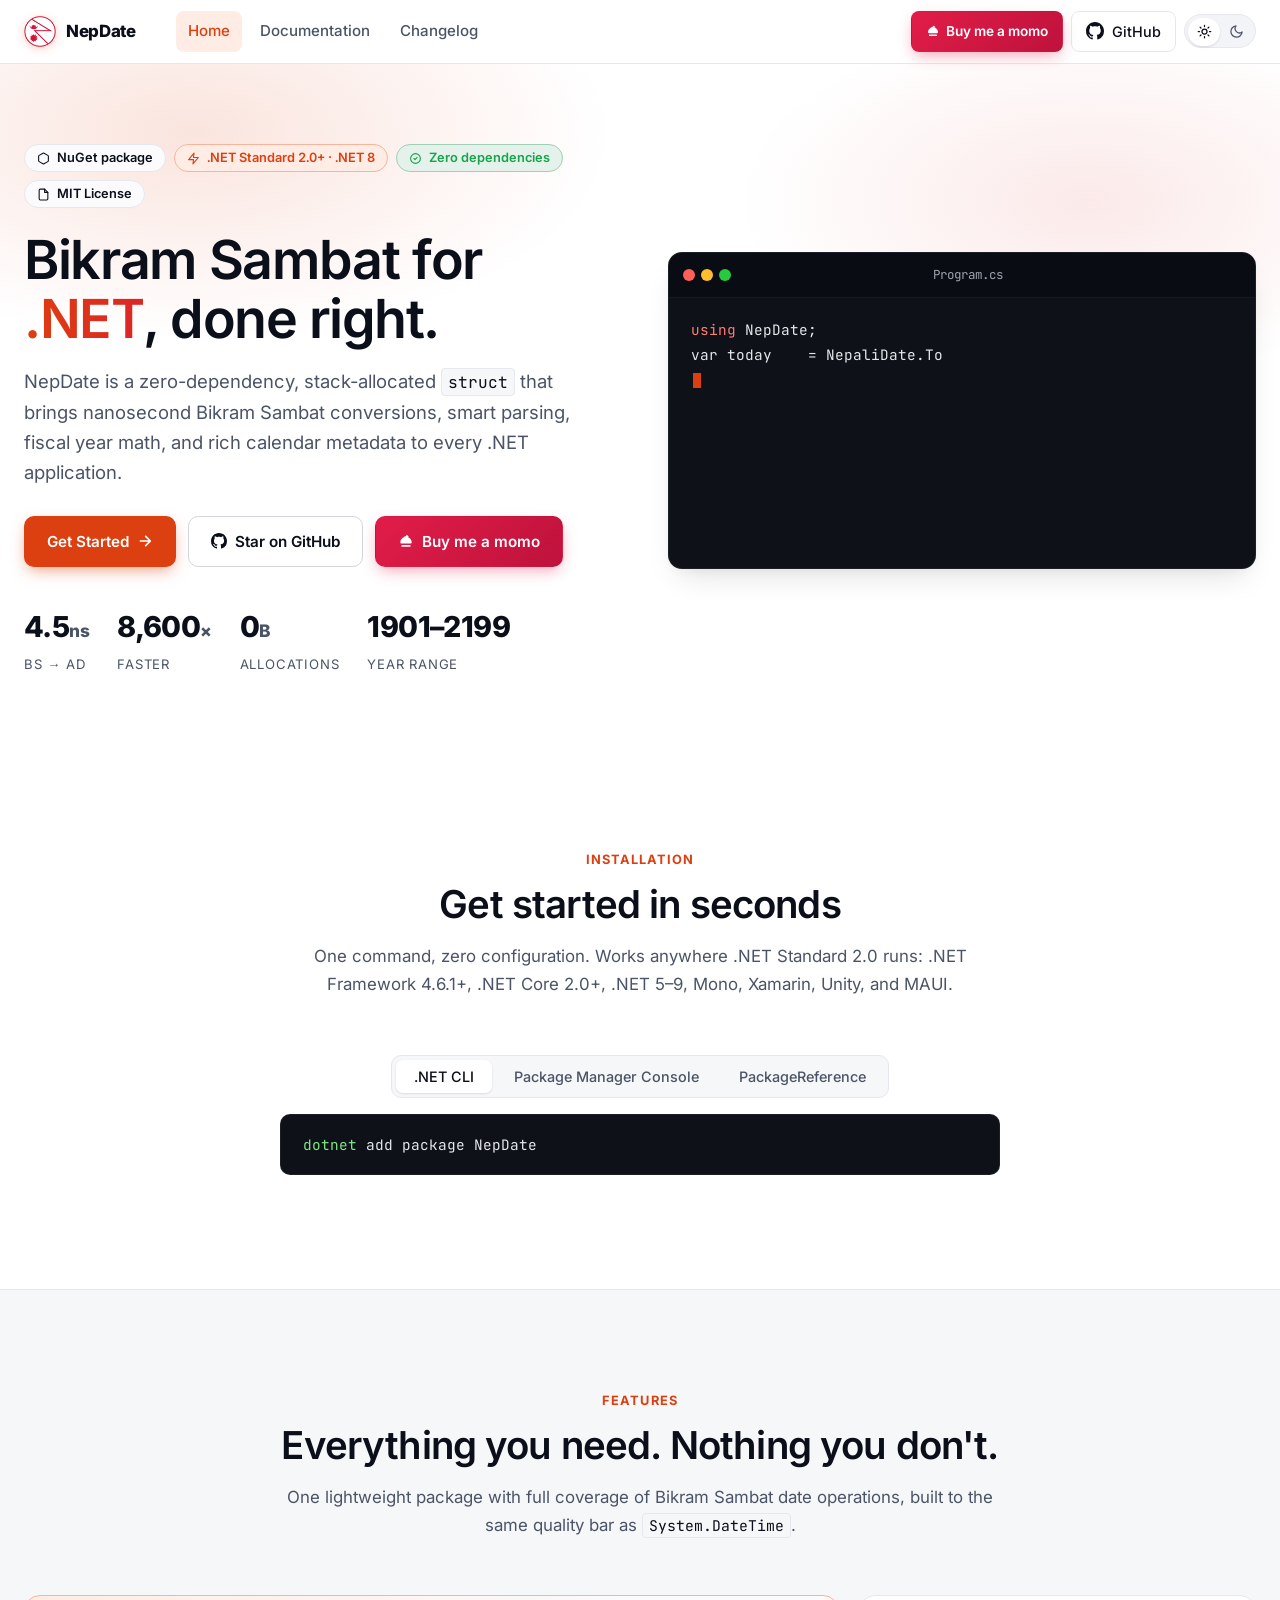
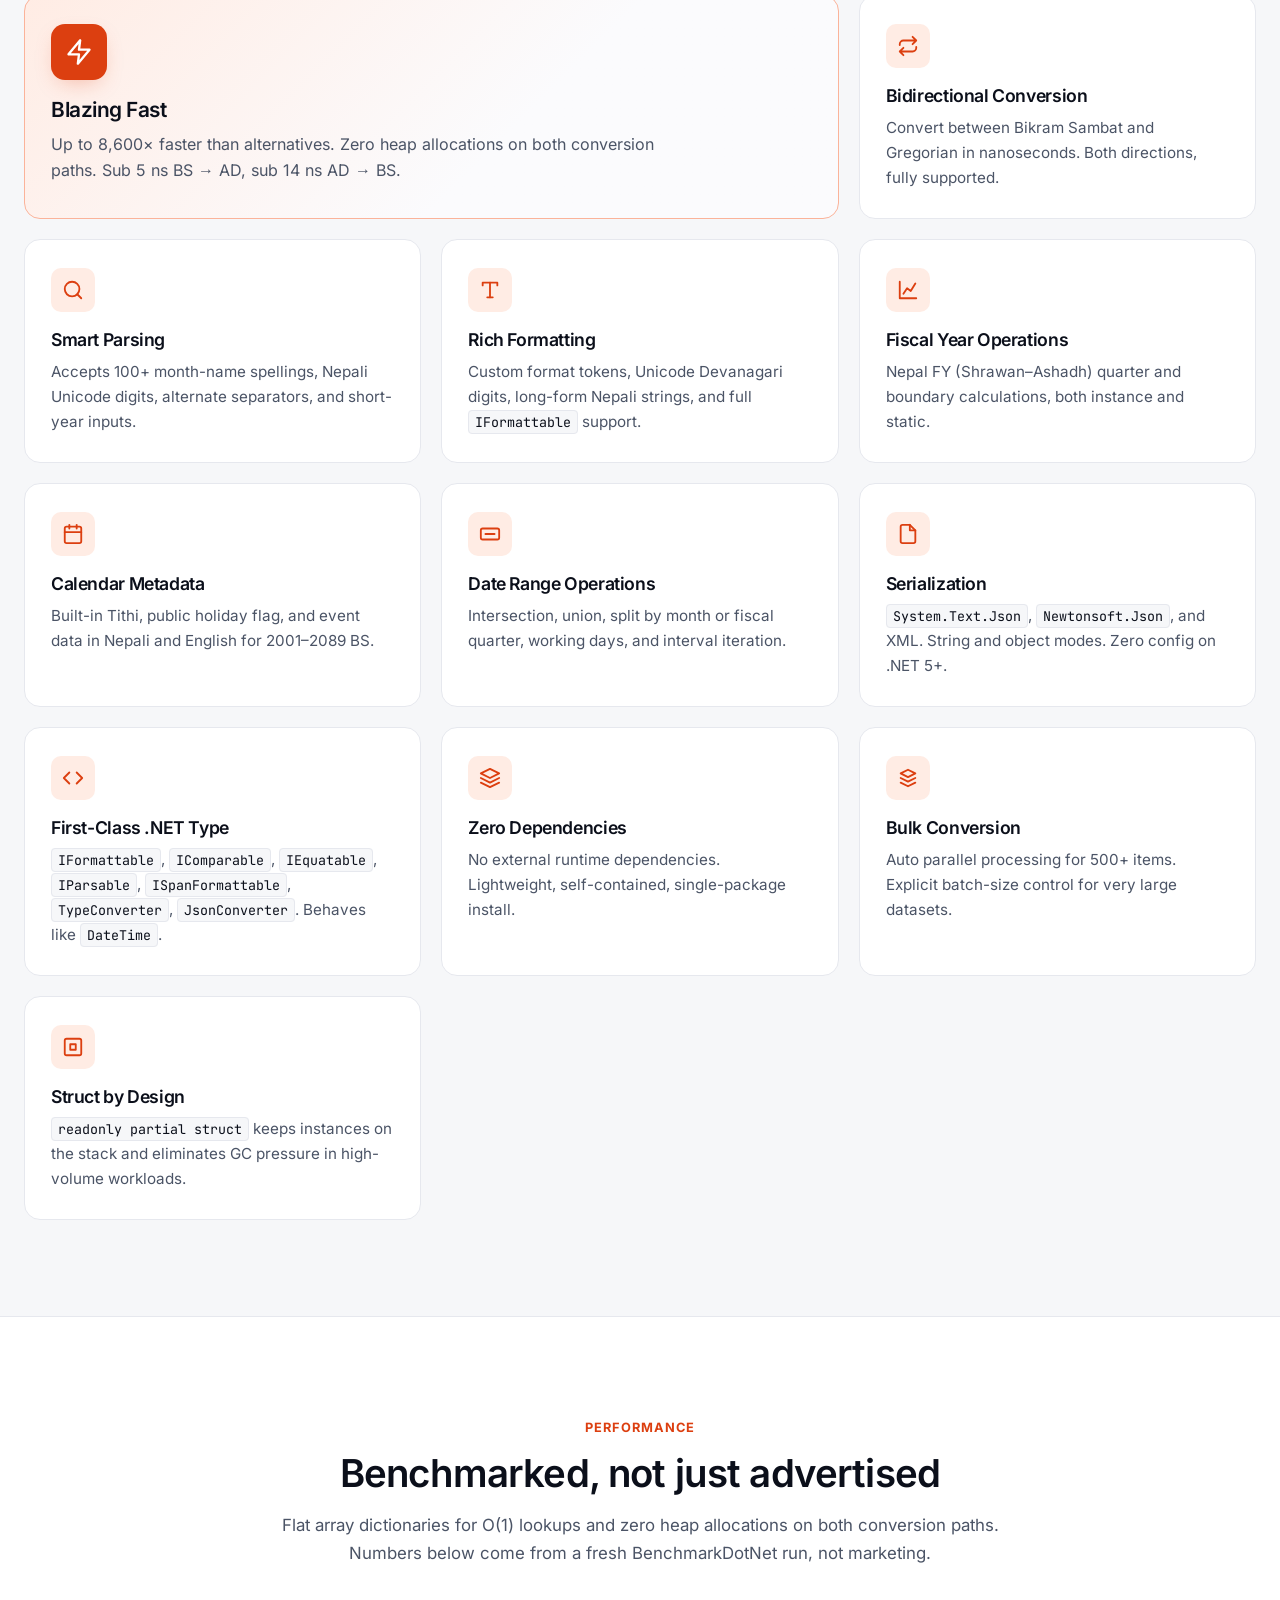
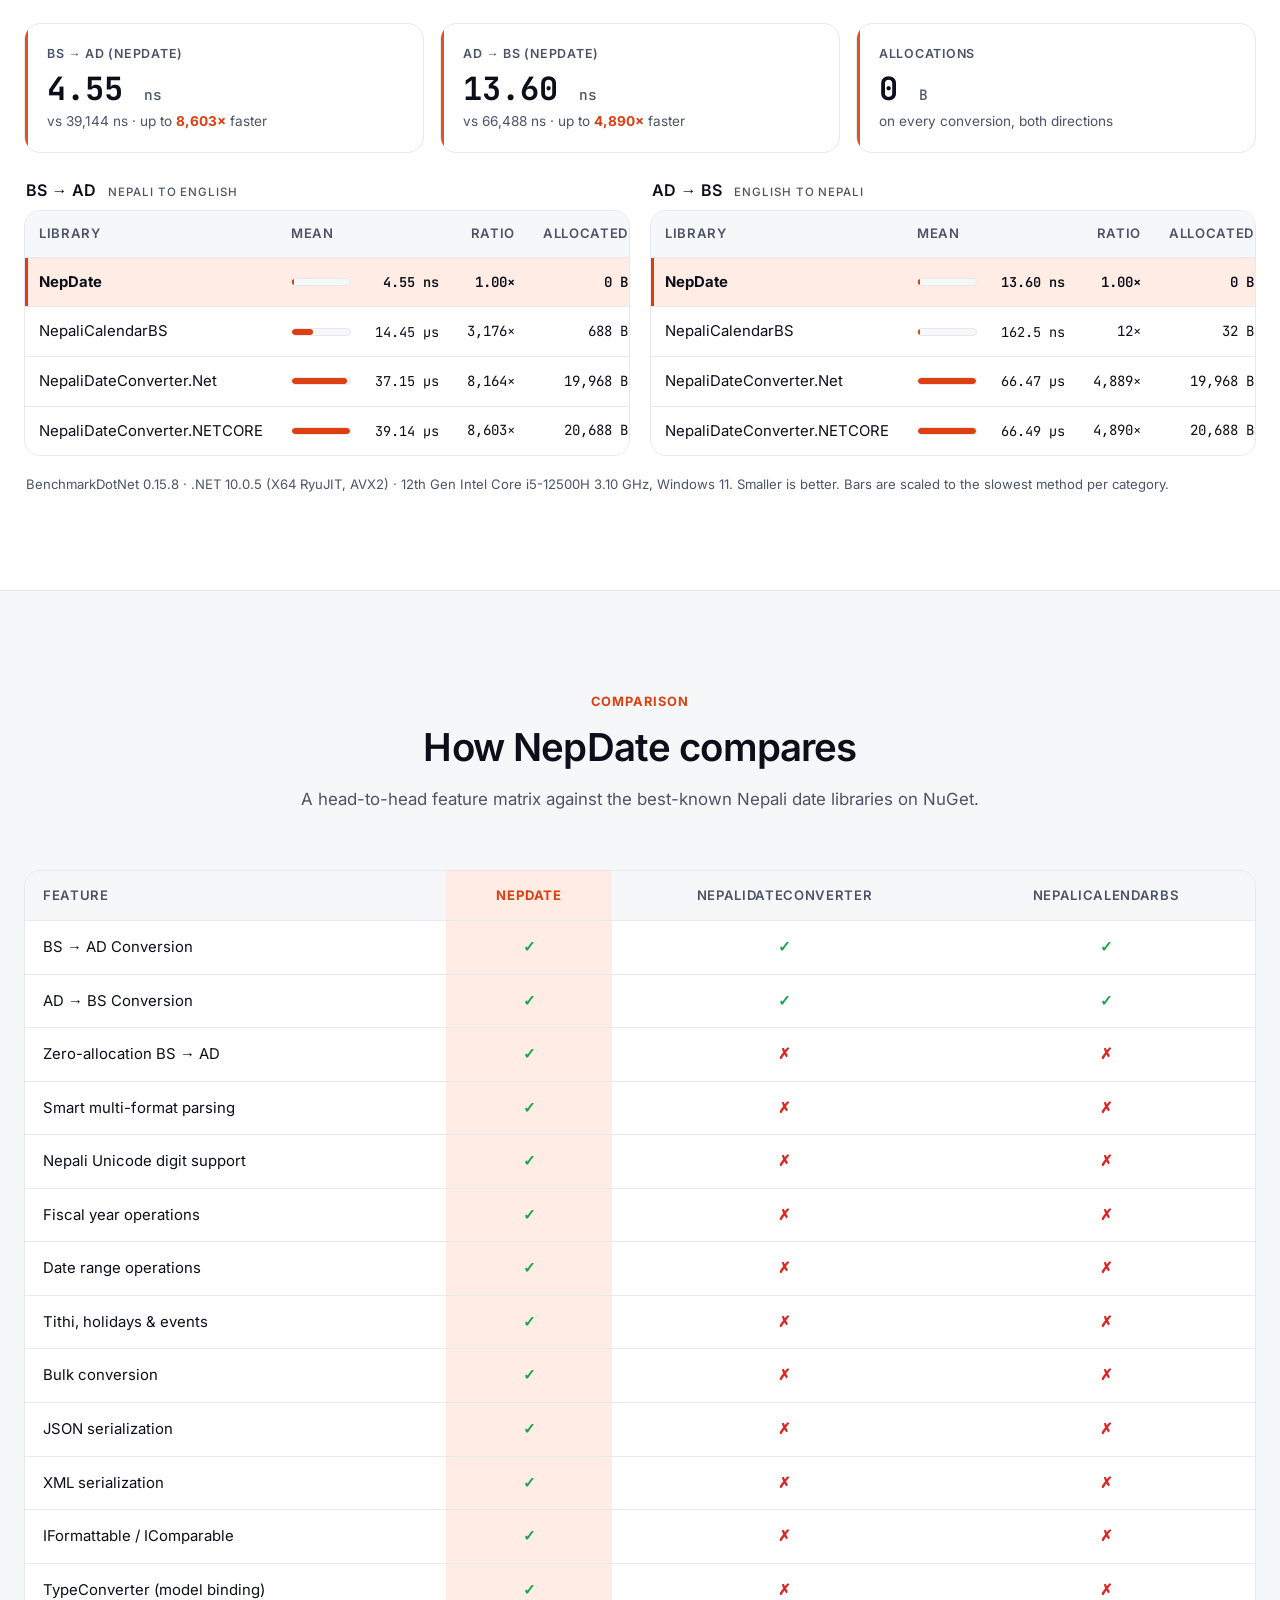
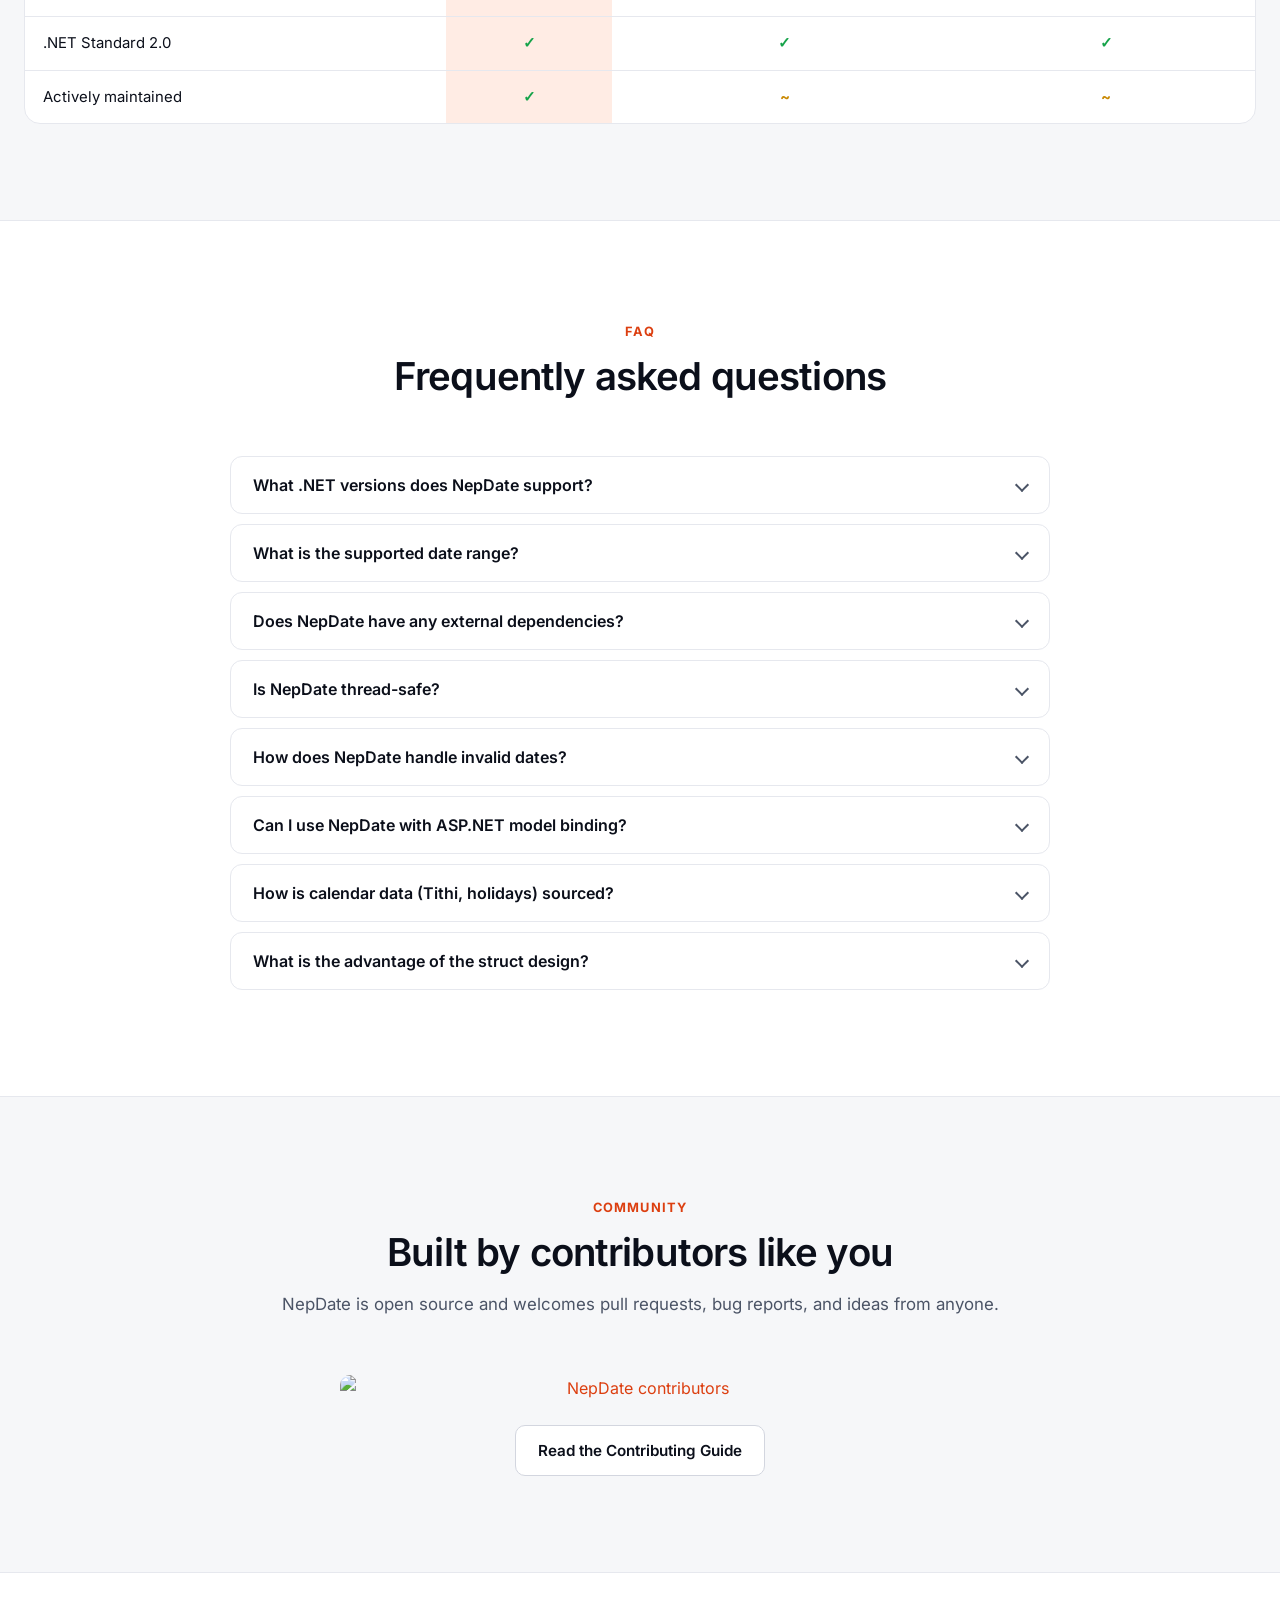
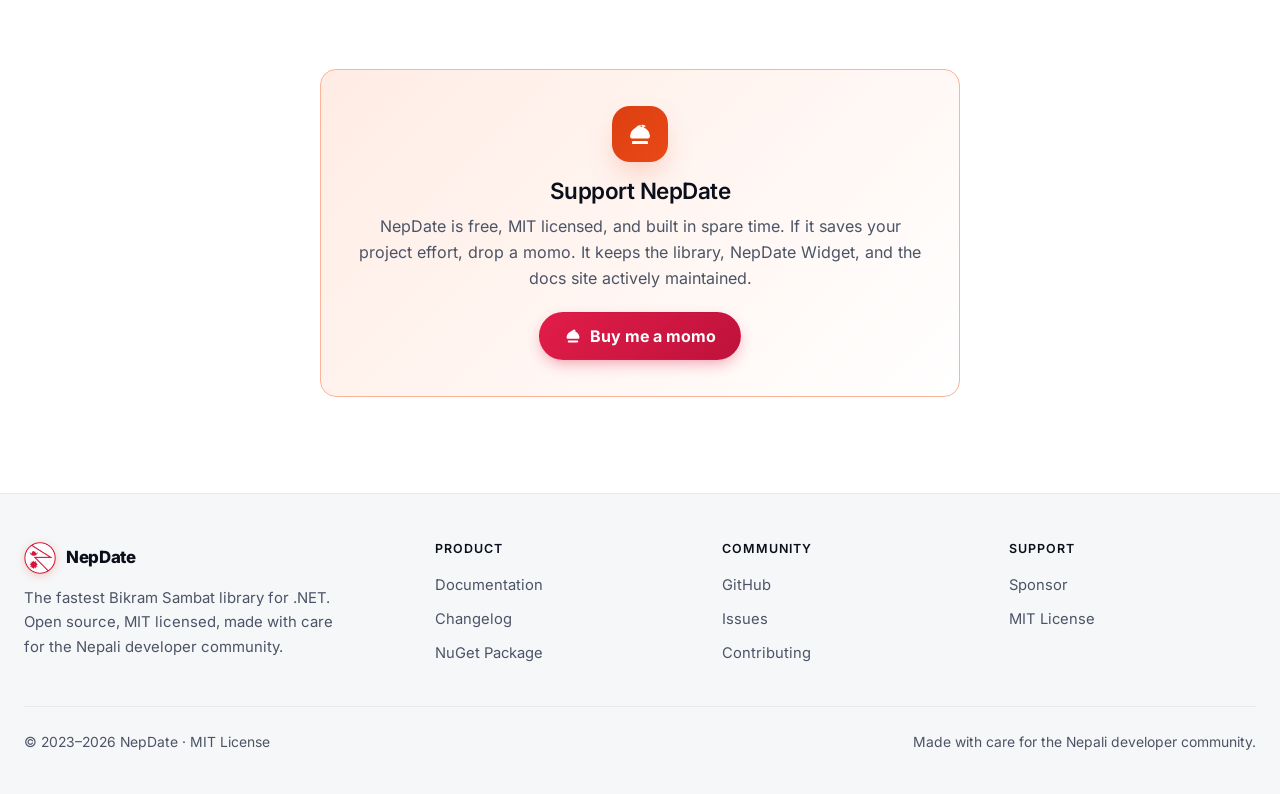
==== docs/index.html @ 10df071d "chore: prepare v2.0.5 release - Expand XML doc comments across the public API (NepaliDate, Propertie" ====
<!doctype html>
<html lang="en">
<head>
  <meta charset="utf-8" />
  <meta name="viewport" content="width=device-width, initial-scale=1" />
  <meta name="theme-color" content="#ea580c" />
  <title>NepDate - The Fastest Bikram Sambat Library for .NET</title>
  <meta name="description" content="High performance, zero-allocation Bikram Sambat (B.S.) date library for .NET. Conversion, smart parsing, fiscal year, calendar metadata, and more." />
  <link rel="canonical" href="https://rajuprasai.github.io/NepDate/" />
  <link rel="icon" href="assets/favicon.ico" sizes="any" />
  <link rel="icon" type="image/png" href="assets/logo.png?v=2" />
  <link rel="apple-touch-icon" href="assets/logo.png?v=2" />

  <!-- Open Graph -->
  <meta property="og:type" content="website" />
  <meta property="og:title" content="NepDate - The Fastest Bikram Sambat Library for .NET" />
  <meta property="og:description" content="Nanosecond Nepali date conversions, smart parsing, fiscal year operations, and rich calendar metadata for any .NET app." />
  <meta property="og:image" content="https://user-images.githubusercontent.com/37014558/231635618-bf6599e3-554e-4b02-93df-019e7b8aecc3.png" />
  <meta property="og:url" content="https://rajuprasai.github.io/NepDate/" />
  <meta name="twitter:card" content="summary_large_image" />

  <!-- Structured Data -->
  <script type="application/ld+json">
  {
    "@context": "https://schema.org",
    "@type": "SoftwareApplication",
    "name": "NepDate",
    "operatingSystem": ".NET Standard 2.0, .NET 5+, .NET Framework 4.6.1+",
    "applicationCategory": "DeveloperApplication",
    "offers": { "@type": "Offer", "price": "0", "priceCurrency": "USD" },
    "author": { "@type": "Person", "name": "rajuprasai" },
    "url": "https://rajuprasai.github.io/NepDate/",
    "license": "https://opensource.org/licenses/MIT"
  }
  </script>
  <link rel="stylesheet" href="css/style.css" />
  <!-- Inline theme bootstrap. Resolves stored preference (light/dark/system)
       to a concrete data-theme so first paint matches the final state. -->
  <script>
    (function () {
      try {
        var p = localStorage.getItem('nepdate-theme');
        if (p !== 'light' && p !== 'dark' && p !== 'system') p = 'system';
        var resolved = p === 'system'
          ? (window.matchMedia && window.matchMedia('(prefers-color-scheme: dark)').matches ? 'dark' : 'light')
          : p;
        document.documentElement.setAttribute('data-theme', resolved);
        document.documentElement.setAttribute('data-theme-pref', p);
      } catch (e) {
        document.documentElement.setAttribute('data-theme', 'light');
        document.documentElement.setAttribute('data-theme-pref', 'system');
      }
    })();
  </script>
</head>
<body>
  <a class="skip-link" href="#main">Skip to content</a>

  <header class="site-header">
    <div class="inner">
      <a class="brand" href="index.html">
        <img class="logo-img" src="assets/logo.png?v=2" alt="NepDate logo" width="30" height="30" />
        <span>NepDate</span>
      </a>
      <nav class="nav-main" aria-label="Primary">
        <a href="index.html" class="active">Home</a>
        <a href="docs.html">Documentation</a>
        <a href="changelog.html">Changelog</a>
      </nav>
      <div class="header-right">
                <a class="btn btn-momo btn-sm" href="https://buymemomo.com/rajuprasai" target="_blank" rel="noopener" aria-label="Buy me a momo">
          <span class="momo-ico" aria-hidden="true"><svg class="momo-ico-svg" width="16" height="16" viewBox="0 0 24 24" fill="currentColor" aria-hidden="true"><path d="M3.5 14.2c0-4.7 3.8-8.5 8.5-8.5s8.5 3.8 8.5 8.5c0 .9-.7 1.6-1.6 1.6H5.1c-.9 0-1.6-.7-1.6-1.6Z"/><path d="M9 6.6c.4-1.1 1.5-1.9 2.7-1.9.4 0 .8.1 1.2.3-.4.4-.7.9-.9 1.5l-.2.7c-.4-.1-.8-.3-1.2-.3-.6 0-1.1.2-1.6.5l-.5-.4c.2-.2.3-.3.5-.4Zm6 0 .5-.4c.2.1.3.2.5.4-.4-.3-1-.5-1.6-.5-.4 0-.8.2-1.2.3l-.2-.7c-.2-.6-.5-1.1-.9-1.5.4-.2.8-.3 1.2-.3 1.2 0 2.3.8 2.7 1.9-.3.3-.6.6-1 .8Z"/><path d="M12 4.5c0-.7.6-1.3 1.3-1.3.4 0 .7.1 1 .4-.3.6-.5 1.3-.5 2 0 .3 0 .7.1 1l-.7-.1c-.7 0-1.3-.6-1.3-1.3 0-.3.1-.5.1-.7Z"/><path d="M5.5 18h13l.4 1.4c.2.6-.3 1.2-.9 1.2H6c-.6 0-1.1-.6-.9-1.2L5.5 18Z"/></svg></span>
          <span>Buy me a momo</span>
        </a>
        <a class="github-btn" href="https://github.com/rajuprasai/NepDate" target="_blank" rel="noopener" aria-label="GitHub repository">
          <svg viewBox="0 0 16 16" width="18" height="18" fill="currentColor" aria-hidden="true"><path d="M8 0C3.58 0 0 3.58 0 8a8 8 0 005.47 7.59c.4.07.55-.17.55-.38 0-.19-.01-.82-.01-1.49-2.01.37-2.53-.49-2.69-.94-.09-.23-.48-.94-.82-1.13-.28-.15-.68-.52-.01-.53.63-.01 1.08.58 1.23.82.72 1.21 1.87.87 2.33.66.07-.52.28-.87.51-1.07-1.78-.2-3.64-.89-3.64-3.95 0-.87.31-1.59.82-2.15-.08-.2-.36-1.02.08-2.12 0 0 .67-.21 2.2.82.64-.18 1.32-.27 2-.27.68 0 1.36.09 2 .27 1.53-1.04 2.2-.82 2.2-.82.44 1.1.16 1.92.08 2.12.51.56.82 1.27.82 2.15 0 3.07-1.87 3.75-3.65 3.95.29.25.54.73.54 1.48 0 1.07-.01 1.93-.01 2.2 0 .21.15.46.55.38A8.013 8.013 0 0016 8c0-4.42-3.58-8-8-8z"/></svg>
          <span>GitHub</span>
        </a>
        <div class="theme-switch" role="group" aria-label="Theme">
          <button type="button" data-theme-value="light" aria-label="Light theme" title="Light">
            <svg viewBox="0 0 24 24" fill="none" stroke="currentColor" stroke-width="2" stroke-linecap="round" stroke-linejoin="round" aria-hidden="true"><circle cx="12" cy="12" r="4"/><path d="M12 2v2M12 20v2M4.93 4.93l1.41 1.41M17.66 17.66l1.41 1.41M2 12h2M20 12h2M4.93 19.07l1.41-1.41M17.66 6.34l1.41-1.41"/></svg>
          </button>
          <button type="button" data-theme-value="dark" aria-label="Dark theme" title="Dark">
            <svg viewBox="0 0 24 24" fill="none" stroke="currentColor" stroke-width="2" stroke-linecap="round" stroke-linejoin="round" aria-hidden="true"><path d="M21 12.79A9 9 0 1111.21 3 7 7 0 0021 12.79z"/></svg>
          </button>
        </div>
        <button class="icon-btn hamburger" aria-label="Open menu"><span></span></button>
      </div>
    </div>
  </header>

  <div class="overlay"></div>
  <nav class="mobile-nav" aria-label="Mobile">
    <a href="index.html" class="active">Home</a>
    <a href="docs.html">Documentation</a>
    <a href="changelog.html">Changelog</a>
    <a href="https://github.com/rajuprasai/NepDate" target="_blank" rel="noopener">GitHub</a>
    <a href="https://www.nuget.org/packages/NepDate/" target="_blank" rel="noopener">NuGet</a>
    <a href="https://buymemomo.com/rajuprasai" target="_blank" rel="noopener">Buy me a momo</a>
  </nav>

  <main id="main">

    <!-- Hero -->
    <section class="hero">
      <div class="container">
        <div class="hero-grid">
          <div>
            <div class="chips" aria-label="Project facts">
              <a class="chip" href="https://www.nuget.org/packages/NepDate/" target="_blank" rel="noopener">
                <svg viewBox="0 0 24 24" fill="none" stroke="currentColor" stroke-width="2" stroke-linecap="round" stroke-linejoin="round" aria-hidden="true"><path d="M21 16V8a2 2 0 00-1-1.73l-7-4a2 2 0 00-2 0l-7 4A2 2 0 003 8v8a2 2 0 001 1.73l7 4a2 2 0 002 0l7-4A2 2 0 0021 16z"/></svg>
                NuGet package
              </a>
              <span class="chip chip-accent">
                <svg viewBox="0 0 24 24" fill="none" stroke="currentColor" stroke-width="2" stroke-linecap="round" stroke-linejoin="round" aria-hidden="true"><path d="M13 2L3 14h9l-1 8 10-12h-9l1-8z"/></svg>
                .NET Standard 2.0+ &middot; .NET 8
              </span>
              <span class="chip chip-success">
                <svg viewBox="0 0 24 24" fill="none" stroke="currentColor" stroke-width="2" stroke-linecap="round" stroke-linejoin="round" aria-hidden="true"><path d="M9 12l2 2 4-4"/><circle cx="12" cy="12" r="9"/></svg>
                Zero dependencies
              </span>
              <span class="chip">
                <svg viewBox="0 0 24 24" fill="none" stroke="currentColor" stroke-width="2" stroke-linecap="round" stroke-linejoin="round" aria-hidden="true"><path d="M14 2H6a2 2 0 00-2 2v16a2 2 0 002 2h12a2 2 0 002-2V8z"/><polyline points="14 2 14 8 20 8"/></svg>
                MIT License
              </span>
            </div><h1>
              Bikram Sambat for <span class="grad">.NET</span>, done right.
            </h1>
            <p class="lede">
              NepDate is a zero-dependency, stack-allocated <code>struct</code> that brings nanosecond
              Bikram Sambat conversions, smart parsing, fiscal year math, and rich calendar metadata
              to every .NET application.
            </p>
            <div class="hero-cta">
              <a class="btn btn-primary" href="docs.html">Get Started
                <svg width="16" height="16" viewBox="0 0 24 24" fill="none" stroke="currentColor" stroke-width="2.5" stroke-linecap="round" stroke-linejoin="round"><path d="M5 12h14M13 5l7 7-7 7"/></svg>
              </a>
              <a class="btn btn-secondary" href="https://github.com/rajuprasai/NepDate" target="_blank" rel="noopener">
                <svg width="16" height="16" viewBox="0 0 16 16" fill="currentColor"><path d="M8 0C3.58 0 0 3.58 0 8a8 8 0 005.47 7.59c.4.07.55-.17.55-.38 0-.19-.01-.82-.01-1.49-2.01.37-2.53-.49-2.69-.94-.09-.23-.48-.94-.82-1.13-.28-.15-.68-.52-.01-.53.63-.01 1.08.58 1.23.82.72 1.21 1.87.87 2.33.66.07-.52.28-.87.51-1.07-1.78-.2-3.64-.89-3.64-3.95 0-.87.31-1.59.82-2.15-.08-.2-.36-1.02.08-2.12 0 0 .67-.21 2.2.82.64-.18 1.32-.27 2-.27.68 0 1.36.09 2 .27 1.53-1.04 2.2-.82 2.2-.82.44 1.1.16 1.92.08 2.12.51.56.82 1.27.82 2.15 0 3.07-1.87 3.75-3.65 3.95.29.25.54.73.54 1.48 0 1.07-.01 1.93-.01 2.2 0 .21.15.46.55.38A8.013 8.013 0 0016 8c0-4.42-3.58-8-8-8z"/></svg>
                Star on GitHub
              </a>
              <a class="btn btn-momo" href="https://buymemomo.com/rajuprasai" target="_blank" rel="noopener">
                <span class="momo-ico" aria-hidden="true"><svg class="momo-ico-svg" width="16" height="16" viewBox="0 0 24 24" fill="currentColor" aria-hidden="true"><path d="M3.5 14.2c0-4.7 3.8-8.5 8.5-8.5s8.5 3.8 8.5 8.5c0 .9-.7 1.6-1.6 1.6H5.1c-.9 0-1.6-.7-1.6-1.6Z"/><path d="M9 6.6c.4-1.1 1.5-1.9 2.7-1.9.4 0 .8.1 1.2.3-.4.4-.7.9-.9 1.5l-.2.7c-.4-.1-.8-.3-1.2-.3-.6 0-1.1.2-1.6.5l-.5-.4c.2-.2.3-.3.5-.4Zm6 0 .5-.4c.2.1.3.2.5.4-.4-.3-1-.5-1.6-.5-.4 0-.8.2-1.2.3l-.2-.7c-.2-.6-.5-1.1-.9-1.5.4-.2.8-.3 1.2-.3 1.2 0 2.3.8 2.7 1.9-.3.3-.6.6-1 .8Z"/><path d="M12 4.5c0-.7.6-1.3 1.3-1.3.4 0 .7.1 1 .4-.3.6-.5 1.3-.5 2 0 .3 0 .7.1 1l-.7-.1c-.7 0-1.3-.6-1.3-1.3 0-.3.1-.5.1-.7Z"/><path d="M5.5 18h13l.4 1.4c.2.6-.3 1.2-.9 1.2H6c-.6 0-1.1-.6-.9-1.2L5.5 18Z"/></svg></span>
                Buy me a momo
              </a>
            </div>
            <div class="hero-stats">
              <div class="hero-stat"><span class="n">4.5<small style="font-size:.6em;color:var(--text-muted)">ns</small></span><span class="l">BS → AD</span></div>
              <div class="hero-stat"><span class="n">8,600<small style="font-size:.6em;color:var(--text-muted)">×</small></span><span class="l">Faster</span></div>
              <div class="hero-stat"><span class="n">0<small style="font-size:.6em;color:var(--text-muted)">B</small></span><span class="l">Allocations</span></div>
              <div class="hero-stat"><span class="n">1901–2199</span><span class="l">Year Range</span></div>
            </div>
          </div>

          <div class="terminal" aria-hidden="true">
            <div class="terminal-bar">
              <div class="dots"><span class="dot r"></span><span class="dot y"></span><span class="dot g"></span></div>
              <div class="title">Program.cs</div>
            </div>
            <div class="terminal-body" data-typer></div>
          </div>
        </div>
      </div>
    </section>

    <!-- Install -->
    <section class="section" id="install">
      <div class="container">
        <div class="section-head">
          <div class="section-eyebrow">Installation</div>
          <h2 class="section-title">Get started in seconds</h2>
          <p class="section-sub">One command, zero configuration. Works anywhere .NET Standard 2.0 runs: .NET Framework 4.6.1+, .NET Core 2.0+, .NET 5&ndash;9, Mono, Xamarin, Unity, and MAUI.</p>
        </div>

        <div class="install-tabs" data-tabs>
          <div class="tabs" role="tablist">
            <button class="tab active" data-tab="cli" role="tab">.NET CLI</button>
            <button class="tab" data-tab="pm" role="tab">Package Manager Console</button>
            <button class="tab" data-tab="ref" role="tab">PackageReference</button>
          </div>
          <div class="tab-panel active" data-panel="cli">
            <pre><code class="language-bash">dotnet add package NepDate</code></pre>
          </div>
          <div class="tab-panel" data-panel="pm">
            <pre><code class="language-bash">Install-Package NepDate</code></pre>
          </div>
          <div class="tab-panel" data-panel="ref">
<pre><code class="language-bash">&lt;PackageReference Include="NepDate" Version="2.0.5" /&gt;</code></pre>
          </div>
        </div>
      </div>
    </section>

    <!-- Features -->
    <section class="section" id="features" style="background:var(--bg-alt);">
      <div class="container">
        <div class="section-head">
          <div class="section-eyebrow">Features</div>
          <h2 class="section-title">Everything you need. Nothing you don't.</h2>
          <p class="section-sub">One lightweight package with full coverage of Bikram Sambat date operations, built to the same quality bar as <code>System.DateTime</code>.</p>
        </div>

        <div class="features">
          <div class="feature">
            <div class="feature-icon"><svg viewBox="0 0 24 24" fill="none" stroke="currentColor" stroke-width="2" stroke-linecap="round" stroke-linejoin="round"><path d="M13 2L3 14h9l-1 8 10-12h-9l1-8z"/></svg></div>
            <h3>Blazing Fast</h3>
            <p>Up to 8,600× faster than alternatives. Zero heap allocations on both conversion paths. Sub 5 ns BS → AD, sub 14 ns AD → BS.</p>
          </div>
          <div class="feature">
            <div class="feature-icon"><svg viewBox="0 0 24 24" fill="none" stroke="currentColor" stroke-width="2" stroke-linecap="round" stroke-linejoin="round"><path d="M17 2l4 4-4 4M3 11v-1a4 4 0 014-4h14M7 22l-4-4 4-4M21 13v1a4 4 0 01-4 4H3"/></svg></div>
            <h3>Bidirectional Conversion</h3>
            <p>Convert between Bikram Sambat and Gregorian in nanoseconds. Both directions, fully supported.</p>
          </div>
          <div class="feature">
            <div class="feature-icon"><svg viewBox="0 0 24 24" fill="none" stroke="currentColor" stroke-width="2" stroke-linecap="round" stroke-linejoin="round"><circle cx="11" cy="11" r="8"/><path d="M21 21l-4.35-4.35"/></svg></div>
            <h3>Smart Parsing</h3>
            <p>Accepts 100+ month-name spellings, Nepali Unicode digits, alternate separators, and short-year inputs.</p>
          </div>
          <div class="feature">
            <div class="feature-icon"><svg viewBox="0 0 24 24" fill="none" stroke="currentColor" stroke-width="2" stroke-linecap="round" stroke-linejoin="round"><polyline points="4 7 4 4 20 4 20 7"/><line x1="9" y1="20" x2="15" y2="20"/><line x1="12" y1="4" x2="12" y2="20"/></svg></div>
            <h3>Rich Formatting</h3>
            <p>Custom format tokens, Unicode Devanagari digits, long-form Nepali strings, and full <code>IFormattable</code> support.</p>
          </div>
          <div class="feature">
            <div class="feature-icon"><svg viewBox="0 0 24 24" fill="none" stroke="currentColor" stroke-width="2" stroke-linecap="round" stroke-linejoin="round"><path d="M3 3v18h18"/><path d="M7 16l4-6 4 3 5-8"/></svg></div>
            <h3>Fiscal Year Operations</h3>
            <p>Nepal FY (Shrawan–Ashadh) quarter and boundary calculations, both instance and static.</p>
          </div>
          <div class="feature">
            <div class="feature-icon"><svg viewBox="0 0 24 24" fill="none" stroke="currentColor" stroke-width="2" stroke-linecap="round" stroke-linejoin="round"><rect x="3" y="4" width="18" height="18" rx="2"/><line x1="16" y1="2" x2="16" y2="6"/><line x1="8" y1="2" x2="8" y2="6"/><line x1="3" y1="10" x2="21" y2="10"/></svg></div>
            <h3>Calendar Metadata</h3>
            <p>Built-in Tithi, public holiday flag, and event data in Nepali and English for 2001–2089 BS.</p>
          </div>
          <div class="feature">
            <div class="feature-icon"><svg viewBox="0 0 24 24" fill="none" stroke="currentColor" stroke-width="2" stroke-linecap="round" stroke-linejoin="round"><rect x="2" y="6" width="20" height="12" rx="2"/><line x1="7" y1="12" x2="17" y2="12"/></svg></div>
            <h3>Date Range Operations</h3>
            <p>Intersection, union, split by month or fiscal quarter, working days, and interval iteration.</p>
          </div>
          <div class="feature">
            <div class="feature-icon"><svg viewBox="0 0 24 24" fill="none" stroke="currentColor" stroke-width="2" stroke-linecap="round" stroke-linejoin="round"><path d="M14 2H6a2 2 0 00-2 2v16a2 2 0 002 2h12a2 2 0 002-2V8z"/><polyline points="14 2 14 8 20 8"/></svg></div>
            <h3>Serialization</h3>
            <p><code>System.Text.Json</code>, <code>Newtonsoft.Json</code>, and XML. String and object modes. Zero config on .NET 5+.</p>
          </div>
          <div class="feature">
            <div class="feature-icon"><svg viewBox="0 0 24 24" fill="none" stroke="currentColor" stroke-width="2" stroke-linecap="round" stroke-linejoin="round"><polyline points="16 18 22 12 16 6"/><polyline points="8 6 2 12 8 18"/></svg></div>
            <h3>First-Class .NET Type</h3>
            <p><code>IFormattable</code>, <code>IComparable</code>, <code>IEquatable</code>, <code>IParsable</code>, <code>ISpanFormattable</code>, <code>TypeConverter</code>, <code>JsonConverter</code>. Behaves like <code>DateTime</code>.</p>
          </div>
          <div class="feature">
            <div class="feature-icon"><svg viewBox="0 0 24 24" fill="none" stroke="currentColor" stroke-width="2" stroke-linecap="round" stroke-linejoin="round"><path d="M12 2L2 7l10 5 10-5-10-5z"/><path d="M2 17l10 5 10-5M2 12l10 5 10-5"/></svg></div>
            <h3>Zero Dependencies</h3>
            <p>No external runtime dependencies. Lightweight, self-contained, single-package install.</p>
          </div>
          <div class="feature">
            <div class="feature-icon"><svg viewBox="0 0 24 24" fill="none" stroke="currentColor" stroke-width="2" stroke-linecap="round" stroke-linejoin="round"><path d="M20 7L12 3 4 7l8 4 8-4z"/><path d="M4 12l8 4 8-4M4 17l8 4 8-4"/></svg></div>
            <h3>Bulk Conversion</h3>
            <p>Auto parallel processing for 500+ items. Explicit batch-size control for very large datasets.</p>
          </div>
          <div class="feature">
            <div class="feature-icon"><svg viewBox="0 0 24 24" fill="none" stroke="currentColor" stroke-width="2" stroke-linecap="round" stroke-linejoin="round"><rect x="3" y="3" width="18" height="18" rx="2"/><path d="M9 9h6v6H9z"/></svg></div>
            <h3>Struct by Design</h3>
            <p><code>readonly partial struct</code> keeps instances on the stack and eliminates GC pressure in high-volume workloads.</p>
          </div>
        </div>
      </div>
    </section>

    <!-- Performance -->
    <section class="section" id="performance">
      <div class="container">
        <div class="section-head">
          <div class="section-eyebrow">Performance</div>
          <h2 class="section-title">Benchmarked, not just advertised</h2>
          <p class="section-sub">Flat array dictionaries for O(1) lookups and zero heap allocations on both conversion paths. Numbers below come from a fresh BenchmarkDotNet run, not marketing.</p>
        </div>

        <div class="bench-headline">
          <div class="bench-kpi">
            <div class="bench-kpi-label">BS &rarr; AD (NepDate)</div>
            <div class="bench-kpi-value">4.55 <span>ns</span></div>
            <div class="bench-kpi-sub">vs 39,144 ns &middot; up to <strong>8,603&times;</strong> faster</div>
          </div>
          <div class="bench-kpi">
            <div class="bench-kpi-label">AD &rarr; BS (NepDate)</div>
            <div class="bench-kpi-value">13.60 <span>ns</span></div>
            <div class="bench-kpi-sub">vs 66,488 ns &middot; up to <strong>4,890&times;</strong> faster</div>
          </div>
          <div class="bench-kpi">
            <div class="bench-kpi-label">Allocations</div>
            <div class="bench-kpi-value">0 <span>B</span></div>
            <div class="bench-kpi-sub">on every conversion, both directions</div>
          </div>
        </div>

        <div class="bench-grid">
          <div class="bench-card">
            <div class="bench-card-head">
              <h3>BS &rarr; AD <span class="bench-card-tag">Nepali to English</span></h3>
            </div>
            <div class="benchmark-wrap">
              <table class="data-table bench-table">
                <thead>
                  <tr>
                    <th>Library</th>
                    <th class="bench-col-bar">Mean</th>
                    <th style="text-align:right">Ratio</th>
                    <th style="text-align:right">Allocated</th>
                  </tr>
                </thead>
                <tbody>
                  <tr class="highlight">
                    <td><strong>NepDate</strong></td>
                    <td><div class="bench-bar-row"><div class="bench-bar"><span style="width:0.012%"></span></div><span class="bench-num">4.55 ns</span></div></td>
                    <td class="num">1.00&times;</td>
                    <td class="num">0 B</td>
                  </tr>
                  <tr>
                    <td>NepaliCalendarBS</td>
                    <td><div class="bench-bar-row"><div class="bench-bar"><span style="width:36.92%"></span></div><span class="bench-num">14.45 &micro;s</span></div></td>
                    <td class="num">3,176&times;</td>
                    <td class="num">688 B</td>
                  </tr>
                  <tr>
                    <td>NepaliDateConverter.Net</td>
                    <td><div class="bench-bar-row"><div class="bench-bar"><span style="width:94.91%"></span></div><span class="bench-num">37.15 &micro;s</span></div></td>
                    <td class="num">8,164&times;</td>
                    <td class="num">19,968 B</td>
                  </tr>
                  <tr>
                    <td>NepaliDateConverter.NETCORE</td>
                    <td><div class="bench-bar-row"><div class="bench-bar"><span style="width:100%"></span></div><span class="bench-num">39.14 &micro;s</span></div></td>
                    <td class="num">8,603&times;</td>
                    <td class="num">20,688 B</td>
                  </tr>
                </tbody>
              </table>
            </div>
          </div>

          <div class="bench-card">
            <div class="bench-card-head">
              <h3>AD &rarr; BS <span class="bench-card-tag">English to Nepali</span></h3>
            </div>
            <div class="benchmark-wrap">
              <table class="data-table bench-table">
                <thead>
                  <tr>
                    <th>Library</th>
                    <th class="bench-col-bar">Mean</th>
                    <th style="text-align:right">Ratio</th>
                    <th style="text-align:right">Allocated</th>
                  </tr>
                </thead>
                <tbody>
                  <tr class="highlight">
                    <td><strong>NepDate</strong></td>
                    <td><div class="bench-bar-row"><div class="bench-bar"><span style="width:0.020%"></span></div><span class="bench-num">13.60 ns</span></div></td>
                    <td class="num">1.00&times;</td>
                    <td class="num">0 B</td>
                  </tr>
                  <tr>
                    <td>NepaliCalendarBS</td>
                    <td><div class="bench-bar-row"><div class="bench-bar"><span style="width:0.244%"></span></div><span class="bench-num">162.5 ns</span></div></td>
                    <td class="num">12&times;</td>
                    <td class="num">32 B</td>
                  </tr>
                  <tr>
                    <td>NepaliDateConverter.Net</td>
                    <td><div class="bench-bar-row"><div class="bench-bar"><span style="width:99.97%"></span></div><span class="bench-num">66.47 &micro;s</span></div></td>
                    <td class="num">4,889&times;</td>
                    <td class="num">19,968 B</td>
                  </tr>
                  <tr>
                    <td>NepaliDateConverter.NETCORE</td>
                    <td><div class="bench-bar-row"><div class="bench-bar"><span style="width:100%"></span></div><span class="bench-num">66.49 &micro;s</span></div></td>
                    <td class="num">4,890&times;</td>
                    <td class="num">20,688 B</td>
                  </tr>
                </tbody>
              </table>
            </div>
          </div>
        </div>

        <p class="bench-caption">
          BenchmarkDotNet 0.15.8 &middot; .NET 10.0.5 (X64 RyuJIT, AVX2) &middot; 12th Gen Intel Core i5-12500H 3.10 GHz, Windows 11.
          Smaller is better. Bars are scaled to the slowest method per category.
        </p>
      </div>
    </section>

    <!-- Comparison -->
    <section class="section" id="comparison" style="background:var(--bg-alt);">
      <div class="container">
        <div class="section-head">
          <div class="section-eyebrow">Comparison</div>
          <h2 class="section-title">How NepDate compares</h2>
          <p class="section-sub">A head-to-head feature matrix against the best-known Nepali date libraries on NuGet.</p>
        </div>
        <div class="compare-wrap">
          <table class="data-table compare-table">
            <thead>
              <tr>
                <th>Feature</th>
                <th class="col-highlight">NepDate</th>
                <th>NepaliDateConverter</th>
                <th>NepaliCalendarBS</th>
              </tr>
            </thead>
            <tbody>
              <tr><td>BS → AD Conversion</td><td class="col-highlight"><span class="check">✓</span></td><td><span class="check">✓</span></td><td><span class="check">✓</span></td></tr>
              <tr><td>AD → BS Conversion</td><td class="col-highlight"><span class="check">✓</span></td><td><span class="check">✓</span></td><td><span class="check">✓</span></td></tr>
              <tr><td>Zero-allocation BS → AD</td><td class="col-highlight"><span class="check">✓</span></td><td><span class="cross">✗</span></td><td><span class="cross">✗</span></td></tr>
              <tr><td>Smart multi-format parsing</td><td class="col-highlight"><span class="check">✓</span></td><td><span class="cross">✗</span></td><td><span class="cross">✗</span></td></tr>
              <tr><td>Nepali Unicode digit support</td><td class="col-highlight"><span class="check">✓</span></td><td><span class="cross">✗</span></td><td><span class="cross">✗</span></td></tr>
              <tr><td>Fiscal year operations</td><td class="col-highlight"><span class="check">✓</span></td><td><span class="cross">✗</span></td><td><span class="cross">✗</span></td></tr>
              <tr><td>Date range operations</td><td class="col-highlight"><span class="check">✓</span></td><td><span class="cross">✗</span></td><td><span class="cross">✗</span></td></tr>
              <tr><td>Tithi, holidays &amp; events</td><td class="col-highlight"><span class="check">✓</span></td><td><span class="cross">✗</span></td><td><span class="cross">✗</span></td></tr>
              <tr><td>Bulk conversion</td><td class="col-highlight"><span class="check">✓</span></td><td><span class="cross">✗</span></td><td><span class="cross">✗</span></td></tr>
              <tr><td>JSON serialization</td><td class="col-highlight"><span class="check">✓</span></td><td><span class="cross">✗</span></td><td><span class="cross">✗</span></td></tr>
              <tr><td>XML serialization</td><td class="col-highlight"><span class="check">✓</span></td><td><span class="cross">✗</span></td><td><span class="cross">✗</span></td></tr>
              <tr><td>IFormattable / IComparable</td><td class="col-highlight"><span class="check">✓</span></td><td><span class="cross">✗</span></td><td><span class="cross">✗</span></td></tr>
              <tr><td>TypeConverter (model binding)</td><td class="col-highlight"><span class="check">✓</span></td><td><span class="cross">✗</span></td><td><span class="cross">✗</span></td></tr>
              <tr><td>.NET Standard 2.0</td><td class="col-highlight"><span class="check">✓</span></td><td><span class="check">✓</span></td><td><span class="check">✓</span></td></tr>
              <tr><td>Actively maintained</td><td class="col-highlight"><span class="check">✓</span></td><td><span class="partial">~</span></td><td><span class="partial">~</span></td></tr>
            </tbody>
          </table>
        </div>
      </div>
    </section>

    <!-- FAQ -->
    <section class="section" id="faq">
      <div class="container">
        <div class="section-head">
          <div class="section-eyebrow">FAQ</div>
          <h2 class="section-title">Frequently asked questions</h2>
        </div>

        <div class="faq">
          <div class="faq-item">
            <button class="faq-q">What .NET versions does NepDate support?</button>
            <div class="faq-a"><div class="faq-a-inner"><p>NepDate targets <code>.NET Standard 2.0</code>, which means it works with .NET Framework 4.6.1+, .NET Core 2.0+, .NET 5/6/7/8/9, Xamarin, Unity, and MAUI. It also ships a <code>net8.0</code> target for newer API features like <code>IParsable</code> and <code>ISpanFormattable</code>.</p></div></div>
          </div>
          <div class="faq-item">
            <button class="faq-q">What is the supported date range?</button>
            <div class="faq-a"><div class="faq-a-inner"><p>NepDate supports Bikram Sambat dates from <strong>1901/01/01 BS</strong> (approximately 1844-04-13 AD) to the last day of <strong>2199/12 BS</strong> (approximately 2143-04-12 AD). Calendar metadata (Tithi, holidays, events) is available for <strong>2001 through 2089 BS</strong>.</p></div></div>
          </div>
          <div class="faq-item">
            <button class="faq-q">Does NepDate have any external dependencies?</button>
            <div class="faq-a"><div class="faq-a-inner"><p>No. NepDate has zero external runtime dependencies. <code>Newtonsoft.Json</code> and <code>System.Text.Json</code> references are internalized using <code>PrivateAssets=all</code>, so they never surface in your dependency graph.</p></div></div>
          </div>
          <div class="faq-item">
            <button class="faq-q">Is NepDate thread-safe?</button>
            <div class="faq-a"><div class="faq-a-inner"><p>Yes. <code>NepaliDate</code> is a <code>readonly struct</code>, making it inherently immutable and safe for concurrent access. <code>BulkConvert</code> operations use thread-safe parallel processing.</p></div></div>
          </div>
          <div class="faq-item">
            <button class="faq-q">How does NepDate handle invalid dates?</button>
            <div class="faq-a"><div class="faq-a-inner"><p>Constructors and <code>Parse</code> throw <code>InvalidNepaliDateFormatException</code> or <code>ArgumentOutOfRangeException</code> for invalid input. Use <code>TryParse</code> for non-throwing validation. Each month's day count is enforced per year (29 to 32 days depending on month and year).</p></div></div>
          </div>
          <div class="faq-item">
            <button class="faq-q">Can I use NepDate with ASP.NET model binding?</button>
            <div class="faq-a"><div class="faq-a-inner"><p>Yes. <code>NepaliDate</code> has a registered <code>TypeConverter</code> that enables automatic model binding in ASP.NET MVC/Web API, WPF, and WinForms property grids. It converts to/from <code>string</code>, <code>int</code> (YYYYMMDD), and <code>DateTime</code>.</p></div></div>
          </div>
          <div class="faq-item">
            <button class="faq-q">How is calendar data (Tithi, holidays) sourced?</button>
            <div class="faq-a"><div class="faq-a-inner"><p>Calendar data is compiled from authoritative Bikram Sambat calendar references and cross-verified for accuracy, covering <strong>2001 through 2089 BS</strong>. The data is compiled into the library at build time. Properties return empty/default values for dates outside this range without throwing exceptions.</p></div></div>
          </div>
          <div class="faq-item">
            <button class="faq-q">What is the advantage of the struct design?</button>
            <div class="faq-a"><div class="faq-a-inner"><p><code>NepaliDate</code> is a <code>readonly partial struct</code>, which means instances live on the stack rather than the heap. This eliminates garbage collection pressure and makes it extremely efficient for high-throughput scenarios like bulk date processing, large LINQ pipelines, and server-side batch jobs.</p></div></div>
          </div>
        </div>
      </div>
    </section>

    <!-- Contributors -->
    <section class="section" id="contributors" style="background:var(--bg-alt);">
      <div class="container">
        <div class="section-head">
          <div class="section-eyebrow">Community</div>
          <h2 class="section-title">Built by contributors like you</h2>
          <p class="section-sub">NepDate is open source and welcomes pull requests, bug reports, and ideas from anyone.</p>
        </div>
        <div class="contributors">
          <a href="https://github.com/rajuprasai/NepDate/graphs/contributors" target="_blank" rel="noopener">
            <img src="https://contrib.rocks/image?repo=rajuprasai/NepDate" alt="NepDate contributors" loading="lazy" />
          </a>
          <div style="margin-top:8px;">
            <a class="btn btn-secondary" href="https://github.com/rajuprasai/NepDate/blob/main/CONTRIBUTING.md" target="_blank" rel="noopener">Read the Contributing Guide</a>
          </div>
        </div>
      </div>
    </section>

    <!-- Sponsor -->
    <section class="section" id="sponsor">
      <div class="container">
        <div class="sponsor-card">
          <div class="sponsor-ico" aria-hidden="true">
            <svg width="28" height="28" viewBox="0 0 24 24" fill="currentColor"><path d="M3.5 14.2c0-4.7 3.8-8.5 8.5-8.5s8.5 3.8 8.5 8.5c0 .9-.7 1.6-1.6 1.6H5.1c-.9 0-1.6-.7-1.6-1.6Z"/><path d="M5.5 18h13l.4 1.4c.2.6-.3 1.2-.9 1.2H6c-.6 0-1.1-.6-.9-1.2L5.5 18Z"/><path d="M9 6c.5-1 1.6-1.6 2.7-1.6.5 0 1 .1 1.4.4-.5.5-.9 1.1-1.1 1.8l-.2.6c-.4-.1-.8-.2-1.2-.2-.6 0-1.2.2-1.6.5L8 7c.3-.4.6-.7 1-1Zm6 0 .5.6c.4.3 1 .5 1.6.5-.4-.3-1-.5-1.6-.5-.4 0-.8.1-1.2.2l-.2-.6c-.2-.7-.6-1.3-1.1-1.8.4-.3.9-.4 1.4-.4 1.1 0 2.2.6 2.6 1.6Z"/></svg>
          </div>
          <h3>Support NepDate</h3>
          <p>NepDate is free, MIT licensed, and built in spare time. If it saves your project effort, drop a momo. It keeps the library, NepDate Widget, and the docs site actively maintained.</p>
          <a class="btn btn-momo btn-lg" href="https://buymemomo.com/rajuprasai" target="_blank" rel="noopener">
            <span class="momo-ico" aria-hidden="true"><svg class="momo-ico-svg" width="16" height="16" viewBox="0 0 24 24" fill="currentColor" aria-hidden="true"><path d="M3.5 14.2c0-4.7 3.8-8.5 8.5-8.5s8.5 3.8 8.5 8.5c0 .9-.7 1.6-1.6 1.6H5.1c-.9 0-1.6-.7-1.6-1.6Z"/><path d="M9 6.6c.4-1.1 1.5-1.9 2.7-1.9.4 0 .8.1 1.2.3-.4.4-.7.9-.9 1.5l-.2.7c-.4-.1-.8-.3-1.2-.3-.6 0-1.1.2-1.6.5l-.5-.4c.2-.2.3-.3.5-.4Zm6 0 .5-.4c.2.1.3.2.5.4-.4-.3-1-.5-1.6-.5-.4 0-.8.2-1.2.3l-.2-.7c-.2-.6-.5-1.1-.9-1.5.4-.2.8-.3 1.2-.3 1.2 0 2.3.8 2.7 1.9-.3.3-.6.6-1 .8Z"/><path d="M12 4.5c0-.7.6-1.3 1.3-1.3.4 0 .7.1 1 .4-.3.6-.5 1.3-.5 2 0 .3 0 .7.1 1l-.7-.1c-.7 0-1.3-.6-1.3-1.3 0-.3.1-.5.1-.7Z"/><path d="M5.5 18h13l.4 1.4c.2.6-.3 1.2-.9 1.2H6c-.6 0-1.1-.6-.9-1.2L5.5 18Z"/></svg></span>
            Buy me a momo
          </a>
        </div>
      </div>
    </section>

  </main>

  <footer class="site-footer">
    <div class="container">
      <div class="footer-grid">
        <div class="footer-brand">
          <a class="brand" href="index.html" style="margin-bottom:12px;">
            <img class="logo-img" src="assets/logo.png?v=2" alt="NepDate logo" width="30" height="30" />
            <span>NepDate</span>
          </a>
          <p>The fastest Bikram Sambat library for .NET. Open source, MIT licensed, made with care for the Nepali developer community.</p>
        </div>
        <div class="footer-col">
          <h4>Product</h4>
          <ul>
            <li><a href="docs.html">Documentation</a></li>
            <li><a href="changelog.html">Changelog</a></li>
            <li><a href="https://www.nuget.org/packages/NepDate/" target="_blank" rel="noopener">NuGet Package</a></li>
          </ul>
        </div>
        <div class="footer-col">
          <h4>Community</h4>
          <ul>
            <li><a href="https://github.com/rajuprasai/NepDate" target="_blank" rel="noopener">GitHub</a></li>
            <li><a href="https://github.com/rajuprasai/NepDate/issues" target="_blank" rel="noopener">Issues</a></li>
            <li><a href="https://github.com/rajuprasai/NepDate/blob/main/CONTRIBUTING.md" target="_blank" rel="noopener">Contributing</a></li>
          </ul>
        </div>
        <div class="footer-col">
          <h4>Support</h4>
          <ul>
            <li><a href="https://buymemomo.com/rajuprasai" target="_blank" rel="noopener">Sponsor</a></li>
            <li><a href="https://github.com/rajuprasai/NepDate/blob/main/LICENSE" target="_blank" rel="noopener">MIT License</a></li>
          </ul>
        </div>
      </div>
      <div class="footer-bottom">
        <div>© 2023–2026 NepDate · MIT License</div>
        <div>Made with care for the Nepali developer community.</div>
      </div>
    </div>
  </footer>

  <script src="js/main.js" defer></script>
</body>
</html>
---- docs/css/style.css ----
/* ==========================================================================
   NepDate Documentation Site
   Theme: light / dark / system, manual segmented toggle
   Foundation: design tokens (Phase 1 rewrite)
   ========================================================================== */

/* -------- Self-hosted variable fonts (latin subset) --------
   Single woff2 per family covers every weight via the wght axis.
   Files served from same origin -> no CDN, no FOIT, GDPR-safe. */
@font-face {
  font-family: 'Inter';
  font-style: normal;
  font-weight: 100 900;
  font-display: swap;
  src: url('../assets/fonts/Inter-Variable.woff2') format('woff2-variations'),
       url('../assets/fonts/Inter-Variable.woff2') format('woff2');
}
@font-face {
  font-family: 'JetBrains Mono';
  font-style: normal;
  font-weight: 100 900;
  font-display: swap;
  src: url('../assets/fonts/JetBrainsMono-Variable.woff2') format('woff2-variations'),
       url('../assets/fonts/JetBrainsMono-Variable.woff2') format('woff2');
}

/* -------- Reset & Base -------- */
*, *::before, *::after { box-sizing: border-box; }
html { scroll-behavior: smooth; -webkit-text-size-adjust: 100%; }
body { margin: 0; padding: 0; }
img, svg { max-width: 100%; display: block; }
a { color: var(--accent); text-decoration: none; transition: color var(--dur-fast) var(--ease-out); }
a:hover { color: var(--accent-hover); }
button { font-family: inherit; cursor: pointer; border: none; background: none; color: inherit; }
h1, h2, h3, h4, h5, h6 { margin: 0 0 .6em; line-height: 1.18; font-weight: 600; letter-spacing: -.022em; font-feature-settings: 'ss01','cv11','cv03'; }
p { margin: 0 0 1em; }
ul, ol { margin: 0 0 1em; padding-left: 1.25em; }
li { margin-bottom: .25em; }

/* -------- Design Tokens (single source of truth) -------- */
:root {
  --bg:            #ffffff;
  --bg-alt:        #f6f7f9;
  --bg-elev:       #ffffff;
  --bg-elev-1:     #fbfbfd;
  --bg-elev-2:     #f3f4f7;
  --bg-elev-3:     #ebedf2;
  --bg-code:       #0e1117;
  --bg-glass:      color-mix(in srgb, #ffffff 72%, transparent);

  --text:          #0b0f1a;
  --text-muted:    #4b5466;
  --text-subtle:   #6b7588;

  --border:        #e6e8ee;
  --border-strong: #d3d6df;
  --border-subtle: color-mix(in srgb, #0b0f1a 6%, transparent);

  --accent:        #dc3f10;
  --accent-hover:  #b3300a;
  --accent-soft:   #ffece4;
  --accent-border: #fbb39a;
  --accent-glow:   rgba(220, 63, 16, .35);
  --grad-aurora:   linear-gradient(135deg, #ff7a18 0%, #af002d 100%);

  --success:       #16a34a;
  --danger:        #dc2626;
  --warning:       #d97706;

  --shadow-sm:     0 1px 2px rgba(11,15,26,.06), 0 1px 3px rgba(11,15,26,.06);
  --shadow-md:     0 4px 8px -2px rgba(11,15,26,.07), 0 2px 4px -2px rgba(11,15,26,.06);
  --shadow-lg:     0 16px 32px -12px rgba(11,15,26,.14), 0 4px 12px -4px rgba(11,15,26,.06);
  --shadow-xl:     0 30px 80px -20px rgba(11,15,26,.22), 0 8px 24px -8px rgba(11,15,26,.10);
  --shadow-glow:   0 0 0 1px var(--accent-border), 0 8px 24px -8px var(--accent-glow);

  --radius-xs:     4px;
  --radius-sm:     8px;
  --radius:        12px;
  --radius-lg:     16px;
  --radius-2xl:    24px;
  --radius-pill:   999px;

  --dur-fast:      .15s;
  --dur-med:       .28s;
  --dur-slow:      .55s;
  --ease-out:      cubic-bezier(.22,1,.36,1);
  --ease-in-out:   cubic-bezier(.65,0,.35,1);

  --font-sans:    'Inter', -apple-system, BlinkMacSystemFont, 'Segoe UI', Roboto, 'Helvetica Neue', Arial, sans-serif;
  --font-mono:    'JetBrains Mono', 'Cascadia Code', 'Source Code Pro', Consolas, 'Courier New', monospace;

  --header-h:      64px;
  --sidebar-w:     280px;
  --toc-w:         270px;
  --content-max:   1500px;
}

[data-theme="dark"] {
  --bg:            #0a0e1a;
  --bg-alt:        #0d1322;
  --bg-elev:       #11182a;
  --bg-elev-1:     #131b30;
  --bg-elev-2:     #1a2238;
  --bg-elev-3:     #222b44;
  --bg-code:       #060912;
  --bg-glass:      color-mix(in srgb, #0a0e1a 70%, transparent);

  --text:          #e8ecf4;
  --text-muted:    #9aa3b8;
  --text-subtle:   #6b7388;

  --border:        #1f2740;
  --border-strong: #2a324d;
  --border-subtle: color-mix(in srgb, #e8ecf4 8%, transparent);

  --accent:        #ff8a5b;
  --accent-hover:  #ffa685;
  --accent-soft:   rgba(255, 138, 91, .14);
  --accent-border: rgba(255, 138, 91, .42);
  --accent-glow:   rgba(255, 138, 91, .50);
  --grad-aurora:   linear-gradient(135deg, #ff8a5b 0%, #e0245a 100%);

  --success:       #4ade80;
  --danger:        #f87171;
  --warning:       #fbbf24;

  --shadow-sm:     0 1px 2px rgba(0,0,0,.45);
  --shadow-md:     0 4px 12px -4px rgba(0,0,0,.55);
  --shadow-lg:     0 18px 40px -12px rgba(0,0,0,.65);
  --shadow-xl:     0 36px 100px -24px rgba(0,0,0,.75), 0 12px 32px -8px rgba(0,0,0,.55);
  --shadow-glow:   0 0 0 1px var(--accent-border), 0 12px 36px -8px var(--accent-glow);
}

body {
  font-family: var(--font-sans);
  background: var(--bg);
  color: var(--text);
  font-size: 16px;
  line-height: 1.65;
  font-feature-settings: 'ss01','cv11','cv03','cv05';
  transition: background var(--dur-med) var(--ease-out), color var(--dur-med) var(--ease-out);
  -webkit-font-smoothing: antialiased;
  -moz-osx-font-smoothing: grayscale;
}

/* Skip link */
.skip-link {
  position: absolute; left: -9999px; top: 0; z-index: 9999;
  background: var(--accent); color: #fff; padding: 10px 16px; border-radius: 0 0 8px 0;
}
.skip-link:focus { left: 0; }

/* -------- Header -------- */
.site-header {
  position: sticky;
  top: 0;
  z-index: 100;
  height: var(--header-h);
  background: color-mix(in srgb, var(--bg) 88%, transparent);
  backdrop-filter: saturate(1.4) blur(12px);
  -webkit-backdrop-filter: saturate(1.4) blur(12px);
  border-bottom: 1px solid var(--border);
}
.site-header .inner {
  max-width: var(--content-max);
  margin: 0 auto;
  height: 100%;
  padding: 0 24px;
  display: flex;
  align-items: center;
  gap: 24px;
}
.brand {
  display: flex; align-items: center; gap: 10px;
  font-weight: 800; font-size: 1.05rem; color: var(--text);
  letter-spacing: -.02em;
}
.brand:hover { color: var(--text); }
.brand .logo-img {
  width: 30px; height: 30px;
  border-radius: 7px;
  object-fit: contain;
  display: block;
  box-shadow: var(--shadow-sm);
  background: var(--bg-elev);
}
.brand .logo-mark {
  width: 30px; height: 30px; border-radius: 8px;
  background: linear-gradient(135deg, var(--accent) 0%, #dc2626 100%);
  display: grid; place-items: center;
  color: white; font-weight: 800; font-size: 14px;
  box-shadow: var(--shadow-sm);
}
.nav-main {
  display: flex; align-items: center; gap: 6px;
  margin-left: 16px;
}
.nav-main a {
  color: var(--text-muted);
  padding: 8px 12px;
  border-radius: 8px;
  font-weight: 500;
  font-size: .94rem;
  transition: all .15s ease;
}
.nav-main a:hover { background: var(--bg-alt); color: var(--text); }
.nav-main a.active { color: var(--accent); background: var(--accent-soft); }
.header-right { margin-left: auto; display: flex; align-items: center; gap: 8px; }
.icon-btn {
  width: 38px; height: 38px;
  display: grid; place-items: center;
  border-radius: 8px;
  color: var(--text-muted);
  transition: all .15s ease;
}
.icon-btn:hover { background: var(--bg-alt); color: var(--text); }
.icon-btn svg { width: 18px; height: 18px; }
.theme-toggle .sun { display: none; }
.theme-toggle .moon { display: block; }
[data-theme="dark"] .theme-toggle .sun { display: block; }
[data-theme="dark"] .theme-toggle .moon { display: none; }
.github-btn {
  display: inline-flex; align-items: center; gap: 8px;
  padding: 8px 14px;
  border-radius: 8px;
  border: 1px solid var(--border);
  background: var(--bg-elev);
  color: var(--text);
  font-weight: 500;
  font-size: .9rem;
  transition: all .15s ease;
}
.github-btn:hover { background: var(--bg-alt); color: var(--text); border-color: var(--border-strong); }
.hamburger { display: none; }

/* -------- Container & Layout Helpers -------- */
.container {
  max-width: var(--content-max);
  margin: 0 auto;
  padding: 0 24px;
}
.section {
  padding: 96px 0;
  border-bottom: 1px solid var(--border);
}
.section:last-child { border-bottom: none; }
.section-head {
  text-align: center;
  max-width: 720px;
  margin: 0 auto 56px;
}
.section-eyebrow {
  display: inline-block;
  font-size: .8rem;
  font-weight: 700;
  text-transform: uppercase;
  letter-spacing: .08em;
  color: var(--accent);
  margin-bottom: 12px;
}
.section-title {
  font-size: clamp(1.75rem, 3vw, 2.4rem);
  margin-bottom: 16px;
}
.section-sub {
  color: var(--text-muted);
  font-size: 1.05rem;
  margin: 0;
}

/* -------- Buttons -------- */
.btn {
  display: inline-flex; align-items: center; gap: 8px;
  padding: 12px 22px;
  border-radius: 10px;
  font-weight: 600;
  font-size: .95rem;
  transition: all .18s ease;
  border: 1px solid transparent;
  white-space: nowrap;
}
.btn-primary {
  background: var(--accent);
  color: #fff;
  box-shadow: 0 6px 16px -4px color-mix(in srgb, var(--accent) 55%, transparent);
}
.btn-primary:hover { background: var(--accent-hover); color: #fff; transform: translateY(-1px); }
.btn-secondary {
  background: var(--bg-elev);
  color: var(--text);
  border-color: var(--border-strong);
}
.btn-secondary:hover { background: var(--bg-alt); color: var(--text); }
.btn-ghost {
  color: var(--text-muted);
  padding: 8px 14px;
}
.btn-ghost:hover { color: var(--text); background: var(--bg-alt); }

/* -------- Buy me a momo (donation) button -------- */
.btn-momo {
  background: linear-gradient(135deg, #e11d48 0%, #be123c 100%);
  color: #fff;
  border-color: transparent;
  box-shadow: 0 6px 16px -4px rgba(225, 29, 72, .45);
  position: relative;
}
.btn-momo:hover { color: #fff; background: linear-gradient(135deg, #be123c 0%, #9f1239 100%); transform: translateY(-1px); box-shadow: 0 10px 22px -6px rgba(225, 29, 72, .55); }
.btn-momo .momo-ico { display: inline-flex; }
.btn-momo.btn-sm {
  padding: 8px 14px;
  font-size: .85rem;
  border-radius: 8px;
  gap: 6px;
}
.btn-momo.btn-sm .momo-ico svg { width: 14px; height: 14px; }
[data-theme="dark"] .btn-momo {
  background: linear-gradient(135deg, #f43f5e 0%, #e11d48 100%);
  box-shadow: 0 6px 16px -4px rgba(244, 63, 94, .35);
}
[data-theme="dark"] .btn-momo:hover {
  background: linear-gradient(135deg, #e11d48 0%, #be123c 100%);
}

/* -------- Hero -------- */
.hero {
  padding: 80px 0 72px;
  position: relative;
  overflow: hidden;
}
.hero::before {
  content: "";
  position: absolute; inset: 0;
  background:
    radial-gradient(600px 300px at 15% 10%, color-mix(in srgb, var(--accent) 14%, transparent), transparent 70%),
    radial-gradient(500px 260px at 85% 20%, color-mix(in srgb, #dc2626 10%, transparent), transparent 70%);
  pointer-events: none;
}
.hero .container { position: relative; z-index: 1; }
.hero-grid {
  display: grid;
  grid-template-columns: 1fr 1fr;
  gap: 56px;
  align-items: center;
}
.hero-badges {
  display: flex; flex-wrap: wrap; gap: 10px;
  margin-bottom: 20px;
}
.hero-badges img { height: 28px; }
.hero h1 {
  font-size: clamp(2rem, 4.2vw, 3.4rem);
  line-height: 1.1;
  margin-bottom: 18px;
  letter-spacing: -.025em;
}
.hero h1 .grad {
  background: linear-gradient(90deg, var(--accent), #dc2626);
  -webkit-background-clip: text;
  background-clip: text;
  color: transparent;
}
.hero .lede {
  font-size: 1.15rem;
  color: var(--text-muted);
  max-width: 560px;
  margin-bottom: 28px;
}
.hero-cta { display: flex; gap: 12px; flex-wrap: wrap; }
.hero-stats {
  display: flex; gap: 28px; margin-top: 36px;
  flex-wrap: wrap;
}
.hero-stat .n {
  font-size: 1.8rem; font-weight: 800; letter-spacing: -.02em;
  color: var(--text);
  display: block;
}
.hero-stat .l {
  font-size: .82rem; color: var(--text-muted);
  text-transform: uppercase; letter-spacing: .06em;
}

/* Terminal demo */
.terminal {
  background: var(--bg-code);
  border-radius: 14px;
  box-shadow: var(--shadow-lg);
  overflow: hidden;
  border: 1px solid rgba(255,255,255,.06);
}
.terminal-bar {
  display: flex; align-items: center;
  padding: 12px 14px;
  background: #0a0c14;
  border-bottom: 1px solid rgba(255,255,255,.06);
  gap: 8px;
}
.terminal-bar .dots { display: flex; gap: 6px; }
.terminal-bar .dot { width: 12px; height: 12px; border-radius: 50%; }
.terminal-bar .dot.r { background: #ff5f56; }
.terminal-bar .dot.y { background: #ffbd2e; }
.terminal-bar .dot.g { background: #27c93f; }
.terminal-bar .title {
  margin: 0 auto; color: #9ca3af; font-size: .78rem; font-family: var(--font-mono);
  padding-right: 44px;
}
.terminal-body {
  padding: 20px 22px;
  font-family: var(--font-mono);
  font-size: .9rem;
  line-height: 1.7;
  color: #e5e7eb;
  min-height: 270px;
}
.terminal-body .line { white-space: pre; }
.cursor {
  display: inline-block;
  width: 8px; height: 1.05em;
  background: var(--accent);
  vertical-align: text-bottom;
  animation: blink 1s steps(2) infinite;
  margin-left: 2px;
}
@keyframes blink { 50% { opacity: 0; } }

/* -------- Feature Grid -------- */
.features {
  display: grid;
  grid-template-columns: repeat(3, 1fr);
  gap: 20px;
}
.feature {
  background: var(--bg-elev);
  border: 1px solid var(--border);
  border-radius: var(--radius-lg);
  padding: 28px 26px;
  transition: all .22s ease;
}
.feature:hover {
  transform: translateY(-3px);
  border-color: var(--accent-border);
  box-shadow: var(--shadow-md);
}
.feature-icon {
  width: 44px; height: 44px;
  border-radius: 10px;
  background: var(--accent-soft);
  color: var(--accent);
  display: grid; place-items: center;
  margin-bottom: 18px;
}
.feature-icon svg { width: 22px; height: 22px; }
.feature h3 { font-size: 1.1rem; margin-bottom: 8px; }
.feature p { color: var(--text-muted); font-size: .95rem; margin: 0; }

/* -------- Install tabs -------- */
.install-tabs {
  max-width: 720px;
  margin: 0 auto;
}
.tabs {
  display: flex; gap: 4px;
  background: var(--bg-alt);
  padding: 4px;
  border-radius: 10px;
  border: 1px solid var(--border);
  width: fit-content;
  margin: 0 auto 16px;
}
.tab {
  padding: 8px 18px;
  border-radius: 7px;
  font-size: .9rem;
  font-weight: 500;
  color: var(--text-muted);
  transition: all .15s ease;
}
.tab.active { background: var(--bg-elev); color: var(--text); box-shadow: var(--shadow-sm); }
.tab-panel { display: none; }
.tab-panel.active { display: block; }

/* -------- Benchmark / API tables -------- */
.benchmark-wrap, .compare-wrap, .api-table-wrap {
  overflow-x: auto;
  border: 1px solid var(--border);
  border-radius: var(--radius-lg);
  background: var(--bg-elev);
}
.api-table-wrap { margin: 14px 0 22px; }
.api-table th, .api-table td { font-size: .95rem; }
.api-table td code { font-size: .88em; }
.data-table {
  width: 100%;
  border-collapse: collapse;
  font-size: .93rem;
}
.data-table th, .data-table td {
  padding: 14px 18px;
  text-align: left;
  border-bottom: 1px solid var(--border);
}
.data-table th {
  background: var(--bg-alt);
  font-weight: 600;
  color: var(--text-muted);
  font-size: .82rem;
  text-transform: uppercase;
  letter-spacing: .05em;
  white-space: nowrap;
}
.data-table tbody tr:last-child td { border-bottom: none; }
.data-table tbody tr:hover { background: var(--bg-alt); }
.data-table td.num { text-align: right; font-variant-numeric: tabular-nums; font-family: var(--font-mono); font-size: .88rem; }
.data-table tr.highlight td { background: var(--accent-soft); font-weight: 600; }
.data-table tr.highlight td:first-child { box-shadow: inset 3px 0 0 var(--accent); }

.compare-table th:first-child, .compare-table td:first-child { text-align: left; }
.compare-table th:not(:first-child), .compare-table td:not(:first-child) { text-align: center; }
.compare-table .col-highlight { background: var(--accent-soft); color: var(--accent); font-weight: 700; }
.check { color: var(--success); font-weight: 700; }
.cross { color: var(--danger); font-weight: 700; }
.partial { color: #ca8a04; font-weight: 700; }

/* -------- Benchmark headline + cards + bars -------- */
.bench-headline {
  display: grid;
  grid-template-columns: repeat(3, minmax(0, 1fr));
  gap: 16px;
  margin: 0 0 28px;
}
.bench-kpi {
  background: var(--bg-elev);
  border: 1px solid var(--border);
  border-radius: var(--radius-lg);
  padding: 20px 22px;
  position: relative;
  overflow: hidden;
}
.bench-kpi::before {
  content: "";
  position: absolute;
  inset: 0 auto 0 0;
  width: 3px;
  background: var(--accent);
  opacity: .9;
}
.bench-kpi-label {
  font-size: .78rem;
  text-transform: uppercase;
  letter-spacing: .06em;
  color: var(--text-muted);
  font-weight: 600;
}
.bench-kpi-value {
  font-family: var(--font-mono);
  font-size: 2rem;
  line-height: 1.1;
  margin: 6px 0 4px;
  color: var(--text);
  font-weight: 700;
}
.bench-kpi-value span { font-size: .9rem; color: var(--text-muted); font-weight: 500; margin-left: 2px; }
.bench-kpi-sub { font-size: .85rem; color: var(--text-muted); }
.bench-kpi-sub strong { color: var(--accent); font-weight: 700; }

.bench-grid {
  display: grid;
  grid-template-columns: repeat(2, minmax(0, 1fr));
  gap: 20px;
}
.bench-card { display: flex; flex-direction: column; }
.bench-card-head {
  display: flex;
  align-items: baseline;
  justify-content: space-between;
  margin: 0 2px 10px;
}
.bench-card-head h3 {
  font-size: 1rem;
  font-weight: 600;
  margin: 0;
  letter-spacing: .01em;
}
.bench-card-tag {
  font-size: .72rem;
  font-weight: 500;
  color: var(--text-muted);
  text-transform: uppercase;
  letter-spacing: .08em;
  margin-left: 8px;
}

.bench-table th, .bench-table td { padding: 12px 14px; }
.bench-table .bench-col-bar { width: 46%; }
.bench-bar-row {
  display: flex;
  align-items: center;
  gap: 10px;
}
.bench-bar {
  flex: 1;
  height: 8px;
  background: var(--bg-alt);
  border-radius: 999px;
  overflow: hidden;
  border: 1px solid var(--border);
  min-width: 60px;
}
.bench-bar span {
  display: block;
  height: 100%;
  background: linear-gradient(90deg, var(--accent), var(--accent-strong, var(--accent)));
  border-radius: 999px;
  min-width: 2px;
}
.data-table tr.highlight .bench-bar span {
  background: linear-gradient(90deg, var(--accent), var(--accent));
  box-shadow: 0 0 0 1px var(--accent) inset;
}
.bench-num {
  font-family: var(--font-mono);
  font-size: .85rem;
  font-variant-numeric: tabular-nums;
  color: var(--text);
  white-space: nowrap;
  min-width: 78px;
  text-align: right;
}

.bench-caption {
  margin: 18px 2px 0;
  font-size: .82rem;
  color: var(--text-muted);
  line-height: 1.55;
}

@media (max-width: 900px) {
  .bench-headline { grid-template-columns: 1fr; }
  .bench-grid { grid-template-columns: 1fr; }
}

/* -------- FAQ Accordion -------- */
.faq {
  max-width: 820px;
  margin: 0 auto;
}
.faq-item {
  border: 1px solid var(--border);
  border-radius: var(--radius);
  margin-bottom: 10px;
  background: var(--bg-elev);
  overflow: hidden;
  transition: border-color .15s ease;
}
.faq-item.open { border-color: var(--accent-border); }
.faq-q {
  width: 100%;
  padding: 18px 22px;
  display: flex;
  align-items: center;
  gap: 16px;
  text-align: left;
  font-weight: 600;
  font-size: 1rem;
  color: var(--text);
}
.faq-q::after {
  content: "";
  margin-left: auto;
  width: 10px; height: 10px;
  border-right: 2px solid var(--text-muted);
  border-bottom: 2px solid var(--text-muted);
  transform: rotate(45deg);
  transition: transform .2s ease;
}
.faq-item.open .faq-q::after { transform: rotate(-135deg); }
.faq-a {
  max-height: 0;
  overflow: hidden;
  transition: max-height .3s ease;
  color: var(--text-muted);
}
.faq-a-inner { padding: 0 22px 20px; }
.faq-item.open .faq-a { max-height: 500px; }

/* -------- Contributors / Sponsor -------- */
.contributors {
  text-align: center;
}
.contributors img {
  margin: 24px auto;
  max-width: 600px;
  border-radius: 10px;
}
.sponsor-card {
  background: linear-gradient(135deg, var(--accent-soft), transparent);
  border: 1px solid var(--accent-border);
  border-radius: var(--radius-lg);
  padding: 36px 32px;
  text-align: center;
  max-width: 640px;
  margin: 0 auto;
}
.sponsor-card h3 { margin-bottom: 8px; font-size: 1.4rem; }
.sponsor-card p { color: var(--text-muted); margin-bottom: 20px; }

/* -------- Code blocks -------- */
pre {
  background: var(--bg-code);
  color: #e5e7eb;
  padding: 18px 22px;
  border-radius: 10px;
  overflow-x: auto;
  font-family: var(--font-mono);
  font-size: .9rem;
  line-height: 1.6;
  margin: 0 0 18px;
  border: 1px solid rgba(255,255,255,.06);
  position: relative;
}
pre code { font-family: inherit; background: none; padding: 0; font-size: inherit; color: inherit; border: 0; border-radius: 0; }
pre code, pre code * { text-decoration: none !important; }
code {
  font-family: var(--font-mono);
  background: var(--bg-alt);
  padding: 2px 6px;
  border-radius: 4px;
  font-size: .88em;
  color: var(--text);
  border: 1px solid var(--border);
}
[data-theme="dark"] code { border-color: #2a3449; }

.copy-btn {
  position: absolute; top: 10px; right: 10px;
  padding: 6px 10px;
  font-size: .75rem;
  color: #9ca3af;
  background: rgba(255,255,255,.06);
  border: 1px solid rgba(255,255,255,.08);
  border-radius: 6px;
  opacity: 0;
  transition: opacity .15s ease, color .15s ease, background .15s ease;
  font-family: var(--font-sans);
  font-weight: 500;
}
pre:hover .copy-btn { opacity: 1; }
.copy-btn:hover { color: #fff; background: rgba(255,255,255,.12); }
.copy-btn.copied { color: #4ade80; border-color: rgba(74,222,128,.4); }

/* -------- Syntax highlight tokens -------- */
.tok-kw      { color: #ff7b72; }   /* keywords (GitHub Dark style) */
.tok-type    { color: #79c0ff; }   /* types */
.tok-str     { color: #a5d6ff; }   /* strings */
.tok-cmt     { color: #8b949e; font-style: italic; }
.tok-num     { color: #ffa657; }
.tok-fn      { color: #d2a8ff; }
.tok-op      { color: #e5e7eb; }
.tok-cmd     { color: #7ee787; }

/* -------- Docs layout -------- */
.docs-layout {
  max-width: var(--content-max);
  margin: 0 auto;
  padding: 0 24px;
  display: grid;
  grid-template-columns: var(--sidebar-w) minmax(0, 1fr) var(--toc-w);
  gap: 32px;
  align-items: start;
}
.docs-sidebar {
  position: sticky;
  top: calc(var(--header-h) + 16px);
  height: calc(100vh - var(--header-h) - 32px);
  overflow-y: auto;
  padding: 16px 8px 40px 0;
  border-right: 1px solid var(--border);
  scrollbar-width: thin;
  scrollbar-color: var(--border-strong) transparent;
}
.docs-sidebar::-webkit-scrollbar { width: 6px; }
.docs-sidebar::-webkit-scrollbar-thumb { background: var(--border-strong); border-radius: 3px; }

.search-wrap {
  position: relative;
  margin-bottom: 16px;
}
.search-wrap input {
  width: 100%;
  padding: 10px 14px 10px 36px;
  border-radius: 8px;
  border: 1px solid var(--border);
  background: var(--bg-alt);
  color: var(--text);
  font-family: inherit;
  font-size: .9rem;
  outline: none;
  transition: all .15s ease;
}
.search-wrap input:focus { border-color: var(--accent); background: var(--bg-elev); box-shadow: 0 0 0 3px var(--accent-soft); }
.search-wrap svg {
  position: absolute;
  left: 11px; top: 50%; transform: translateY(-50%);
  width: 16px; height: 16px; color: var(--text-subtle);
  pointer-events: none;
}
.search-wrap kbd, .search-wrap .kbd {
  position: absolute; right: 8px; top: 50%; transform: translateY(-50%);
  font-size: .72rem; color: var(--text-subtle);
  padding: 2px 6px;
  border: 1px solid var(--border);
  border-radius: 4px;
  background: var(--bg-elev);
  font-family: var(--font-mono);
  pointer-events: none;
}

.toc-group { margin-bottom: 6px; }
.toc-group > .toc-group-head {
  display: flex; align-items: center; width: 100%;
  padding: 8px 12px;
  font-size: .78rem;
  font-weight: 700;
  text-transform: uppercase;
  letter-spacing: .06em;
  color: var(--text-subtle);
  border-radius: 6px;
}
.toc-group > .toc-group-head:hover { color: var(--text); }
.toc-group > .toc-group-head::after {
  content: "";
  margin-left: auto;
  width: 7px; height: 7px;
  border-right: 1.5px solid currentColor;
  border-bottom: 1.5px solid currentColor;
  transform: rotate(45deg);
  transition: transform .15s ease;
}
.toc-group.collapsed > .toc-group-head::after { transform: rotate(-45deg); }
.toc-group.collapsed > ul { display: none; }
.toc-group ul { list-style: none; padding: 0 0 0 4px; margin: 2px 0 8px; }
.toc-group li a {
  display: block;
  padding: 6px 12px;
  font-size: .88rem;
  color: var(--text-muted);
  border-radius: 6px;
  border-left: 2px solid transparent;
  transition: all .12s ease;
}
.toc-group li a:hover { color: var(--text); background: var(--bg-alt); }
.toc-group li a.active {
  color: var(--accent);
  background: var(--accent-soft);
  border-left-color: var(--accent);
  font-weight: 600;
}
.toc-group li.hidden { display: none; }
.search-empty { padding: 14px 12px; color: var(--text-subtle); font-size: .88rem; display: none; }
.search-empty.show { display: block; }

.docs-content {
  min-width: 0;
  padding: 24px 0 80px;
}
.docs-content h1 {
  font-size: 2.2rem;
  margin-bottom: 8px;
}
.docs-content .docs-lede {
  color: var(--text-muted);
  font-size: 1.08rem;
  margin-bottom: 48px;
  padding-bottom: 28px;
  border-bottom: 1px solid var(--border);
}
.docs-content h2 {
  font-size: 1.6rem;
  margin-top: 64px;
  margin-bottom: 14px;
  padding-top: 12px;
  scroll-margin-top: calc(var(--header-h) + 16px);
  border-top: 1px solid var(--border);
  padding-top: 48px;
}
.docs-content h2:first-of-type { border-top: none; padding-top: 12px; margin-top: 0; }
.docs-content h3 {
  font-size: 1.2rem;
  margin-top: 40px;
  margin-bottom: 12px;
  scroll-margin-top: calc(var(--header-h) + 16px);
}
.docs-content h4 {
  font-size: 1rem;
  margin-top: 24px;
  color: var(--text-muted);
  text-transform: uppercase;
  letter-spacing: .06em;
  font-size: .82rem;
  font-weight: 700;
}
.docs-content table {
  width: 100%;
  border-collapse: collapse;
  margin-bottom: 22px;
  font-size: .92rem;
  border: 1px solid var(--border);
  border-radius: var(--radius);
  overflow: hidden;
  background: var(--bg-elev);
}
.docs-content th {
  background: var(--bg-alt);
  font-weight: 600;
  text-align: left;
  padding: 10px 14px;
  font-size: .82rem;
  text-transform: uppercase;
  letter-spacing: .04em;
  color: var(--text-muted);
  border-bottom: 1px solid var(--border);
}
.docs-content td {
  padding: 10px 14px;
  border-bottom: 1px solid var(--border);
  vertical-align: top;
}
.docs-content tr:last-child td { border-bottom: none; }
.docs-content td code { font-size: .82em; }

.docs-toc {
  position: sticky;
  top: calc(var(--header-h) + 16px);
  max-height: calc(100vh - var(--header-h) - 32px);
  overflow-y: auto;
  padding: 28px 0 40px 8px;
  font-size: .85rem;
  border-left: 1px solid var(--border);
  padding-left: 16px;
  scrollbar-width: thin;
    scrollbar-color: var(--border-strong) transparent;
}

.hero-badge{
    border-radius: 10px;
}

.docs-toc .toc-title {
  font-size: .72rem;
  font-weight: 700;
  text-transform: uppercase;
  letter-spacing: .08em;
  color: var(--text-subtle);
  margin-bottom: 12px;
}
.docs-toc ul { list-style: none; padding: 0; margin: 0; }
.docs-toc li a {
  display: block;
  padding: 5px 0;
  color: var(--text-muted);
  border-left: 2px solid transparent;
  padding-left: 12px;
  margin-left: -2px;
  transition: all .12s ease;
}
.docs-toc li a:hover { color: var(--text); }
.docs-toc li a.active {
  color: var(--accent);
  border-left-color: var(--accent);
  font-weight: 600;
}
.docs-toc li.l3 a { padding-left: 24px; font-size: .82rem; }

/* -------- Changelog page -------- */
.changelog-wrap {
  max-width: 800px;
  margin: 0 auto;
  padding: 60px 0 80px;
}
.changelog-wrap h1 {
  font-size: 2.4rem;
  margin-bottom: 8px;
}
.changelog-wrap .sub {
  color: var(--text-muted);
  margin-bottom: 48px;
  font-size: 1.05rem;
}
.release {
  position: relative;
  padding-left: 32px;
  margin-bottom: 48px;
}
.release::before {
  content: "";
  position: absolute;
  left: 7px; top: 10px; bottom: -48px;
  width: 2px;
  background: var(--border);
}
.release:last-child::before { display: none; }
.release::after {
  content: "";
  position: absolute;
  left: 0; top: 6px;
  width: 16px; height: 16px;
  border-radius: 50%;
  background: var(--bg);
  border: 3px solid var(--accent);
}
.release.latest::after {
  background: var(--accent);
  box-shadow: 0 0 0 4px var(--accent-soft);
}
.release-head {
  display: flex; align-items: baseline; gap: 14px;
  flex-wrap: wrap;
  margin-bottom: 6px;
}
.release-head h2 { font-size: 1.4rem; margin: 0; }
.release-head .tag {
  display: inline-block;
  font-size: .72rem;
  padding: 2px 8px;
  border-radius: 999px;
  background: var(--accent);
  color: white;
  font-weight: 700;
  text-transform: uppercase;
  letter-spacing: .05em;
}
.release-head .date {
  color: var(--text-subtle);
  font-size: .9rem;
}
.release-body {
  background: var(--bg-elev);
  border: 1px solid var(--border);
  border-radius: var(--radius);
  padding: 20px 24px;
  margin-top: 12px;
}
.release-body h4 {
  font-size: .78rem;
  text-transform: uppercase;
  letter-spacing: .08em;
  font-weight: 700;
  margin: 18px 0 8px;
  color: var(--accent);
}
.release-body h4:first-child { margin-top: 0; }
.release-body ul { padding-left: 20px; color: var(--text-muted); }
.release-body li { margin-bottom: 4px; }

.release-cta {
  text-align: center;
  padding: 32px;
  background: var(--bg-alt);
  border-radius: var(--radius);
  margin-top: 40px;
}

/* -------- Footer -------- */
.site-footer {
  border-top: 1px solid var(--border);
  padding: 48px 0 40px;
  background: var(--bg-alt);
  margin-top: 0;
}
.footer-grid {
  display: grid;
  grid-template-columns: 1.5fr 1fr 1fr 1fr;
  gap: 40px;
  margin-bottom: 32px;
}
.footer-brand p { color: var(--text-muted); font-size: .93rem; max-width: 320px; }
.footer-col h4 {
  font-size: .78rem;
  text-transform: uppercase;
  letter-spacing: .08em;
  margin-bottom: 14px;
  color: var(--text);
}
.footer-col ul { list-style: none; padding: 0; margin: 0; }
.footer-col li { margin-bottom: 8px; }
.footer-col a { color: var(--text-muted); font-size: .92rem; }
.footer-col a:hover { color: var(--accent); }
.footer-bottom {
  padding-top: 24px;
  border-top: 1px solid var(--border);
  display: flex; justify-content: space-between; align-items: center;
  flex-wrap: wrap; gap: 16px;
  font-size: .87rem;
  color: var(--text-muted);
}

/* -------- Mobile -------- */
.overlay {
  position: fixed; inset: 0;
  background: rgba(0,0,0,.4);
  opacity: 0; pointer-events: none;
  transition: opacity .2s ease;
  z-index: 90;
}
.overlay.show { opacity: 1; pointer-events: auto; }

@media (max-width: 1100px) {
  :root { --sidebar-w: 240px; --toc-w: 0px; }
  .docs-toc { display: none; }
  .docs-layout { grid-template-columns: var(--sidebar-w) minmax(0, 1fr); }
}

@media (max-width: 900px) {
  .hero-grid { grid-template-columns: 1fr; gap: 48px; }
  .features { grid-template-columns: repeat(2, 1fr); }
  .footer-grid { grid-template-columns: 1fr 1fr; gap: 30px; }
}

@media (max-width: 768px) {
  .section { padding: 72px 0; }
  .hero { padding: 48px 0 32px; }
  .nav-main, .github-btn, .header-right .btn-momo { display: none; }
  .hamburger {
    display: grid;
    place-items: center;
    width: 38px; height: 38px;
    border-radius: 8px;
  }
  .hamburger:hover { background: var(--bg-alt); }
  .hamburger span {
    display: block; width: 18px; height: 2px;
    background: var(--text); border-radius: 2px;
    position: relative;
  }
  .hamburger span::before,
  .hamburger span::after {
    content: ""; position: absolute; left: 0;
    width: 18px; height: 2px; background: var(--text); border-radius: 2px;
  }
  .hamburger span::before { top: -6px; }
  .hamburger span::after { top: 6px; }

  .mobile-nav {
    position: fixed; top: 0; right: 0;
    width: 280px; max-width: 80vw;
    height: 100vh;
    background: var(--bg);
    border-left: 1px solid var(--border);
    z-index: 95;
    transform: translateX(100%);
    transition: transform .25s ease;
    padding: 80px 24px 24px;
    display: flex; flex-direction: column; gap: 4px;
  }
  .mobile-nav.show { transform: translateX(0); }
  .mobile-nav a {
    padding: 12px 14px;
    border-radius: 8px;
    color: var(--text);
    font-weight: 500;
  }
  .mobile-nav a:hover, .mobile-nav a.active { background: var(--accent-soft); color: var(--accent); }

  .features { grid-template-columns: 1fr; }
  .footer-grid { grid-template-columns: 1fr; }

  .docs-layout { grid-template-columns: 1fr; gap: 0; padding: 0 16px; }
  .docs-sidebar {
    position: fixed;
    top: 0; left: 0;
    width: 300px; max-width: 85vw;
    height: 100vh;
    background: var(--bg);
    border-right: 1px solid var(--border);
    border-top: none;
    padding: 80px 16px 40px;
    z-index: 95;
    transform: translateX(-100%);
    transition: transform .25s ease;
  }
  .docs-sidebar.show { transform: translateX(0); }
  .docs-menu-btn {
    display: inline-flex; align-items: center; gap: 8px;
    padding: 8px 14px;
    border: 1px solid var(--border);
    border-radius: 8px;
    background: var(--bg-elev);
    margin: 16px 0 24px;
    font-size: .9rem;
    font-weight: 500;
  }
}

@media (min-width: 769px) {
  .mobile-nav, .docs-menu-btn { display: none; }
}

/* Printable / reduced motion */
@media (prefers-reduced-motion: reduce) {
  *, *::before, *::after { animation-duration: .01ms !important; transition-duration: .01ms !important; }
}

/* ==========================================================================
   Phase 1 additions
   ========================================================================== */

/* -------- Tri-state theme toggle (Light / Dark / System) -------- */
.theme-switch {
  display: inline-flex;
  align-items: center;
  padding: 3px;
  background: var(--bg-elev-2);
  border: 1px solid var(--border);
  border-radius: var(--radius-pill);
  position: relative;
  isolation: isolate;
  font-size: 0;
  height: 34px;
}
.theme-switch button {
  width: 32px; height: 28px;
  display: grid; place-items: center;
  border-radius: var(--radius-pill);
  color: var(--text-muted);
  position: relative; z-index: 1;
  transition: color var(--dur-fast) var(--ease-out);
}
.theme-switch button svg { width: 15px; height: 15px; }
.theme-switch button[aria-pressed="true"] { color: var(--text); }
.theme-switch::before {
  content: "";
  position: absolute;
  top: 3px; left: 3px;
  width: 32px; height: 28px;
  background: var(--bg);
  border-radius: var(--radius-pill);
  box-shadow: var(--shadow-sm);
  transition: transform var(--dur-med) var(--ease-out);
  z-index: 0;
}
.theme-switch[data-active="light"]::before  { transform: translateX(0); }
.theme-switch[data-active="dark"]::before   { transform: translateX(32px); }
.theme-switch[data-active="system"]::before { transform: translateX(64px); }

/* Hide the legacy single-button toggle if it is still in DOM */
.theme-toggle { display: none !important; }

/* -------- Skip link visibility on focus -------- */
.skip-link:focus {
  background: var(--accent);
  color: #fff;
  outline: 2px solid var(--accent-glow);
  outline-offset: 2px;
}

/* -------- Reduced motion guard --------
   Honors user OS preference. Animations and parallax are disabled
   while keeping focus-visible transitions usable. */
@media (prefers-reduced-motion: reduce) {
  *, *::before, *::after {
    animation-duration: 0.001ms !important;
    animation-iteration-count: 1 !important;
    transition-duration: 0.001ms !important;
    scroll-behavior: auto !important;
  }
  html { scroll-behavior: auto; }
}


/* =====================================================================
   Phase 2: Visual identity
   Sticky header polish, native chips, screenshot chrome,
   stroke-dash icon hover, bento feature grid.
   ===================================================================== */

/* Sticky header gains depth on scroll. */
.site-header {
  transition:
    background var(--dur-med) var(--ease-out),
    border-color var(--dur-med) var(--ease-out),
    box-shadow var(--dur-med) var(--ease-out);
}
.site-header.is-scrolled {
  background: color-mix(in srgb, var(--bg) 78%, transparent);
  backdrop-filter: saturate(1.6) blur(18px);
  -webkit-backdrop-filter: saturate(1.6) blur(18px);
  border-bottom-color: var(--border-strong);
  box-shadow: 0 8px 24px -16px rgba(0, 0, 0, .35);
}
[data-theme="dark"] .site-header.is-scrolled {
  box-shadow: 0 10px 28px -16px rgba(0, 0, 0, .8);
}

/* ----- Native chips (replaces shields.io badges) ----- */
.chips {
  display: flex; flex-wrap: wrap; gap: 8px;
  margin: 0 0 22px;
}
.chip {
  display: inline-flex; align-items: center; gap: 7px;
  height: 28px; padding: 0 12px;
  background: var(--bg-elev-1);
  border: 1px solid var(--border);
  border-radius: var(--radius-pill);
  font-size: .8rem; font-weight: 600;
  color: var(--text);
  font-feature-settings: 'tnum' 1, 'cv11' 1;
  white-space: nowrap;
  text-decoration: none;
  transition: border-color var(--dur-fast) var(--ease-out), color var(--dur-fast) var(--ease-out), background var(--dur-fast) var(--ease-out);
}
.chip svg { width: 13px; height: 13px; flex: none; }
.chip .chip-k { color: var(--text-muted); font-weight: 500; }
.chip .chip-v { color: var(--text); font-weight: 700; }
.chip:hover { border-color: var(--border-strong); color: var(--text); }
a.chip:hover { border-color: var(--accent-border); color: var(--accent); }
.chip-accent {
  border-color: var(--accent-border);
  background: var(--accent-soft);
  color: var(--accent);
}
.chip-accent .chip-k, .chip-accent .chip-v { color: inherit; }
.chip-success {
  border-color: color-mix(in srgb, var(--success) 35%, var(--border));
  background: color-mix(in srgb, var(--success) 10%, var(--bg-elev-1));
  color: var(--success);
}
.chip-success .chip-k, .chip-success .chip-v { color: inherit; }

/* Hide the legacy shields.io badge wall if any page still emits it. */
.hero-badges { display: none; }

/* ----- Screenshot window chrome ----- */
/* Adds a 26px titlebar with traffic-light dots above every .shot. */
.shot {
  position: relative;
  padding-top: 26px;
}
.shot::before {
  content: "";
  position: absolute;
  inset: 0 0 auto 0;
  height: 26px;
  background:
    radial-gradient(circle at 14px 13px, #ff5f56 0 5px, transparent 5.5px),
    radial-gradient(circle at 32px 13px, #ffbd2e 0 5px, transparent 5.5px),
    radial-gradient(circle at 50px 13px, #27c93f 0 5px, transparent 5.5px),
    linear-gradient(180deg, var(--bg-alt), color-mix(in srgb, var(--bg-alt) 82%, var(--border)));
  border-bottom: 1px solid var(--border);
  pointer-events: none;
  z-index: 1;
}
[data-theme="dark"] .shot::before {
  background:
    radial-gradient(circle at 14px 13px, #ff5f56 0 5px, transparent 5.5px),
    radial-gradient(circle at 32px 13px, #ffbd2e 0 5px, transparent 5.5px),
    radial-gradient(circle at 50px 13px, #27c93f 0 5px, transparent 5.5px),
    linear-gradient(180deg, var(--bg-elev-2), var(--bg-elev-1));
}

/* ----- Animated stroke-dash on feature icons (hover only) ----- */
@media (prefers-reduced-motion: no-preference) {
  .feature-icon svg {
    overflow: visible;
  }
  .feature-icon svg path,
  .feature-icon svg rect,
  .feature-icon svg circle,
  .feature-icon svg line,
  .feature-icon svg polyline,
  .feature-icon svg polygon {
    stroke-dasharray: 240;
    stroke-dashoffset: 0;
    transition: stroke-dashoffset var(--dur-slow) var(--ease-out);
  }
  .feature:hover .feature-icon svg path,
  .feature:hover .feature-icon svg rect,
  .feature:hover .feature-icon svg circle,
  .feature:hover .feature-icon svg line,
  .feature:hover .feature-icon svg polyline,
  .feature:hover .feature-icon svg polygon {
    animation: nd-draw .85s var(--ease-out);
  }
}
@keyframes nd-draw {
  0%   { stroke-dashoffset: 240; }
  100% { stroke-dashoffset: 0; }
}

/* ----- Bento feature grid: hero card spans two columns ----- */
.features {
  grid-auto-flow: dense;
}
.features .feature:first-child {
  grid-column: span 2;
  background:
    linear-gradient(135deg,
      color-mix(in srgb, var(--accent-soft) 100%, transparent) 0%,
      var(--bg-elev-1) 60%);
  border-color: var(--accent-border);
}
.features .feature:first-child .feature-icon {
  width: 56px; height: 56px;
  border-radius: 14px;
  background: var(--accent);
  color: #fff;
  box-shadow: 0 8px 22px -8px var(--accent-glow);
}
.features .feature:first-child .feature-icon svg { width: 28px; height: 28px; }
.features .feature:first-child h3 { font-size: 1.3rem; }
.features .feature:first-child p  { font-size: 1rem; max-width: 62ch; }

@media (max-width: 900px) {
  .features .feature:first-child { grid-column: span 1; }
  .features .feature:first-child .feature-icon { width: 48px; height: 48px; }
  .features .feature:first-child .feature-icon svg { width: 24px; height: 24px; }
}


/* =====================================================================
   Phase 2 second pass
   - Drop traffic-light shot chrome, switch to a clean elevated card.
   - Brand mark: inline SVG, perfectly transparent, theme-aware ring.
   - Cleaner two-state theme toggle.
   - Sponsor card icon halo.
   - Hero collage clickable affordance.
   - Lightbox close button colour fix on dark.
   ===================================================================== */

/* ----- Reset Phase 2 frame to a clean card ----- */
.shot {
  position: relative;
  padding-top: 0;                   /* undo titlebar slot */
  background: var(--bg-elev-1);
  border: 1px solid var(--border);
  border-radius: var(--radius-lg);
  overflow: hidden;
  box-shadow:
    0 1px 0 0 color-mix(in srgb, var(--text) 4%, transparent) inset,
    0 8px 24px -14px rgba(0, 0, 0, .25);
  transition:
    transform var(--dur-med) var(--ease-out),
    box-shadow var(--dur-med) var(--ease-out),
    border-color var(--dur-med) var(--ease-out);
}
[data-theme="dark"] .shot {
  box-shadow:
    0 1px 0 0 rgba(255, 255, 255, .04) inset,
    0 12px 32px -16px rgba(0, 0, 0, .8);
}
.shot::before { content: none; }    /* kill the traffic lights */
.shot:hover {
  transform: translateY(-3px);
  border-color: var(--accent-border);
  box-shadow:
    0 1px 0 0 rgba(255, 255, 255, .05) inset,
    0 18px 38px -16px var(--accent-glow);
}
.shot img {
  display: block;
  width: 100%;
  height: auto;
}

/* Clickable shots get a subtle expand affordance. */
.shot[data-lightbox] { cursor: zoom-in; }
.shot[data-lightbox]::after {
  content: "";
  position: absolute;
  top: 12px; right: 12px;
  width: 30px; height: 30px;
  border-radius: 999px;
  background:
    color-mix(in srgb, var(--bg) 70%, transparent)
    url("data:image/svg+xml;utf8,<svg xmlns='http://www.w3.org/2000/svg' viewBox='0 0 24 24' fill='none' stroke='%23000' stroke-width='2' stroke-linecap='round' stroke-linejoin='round'><path d='M15 3h6v6'/><path d='M9 21H3v-6'/><path d='M21 3l-7 7'/><path d='M3 21l7-7'/></svg>")
    center / 16px no-repeat;
  backdrop-filter: blur(6px);
  -webkit-backdrop-filter: blur(6px);
  border: 1px solid var(--border);
  opacity: 0;
  transform: translateY(-4px);
  transition: opacity var(--dur-fast) var(--ease-out), transform var(--dur-fast) var(--ease-out);
  pointer-events: none;
}
[data-theme="dark"] .shot[data-lightbox]::after {
  background:
    color-mix(in srgb, var(--bg) 60%, transparent)
    url("data:image/svg+xml;utf8,<svg xmlns='http://www.w3.org/2000/svg' viewBox='0 0 24 24' fill='none' stroke='%23fff' stroke-width='2' stroke-linecap='round' stroke-linejoin='round'><path d='M15 3h6v6'/><path d='M9 21H3v-6'/><path d='M21 3l-7 7'/><path d='M3 21l7-7'/></svg>")
    center / 16px no-repeat;
}
.shot[data-lightbox]:hover::after,
.shot[data-lightbox]:focus-visible::after {
  opacity: 1;
  transform: translateY(0);
}

/* ----- Brand mark: inline SVG ----- */
.brand .logo-mark-svg {
  width: 30px; height: 30px;
  display: block;
  flex: none;
  filter: drop-shadow(0 2px 4px rgba(220, 63, 16, .25));
}
[data-theme="dark"] .brand .logo-mark-svg {
  filter: drop-shadow(0 2px 6px rgba(255, 122, 89, .35));
}
.footer-brand .brand .logo-mark-svg { width: 30px; height: 30px; }

/* ----- Sponsor card icon ----- */
.sponsor-card .sponsor-ico {
  width: 56px; height: 56px;
  margin: 0 auto 16px;
  display: grid; place-items: center;
  border-radius: 18px;
  background: linear-gradient(135deg, var(--accent), color-mix(in srgb, var(--accent) 60%, #ff5722));
  color: #fff;
  box-shadow: 0 14px 32px -10px var(--accent-glow);
}
.sponsor-card .sponsor-ico svg { width: 28px; height: 28px; }

/* ----- Hero collage clickable affordance ----- */
.hc-item[data-lightbox] { cursor: zoom-in; }

/* ----- Lightbox close button readable on light backgrounds ----- */
.lightbox .lb-close,
.lightbox .lb-nav {
  color: #fff;
}

/* ----- Theme switch: collapse to two cells (Light / Dark) ----- */
.theme-switch {
  width: auto;
}
.theme-switch button { width: 32px; }
.theme-switch::before { width: 32px; }
.theme-switch[data-active="light"]::before { transform: translateX(0); }
.theme-switch[data-active="dark"]::before  { transform: translateX(32px); }
/* Fallback for any stale system markup left over: hide that button. */
.theme-switch button[data-theme-value="system"] { display: none; }


/* =====================================================================
   Phase 2 third pass: revert SVG mark, polish PNG brand, sponsor btn-lg
   ===================================================================== */

/* The brand image is a transparent circular PNG — kill the rounded
   square clip, the backing tile, and the box shadow. */
.brand .logo-img {
  width: 32px;
  height: 32px;
  border-radius: 0;
  object-fit: contain;
  display: block;
  box-shadow: none;
  background: transparent;
  filter: drop-shadow(0 2px 4px rgba(220, 63, 16, .25));
  transition: transform var(--dur-med) var(--ease-out), filter var(--dur-med) var(--ease-out);
}
[data-theme="dark"] .brand .logo-img {
  filter: drop-shadow(0 2px 6px rgba(255, 122, 89, .35));
}
.brand:hover .logo-img {
  transform: rotate(-6deg) scale(1.04);
}

/* Drop the now-unused inline mark class (kept just in case markup lingers). */
.brand .logo-mark-svg { display: none; }

/* Big sponsor-card momo button. */
.btn-momo.btn-lg {
  height: 48px;
  padding: 0 24px;
  font-size: 1rem;
  font-weight: 700;
  letter-spacing: -.005em;
  border-radius: var(--radius-pill);
}
.btn-momo.btn-lg .momo-ico { display: inline-flex; }
.btn-momo.btn-lg .momo-ico svg { width: 18px; height: 18px; }

/* Sponsor card centre-align the button so it doesn't cling to the left edge. */
.sponsor-card .btn-momo { margin: 0 auto; }



/* ----- Phase 2 pass 4: cross-link logo variant ----- */
.crosslink-card .ic-logo {
  background: transparent;
  box-shadow: none;
}
.crosslink-card .ic-logo img {
  width: 44px;
  height: 44px;
  object-fit: contain;
  display: block;
  filter: drop-shadow(0 4px 10px rgba(220, 63, 16, .25));
}
[data-theme="dark"] .crosslink-card .ic-logo img {
  filter: drop-shadow(0 4px 12px rgba(255, 122, 89, .35));
}
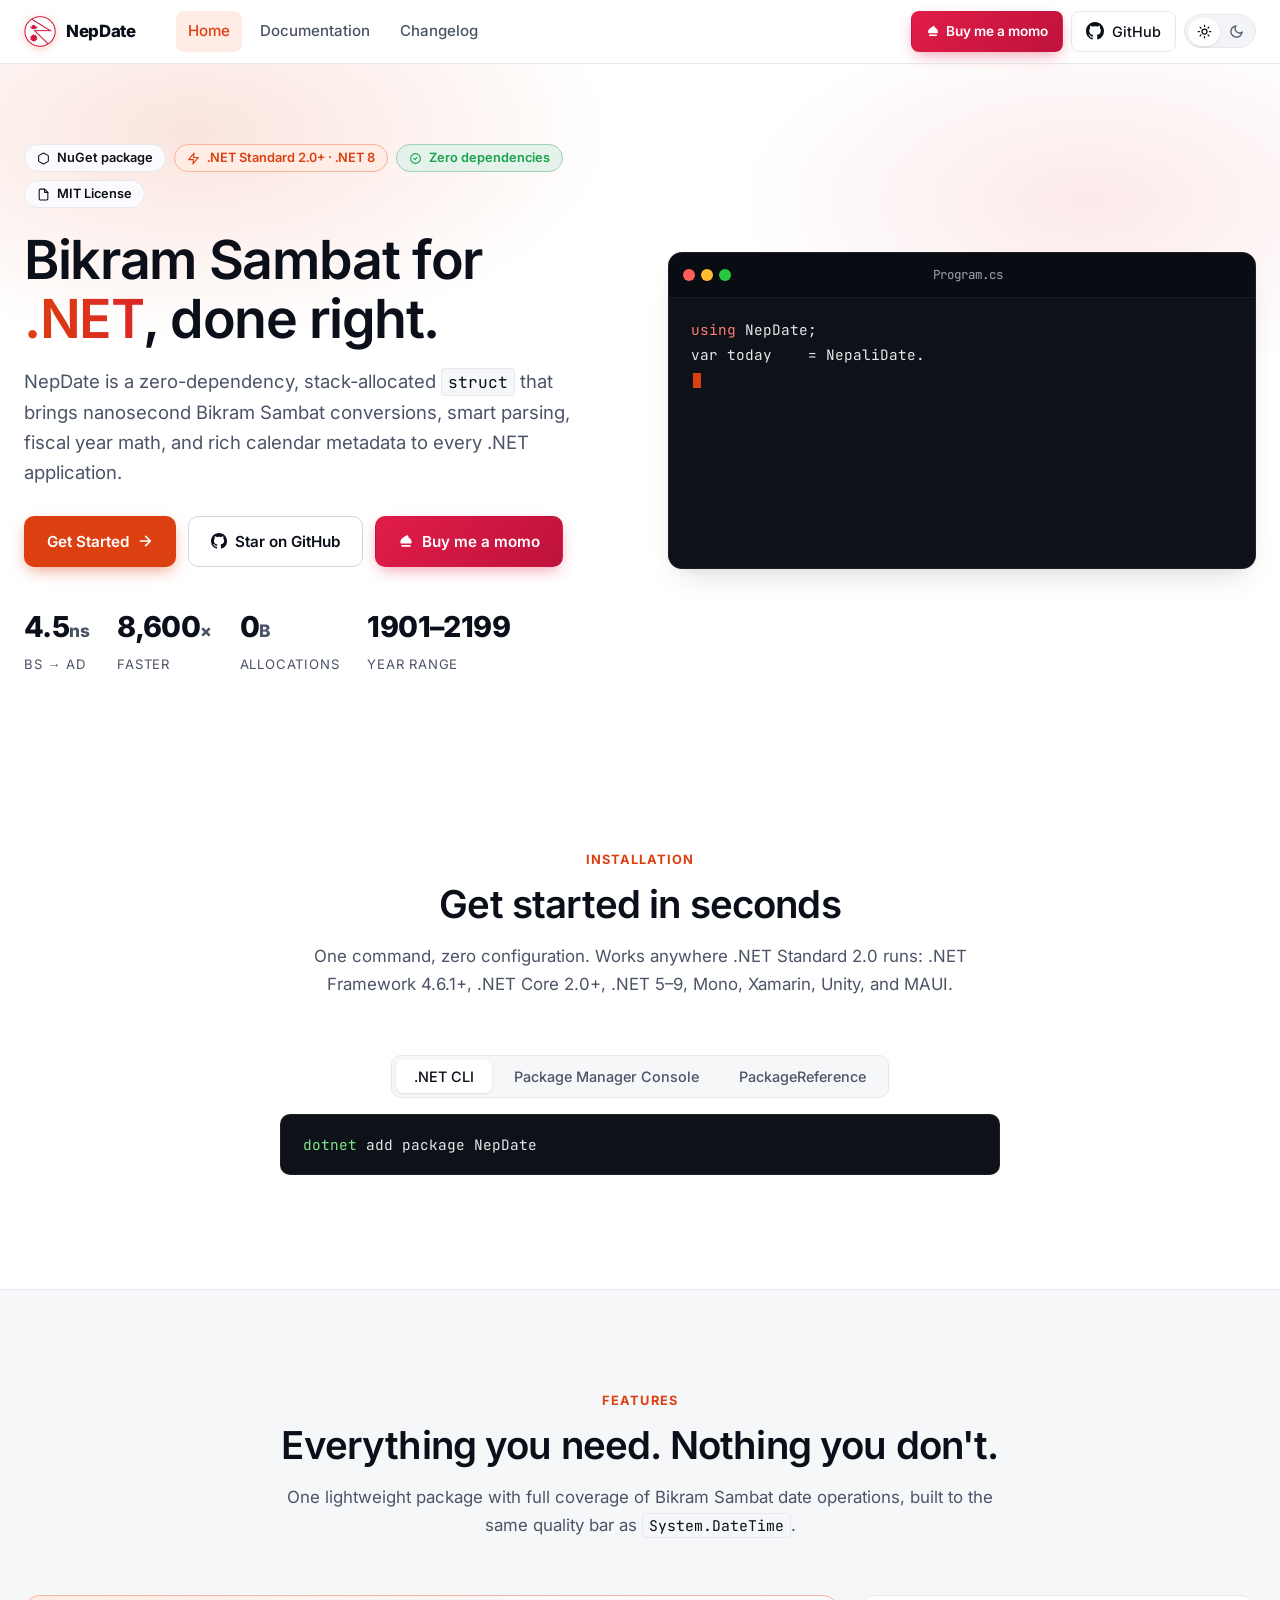
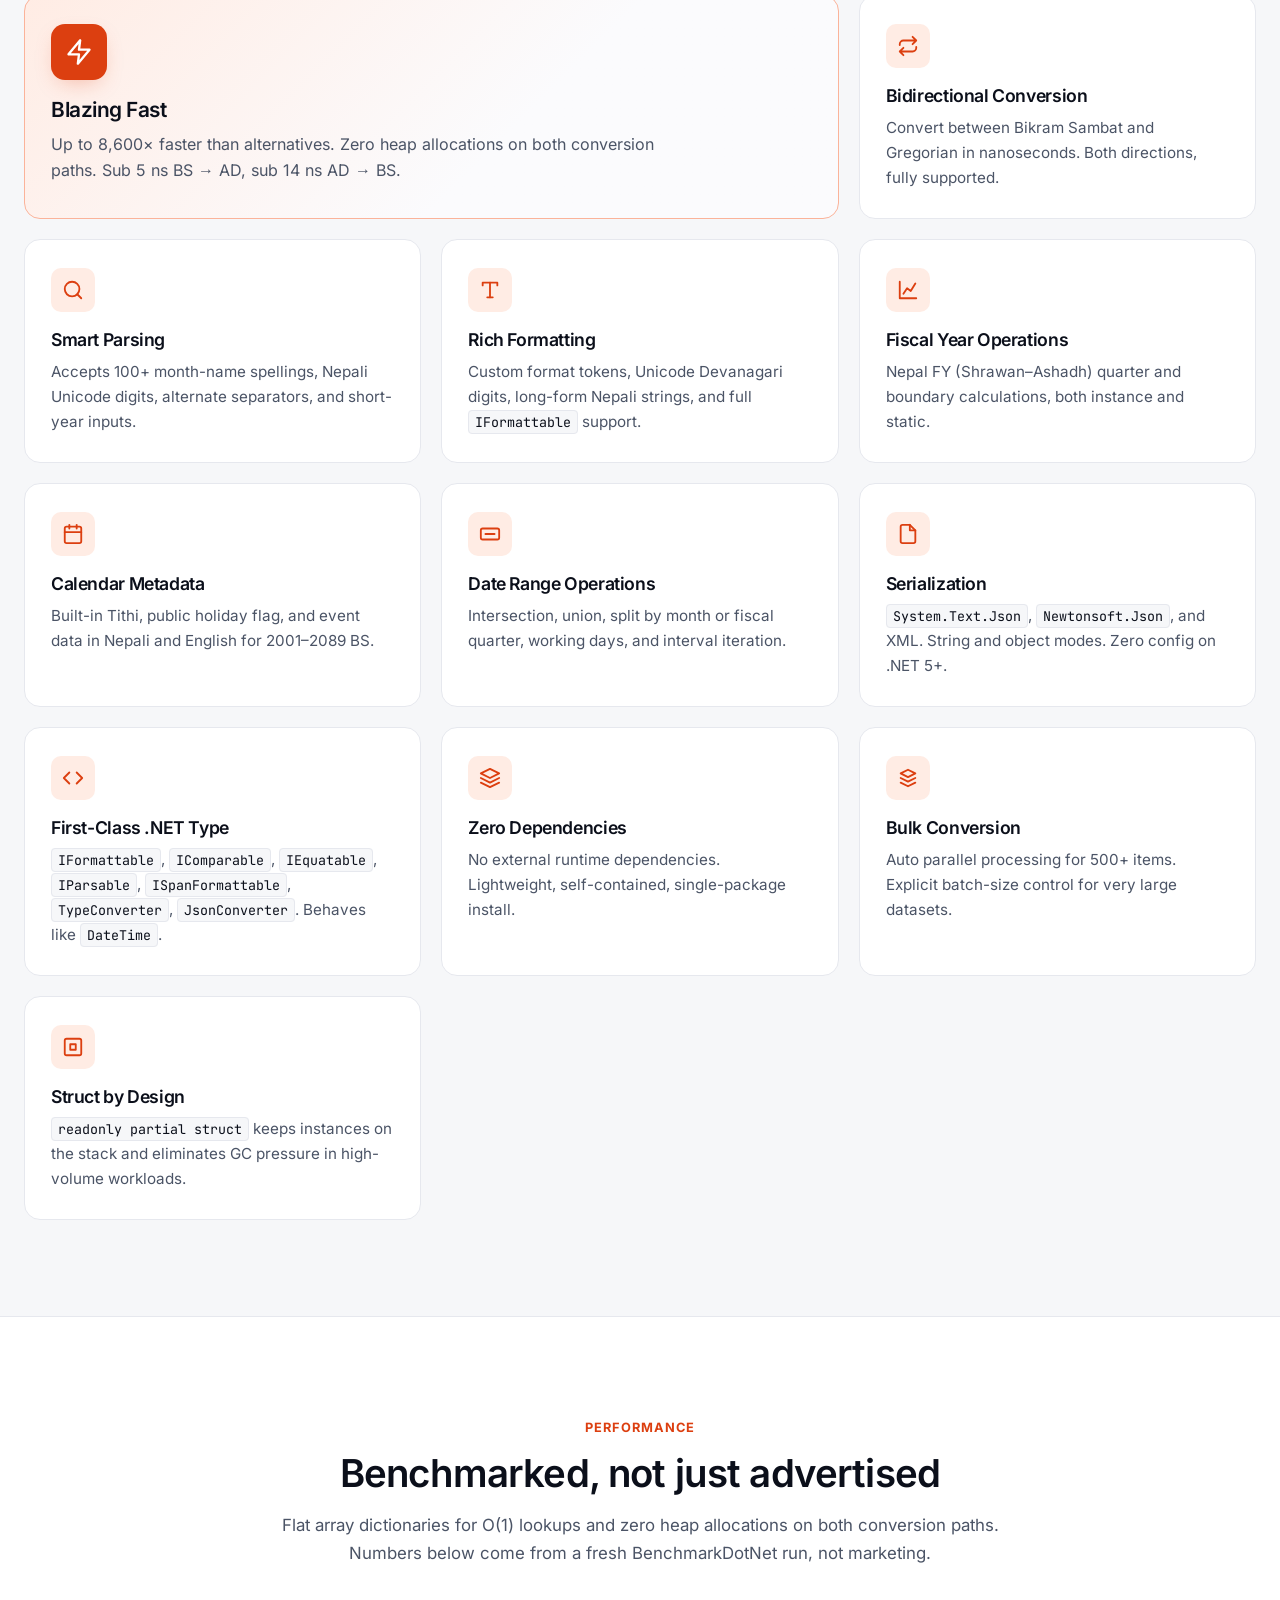
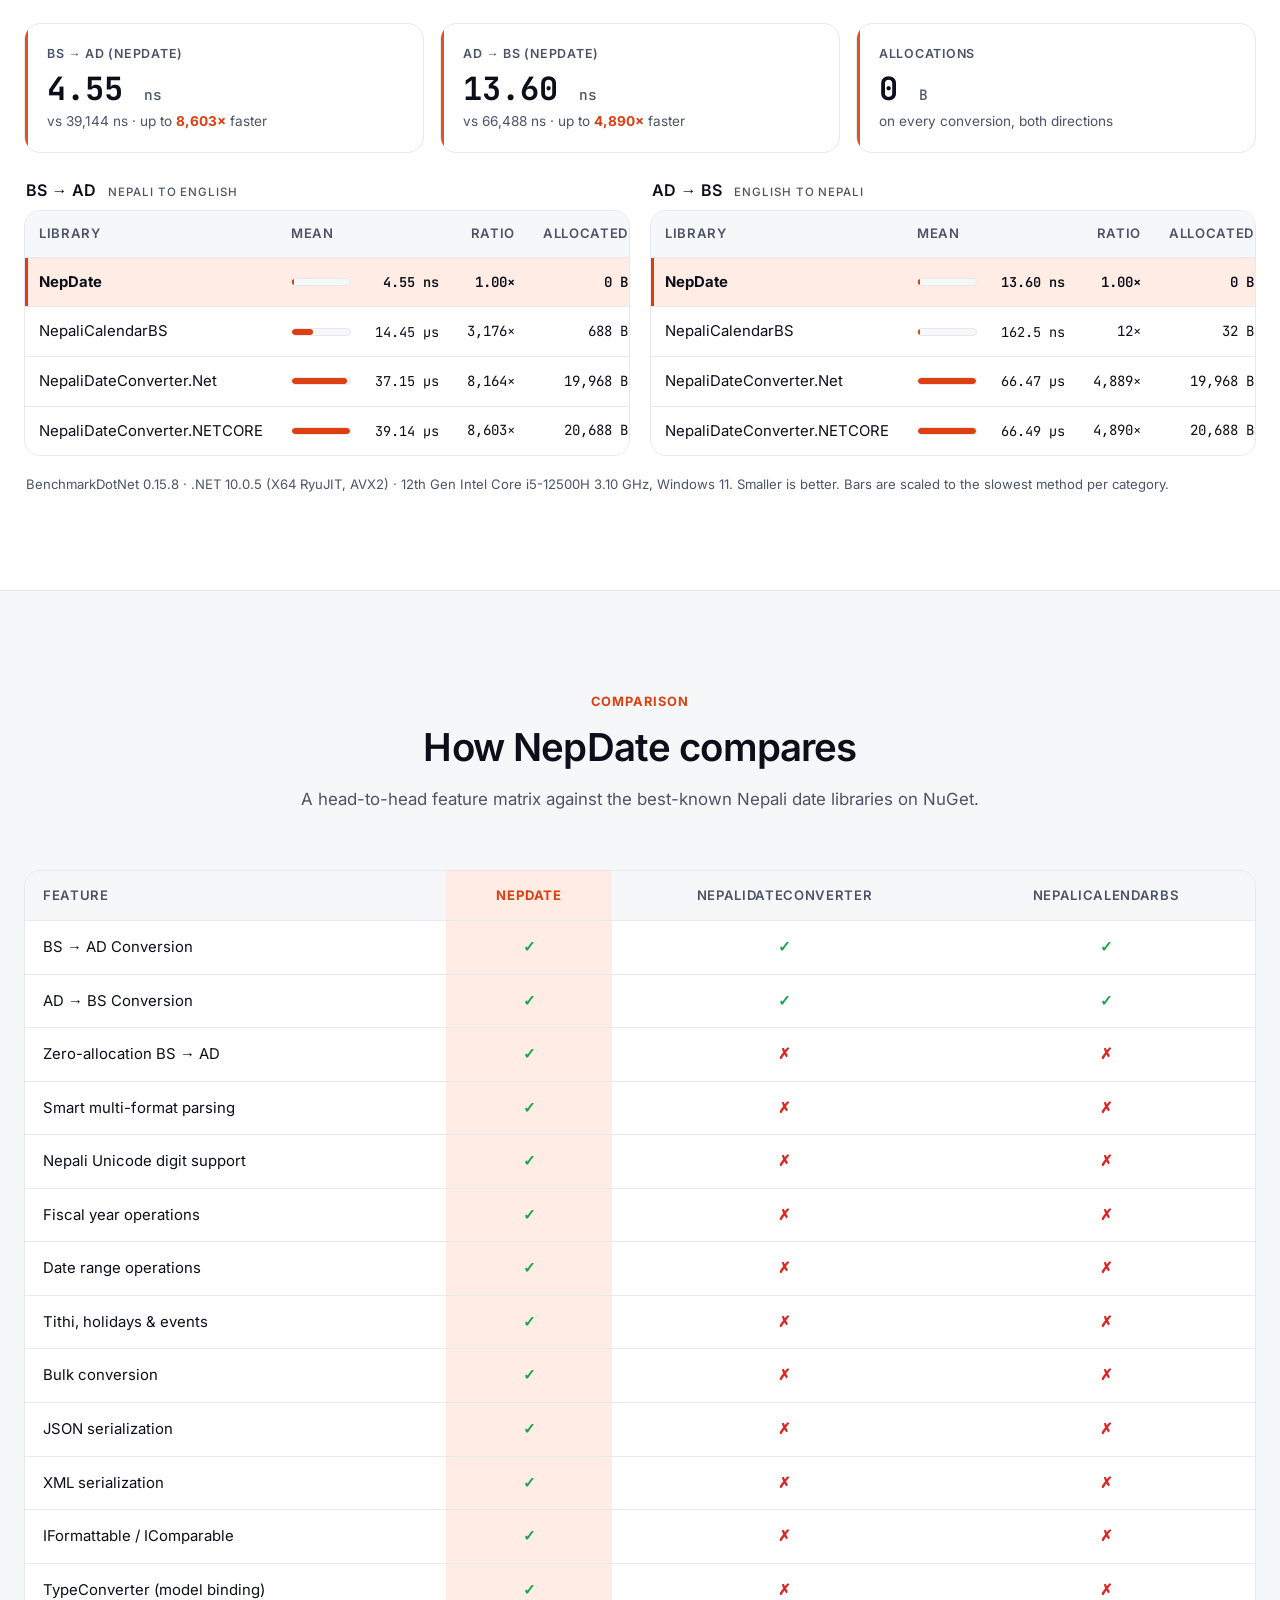
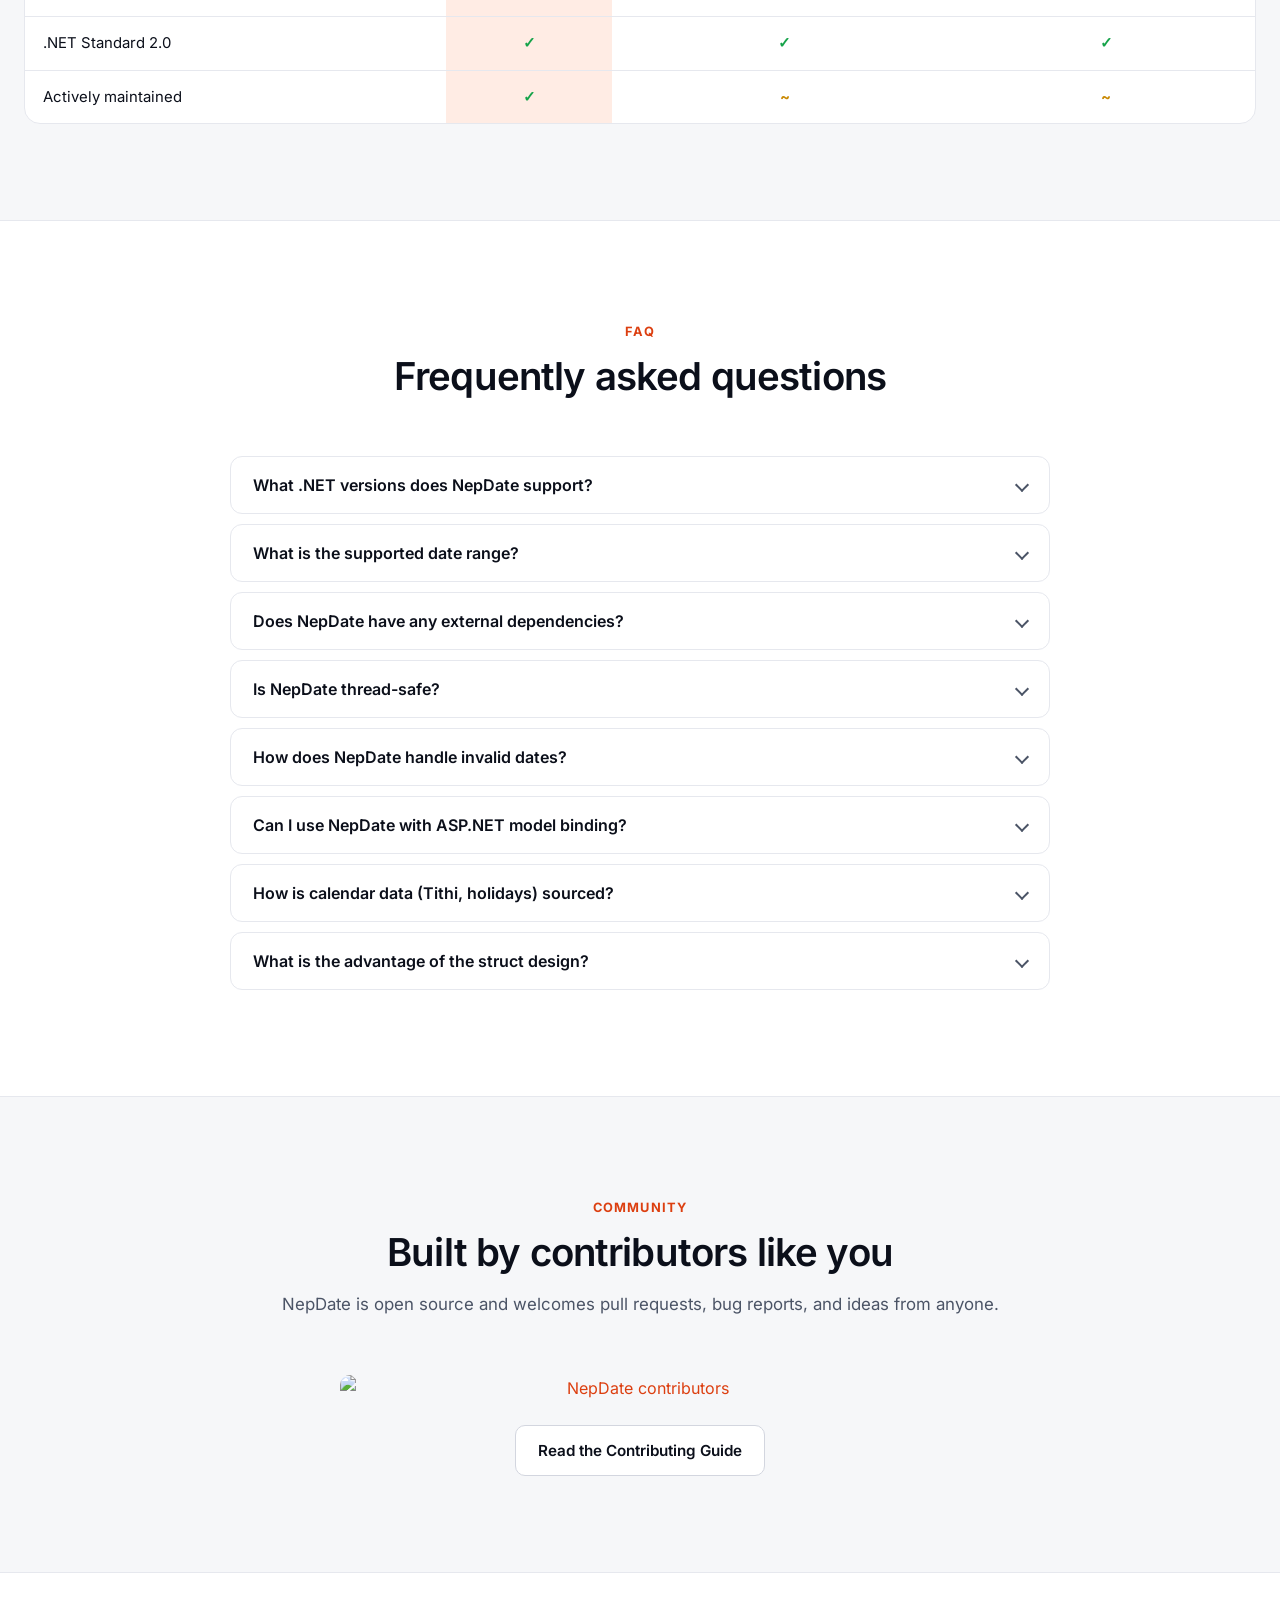
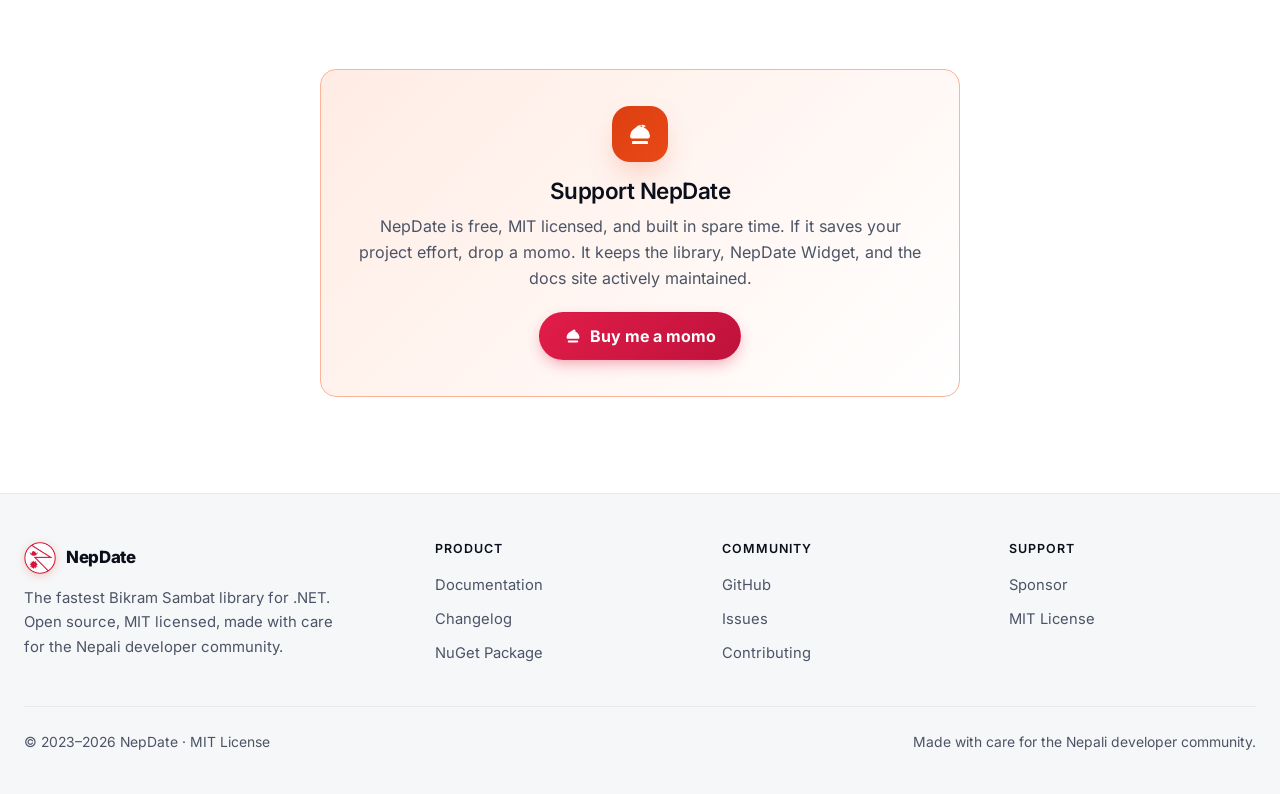
==== commit d0028f77: "release: bump to 2.0.6 (2.0.5 already exists on nuget.org)" ====
--- a/docs/index.html
+++ b/docs/index.html
@@ -185,7 +185,7 @@
             <pre><code class="language-bash">Install-Package NepDate</code></pre>
           </div>
           <div class="tab-panel" data-panel="ref">
-<pre><code class="language-bash">&lt;PackageReference Include="NepDate" Version="2.0.5" /&gt;</code></pre>
+<pre><code class="language-bash">&lt;PackageReference Include="NepDate" Version="2.0.6" /&gt;</code></pre>
           </div>
         </div>
       </div>
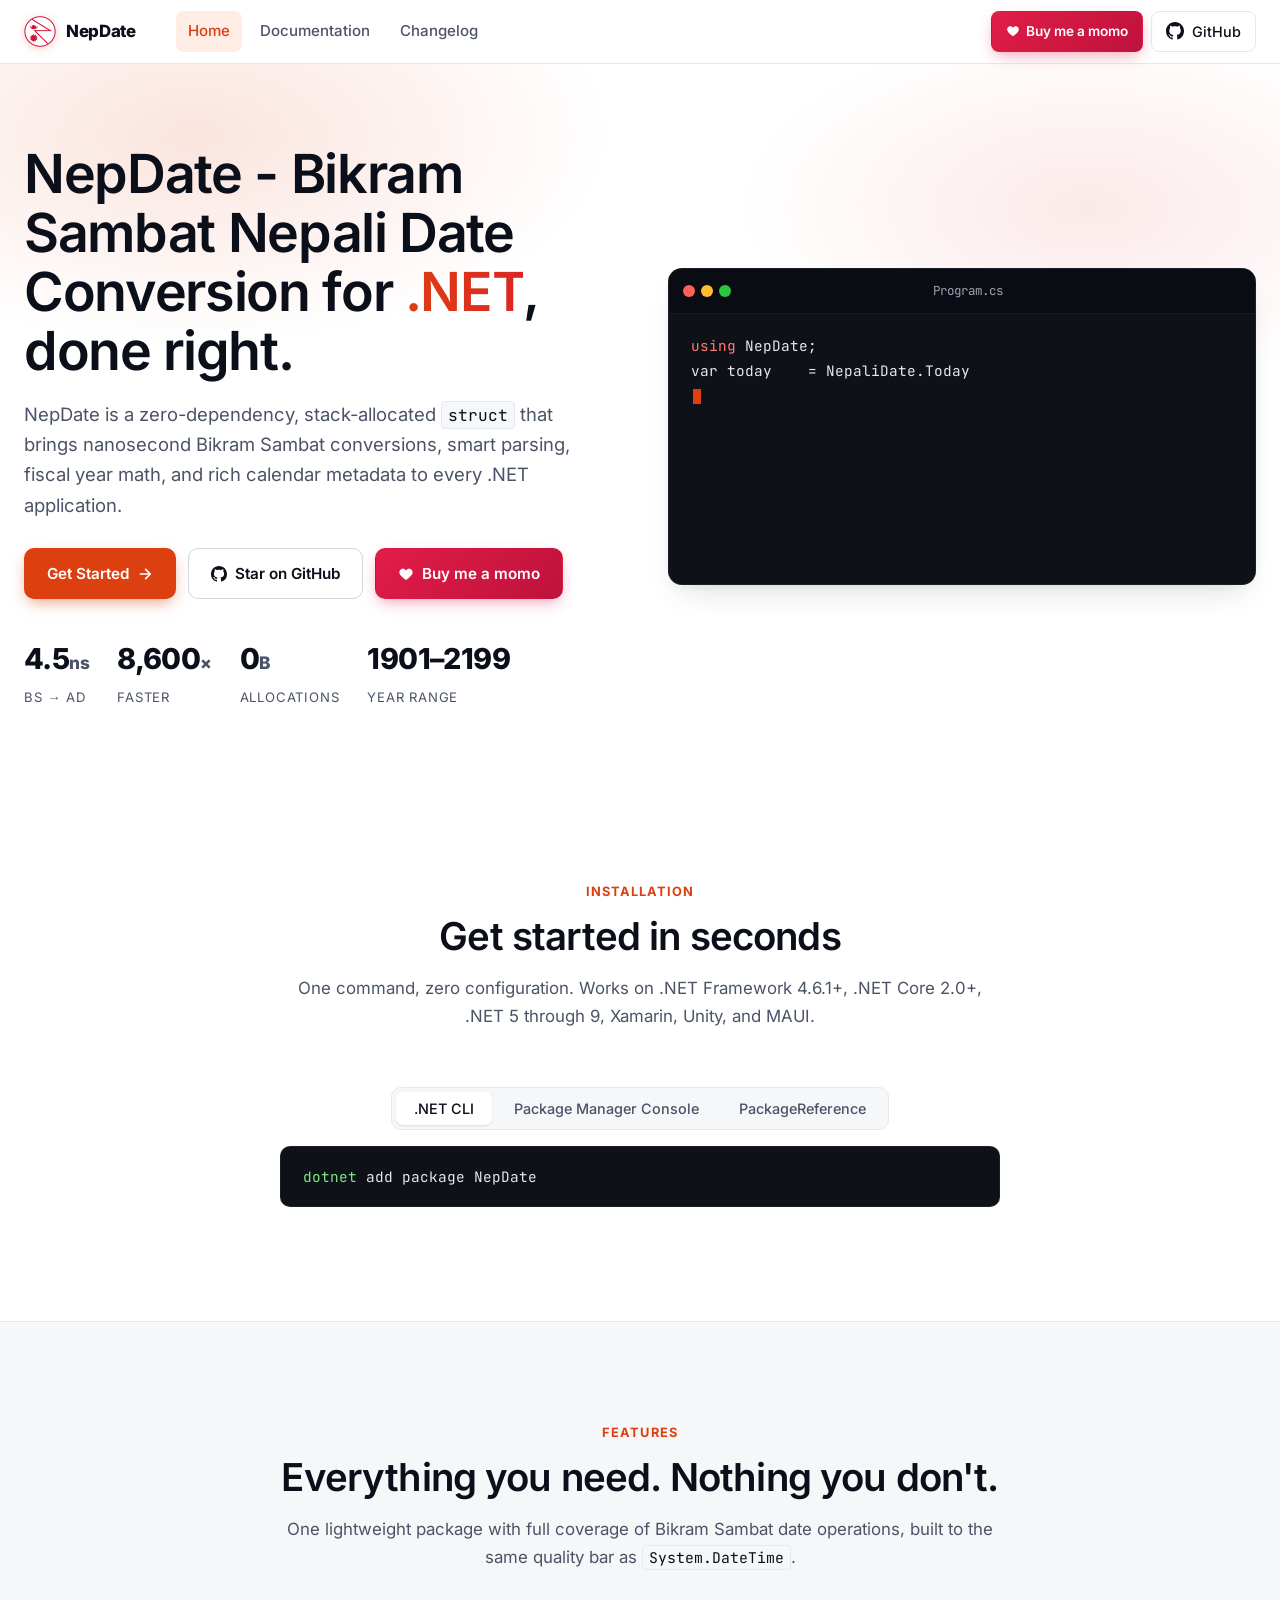
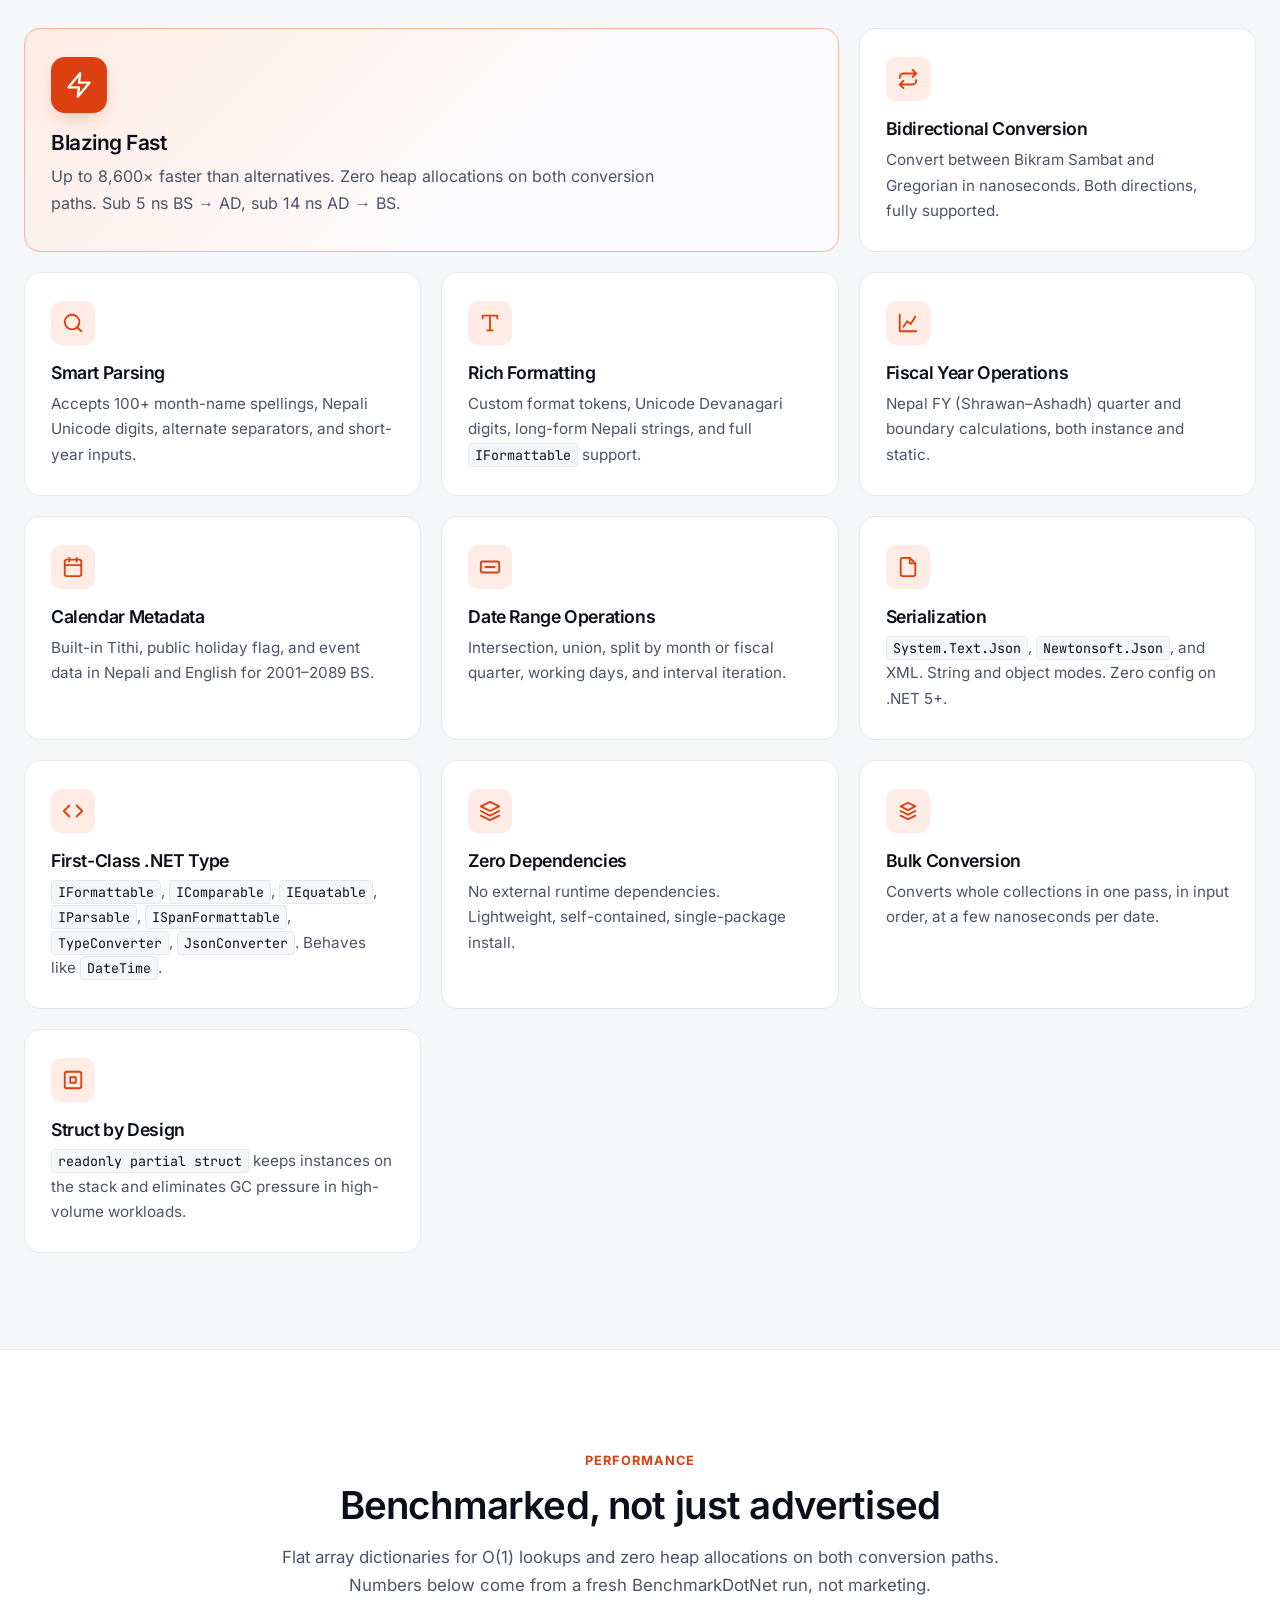
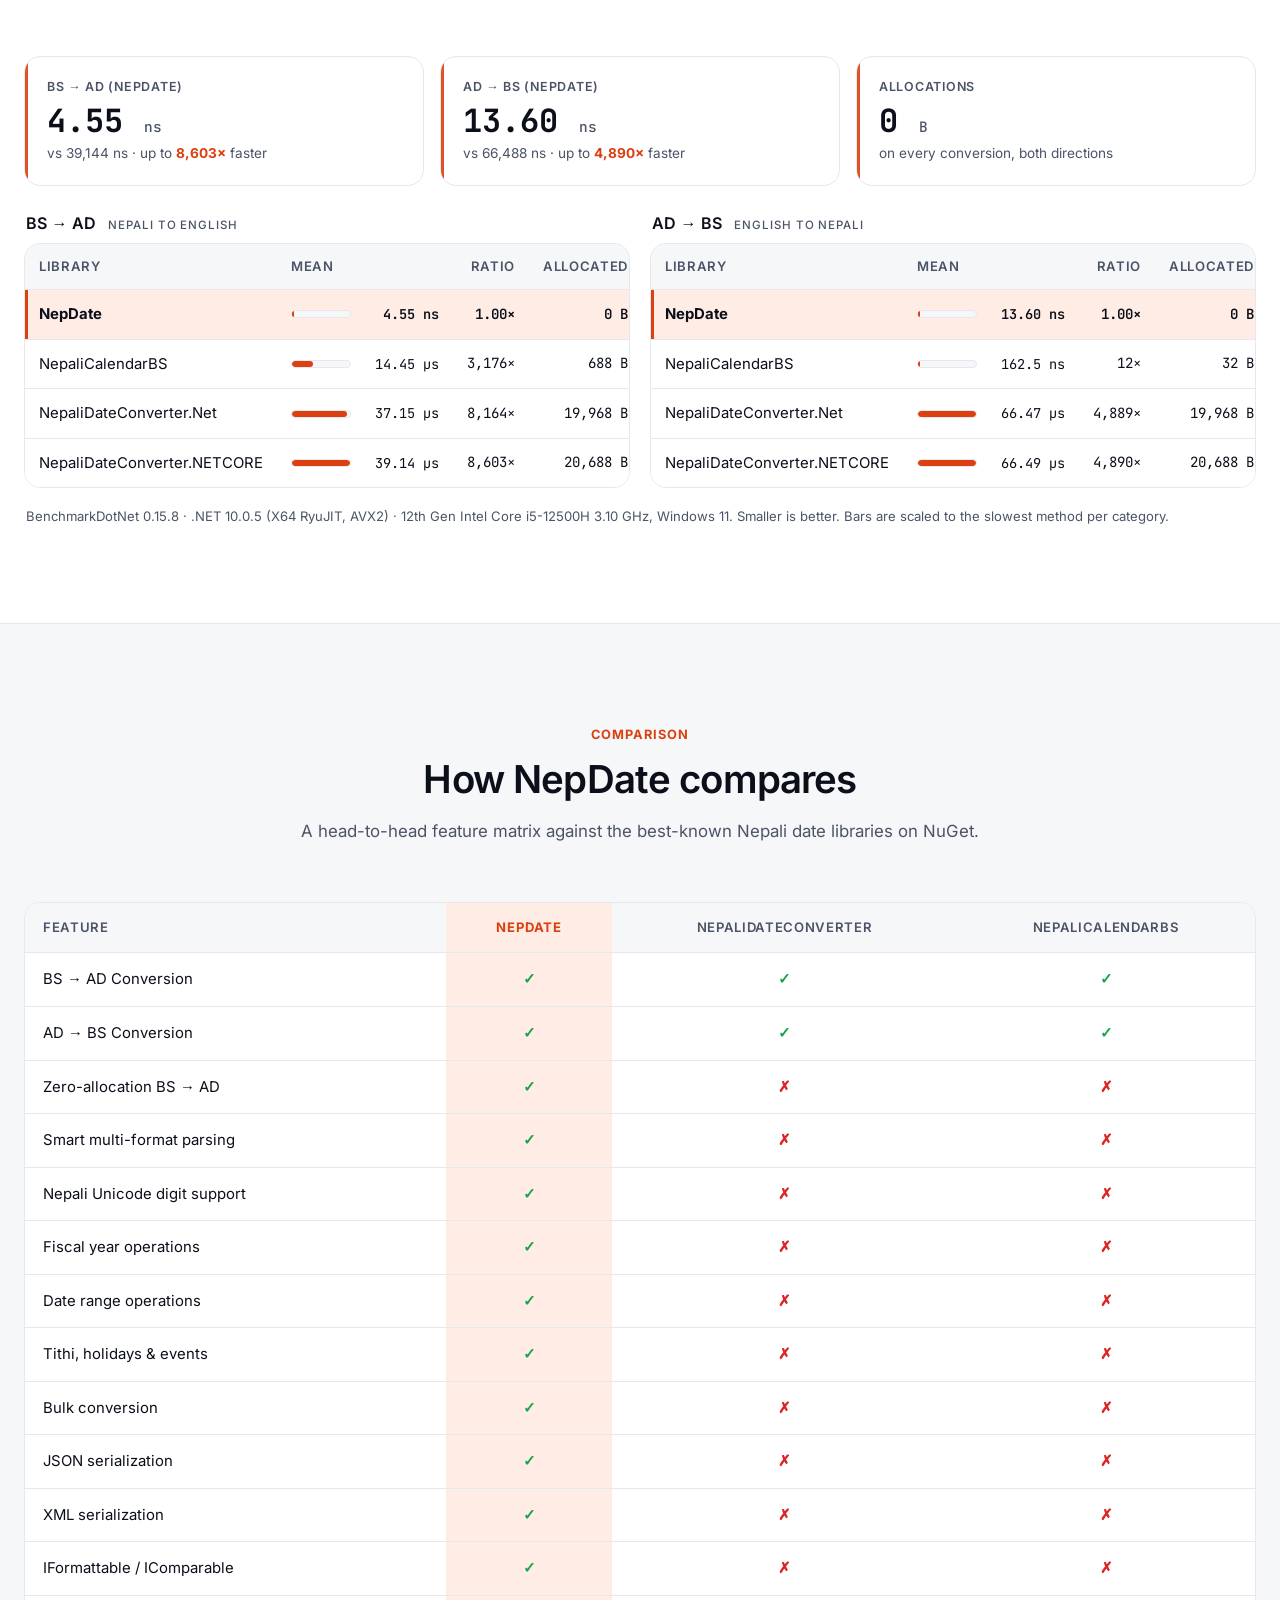
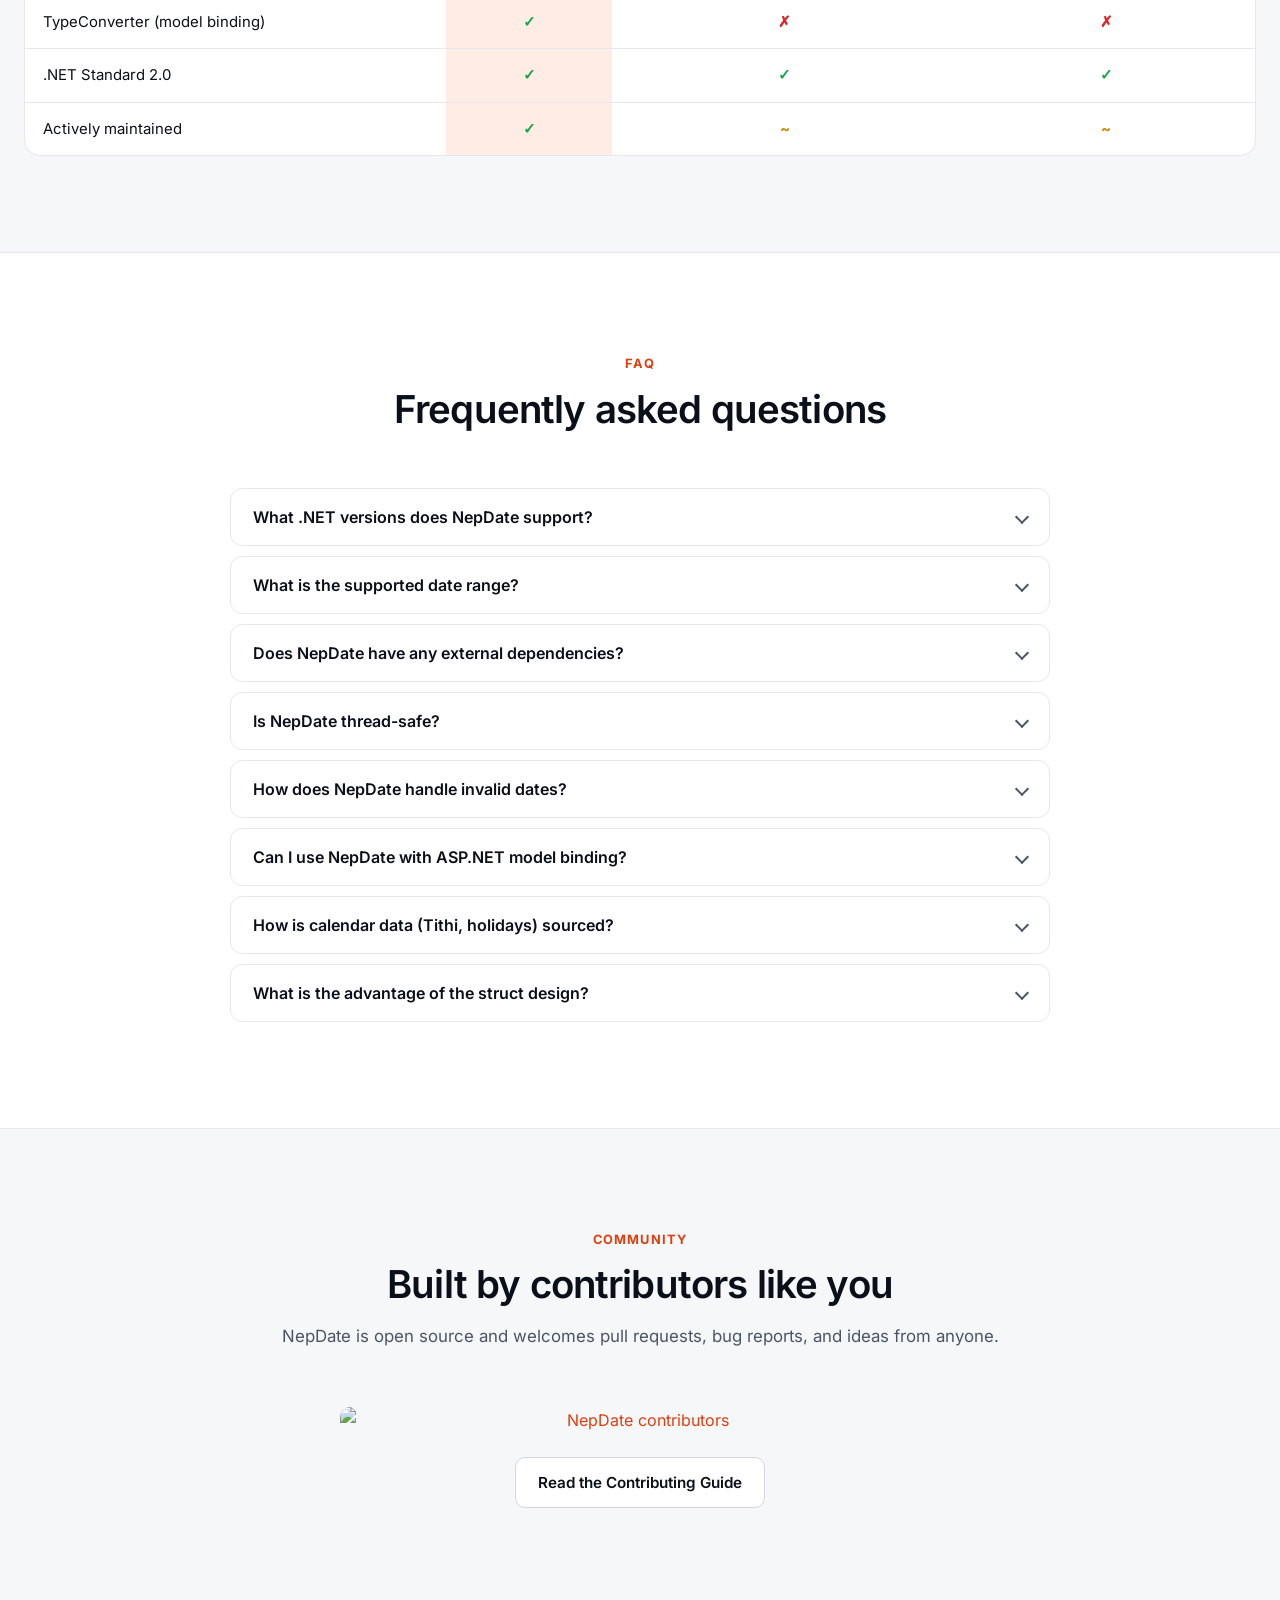
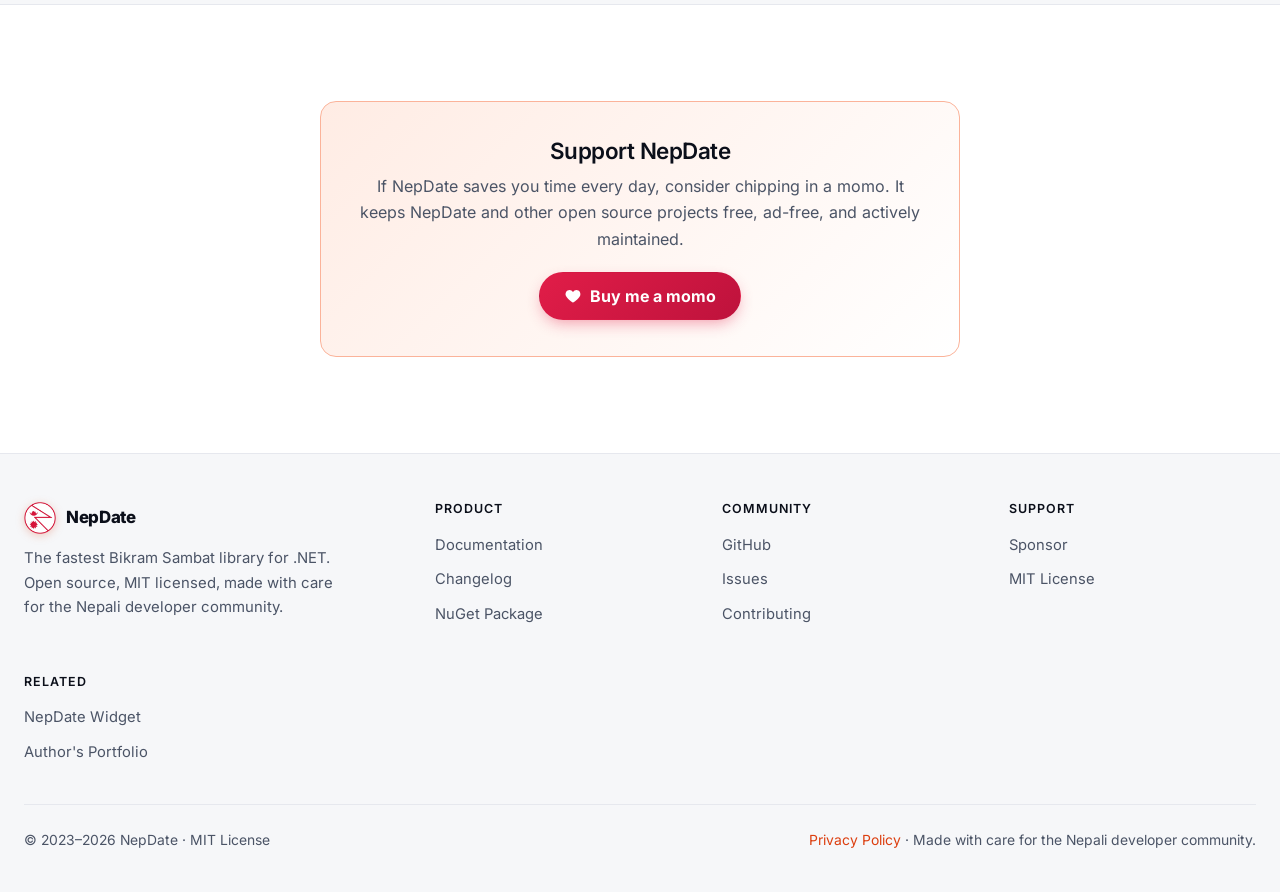
==== commit 526b7636: "docs: describe bulk conversion as one pass The site pages still said that large collections are conv" ====
--- a/docs/index.html
+++ b/docs/index.html
@@ -1,65 +1,160 @@
-<!doctype html>
+﻿<!doctype html>
 <html lang="en">
 <head>
   <meta charset="utf-8" />
+  <script>!function(){var p=null;try{p=localStorage.getItem('nepdate-theme')}catch(e){}if(p!=='light'&&p!=='dark')p=null;var t=p||(window.matchMedia&&window.matchMedia('(prefers-color-scheme:dark)').matches?'dark':'light');document.documentElement.setAttribute('data-theme',t);document.documentElement.setAttribute('data-theme-pref',p||'system');document.documentElement.style.backgroundColor=t==='dark'?'#0a0e1a':'#fff';document.documentElement.classList.add('no-transition');requestAnimationFrame(function(){requestAnimationFrame(function(){document.documentElement.classList.remove('no-transition')})})}()</script>
   <meta name="viewport" content="width=device-width, initial-scale=1" />
-  <meta name="theme-color" content="#ea580c" />
-  <title>NepDate - The Fastest Bikram Sambat Library for .NET</title>
-  <meta name="description" content="High performance, zero-allocation Bikram Sambat (B.S.) date library for .NET. Conversion, smart parsing, fiscal year, calendar metadata, and more." />
-  <link rel="canonical" href="https://rajuprasai.github.io/NepDate/" />
+  <meta name="theme-color" content="#dc3f10" />
+  <title>NepDate - Bikram Sambat .NET Library for Nepali Date Conversion</title>
+  <meta name="description" content="Zero-dependency .NET library for Bikram Sambat date conversion, smart parsing, fiscal year, and bulk operations. 4.55 ns/op, zero allocations." />
+  <link rel="canonical" href="https://nepdate.rajuprasai.com.np/" />
   <link rel="icon" href="assets/favicon.ico" sizes="any" />
-  <link rel="icon" type="image/png" href="assets/logo.png?v=2" />
-  <link rel="apple-touch-icon" href="assets/logo.png?v=2" />
-
-  <!-- Open Graph -->
+  <link rel="apple-touch-icon" href="assets/logo.png" />
+  <meta name="color-scheme" content="light dark" />
+  <meta name="robots" content="index, follow" />
+  <meta name="author" content="Raju Prasai" />
+  <meta name="application-name" content="NepDate" />
+  <meta name="geo.region" content="NP" />
+  <meta name="geo.placename" content="Nepal" />
+  <link rel="preload" as="font" href="assets/fonts/JetBrainsMono-Variable.woff2" type="font/woff2" crossorigin />
+  <link rel="api-catalog" href="/.well-known/api-catalog" type="application/linkset+json" />
+  <link rel="service-desc" href="/.well-known/mcp/server-card.json" type="application/json" title="NepDate service description" />
+  <link rel="service-doc" href="/docs.html.md" type="text/markdown" title="NepDate API Reference (Markdown)" />
+  <link rel="describedby" href="/.well-known/agent-skills/index.json" type="application/json" title="Agent Skills Discovery Index" />
+  <link rel="alternate" type="text/markdown" href="/index.html.md" title="Markdown version" />
   <meta property="og:type" content="website" />
-  <meta property="og:title" content="NepDate - The Fastest Bikram Sambat Library for .NET" />
-  <meta property="og:description" content="Nanosecond Nepali date conversions, smart parsing, fiscal year operations, and rich calendar metadata for any .NET app." />
-  <meta property="og:image" content="https://user-images.githubusercontent.com/37014558/231635618-bf6599e3-554e-4b02-93df-019e7b8aecc3.png" />
-  <meta property="og:url" content="https://rajuprasai.github.io/NepDate/" />
+  <meta property="og:site_name" content="NepDate" />
+  <meta property="og:locale" content="en_US" />
+  <meta property="og:title" content="NepDate - Bikram Sambat .NET Library for Nepali Date Conversion" />
+  <meta property="og:description" content="Zero-dependency .NET library for Bikram Sambat date conversion, smart parsing, fiscal year helpers, calendar metadata, and bulk operations. 4.55 ns/op, zero allocations." />
+  <meta property="og:image" content="https://nepdate.rajuprasai.com.np/assets/full-logo.png" />
+  <meta property="og:image:width" content="1897" />
+  <meta property="og:image:height" content="541" />
+  <meta property="og:image:alt" content="NepDate library logo" />
+  <meta property="og:url" content="https://nepdate.rajuprasai.com.np/" />
   <meta name="twitter:card" content="summary_large_image" />
-
-  <!-- Structured Data -->
+  <meta name="twitter:site" content="@CrossLegCoder" />
+  <meta name="twitter:creator" content="@CrossLegCoder" />
+  <meta name="twitter:title" content="NepDate - Bikram Sambat .NET Library for Nepali Date Conversion" />
+  <meta name="twitter:description" content="Zero-dependency .NET library for Bikram Sambat date conversion, smart parsing, fiscal year, calendar metadata, and bulk operations." />
+  <meta name="twitter:image" content="https://nepdate.rajuprasai.com.np/assets/full-logo.png" />
+  <meta name="twitter:image:alt" content="NepDate library logo" />
   <script type="application/ld+json">
   {
     "@context": "https://schema.org",
-    "@type": "SoftwareApplication",
-    "name": "NepDate",
-    "operatingSystem": ".NET Standard 2.0, .NET 5+, .NET Framework 4.6.1+",
-    "applicationCategory": "DeveloperApplication",
-    "offers": { "@type": "Offer", "price": "0", "priceCurrency": "USD" },
-    "author": { "@type": "Person", "name": "rajuprasai" },
-    "url": "https://rajuprasai.github.io/NepDate/",
-    "license": "https://opensource.org/licenses/MIT"
+    "@graph": [
+      {
+        "@type": "WebSite",
+        "@id": "https://nepdate.rajuprasai.com.np/#website",
+        "name": "NepDate",
+        "url": "https://nepdate.rajuprasai.com.np/",
+        "description": "Documentation site for the NepDate Bikram Sambat .NET library."
+      },
+      {
+        "@type": "SoftwareApplication",
+        "@id": "https://nepdate.rajuprasai.com.np/#library",
+        "name": "NepDate",
+        "alternateName": ["NepDate Library", "Bikram Sambat .NET Library", "Nepali Date Library"],
+        "description": "Zero-dependency .NET library for Bikram Sambat (BS) date conversion, smart parsing with 100+ month-name spellings, fiscal year helpers, calendar metadata (tithi, holidays, events) for 2001-2089 BS, date range operations, serialization, and bulk conversion. 4.55 ns/op BS to AD conversion, zero allocations.",
+        "url": "https://nepdate.rajuprasai.com.np/",
+        "softwareVersion": "2.0.7",
+        "datePublished": "2023-04-22T00:00:00+05:45",
+        "dateModified": "2026-06-01T00:00:00+05:45",
+        "applicationCategory": "DeveloperApplication",
+        "applicationSubCategory": "Date and Time Library",
+        "operatingSystem": ".NET Standard 2.0, .NET 5, .NET 6, .NET 7, .NET 8, .NET 9, .NET 10, .NET Framework 4.6.1+, .NET Core 2.0+, Mono, Xamarin, MAUI, Unity",
+        "inLanguage": ["en", "ne"],
+        "isAccessibleForFree": true,
+        "isFamilyFriendly": true,
+        "downloadUrl": "https://www.nuget.org/packages/NepDate/",
+        "installUrl": "https://www.nuget.org/packages/NepDate/",
+        "releaseNotes": "https://nepdate.rajuprasai.com.np/changelog.html",
+        "discussionUrl": "https://github.com/RajuPrasai/NepDate/issues",
+        "keywords": "bikram sambat, nepali date, nepali calendar, BS to AD, AD to BS, date conversion, .NET library, NuGet, C#, fiscal year nepal, tithi, nepal public holidays",
+        "license": "https://opensource.org/licenses/MIT",
+        "author": {
+          "@type": "Person",
+          "@id": "https://rajuprasai.com.np/#person",
+          "name": "Raju Prasai",
+          "url": "https://rajuprasai.com.np/"
+        },
+        "offers": {
+          "@type": "Offer",
+          "price": "0",
+          "priceCurrency": "USD",
+          "availability": "https://schema.org/InStock"
+        },
+        "featureList": "BS to AD date conversion, AD to BS date conversion, smart date parsing with 100+ spellings, custom format strings, Nepali Unicode output, fiscal year operations, fiscal quarter detection, NepaliDateRange with set operations, calendar metadata (tithi, public holidays, events), bulk conversion with auto-parallelization, System.Text.Json serialization, Newtonsoft.Json serialization, XML serialization, TypeConverter for ASP.NET model binding, IFormattable, ISpanFormattable, IParsable, IComparable, IEquatable",
+        "softwareRequirements": ".NET Standard 2.0 or higher",
+        "screenshot": "https://nepdate.rajuprasai.com.np/assets/full-logo.png",
+        "mainEntityOfPage": "https://nepdate.rajuprasai.com.np/"
+      },
+      {
+        "@type": "SoftwareSourceCode",
+        "@id": "https://nepdate.rajuprasai.com.np/#source",
+        "name": "NepDate Source Code",
+        "codeRepository": "https://github.com/RajuPrasai/NepDate",
+        "programmingLanguage": "C#",
+        "runtimePlatform": ".NET Standard 2.0, .NET 8",
+        "license": "https://opensource.org/licenses/MIT",
+        "version": "2.0.7",
+        "author": {
+          "@type": "Person",
+          "@id": "https://rajuprasai.com.np/#person",
+          "name": "Raju Prasai",
+          "url": "https://rajuprasai.com.np/"
+        }
+      },
+      {
+        "@type": "WebPage",
+        "@id": "https://nepdate.rajuprasai.com.np/#webpage",
+        "url": "https://nepdate.rajuprasai.com.np/",
+        "name": "NepDate - Bikram Sambat .NET Library for Nepali Date Conversion",
+        "description": "Zero-dependency .NET library for Bikram Sambat (BS) date conversion, smart parsing, fiscal year, calendar metadata, and bulk operations. 4.55 ns/op, zero allocations.",
+        "isPartOf": { "@id": "https://nepdate.rajuprasai.com.np/#website" },
+        "about": { "@id": "https://nepdate.rajuprasai.com.np/#library" },
+        "datePublished": "2023-04-22T00:00:00+05:45",
+        "dateModified": "2026-06-01T00:00:00+05:45",
+        "inLanguage": "en",
+        "breadcrumb": {
+          "@type": "BreadcrumbList",
+          "itemListElement": [
+            { "@type": "ListItem", "position": 1, "name": "NepDate", "item": "https://nepdate.rajuprasai.com.np/" }
+          ]
+        }
+      }
+    ]
   }
   </script>
-  <link rel="stylesheet" href="css/style.css" />
-  <!-- Inline theme bootstrap. Resolves stored preference (light/dark/system)
-       to a concrete data-theme so first paint matches the final state. -->
+  <link rel="preload" href="css/style.css" as="style" onload="this.onload=null;this.rel='stylesheet'" />
+  <noscript><link rel="stylesheet" href="css/style.css" /></noscript>
+  <!-- Google Tag Manager -->
+  <script>(function(w,d,s,l,i){w[l]=w[l]||[];w[l].push({'gtm.start':
+  new Date().getTime(),event:'gtm.js'});var f=d.getElementsByTagName(s)[0],
+  j=d.createElement(s),dl=l!='dataLayer'?'&l='+l:'';j.async=true;j.src=
+  'https://www.googletagmanager.com/gtm.js?id='+i+dl;f.parentNode.insertBefore(j,f);
+  })(window,document,'script','dataLayer','GTM-M68P99TD');</script>
+  <!-- End Google Tag Manager -->
+  <!-- Google tag (gtag.js) -->
+  <script async src="https://www.googletagmanager.com/gtag/js?id=G-7T6NBRE9KT"></script>
   <script>
-    (function () {
-      try {
-        var p = localStorage.getItem('nepdate-theme');
-        if (p !== 'light' && p !== 'dark' && p !== 'system') p = 'system';
-        var resolved = p === 'system'
-          ? (window.matchMedia && window.matchMedia('(prefers-color-scheme: dark)').matches ? 'dark' : 'light')
-          : p;
-        document.documentElement.setAttribute('data-theme', resolved);
-        document.documentElement.setAttribute('data-theme-pref', p);
-      } catch (e) {
-        document.documentElement.setAttribute('data-theme', 'light');
-        document.documentElement.setAttribute('data-theme-pref', 'system');
-      }
-    })();
+    window.dataLayer = window.dataLayer || [];
+    function gtag(){dataLayer.push(arguments);}
+    gtag('js', new Date());
+    gtag('config', 'G-7T6NBRE9KT');
   </script>
 </head>
 <body>
+  <!-- Google Tag Manager (noscript) -->
+  <noscript><iframe src="https://www.googletagmanager.com/ns.html?id=GTM-M68P99TD"
+  height="0" width="0" style="display:none;visibility:hidden"></iframe></noscript>
+  <!-- End Google Tag Manager (noscript) -->
   <a class="skip-link" href="#main">Skip to content</a>
 
   <header class="site-header">
     <div class="inner">
       <a class="brand" href="index.html">
-        <img class="logo-img" src="assets/logo.png?v=2" alt="NepDate logo" width="30" height="30" />
+        <img class="logo-img" src="assets/logo.png" alt="NepDate logo" width="30" height="30" />
         <span>NepDate</span>
       </a>
       <nav class="nav-main" aria-label="Primary">
@@ -68,22 +163,20 @@
         <a href="changelog.html">Changelog</a>
       </nav>
       <div class="header-right">
-                <a class="btn btn-momo btn-sm" href="https://buymemomo.com/rajuprasai" target="_blank" rel="noopener" aria-label="Buy me a momo">
-          <span class="momo-ico" aria-hidden="true"><svg class="momo-ico-svg" width="16" height="16" viewBox="0 0 24 24" fill="currentColor" aria-hidden="true"><path d="M3.5 14.2c0-4.7 3.8-8.5 8.5-8.5s8.5 3.8 8.5 8.5c0 .9-.7 1.6-1.6 1.6H5.1c-.9 0-1.6-.7-1.6-1.6Z"/><path d="M9 6.6c.4-1.1 1.5-1.9 2.7-1.9.4 0 .8.1 1.2.3-.4.4-.7.9-.9 1.5l-.2.7c-.4-.1-.8-.3-1.2-.3-.6 0-1.1.2-1.6.5l-.5-.4c.2-.2.3-.3.5-.4Zm6 0 .5-.4c.2.1.3.2.5.4-.4-.3-1-.5-1.6-.5-.4 0-.8.2-1.2.3l-.2-.7c-.2-.6-.5-1.1-.9-1.5.4-.2.8-.3 1.2-.3 1.2 0 2.3.8 2.7 1.9-.3.3-.6.6-1 .8Z"/><path d="M12 4.5c0-.7.6-1.3 1.3-1.3.4 0 .7.1 1 .4-.3.6-.5 1.3-.5 2 0 .3 0 .7.1 1l-.7-.1c-.7 0-1.3-.6-1.3-1.3 0-.3.1-.5.1-.7Z"/><path d="M5.5 18h13l.4 1.4c.2.6-.3 1.2-.9 1.2H6c-.6 0-1.1-.6-.9-1.2L5.5 18Z"/></svg></span>
+        <a class="btn btn-momo btn-sm" href="https://buymemomo.com/rajuprasai" target="_blank" rel="noopener" aria-label="Buy me a momo">
+          <span class="momo-ico" aria-hidden="true">
+            <svg width="16" height="16" viewBox="0 0 24 24" fill="currentColor"><path d="M12 21s-7.5-4.7-9.5-9.3C1.1 7.8 3.6 4 7.4 4c2 0 3.4 1 4.6 2.6C13.2 5 14.6 4 16.6 4c3.8 0 6.3 3.8 4.9 7.7C19.5 16.3 12 21 12 21z"/></svg>
+          </span>
           <span>Buy me a momo</span>
         </a>
-        <a class="github-btn" href="https://github.com/rajuprasai/NepDate" target="_blank" rel="noopener" aria-label="GitHub repository">
+        <a class="github-btn" href="https://github.com/RajuPrasai/NepDate" target="_blank" rel="noopener" aria-label="GitHub repository">
           <svg viewBox="0 0 16 16" width="18" height="18" fill="currentColor" aria-hidden="true"><path d="M8 0C3.58 0 0 3.58 0 8a8 8 0 005.47 7.59c.4.07.55-.17.55-.38 0-.19-.01-.82-.01-1.49-2.01.37-2.53-.49-2.69-.94-.09-.23-.48-.94-.82-1.13-.28-.15-.68-.52-.01-.53.63-.01 1.08.58 1.23.82.72 1.21 1.87.87 2.33.66.07-.52.28-.87.51-1.07-1.78-.2-3.64-.89-3.64-3.95 0-.87.31-1.59.82-2.15-.08-.2-.36-1.02.08-2.12 0 0 .67-.21 2.2.82.64-.18 1.32-.27 2-.27.68 0 1.36.09 2 .27 1.53-1.04 2.2-.82 2.2-.82.44 1.1.16 1.92.08 2.12.51.56.82 1.27.82 2.15 0 3.07-1.87 3.75-3.65 3.95.29.25.54.73.54 1.48 0 1.07-.01 1.93-.01 2.2 0 .21.15.46.55.38A8.013 8.013 0 0016 8c0-4.42-3.58-8-8-8z"/></svg>
           <span>GitHub</span>
         </a>
-        <div class="theme-switch" role="group" aria-label="Theme">
-          <button type="button" data-theme-value="light" aria-label="Light theme" title="Light">
-            <svg viewBox="0 0 24 24" fill="none" stroke="currentColor" stroke-width="2" stroke-linecap="round" stroke-linejoin="round" aria-hidden="true"><circle cx="12" cy="12" r="4"/><path d="M12 2v2M12 20v2M4.93 4.93l1.41 1.41M17.66 17.66l1.41 1.41M2 12h2M20 12h2M4.93 19.07l1.41-1.41M17.66 6.34l1.41-1.41"/></svg>
-          </button>
-          <button type="button" data-theme-value="dark" aria-label="Dark theme" title="Dark">
-            <svg viewBox="0 0 24 24" fill="none" stroke="currentColor" stroke-width="2" stroke-linecap="round" stroke-linejoin="round" aria-hidden="true"><path d="M21 12.79A9 9 0 1111.21 3 7 7 0 0021 12.79z"/></svg>
-          </button>
-        </div>
+        <button class="icon-btn theme-toggle" aria-label="Toggle theme" title="Toggle theme">
+          <svg class="moon" viewBox="0 0 24 24" fill="none" stroke="currentColor" stroke-width="2" stroke-linecap="round" stroke-linejoin="round"><path d="M21 12.79A9 9 0 1111.21 3 7 7 0 0021 12.79z"/></svg>
+          <svg class="sun" viewBox="0 0 24 24" fill="none" stroke="currentColor" stroke-width="2" stroke-linecap="round" stroke-linejoin="round"><circle cx="12" cy="12" r="4"/><path d="M12 2v2M12 20v2M4.93 4.93l1.41 1.41M17.66 17.66l1.41 1.41M2 12h2M20 12h2M4.93 19.07l1.41-1.41M17.66 6.34l1.41-1.41"/></svg>
+        </button>
         <button class="icon-btn hamburger" aria-label="Open menu"><span></span></button>
       </div>
     </div>
@@ -94,7 +187,7 @@
     <a href="index.html" class="active">Home</a>
     <a href="docs.html">Documentation</a>
     <a href="changelog.html">Changelog</a>
-    <a href="https://github.com/rajuprasai/NepDate" target="_blank" rel="noopener">GitHub</a>
+    <a href="https://github.com/RajuPrasai/NepDate" target="_blank" rel="noopener">GitHub</a>
     <a href="https://www.nuget.org/packages/NepDate/" target="_blank" rel="noopener">NuGet</a>
     <a href="https://buymemomo.com/rajuprasai" target="_blank" rel="noopener">Buy me a momo</a>
   </nav>
@@ -106,25 +199,14 @@
       <div class="container">
         <div class="hero-grid">
           <div>
-            <div class="chips" aria-label="Project facts">
-              <a class="chip" href="https://www.nuget.org/packages/NepDate/" target="_blank" rel="noopener">
-                <svg viewBox="0 0 24 24" fill="none" stroke="currentColor" stroke-width="2" stroke-linecap="round" stroke-linejoin="round" aria-hidden="true"><path d="M21 16V8a2 2 0 00-1-1.73l-7-4a2 2 0 00-2 0l-7 4A2 2 0 003 8v8a2 2 0 001 1.73l7 4a2 2 0 002 0l7-4A2 2 0 0021 16z"/></svg>
-                NuGet package
-              </a>
-              <span class="chip chip-accent">
-                <svg viewBox="0 0 24 24" fill="none" stroke="currentColor" stroke-width="2" stroke-linecap="round" stroke-linejoin="round" aria-hidden="true"><path d="M13 2L3 14h9l-1 8 10-12h-9l1-8z"/></svg>
-                .NET Standard 2.0+ &middot; .NET 8
-              </span>
-              <span class="chip chip-success">
-                <svg viewBox="0 0 24 24" fill="none" stroke="currentColor" stroke-width="2" stroke-linecap="round" stroke-linejoin="round" aria-hidden="true"><path d="M9 12l2 2 4-4"/><circle cx="12" cy="12" r="9"/></svg>
-                Zero dependencies
-              </span>
-              <span class="chip">
-                <svg viewBox="0 0 24 24" fill="none" stroke="currentColor" stroke-width="2" stroke-linecap="round" stroke-linejoin="round" aria-hidden="true"><path d="M14 2H6a2 2 0 00-2 2v16a2 2 0 002 2h12a2 2 0 002-2V8z"/><polyline points="14 2 14 8 20 8"/></svg>
-                MIT License
-              </span>
-            </div><h1>
-              Bikram Sambat for <span class="grad">.NET</span>, done right.
+            <div class="hero-badges">
+              <img class="hero-badge" src="https://img.shields.io/nuget/v/NepDate.svg?style=for-the-badge&color=dc3f10" alt="NuGet Version" />
+              <img class="hero-badge" src="https://img.shields.io/nuget/dt/NepDate?style=for-the-badge&label=Downloads&color=111827" alt="NuGet Downloads" />
+              <img class="hero-badge" src="https://img.shields.io/github/stars/RajuPrasai/NepDate?style=for-the-badge&color=f59e0b" alt="GitHub Stars" />
+              <img class="hero-badge" src="https://img.shields.io/badge/License-MIT-green?style=for-the-badge" alt="MIT License" />
+            </div>
+            <h1>
+              NepDate - Bikram Sambat Nepali Date Conversion for <span class="grad">.NET</span>, done right.
             </h1>
             <p class="lede">
               NepDate is a zero-dependency, stack-allocated <code>struct</code> that brings nanosecond
@@ -135,12 +217,14 @@
               <a class="btn btn-primary" href="docs.html">Get Started
                 <svg width="16" height="16" viewBox="0 0 24 24" fill="none" stroke="currentColor" stroke-width="2.5" stroke-linecap="round" stroke-linejoin="round"><path d="M5 12h14M13 5l7 7-7 7"/></svg>
               </a>
-              <a class="btn btn-secondary" href="https://github.com/rajuprasai/NepDate" target="_blank" rel="noopener">
+              <a class="btn btn-secondary" href="https://github.com/RajuPrasai/NepDate" target="_blank" rel="noopener">
                 <svg width="16" height="16" viewBox="0 0 16 16" fill="currentColor"><path d="M8 0C3.58 0 0 3.58 0 8a8 8 0 005.47 7.59c.4.07.55-.17.55-.38 0-.19-.01-.82-.01-1.49-2.01.37-2.53-.49-2.69-.94-.09-.23-.48-.94-.82-1.13-.28-.15-.68-.52-.01-.53.63-.01 1.08.58 1.23.82.72 1.21 1.87.87 2.33.66.07-.52.28-.87.51-1.07-1.78-.2-3.64-.89-3.64-3.95 0-.87.31-1.59.82-2.15-.08-.2-.36-1.02.08-2.12 0 0 .67-.21 2.2.82.64-.18 1.32-.27 2-.27.68 0 1.36.09 2 .27 1.53-1.04 2.2-.82 2.2-.82.44 1.1.16 1.92.08 2.12.51.56.82 1.27.82 2.15 0 3.07-1.87 3.75-3.65 3.95.29.25.54.73.54 1.48 0 1.07-.01 1.93-.01 2.2 0 .21.15.46.55.38A8.013 8.013 0 0016 8c0-4.42-3.58-8-8-8z"/></svg>
                 Star on GitHub
               </a>
               <a class="btn btn-momo" href="https://buymemomo.com/rajuprasai" target="_blank" rel="noopener">
-                <span class="momo-ico" aria-hidden="true"><svg class="momo-ico-svg" width="16" height="16" viewBox="0 0 24 24" fill="currentColor" aria-hidden="true"><path d="M3.5 14.2c0-4.7 3.8-8.5 8.5-8.5s8.5 3.8 8.5 8.5c0 .9-.7 1.6-1.6 1.6H5.1c-.9 0-1.6-.7-1.6-1.6Z"/><path d="M9 6.6c.4-1.1 1.5-1.9 2.7-1.9.4 0 .8.1 1.2.3-.4.4-.7.9-.9 1.5l-.2.7c-.4-.1-.8-.3-1.2-.3-.6 0-1.1.2-1.6.5l-.5-.4c.2-.2.3-.3.5-.4Zm6 0 .5-.4c.2.1.3.2.5.4-.4-.3-1-.5-1.6-.5-.4 0-.8.2-1.2.3l-.2-.7c-.2-.6-.5-1.1-.9-1.5.4-.2.8-.3 1.2-.3 1.2 0 2.3.8 2.7 1.9-.3.3-.6.6-1 .8Z"/><path d="M12 4.5c0-.7.6-1.3 1.3-1.3.4 0 .7.1 1 .4-.3.6-.5 1.3-.5 2 0 .3 0 .7.1 1l-.7-.1c-.7 0-1.3-.6-1.3-1.3 0-.3.1-.5.1-.7Z"/><path d="M5.5 18h13l.4 1.4c.2.6-.3 1.2-.9 1.2H6c-.6 0-1.1-.6-.9-1.2L5.5 18Z"/></svg></span>
+                <span class="momo-ico" aria-hidden="true">
+                  <svg width="16" height="16" viewBox="0 0 24 24" fill="currentColor"><path d="M12 21s-7.5-4.7-9.5-9.3C1.1 7.8 3.6 4 7.4 4c2 0 3.4 1 4.6 2.6C13.2 5 14.6 4 16.6 4c3.8 0 6.3 3.8 4.9 7.7C19.5 16.3 12 21 12 21z"/></svg>
+                </span>
                 Buy me a momo
               </a>
             </div>
@@ -169,7 +253,7 @@
         <div class="section-head">
           <div class="section-eyebrow">Installation</div>
           <h2 class="section-title">Get started in seconds</h2>
-          <p class="section-sub">One command, zero configuration. Works anywhere .NET Standard 2.0 runs: .NET Framework 4.6.1+, .NET Core 2.0+, .NET 5&ndash;9, Mono, Xamarin, Unity, and MAUI.</p>
+          <p class="section-sub">One command, zero configuration. Works on .NET Framework 4.6.1+, .NET Core 2.0+, .NET 5 through 9, Xamarin, Unity, and MAUI.</p>
         </div>
 
         <div class="install-tabs" data-tabs>
@@ -185,7 +269,7 @@
             <pre><code class="language-bash">Install-Package NepDate</code></pre>
           </div>
           <div class="tab-panel" data-panel="ref">
-<pre><code class="language-bash">&lt;PackageReference Include="NepDate" Version="2.0.6" /&gt;</code></pre>
+<pre><code class="language-bash">&lt;PackageReference Include="NepDate" Version="2.0.7" /&gt;</code></pre>
           </div>
         </div>
       </div>
@@ -254,7 +338,7 @@
           <div class="feature">
             <div class="feature-icon"><svg viewBox="0 0 24 24" fill="none" stroke="currentColor" stroke-width="2" stroke-linecap="round" stroke-linejoin="round"><path d="M20 7L12 3 4 7l8 4 8-4z"/><path d="M4 12l8 4 8-4M4 17l8 4 8-4"/></svg></div>
             <h3>Bulk Conversion</h3>
-            <p>Auto parallel processing for 500+ items. Explicit batch-size control for very large datasets.</p>
+            <p>Converts whole collections in one pass, in input order, at a few nanoseconds per date.</p>
           </div>
           <div class="feature">
             <div class="feature-icon"><svg viewBox="0 0 24 24" fill="none" stroke="currentColor" stroke-width="2" stroke-linecap="round" stroke-linejoin="round"><rect x="3" y="3" width="18" height="18" rx="2"/><path d="M9 9h6v6H9z"/></svg></div>
@@ -452,7 +536,7 @@
           </div>
           <div class="faq-item">
             <button class="faq-q">Is NepDate thread-safe?</button>
-            <div class="faq-a"><div class="faq-a-inner"><p>Yes. <code>NepaliDate</code> is a <code>readonly struct</code>, making it inherently immutable and safe for concurrent access. <code>BulkConvert</code> operations use thread-safe parallel processing.</p></div></div>
+            <div class="faq-a"><div class="faq-a-inner"><p>Yes. <code>NepaliDate</code> is a <code>readonly struct</code>, making it inherently immutable and safe for concurrent access. <code>BulkConvert</code> operations are safe to call from several threads.</p></div></div>
           </div>
           <div class="faq-item">
             <button class="faq-q">How does NepDate handle invalid dates?</button>
@@ -483,11 +567,11 @@
           <p class="section-sub">NepDate is open source and welcomes pull requests, bug reports, and ideas from anyone.</p>
         </div>
         <div class="contributors">
-          <a href="https://github.com/rajuprasai/NepDate/graphs/contributors" target="_blank" rel="noopener">
-            <img src="https://contrib.rocks/image?repo=rajuprasai/NepDate" alt="NepDate contributors" loading="lazy" />
+          <a href="https://github.com/RajuPrasai/NepDate/graphs/contributors" target="_blank" rel="noopener">
+            <img src="https://contrib.rocks/image?repo=RajuPrasai/NepDate" alt="NepDate contributors" loading="lazy" />
           </a>
           <div style="margin-top:8px;">
-            <a class="btn btn-secondary" href="https://github.com/rajuprasai/NepDate/blob/main/CONTRIBUTING.md" target="_blank" rel="noopener">Read the Contributing Guide</a>
+            <a class="btn btn-secondary" href="https://github.com/RajuPrasai/NepDate/blob/main/CONTRIBUTING.md" target="_blank" rel="noopener">Read the Contributing Guide</a>
           </div>
         </div>
       </div>
@@ -497,13 +581,10 @@
     <section class="section" id="sponsor">
       <div class="container">
         <div class="sponsor-card">
-          <div class="sponsor-ico" aria-hidden="true">
-            <svg width="28" height="28" viewBox="0 0 24 24" fill="currentColor"><path d="M3.5 14.2c0-4.7 3.8-8.5 8.5-8.5s8.5 3.8 8.5 8.5c0 .9-.7 1.6-1.6 1.6H5.1c-.9 0-1.6-.7-1.6-1.6Z"/><path d="M5.5 18h13l.4 1.4c.2.6-.3 1.2-.9 1.2H6c-.6 0-1.1-.6-.9-1.2L5.5 18Z"/><path d="M9 6c.5-1 1.6-1.6 2.7-1.6.5 0 1 .1 1.4.4-.5.5-.9 1.1-1.1 1.8l-.2.6c-.4-.1-.8-.2-1.2-.2-.6 0-1.2.2-1.6.5L8 7c.3-.4.6-.7 1-1Zm6 0 .5.6c.4.3 1 .5 1.6.5-.4-.3-1-.5-1.6-.5-.4 0-.8.1-1.2.2l-.2-.6c-.2-.7-.6-1.3-1.1-1.8.4-.3.9-.4 1.4-.4 1.1 0 2.2.6 2.6 1.6Z"/></svg>
-          </div>
           <h3>Support NepDate</h3>
-          <p>NepDate is free, MIT licensed, and built in spare time. If it saves your project effort, drop a momo. It keeps the library, NepDate Widget, and the docs site actively maintained.</p>
+          <p>If NepDate saves you time every day, consider chipping in a momo. It keeps NepDate and other open source projects free, ad-free, and actively maintained.</p>
           <a class="btn btn-momo btn-lg" href="https://buymemomo.com/rajuprasai" target="_blank" rel="noopener">
-            <span class="momo-ico" aria-hidden="true"><svg class="momo-ico-svg" width="16" height="16" viewBox="0 0 24 24" fill="currentColor" aria-hidden="true"><path d="M3.5 14.2c0-4.7 3.8-8.5 8.5-8.5s8.5 3.8 8.5 8.5c0 .9-.7 1.6-1.6 1.6H5.1c-.9 0-1.6-.7-1.6-1.6Z"/><path d="M9 6.6c.4-1.1 1.5-1.9 2.7-1.9.4 0 .8.1 1.2.3-.4.4-.7.9-.9 1.5l-.2.7c-.4-.1-.8-.3-1.2-.3-.6 0-1.1.2-1.6.5l-.5-.4c.2-.2.3-.3.5-.4Zm6 0 .5-.4c.2.1.3.2.5.4-.4-.3-1-.5-1.6-.5-.4 0-.8.2-1.2.3l-.2-.7c-.2-.6-.5-1.1-.9-1.5.4-.2.8-.3 1.2-.3 1.2 0 2.3.8 2.7 1.9-.3.3-.6.6-1 .8Z"/><path d="M12 4.5c0-.7.6-1.3 1.3-1.3.4 0 .7.1 1 .4-.3.6-.5 1.3-.5 2 0 .3 0 .7.1 1l-.7-.1c-.7 0-1.3-.6-1.3-1.3 0-.3.1-.5.1-.7Z"/><path d="M5.5 18h13l.4 1.4c.2.6-.3 1.2-.9 1.2H6c-.6 0-1.1-.6-.9-1.2L5.5 18Z"/></svg></span>
+            <span class="momo-ico" aria-hidden="true"><svg class="momo-ico-svg" width="16" height="16" viewBox="0 0 24 24" fill="currentColor" aria-hidden="true"><path d="M12 21s-7.5-4.7-9.5-9.3C1.1 7.8 3.6 4 7.4 4c2 0 3.4 1 4.6 2.6C13.2 5 14.6 4 16.6 4c3.8 0 6.3 3.8 4.9 7.7C19.5 16.3 12 21 12 21z"/></svg></span>
             Buy me a momo
           </a>
         </div>
@@ -517,7 +598,7 @@
       <div class="footer-grid">
         <div class="footer-brand">
           <a class="brand" href="index.html" style="margin-bottom:12px;">
-            <img class="logo-img" src="assets/logo.png?v=2" alt="NepDate logo" width="30" height="30" />
+            <img class="logo-img" src="assets/logo.png" alt="NepDate logo" width="30" height="30" />
             <span>NepDate</span>
           </a>
           <p>The fastest Bikram Sambat library for .NET. Open source, MIT licensed, made with care for the Nepali developer community.</p>
@@ -533,38 +614,34 @@
         <div class="footer-col">
           <h4>Community</h4>
           <ul>
-            <li><a href="https://github.com/rajuprasai/NepDate" target="_blank" rel="noopener">GitHub</a></li>
-            <li><a href="https://github.com/rajuprasai/NepDate/issues" target="_blank" rel="noopener">Issues</a></li>
-            <li><a href="https://github.com/rajuprasai/NepDate/blob/main/CONTRIBUTING.md" target="_blank" rel="noopener">Contributing</a></li>
+            <li><a href="https://github.com/RajuPrasai/NepDate" target="_blank" rel="noopener">GitHub</a></li>
+            <li><a href="https://github.com/RajuPrasai/NepDate/issues" target="_blank" rel="noopener">Issues</a></li>
+            <li><a href="https://github.com/RajuPrasai/NepDate/blob/main/CONTRIBUTING.md" target="_blank" rel="noopener">Contributing</a></li>
           </ul>
         </div>
         <div class="footer-col">
           <h4>Support</h4>
           <ul>
             <li><a href="https://buymemomo.com/rajuprasai" target="_blank" rel="noopener">Sponsor</a></li>
-            <li><a href="https://github.com/rajuprasai/NepDate/blob/main/LICENSE" target="_blank" rel="noopener">MIT License</a></li>
+            <li><a href="https://github.com/RajuPrasai/NepDate/blob/main/LICENSE" target="_blank" rel="noopener">MIT License</a></li>
+          </ul>
+        </div>
+        <div class="footer-col">
+          <h4>Related</h4>
+          <ul>
+            <li><a href="https://nepdatewidget.rajuprasai.com.np/" target="_blank" rel="noopener">NepDate Widget</a></li>
+            <li><a href="https://rajuprasai.com.np/" target="_blank" rel="noopener">Author's Portfolio</a></li>
           </ul>
         </div>
       </div>
       <div class="footer-bottom">
         <div>© 2023–2026 NepDate · MIT License</div>
-        <div>Made with care for the Nepali developer community.</div>
+        <div><a href="privacy.html">Privacy Policy</a> · Made with care for the Nepali developer community.</div>
       </div>
     </div>
   </footer>
 
   <script src="js/main.js" defer></script>
+  <script src="js/share-widget.js" defer></script>
 </body>
 </html>
-
-
-
-
-
-
-
-
-
-
-
-
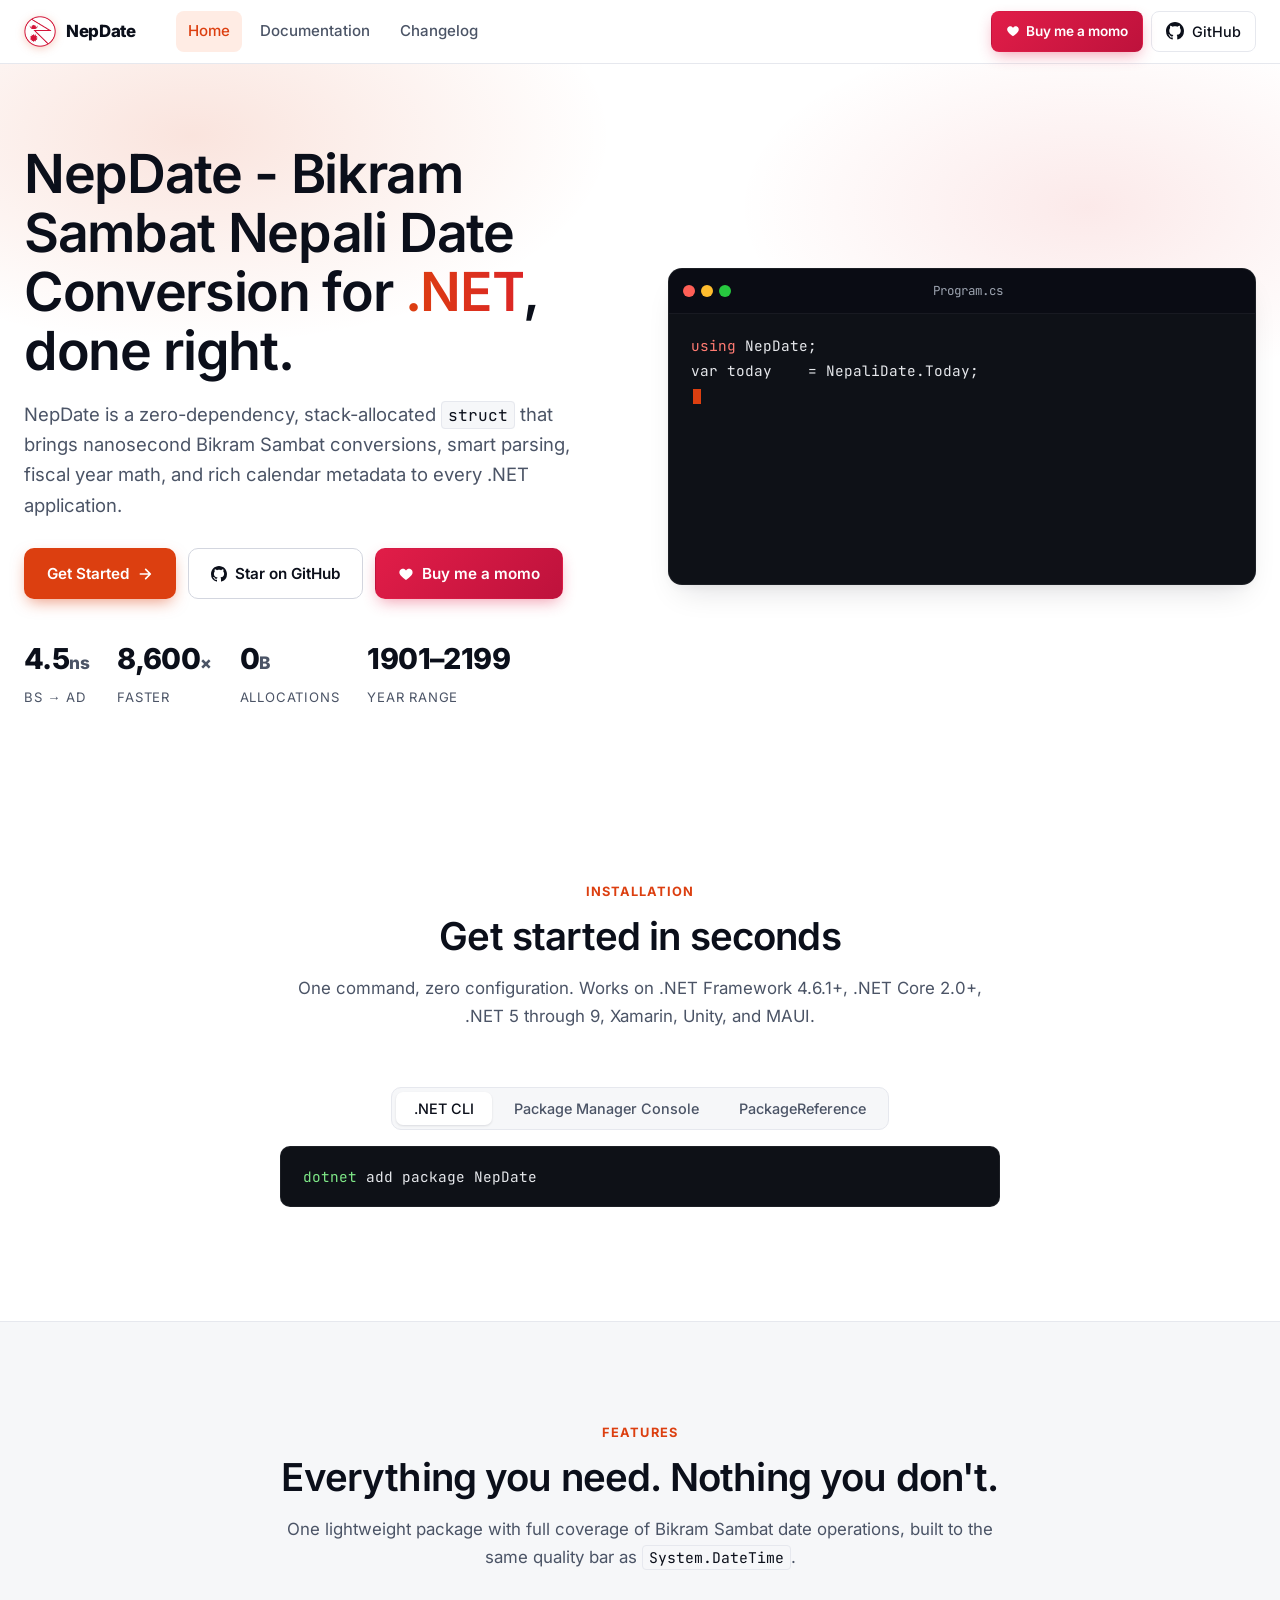
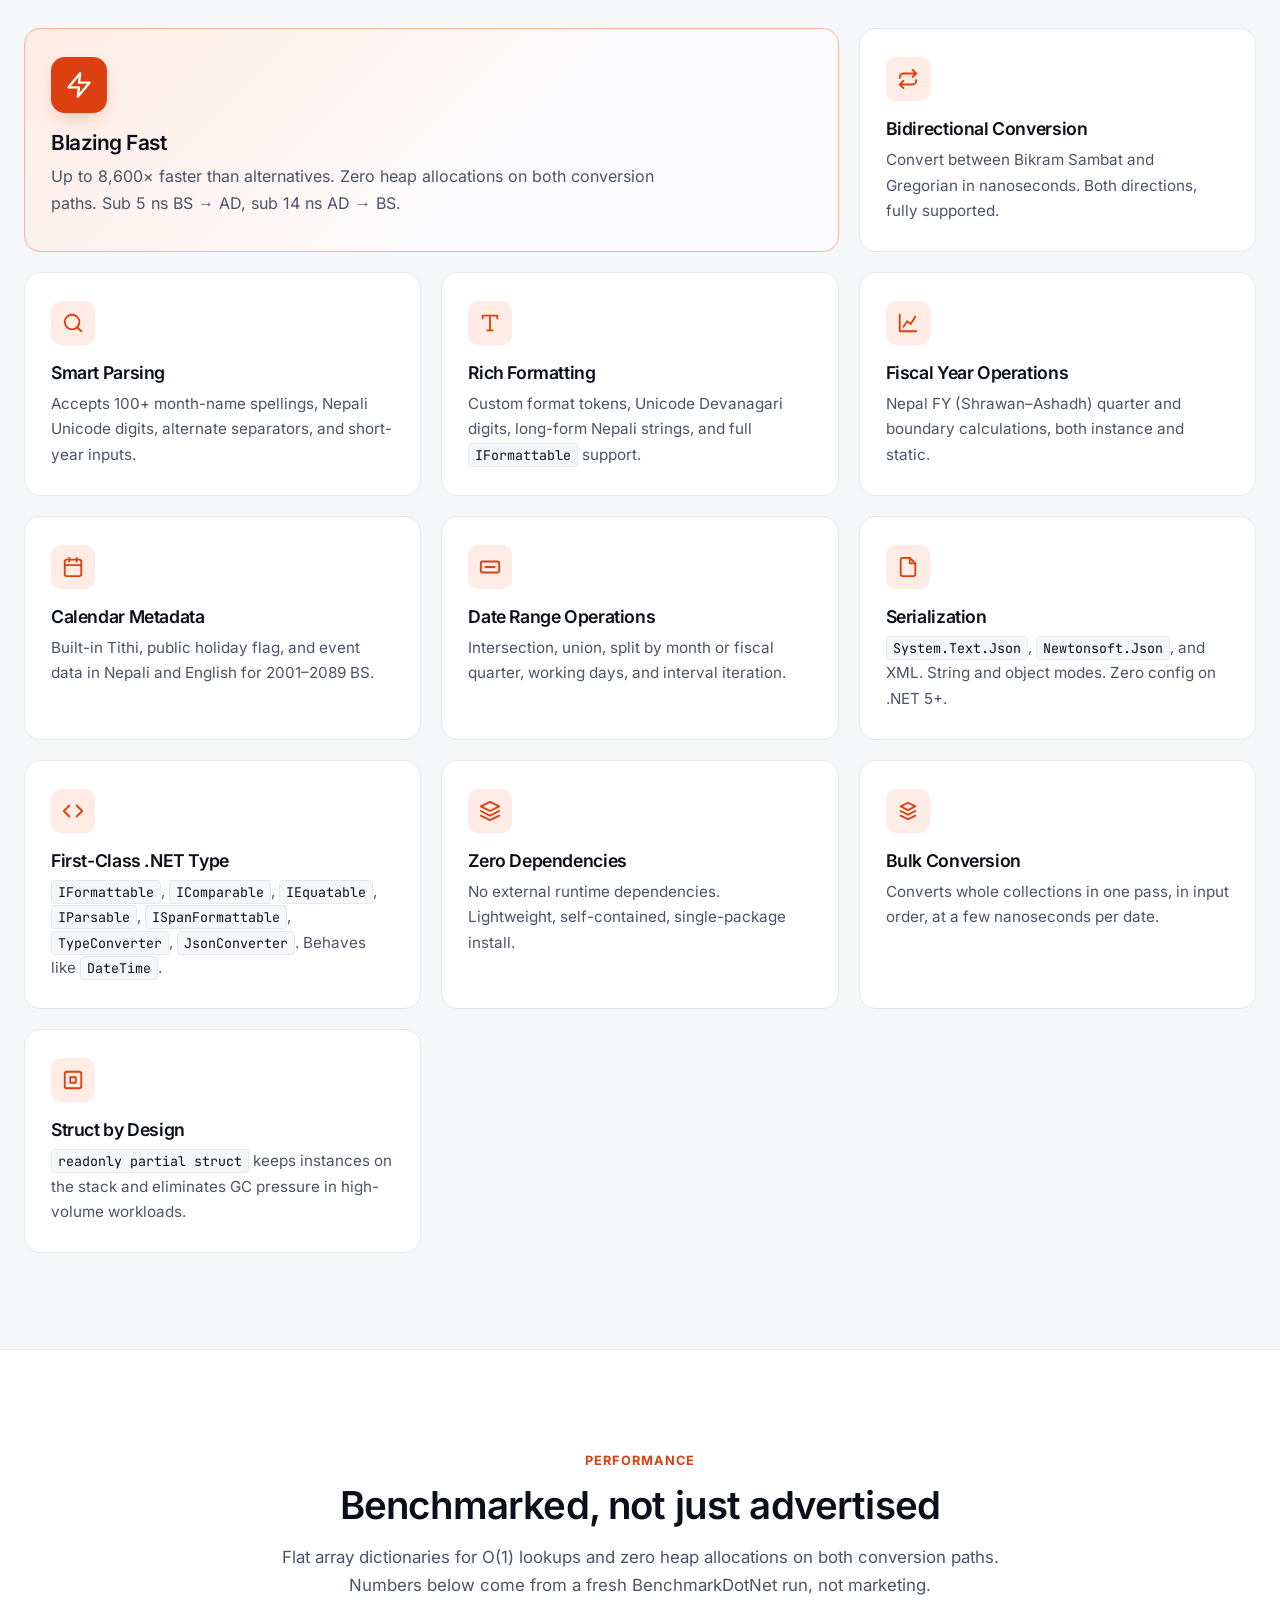
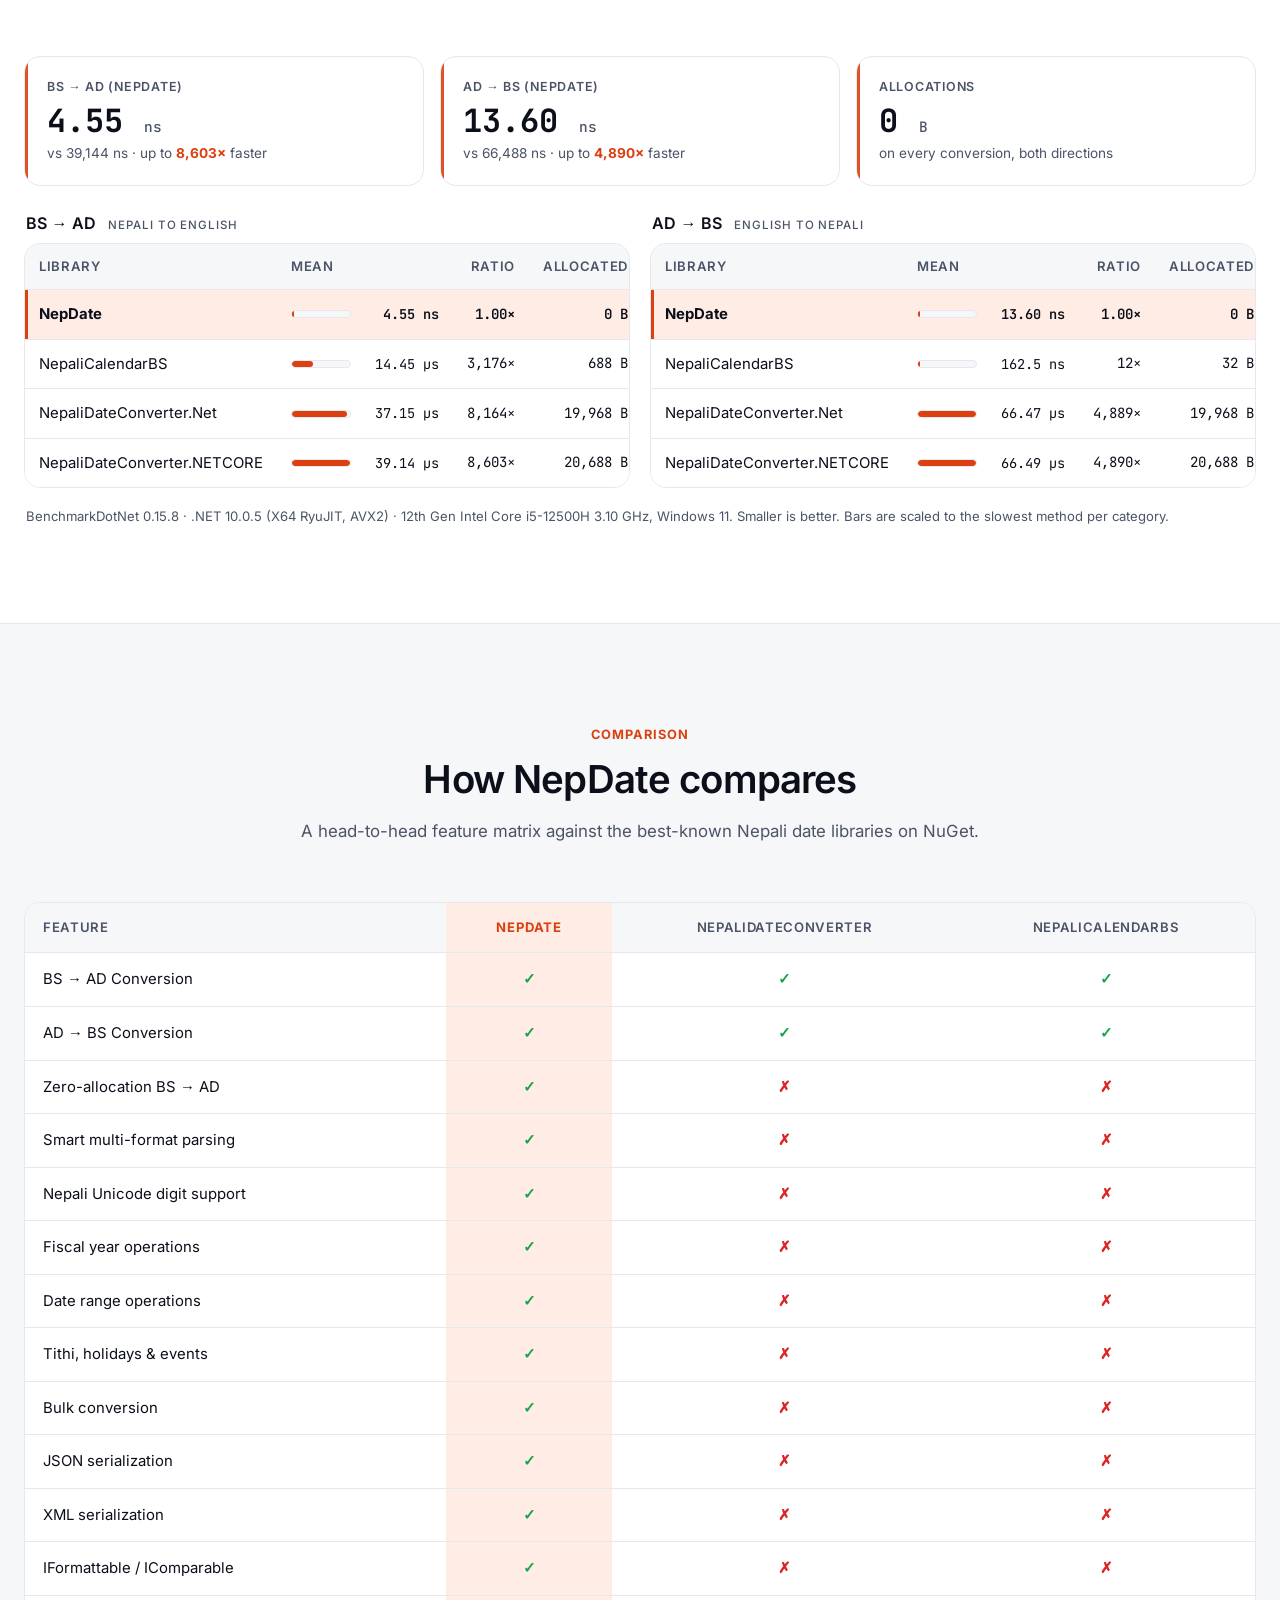
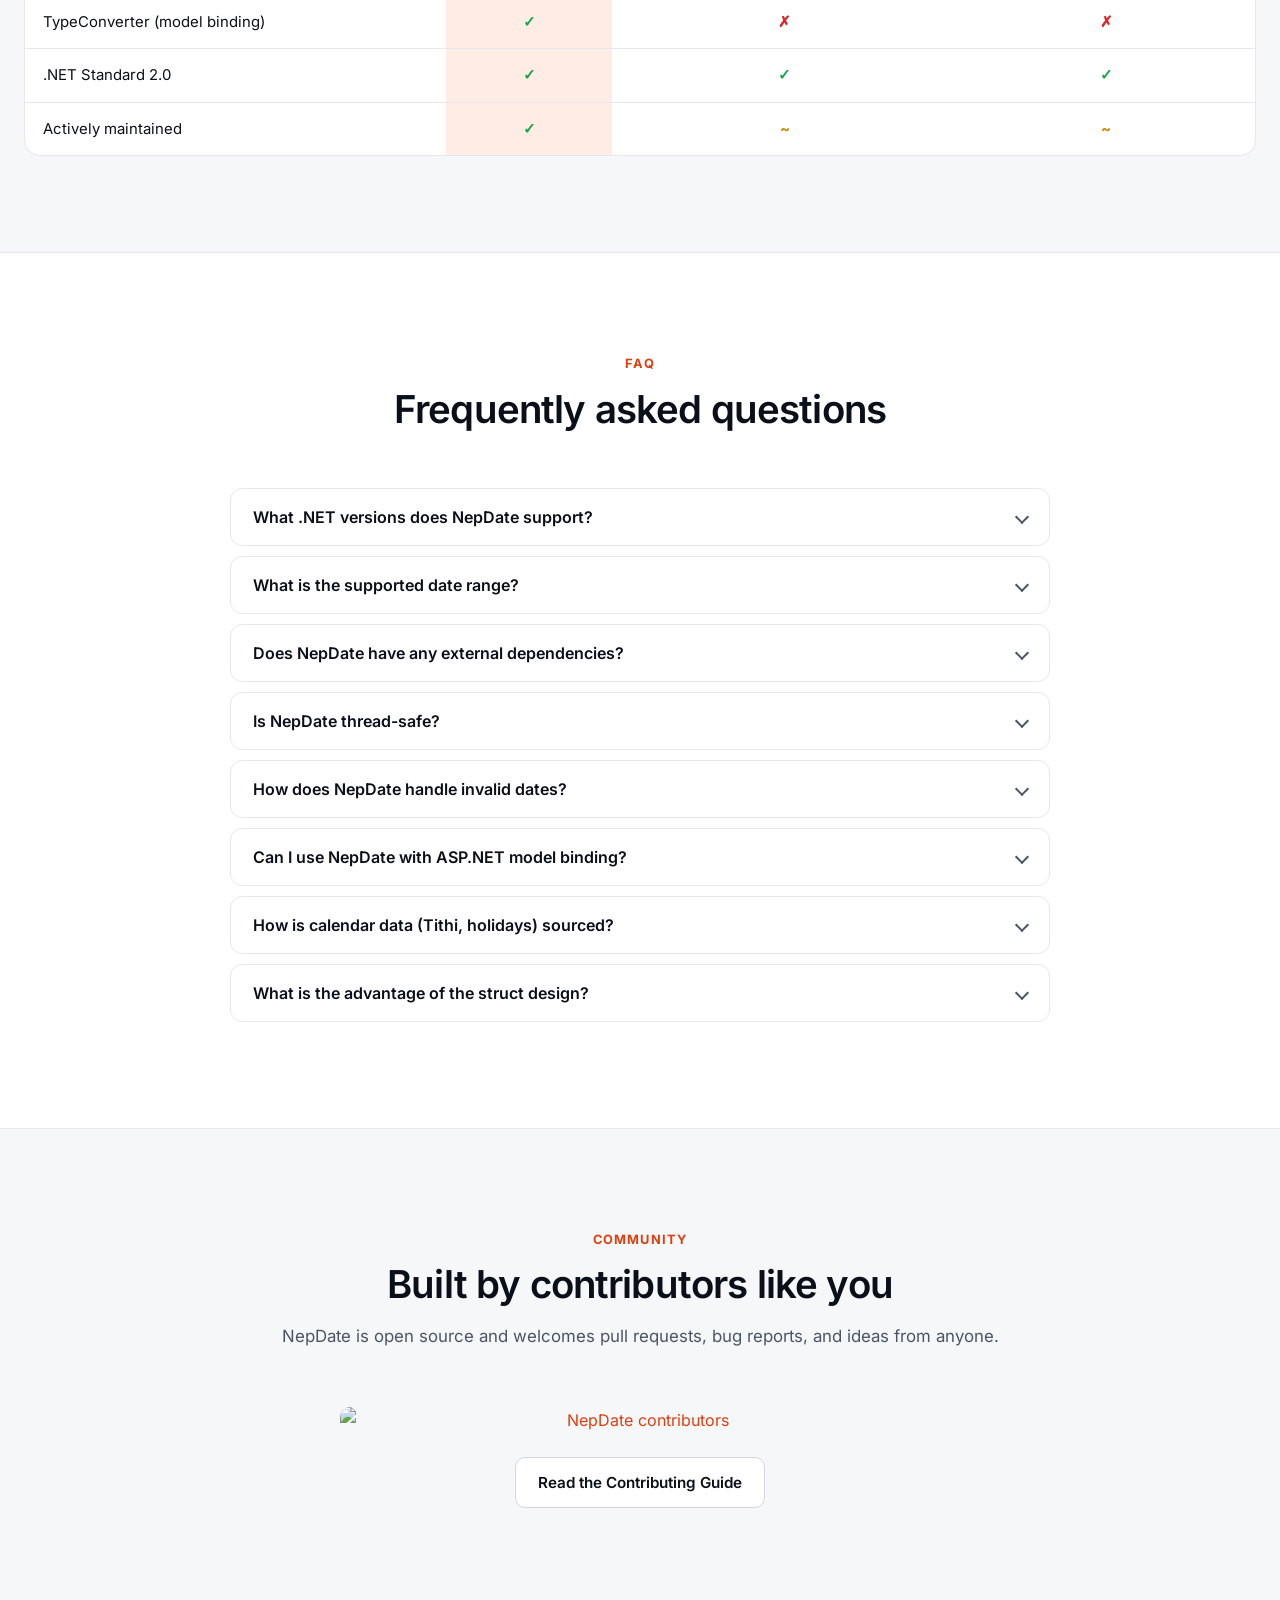
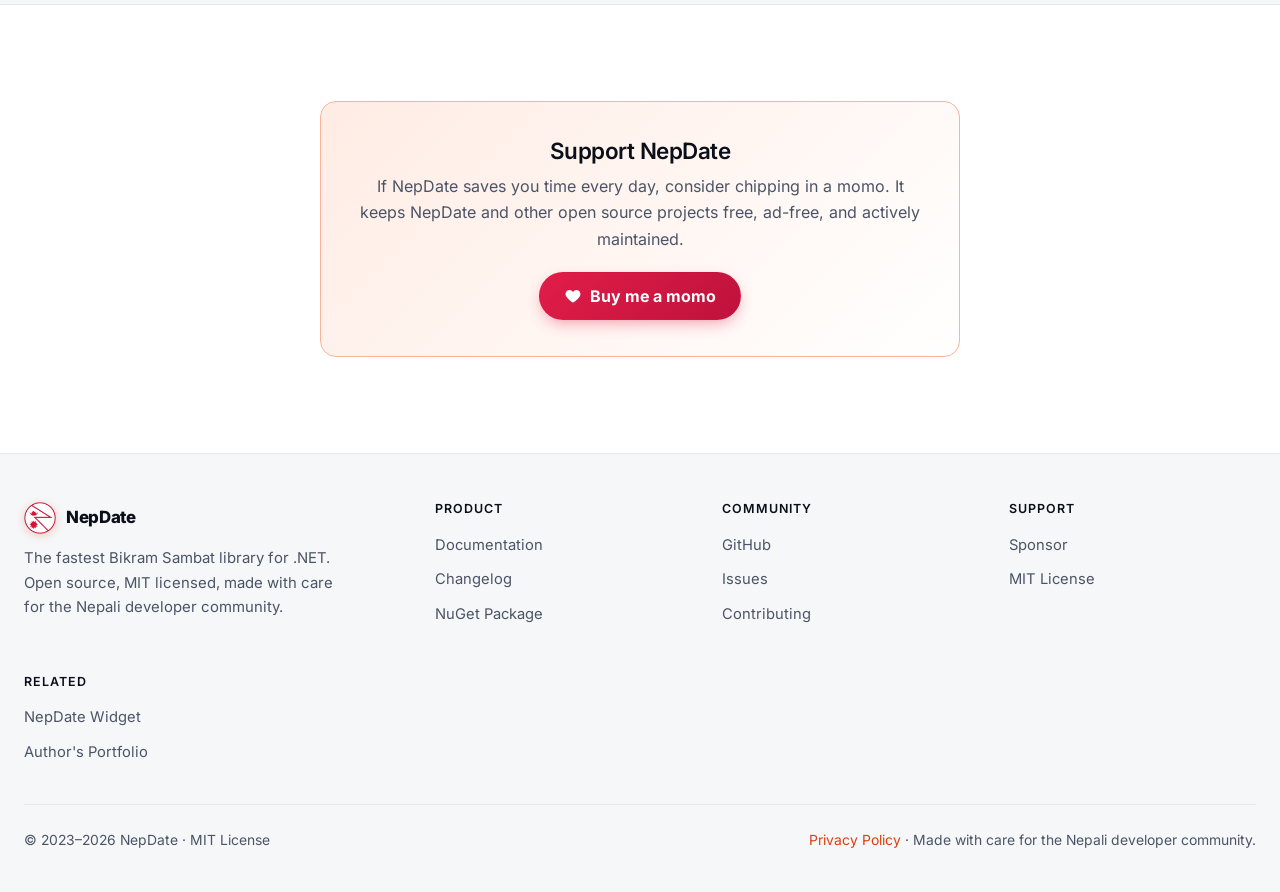
==== commit 2b9650e4: "docs: drop the parallel bulk conversion demo and feature text" ====
--- a/docs/index.html
+++ b/docs/index.html
@@ -84,7 +84,7 @@
           "priceCurrency": "USD",
           "availability": "https://schema.org/InStock"
         },
-        "featureList": "BS to AD date conversion, AD to BS date conversion, smart date parsing with 100+ spellings, custom format strings, Nepali Unicode output, fiscal year operations, fiscal quarter detection, NepaliDateRange with set operations, calendar metadata (tithi, public holidays, events), bulk conversion with auto-parallelization, System.Text.Json serialization, Newtonsoft.Json serialization, XML serialization, TypeConverter for ASP.NET model binding, IFormattable, ISpanFormattable, IParsable, IComparable, IEquatable",
+        "featureList": "BS to AD date conversion, AD to BS date conversion, smart date parsing with 100+ spellings, custom format strings, Nepali Unicode output, fiscal year operations, fiscal quarter detection, NepaliDateRange with set operations, calendar metadata (tithi, public holidays, events), bulk conversion, System.Text.Json serialization, Newtonsoft.Json serialization, XML serialization, TypeConverter for ASP.NET model binding, IFormattable, ISpanFormattable, IParsable, IComparable, IEquatable",
         "softwareRequirements": ".NET Standard 2.0 or higher",
         "screenshot": "https://nepdate.rajuprasai.com.np/assets/full-logo.png",
         "mainEntityOfPage": "https://nepdate.rajuprasai.com.np/"
@@ -528,7 +528,7 @@
           </div>
           <div class="faq-item">
             <button class="faq-q">What is the supported date range?</button>
-            <div class="faq-a"><div class="faq-a-inner"><p>NepDate supports Bikram Sambat dates from <strong>1901/01/01 BS</strong> (approximately 1844-04-13 AD) to the last day of <strong>2199/12 BS</strong> (approximately 2143-04-12 AD). Calendar metadata (Tithi, holidays, events) is available for <strong>2001 through 2089 BS</strong>.</p></div></div>
+            <div class="faq-a"><div class="faq-a-inner"><p>NepDate supports Bikram Sambat dates from <strong>1901/01/01 BS</strong> (1844-04-11 AD) to the last day of <strong>2199/12 BS</strong> (2143-04-15 AD). Calendar metadata (Tithi, holidays, events) is available for <strong>2001 through 2089 BS</strong>.</p></div></div>
           </div>
           <div class="faq-item">
             <button class="faq-q">Does NepDate have any external dependencies?</button>
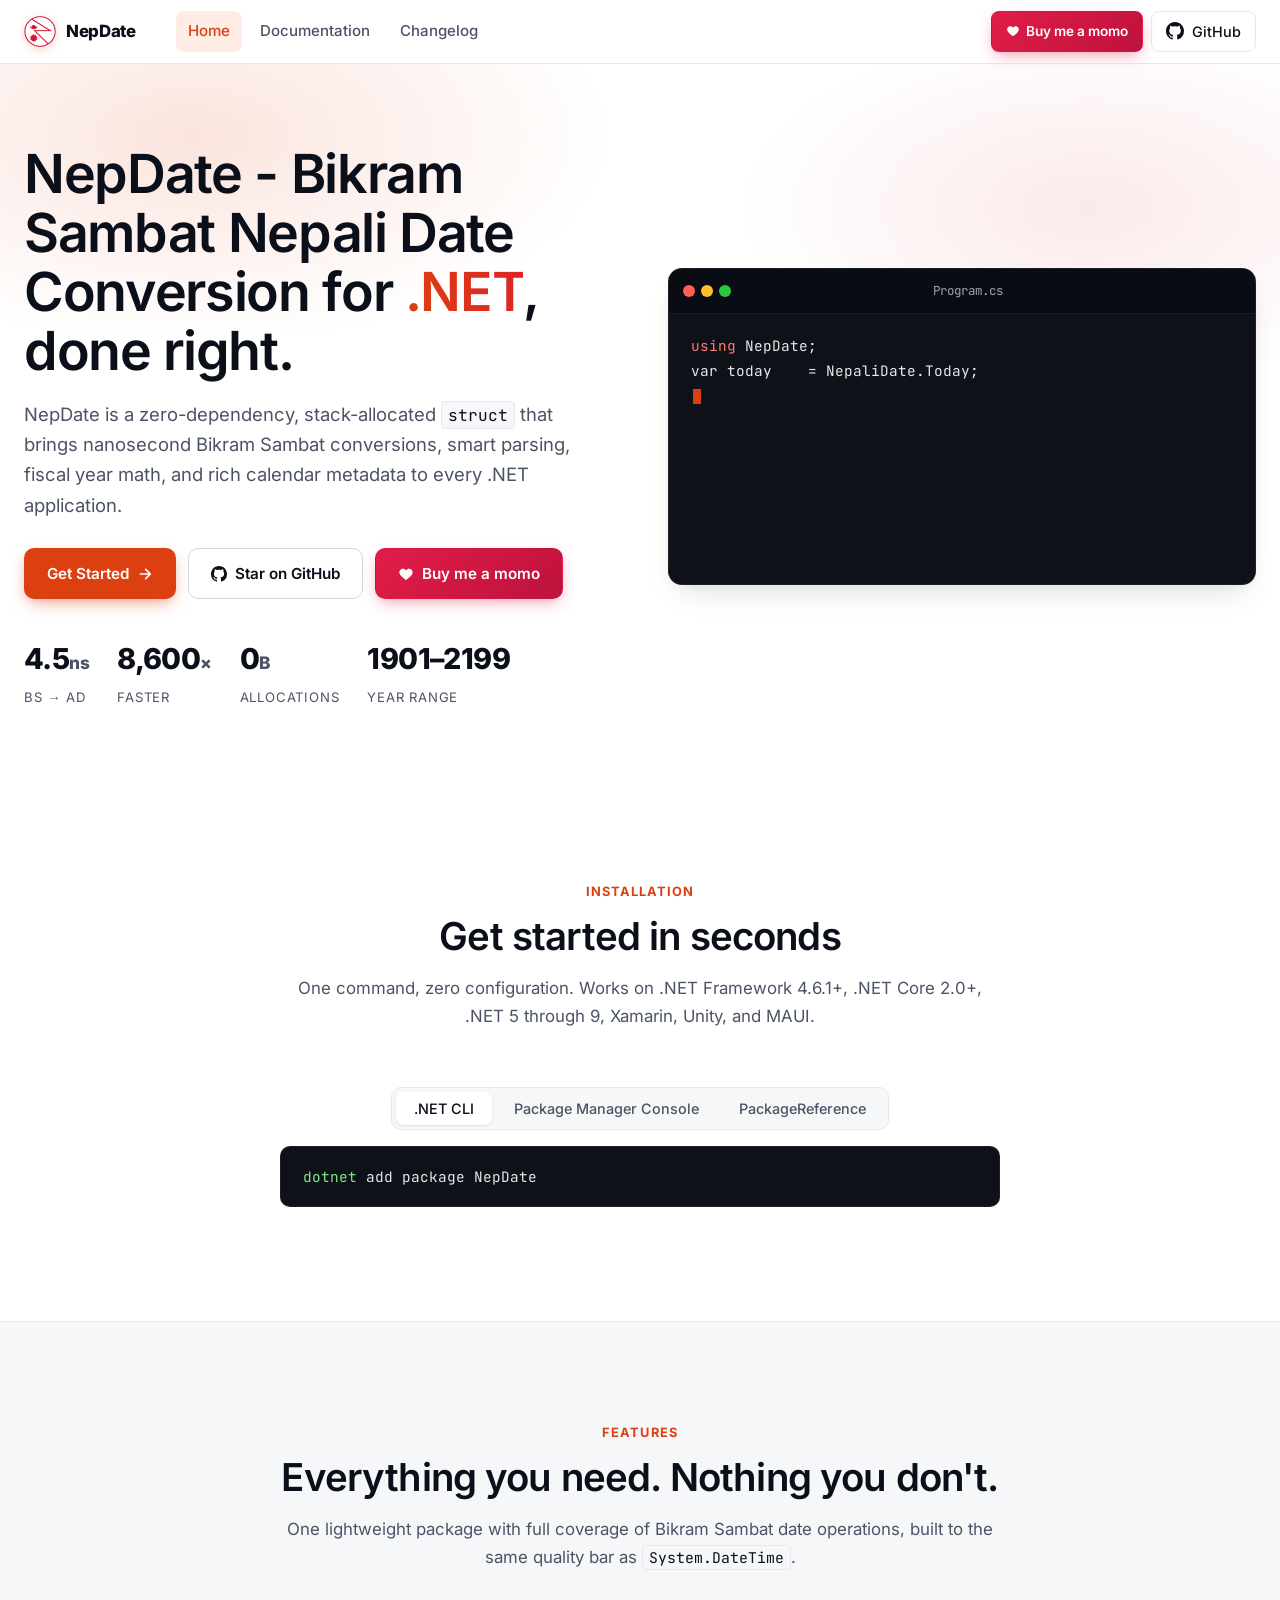
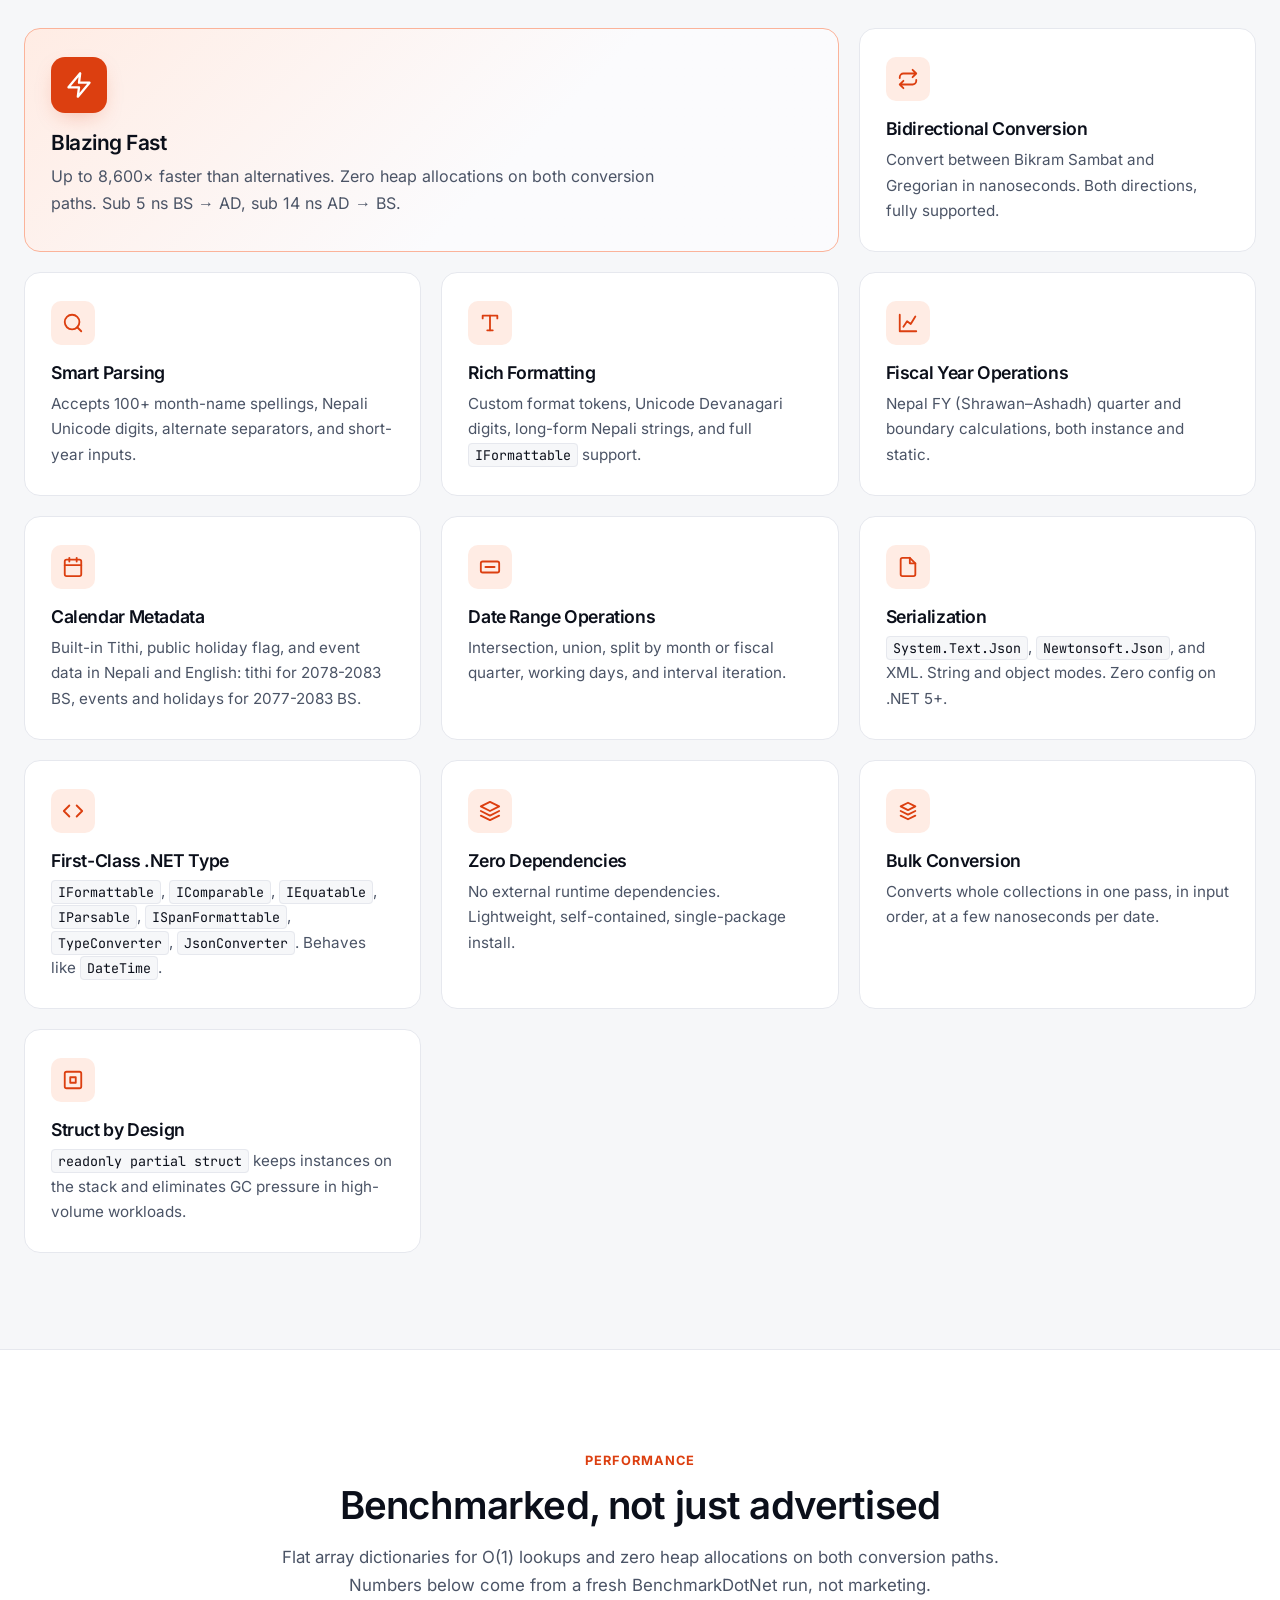
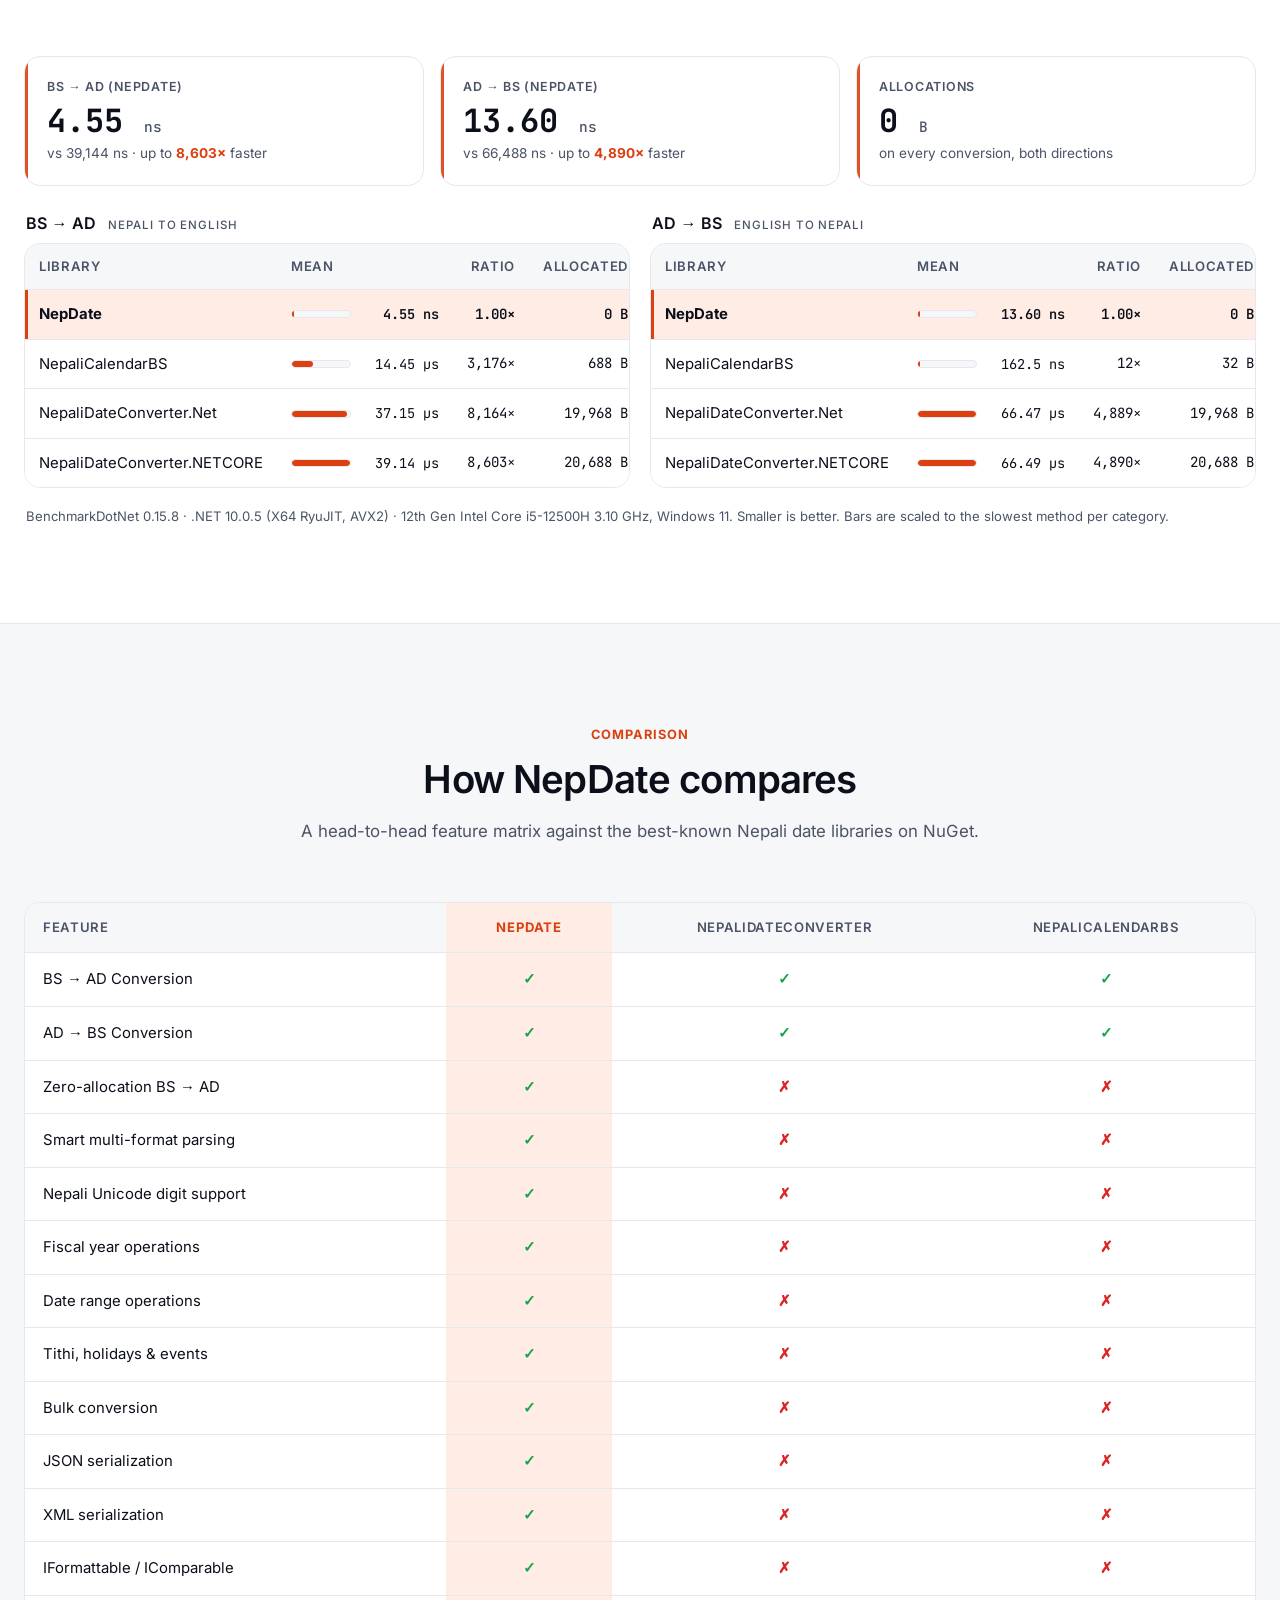
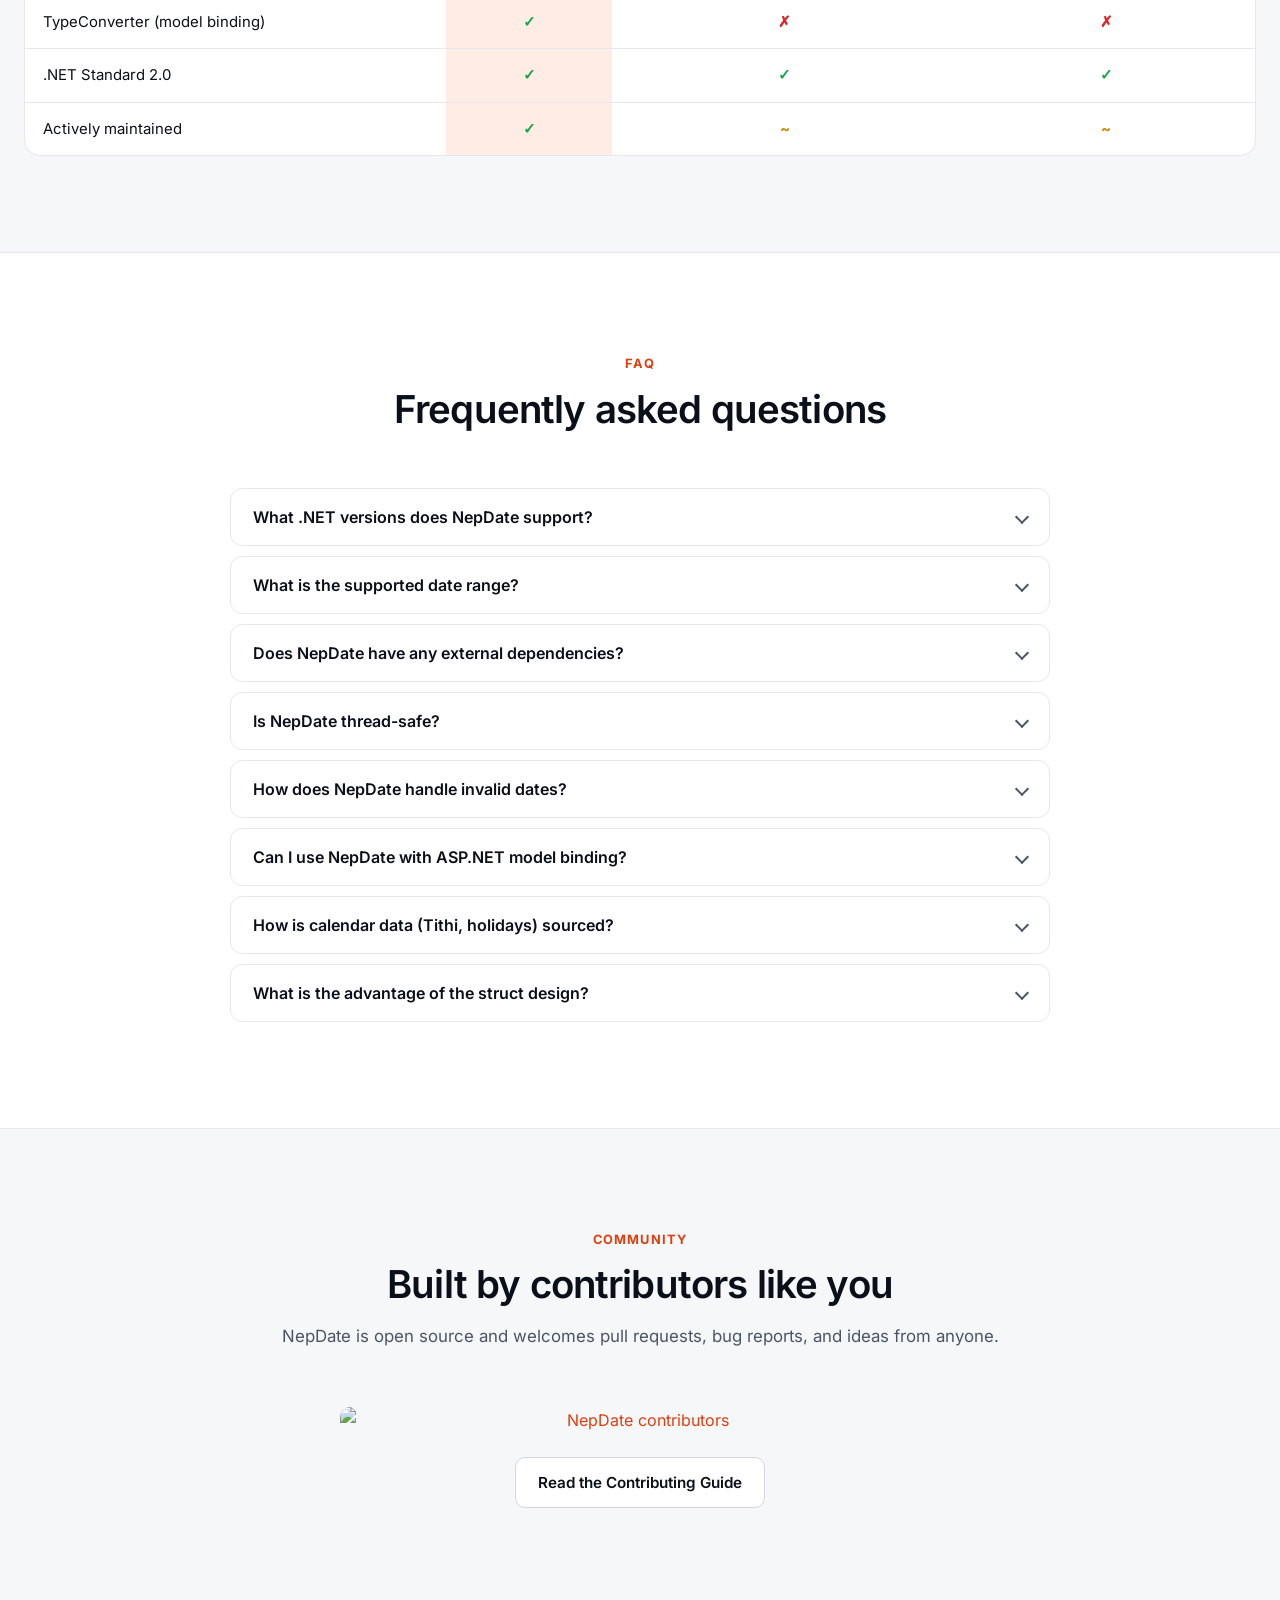
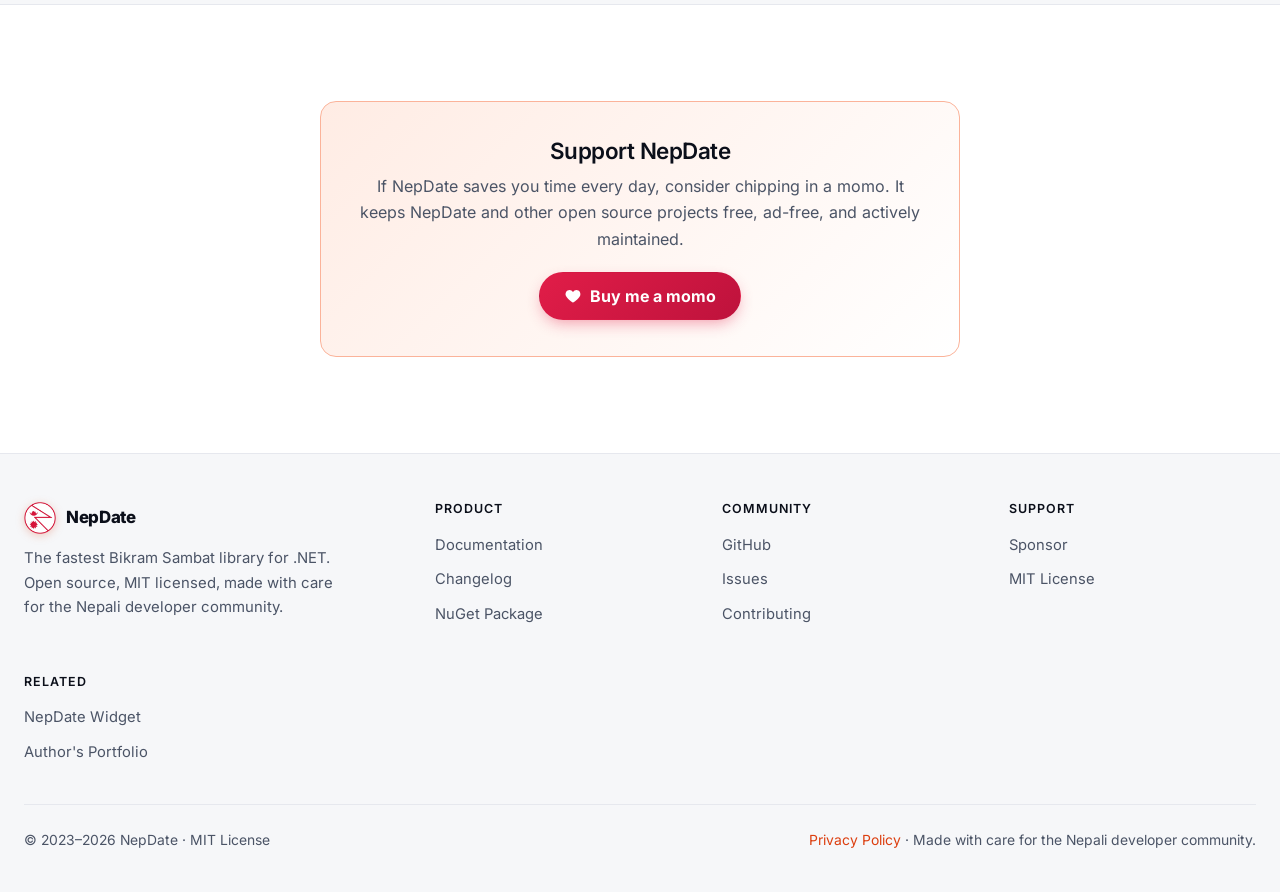
==== commit b1f55745: "chore: release 2.1.0 Version 2.1.0, with the changelog entry on the site.  Package: the project URL " ====
--- a/docs/index.html
+++ b/docs/index.html
@@ -55,9 +55,9 @@
         "@id": "https://nepdate.rajuprasai.com.np/#library",
         "name": "NepDate",
         "alternateName": ["NepDate Library", "Bikram Sambat .NET Library", "Nepali Date Library"],
-        "description": "Zero-dependency .NET library for Bikram Sambat (BS) date conversion, smart parsing with 100+ month-name spellings, fiscal year helpers, calendar metadata (tithi, holidays, events) for 2001-2089 BS, date range operations, serialization, and bulk conversion. 4.55 ns/op BS to AD conversion, zero allocations.",
+        "description": "Zero-dependency .NET library for Bikram Sambat (BS) date conversion, smart parsing with 100+ month-name spellings, fiscal year helpers, calendar metadata (tithi, holidays, events) for 2077-2083 BS, date range operations, serialization, and bulk conversion. 4.55 ns/op BS to AD conversion, zero allocations.",
         "url": "https://nepdate.rajuprasai.com.np/",
-        "softwareVersion": "2.0.7",
+        "softwareVersion": "2.1.0",
         "datePublished": "2023-04-22T00:00:00+05:45",
         "dateModified": "2026-06-01T00:00:00+05:45",
         "applicationCategory": "DeveloperApplication",
@@ -97,7 +97,7 @@
         "programmingLanguage": "C#",
         "runtimePlatform": ".NET Standard 2.0, .NET 8",
         "license": "https://opensource.org/licenses/MIT",
-        "version": "2.0.7",
+        "version": "2.1.0",
         "author": {
           "@type": "Person",
           "@id": "https://rajuprasai.com.np/#person",
@@ -313,7 +313,7 @@
           <div class="feature">
             <div class="feature-icon"><svg viewBox="0 0 24 24" fill="none" stroke="currentColor" stroke-width="2" stroke-linecap="round" stroke-linejoin="round"><rect x="3" y="4" width="18" height="18" rx="2"/><line x1="16" y1="2" x2="16" y2="6"/><line x1="8" y1="2" x2="8" y2="6"/><line x1="3" y1="10" x2="21" y2="10"/></svg></div>
             <h3>Calendar Metadata</h3>
-            <p>Built-in Tithi, public holiday flag, and event data in Nepali and English for 2001–2089 BS.</p>
+            <p>Built-in Tithi, public holiday flag, and event data in Nepali and English: tithi for 2078-2083 BS, events and holidays for 2077-2083 BS.</p>
           </div>
           <div class="feature">
             <div class="feature-icon"><svg viewBox="0 0 24 24" fill="none" stroke="currentColor" stroke-width="2" stroke-linecap="round" stroke-linejoin="round"><rect x="2" y="6" width="20" height="12" rx="2"/><line x1="7" y1="12" x2="17" y2="12"/></svg></div>
@@ -548,7 +548,7 @@
           </div>
           <div class="faq-item">
             <button class="faq-q">How is calendar data (Tithi, holidays) sourced?</button>
-            <div class="faq-a"><div class="faq-a-inner"><p>Calendar data is compiled from authoritative Bikram Sambat calendar references and cross-verified for accuracy, covering <strong>2001 through 2089 BS</strong>. The data is compiled into the library at build time. Properties return empty/default values for dates outside this range without throwing exceptions.</p></div></div>
+            <div class="faq-a"><div class="faq-a-inner"><p>Calendar data is compiled from authoritative Bikram Sambat calendar references and cross-verified for accuracy. Tithi is available for <strong>2078 through 2083 BS</strong>, events and public holidays for <strong>2077 through 2083 BS</strong>. The data is compiled into the library at build time. Properties return empty/default values for other dates without throwing exceptions.</p></div></div>
           </div>
           <div class="faq-item">
             <button class="faq-q">What is the advantage of the struct design?</button>
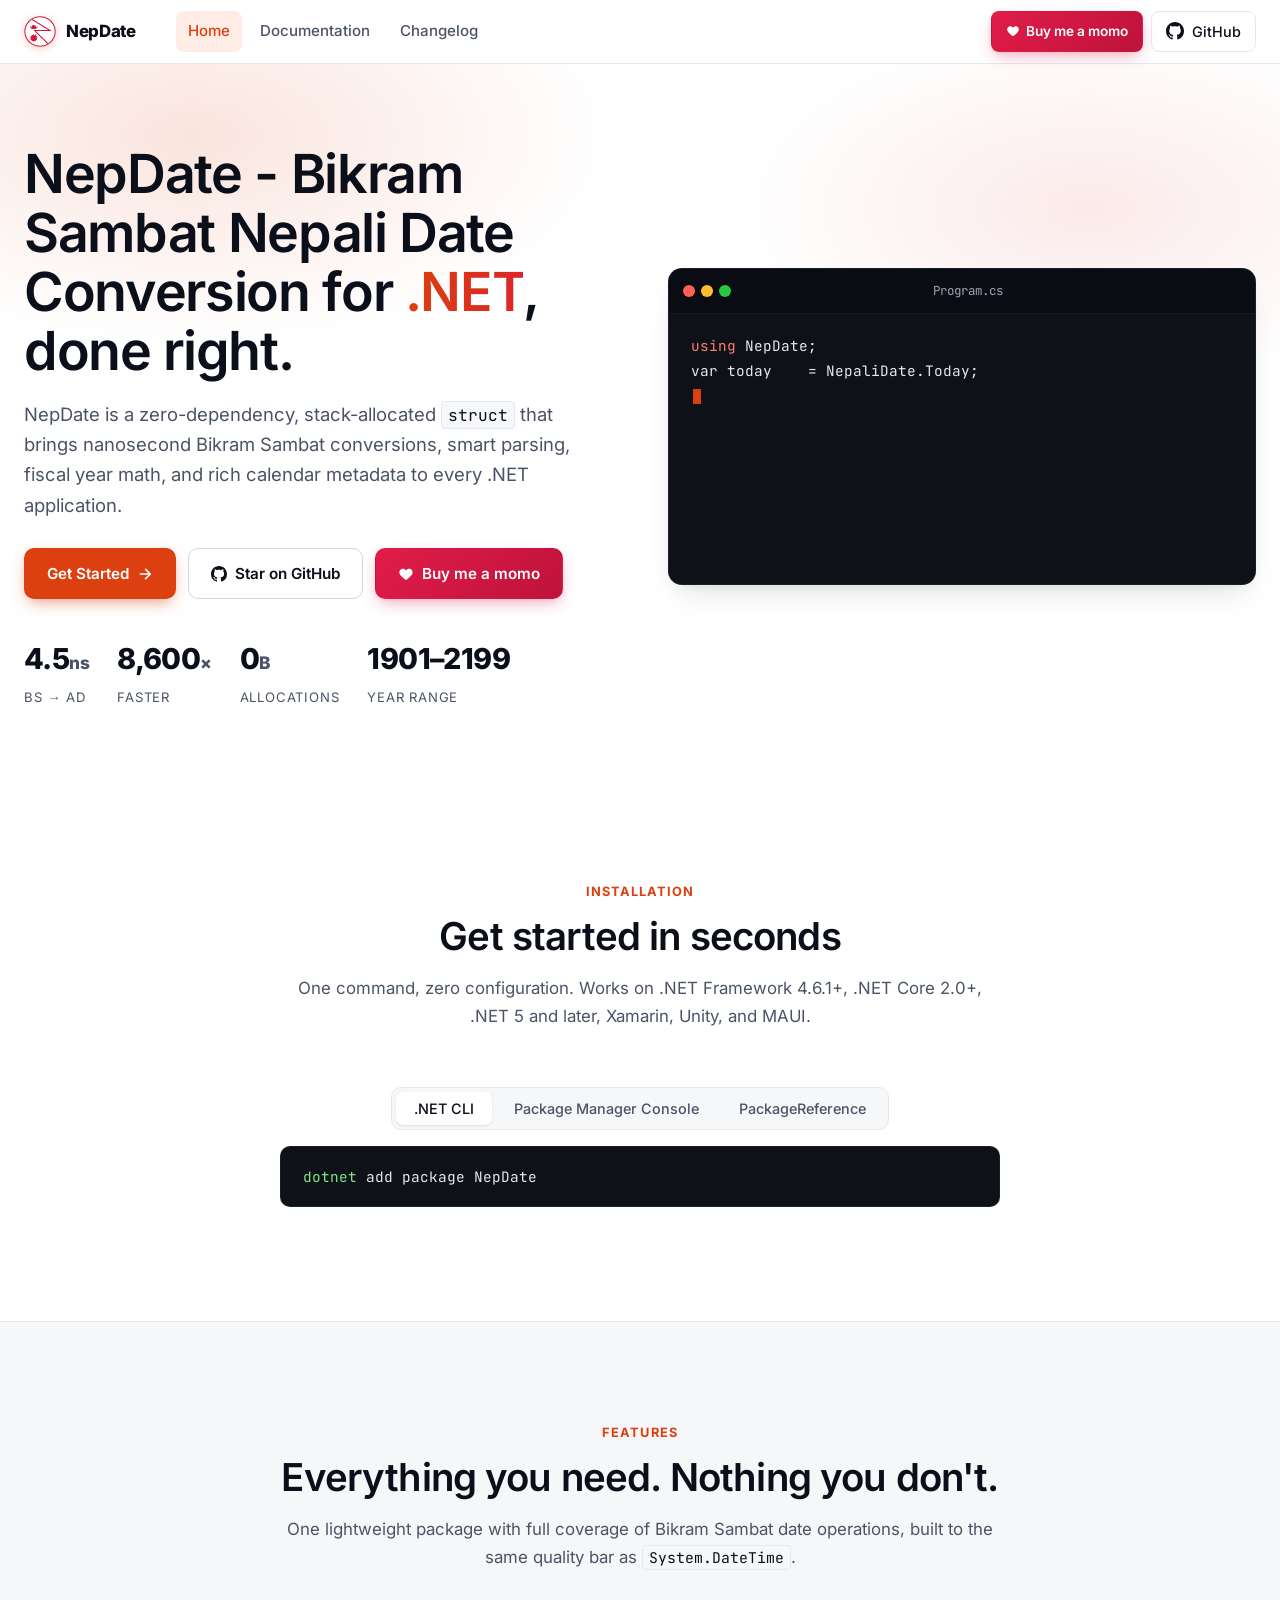
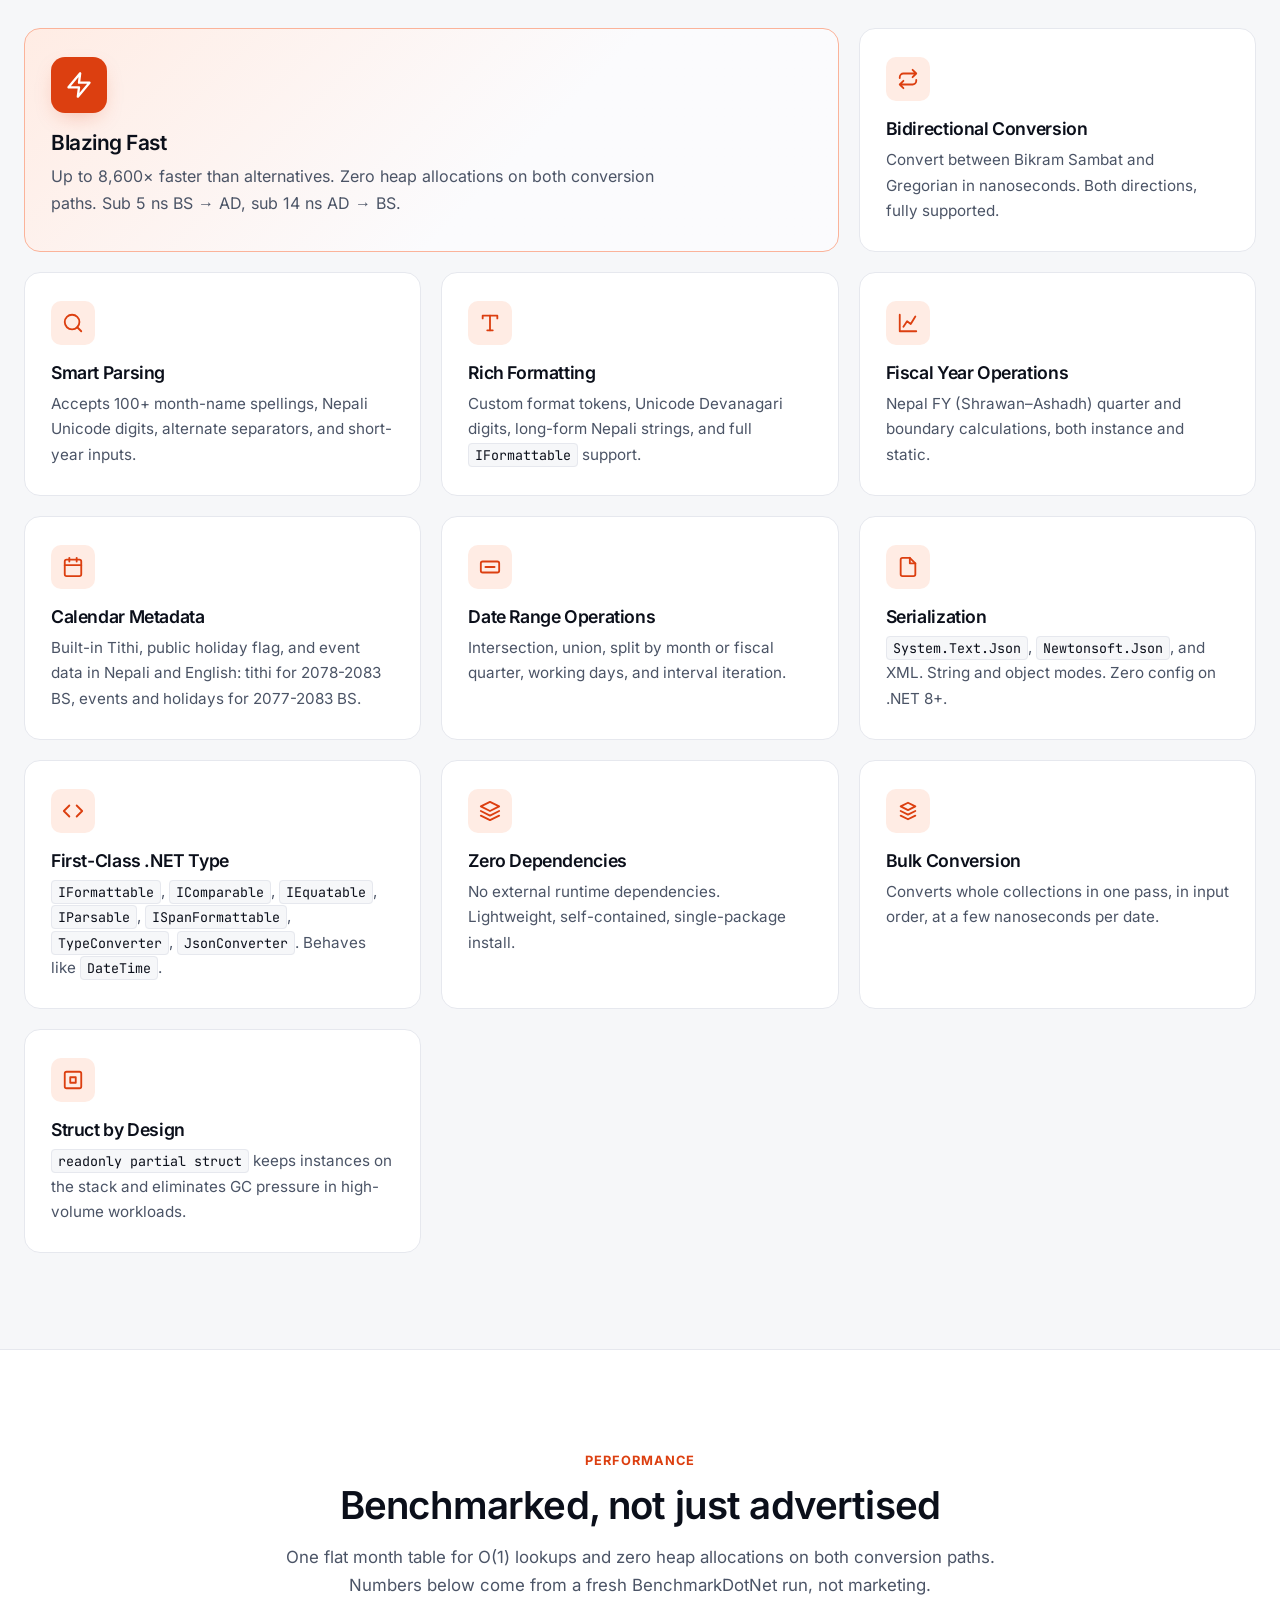
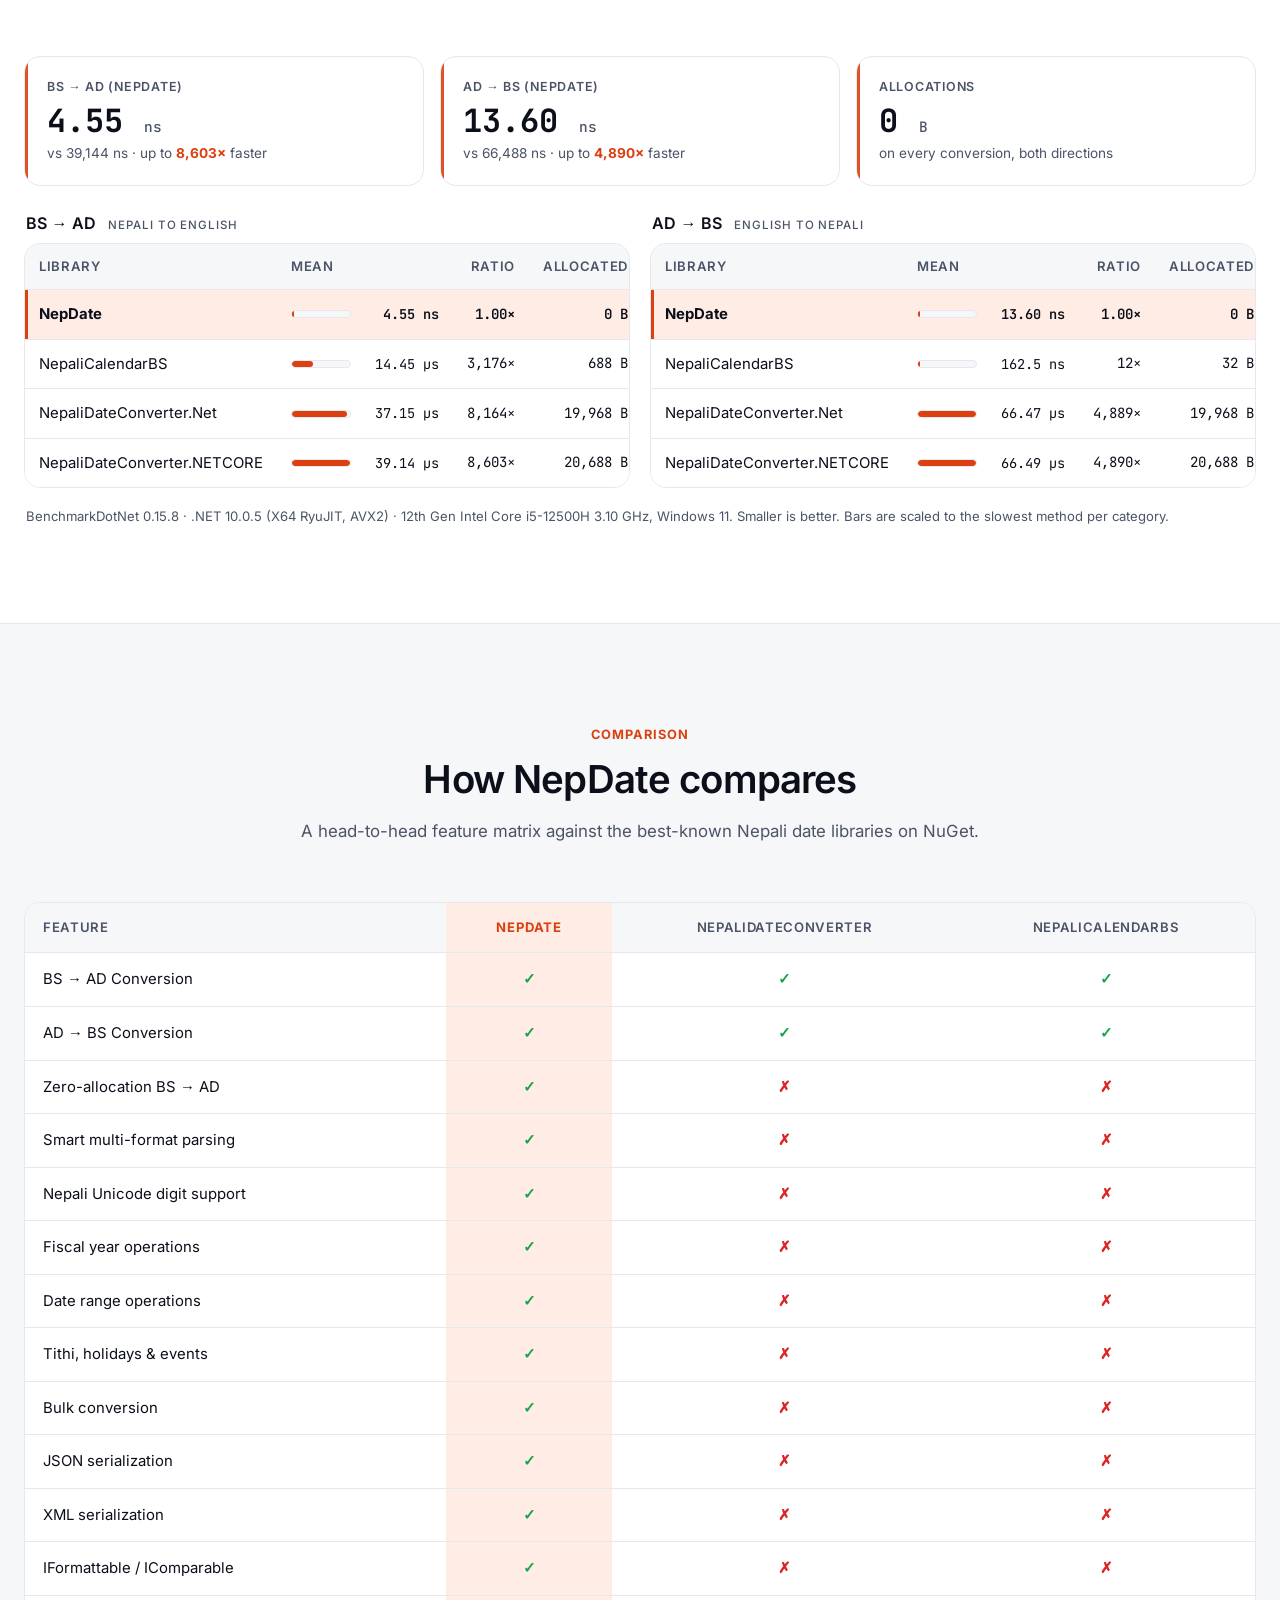
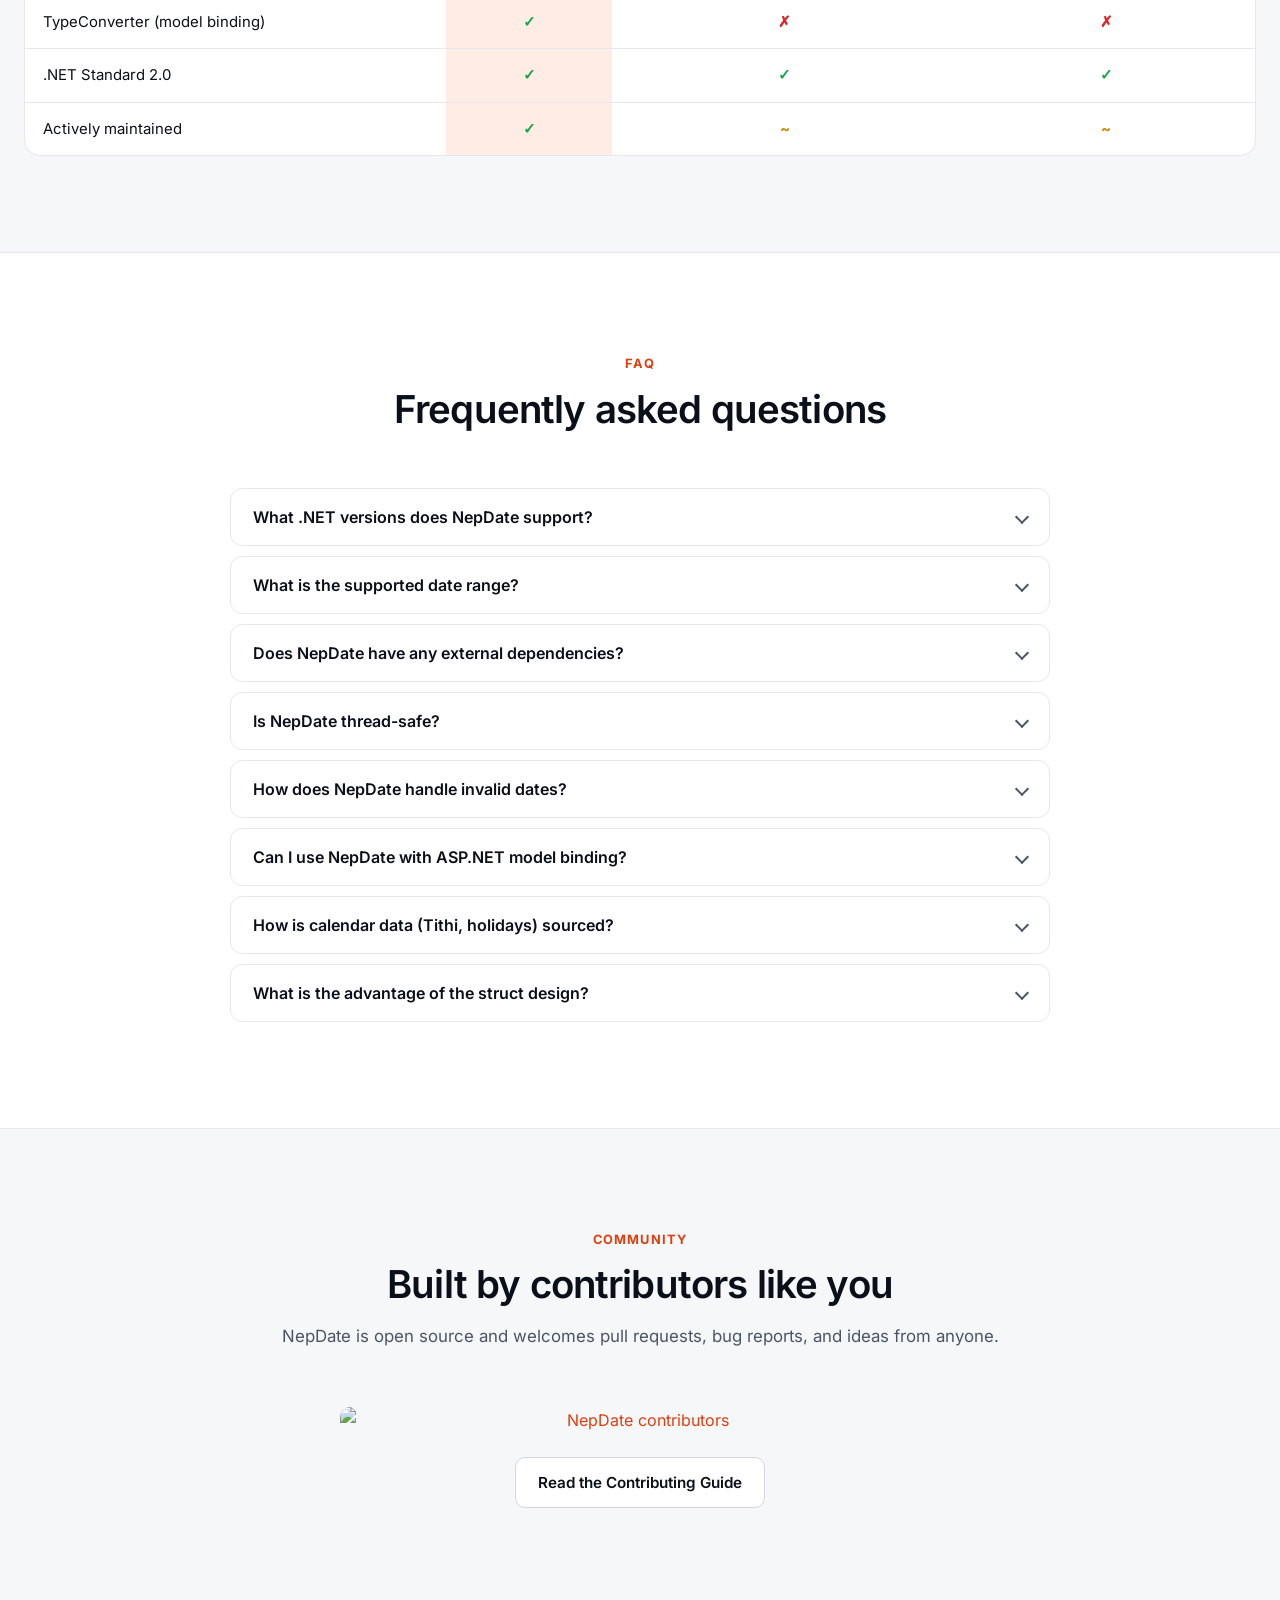
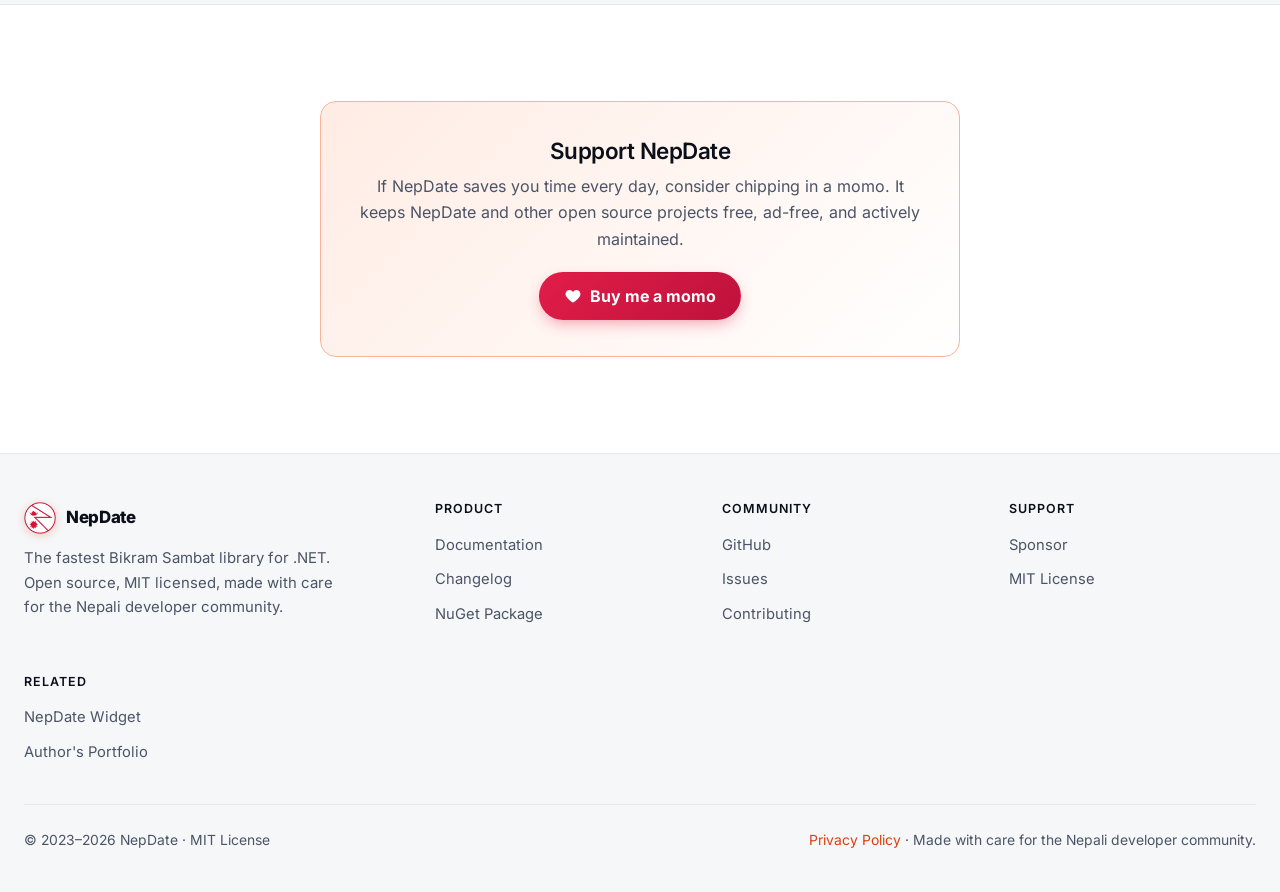
==== commit 625440fc: "docs: fix wrong examples and platform claims found in the final review - index.html and docs.html st" ====
--- a/docs/index.html
+++ b/docs/index.html
@@ -59,7 +59,7 @@
         "url": "https://nepdate.rajuprasai.com.np/",
         "softwareVersion": "2.1.0",
         "datePublished": "2023-04-22T00:00:00+05:45",
-        "dateModified": "2026-06-01T00:00:00+05:45",
+        "dateModified": "2026-11-19T00:00:00+05:45",
         "applicationCategory": "DeveloperApplication",
         "applicationSubCategory": "Date and Time Library",
         "operatingSystem": ".NET Standard 2.0, .NET 5, .NET 6, .NET 7, .NET 8, .NET 9, .NET 10, .NET Framework 4.6.1+, .NET Core 2.0+, Mono, Xamarin, MAUI, Unity",
@@ -114,7 +114,7 @@
         "isPartOf": { "@id": "https://nepdate.rajuprasai.com.np/#website" },
         "about": { "@id": "https://nepdate.rajuprasai.com.np/#library" },
         "datePublished": "2023-04-22T00:00:00+05:45",
-        "dateModified": "2026-06-01T00:00:00+05:45",
+        "dateModified": "2026-11-19T00:00:00+05:45",
         "inLanguage": "en",
         "breadcrumb": {
           "@type": "BreadcrumbList",
@@ -253,7 +253,7 @@
         <div class="section-head">
           <div class="section-eyebrow">Installation</div>
           <h2 class="section-title">Get started in seconds</h2>
-          <p class="section-sub">One command, zero configuration. Works on .NET Framework 4.6.1+, .NET Core 2.0+, .NET 5 through 9, Xamarin, Unity, and MAUI.</p>
+          <p class="section-sub">One command, zero configuration. Works on .NET Framework 4.6.1+, .NET Core 2.0+, .NET 5 and later, Xamarin, Unity, and MAUI.</p>
         </div>
 
         <div class="install-tabs" data-tabs>
@@ -269,7 +269,7 @@
             <pre><code class="language-bash">Install-Package NepDate</code></pre>
           </div>
           <div class="tab-panel" data-panel="ref">
-<pre><code class="language-bash">&lt;PackageReference Include="NepDate" Version="2.0.7" /&gt;</code></pre>
+<pre><code class="language-bash">&lt;PackageReference Include="NepDate" Version="2.1.0" /&gt;</code></pre>
           </div>
         </div>
       </div>
@@ -323,7 +323,7 @@
           <div class="feature">
             <div class="feature-icon"><svg viewBox="0 0 24 24" fill="none" stroke="currentColor" stroke-width="2" stroke-linecap="round" stroke-linejoin="round"><path d="M14 2H6a2 2 0 00-2 2v16a2 2 0 002 2h12a2 2 0 002-2V8z"/><polyline points="14 2 14 8 20 8"/></svg></div>
             <h3>Serialization</h3>
-            <p><code>System.Text.Json</code>, <code>Newtonsoft.Json</code>, and XML. String and object modes. Zero config on .NET 5+.</p>
+            <p><code>System.Text.Json</code>, <code>Newtonsoft.Json</code>, and XML. String and object modes. Zero config on .NET 8+.</p>
           </div>
           <div class="feature">
             <div class="feature-icon"><svg viewBox="0 0 24 24" fill="none" stroke="currentColor" stroke-width="2" stroke-linecap="round" stroke-linejoin="round"><polyline points="16 18 22 12 16 6"/><polyline points="8 6 2 12 8 18"/></svg></div>
@@ -355,7 +355,7 @@
         <div class="section-head">
           <div class="section-eyebrow">Performance</div>
           <h2 class="section-title">Benchmarked, not just advertised</h2>
-          <p class="section-sub">Flat array dictionaries for O(1) lookups and zero heap allocations on both conversion paths. Numbers below come from a fresh BenchmarkDotNet run, not marketing.</p>
+          <p class="section-sub">One flat month table for O(1) lookups and zero heap allocations on both conversion paths. Numbers below come from a fresh BenchmarkDotNet run, not marketing.</p>
         </div>
 
         <div class="bench-headline">
@@ -524,15 +524,15 @@
         <div class="faq">
           <div class="faq-item">
             <button class="faq-q">What .NET versions does NepDate support?</button>
-            <div class="faq-a"><div class="faq-a-inner"><p>NepDate targets <code>.NET Standard 2.0</code>, which means it works with .NET Framework 4.6.1+, .NET Core 2.0+, .NET 5/6/7/8/9, Xamarin, Unity, and MAUI. It also ships a <code>net8.0</code> target for newer API features like <code>IParsable</code> and <code>ISpanFormattable</code>.</p></div></div>
+            <div class="faq-a"><div class="faq-a-inner"><p>NepDate targets <code>.NET Standard 2.0</code>, which means it works with .NET Framework 4.6.1+, .NET Core 2.0+, .NET 5 and later, Xamarin, Unity, and MAUI. It also ships a <code>net8.0</code> target for newer API features like <code>IParsable</code> and <code>ISpanFormattable</code>.</p></div></div>
           </div>
           <div class="faq-item">
             <button class="faq-q">What is the supported date range?</button>
-            <div class="faq-a"><div class="faq-a-inner"><p>NepDate supports Bikram Sambat dates from <strong>1901/01/01 BS</strong> (1844-04-11 AD) to the last day of <strong>2199/12 BS</strong> (2143-04-15 AD). Calendar metadata (Tithi, holidays, events) is available for <strong>2001 through 2089 BS</strong>.</p></div></div>
+            <div class="faq-a"><div class="faq-a-inner"><p>NepDate supports Bikram Sambat dates from <strong>1901/01/01 BS</strong> (1844-04-11 AD) to the last day of <strong>2199/12 BS</strong> (2143-04-15 AD). Tithi is available for <strong>2078 through 2083 BS</strong>, events and public holidays for <strong>2077 through 2083 BS</strong>.</p></div></div>
           </div>
           <div class="faq-item">
             <button class="faq-q">Does NepDate have any external dependencies?</button>
-            <div class="faq-a"><div class="faq-a-inner"><p>No. NepDate has zero external runtime dependencies. <code>Newtonsoft.Json</code> and <code>System.Text.Json</code> references are internalized using <code>PrivateAssets=all</code>, so they never surface in your dependency graph.</p></div></div>
+            <div class="faq-a"><div class="faq-a-inner"><p>No. NepDate has no NuGet dependencies. <code>Newtonsoft.Json</code> and <code>System.Text.Json</code> are referenced with <code>PrivateAssets=all</code>, so they are not added to your project. To use the JSON helpers, reference the JSON library yourself; <code>System.Text.Json</code> already comes with .NET 8 and later.</p></div></div>
           </div>
           <div class="faq-item">
             <button class="faq-q">Is NepDate thread-safe?</button>
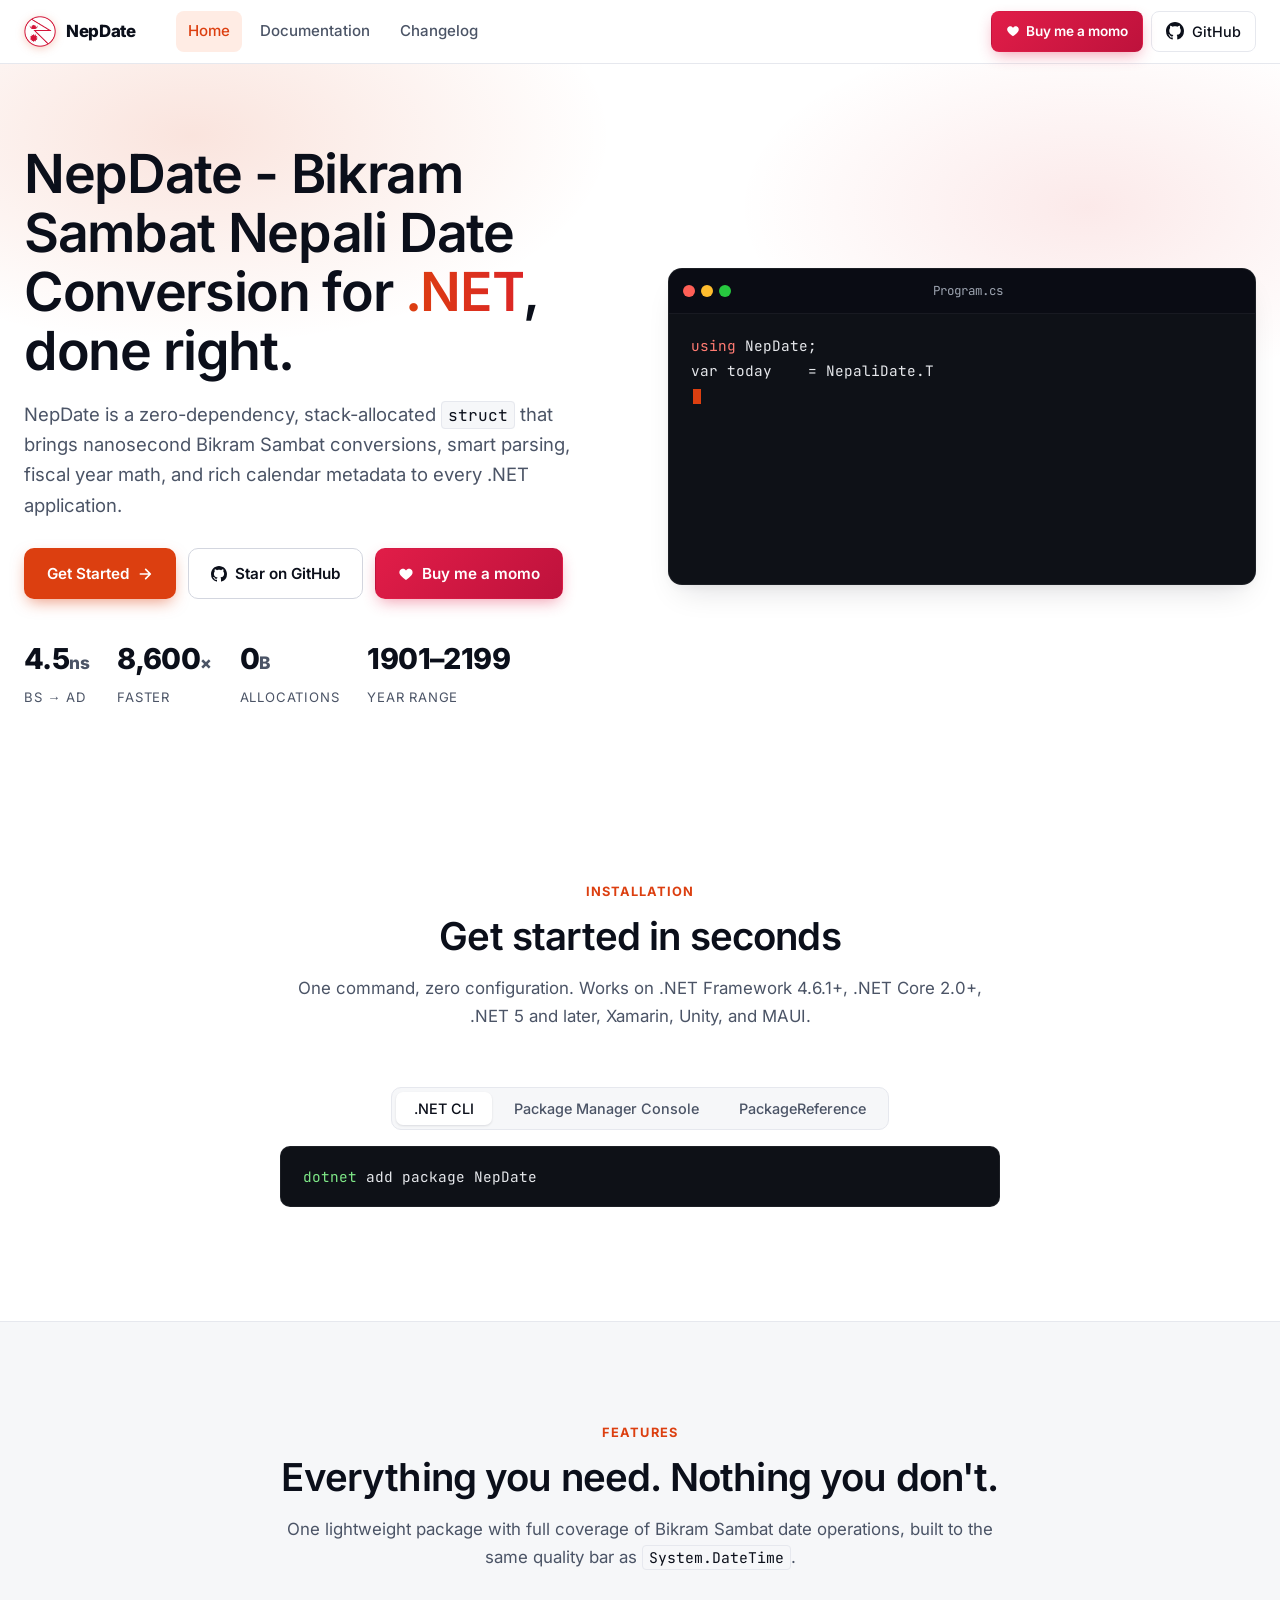
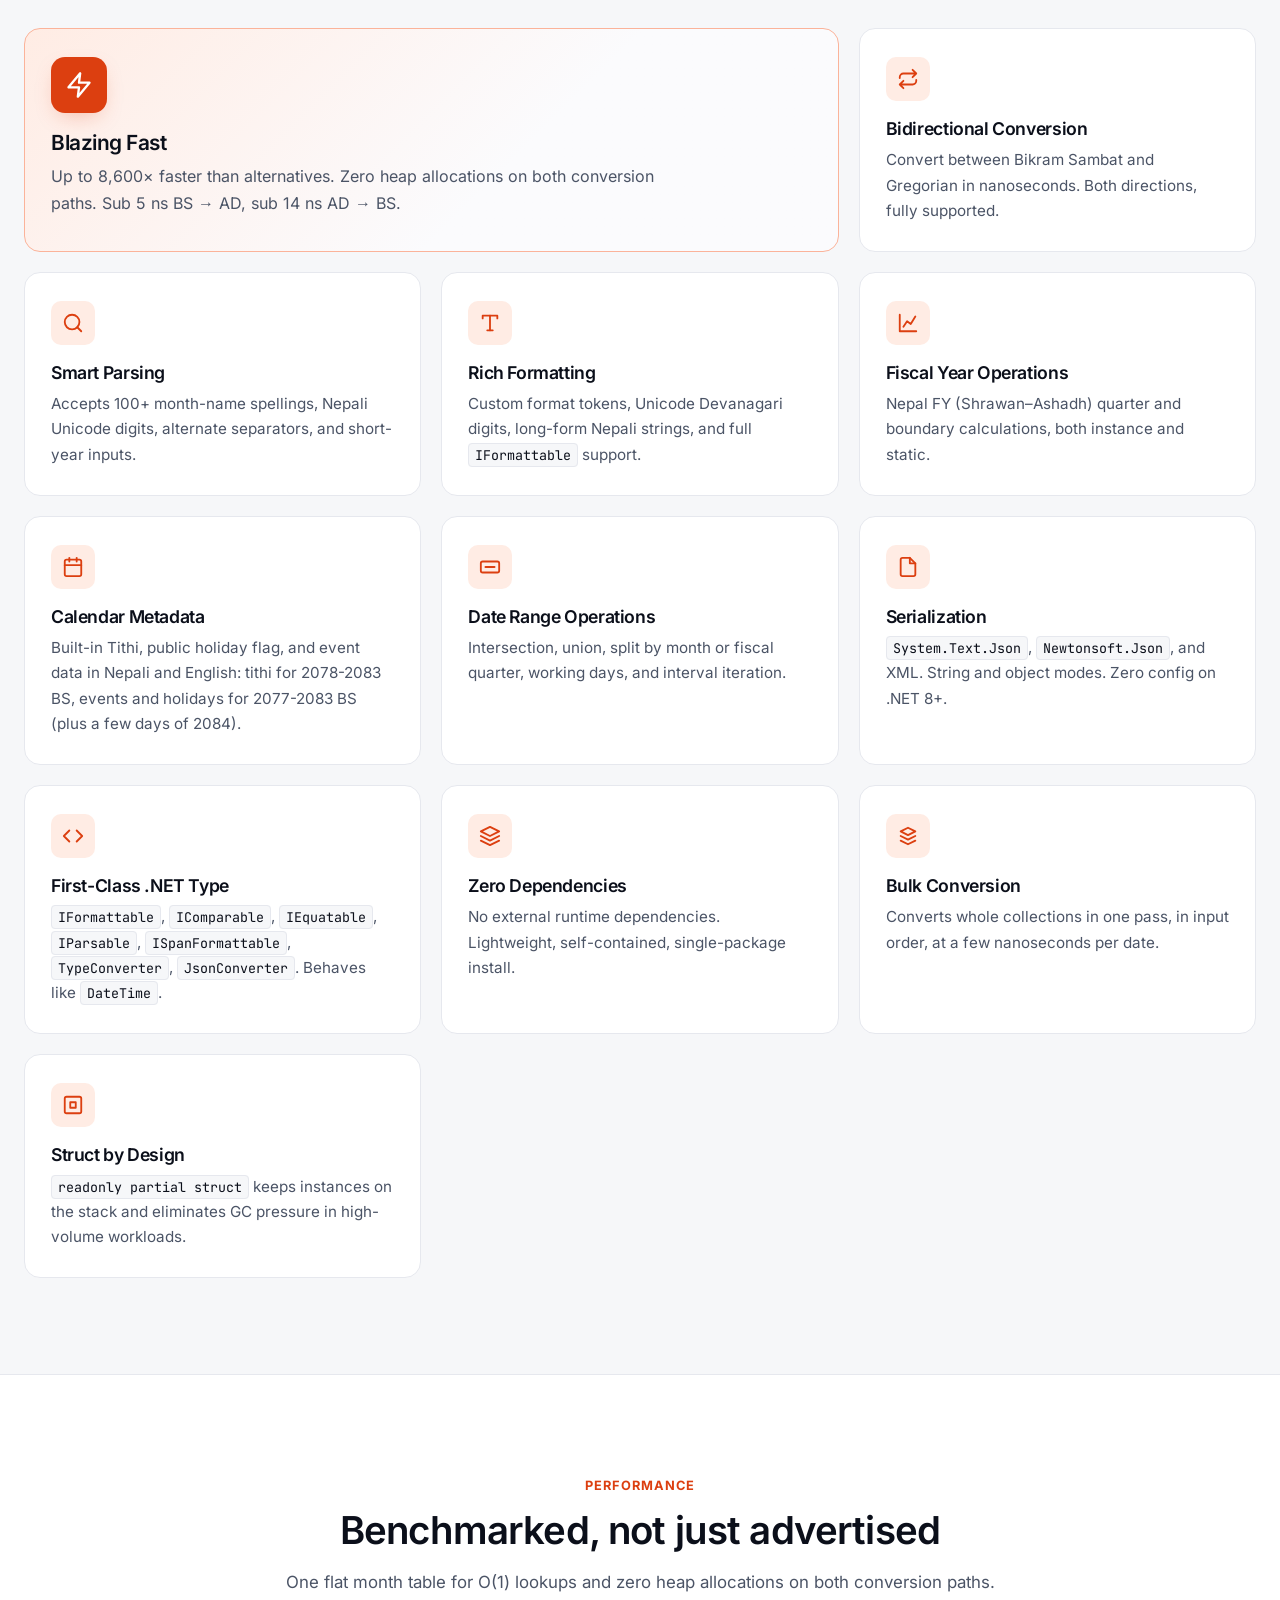
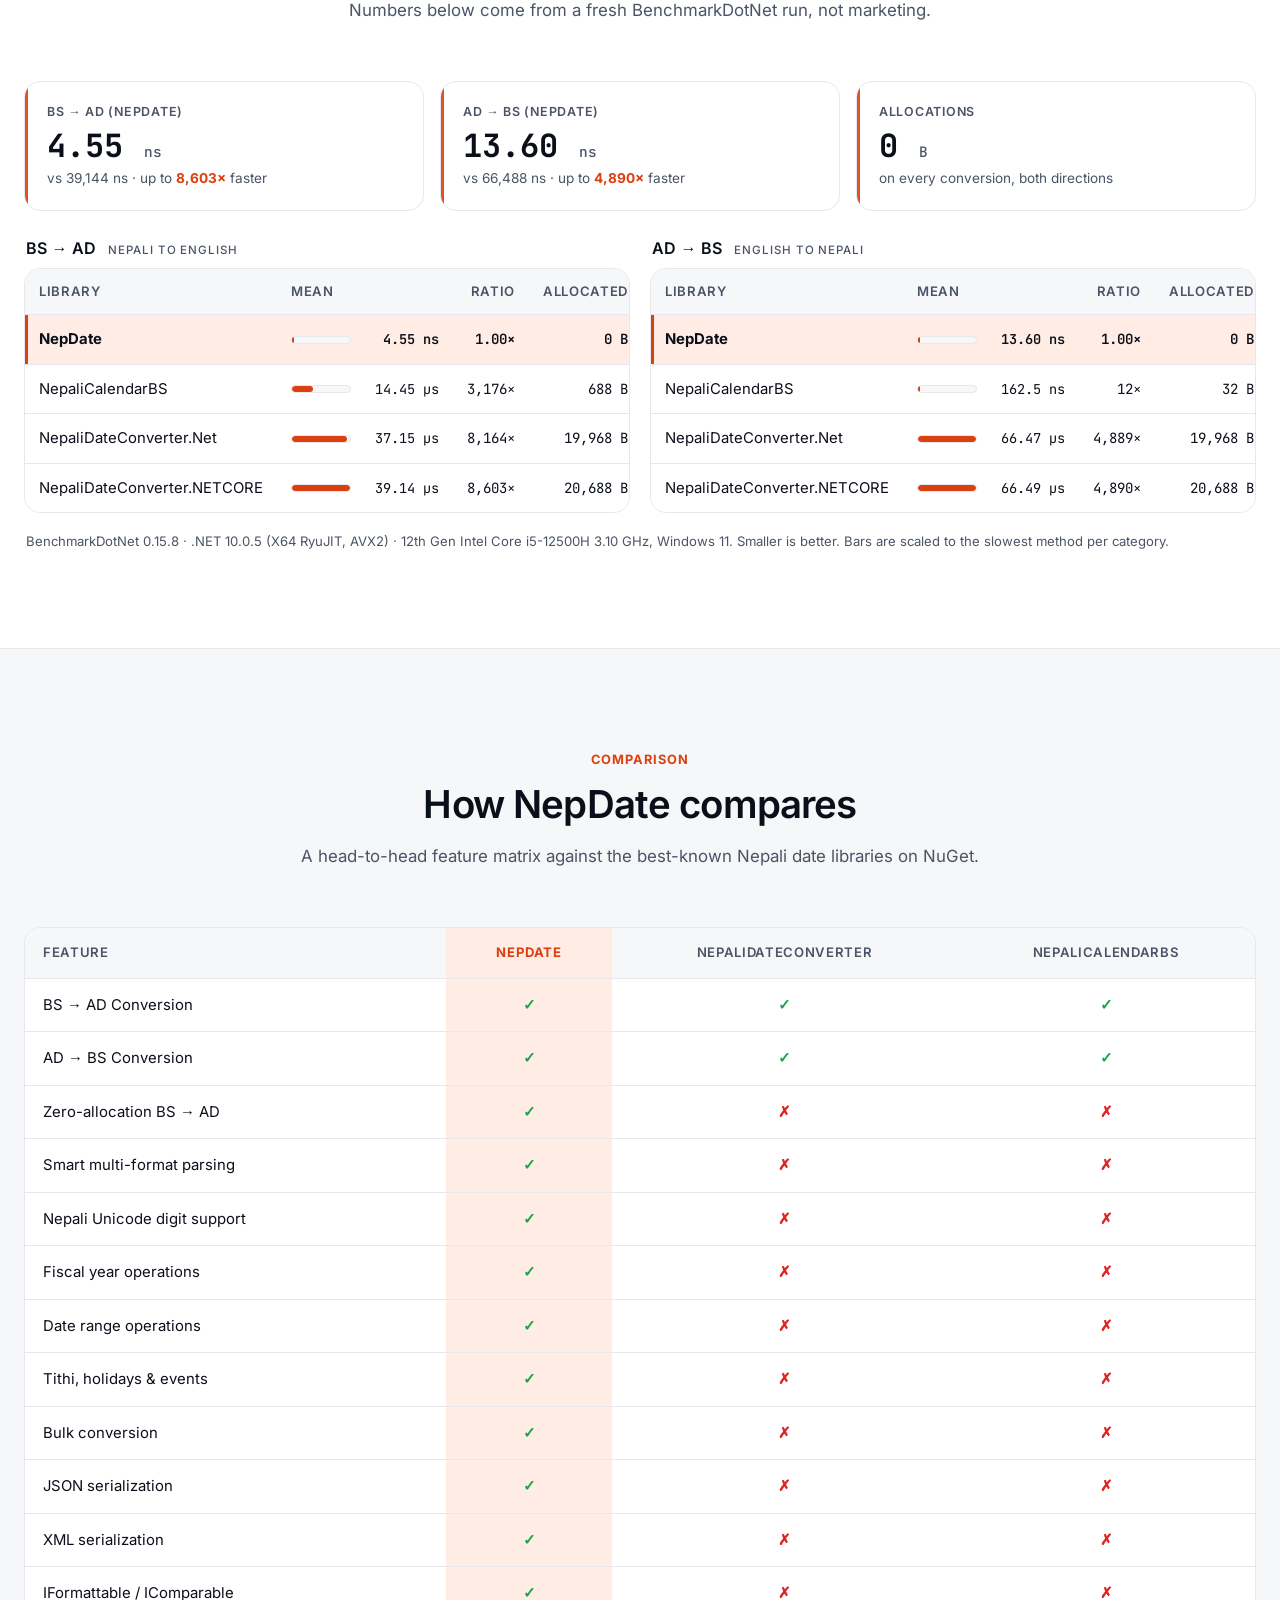
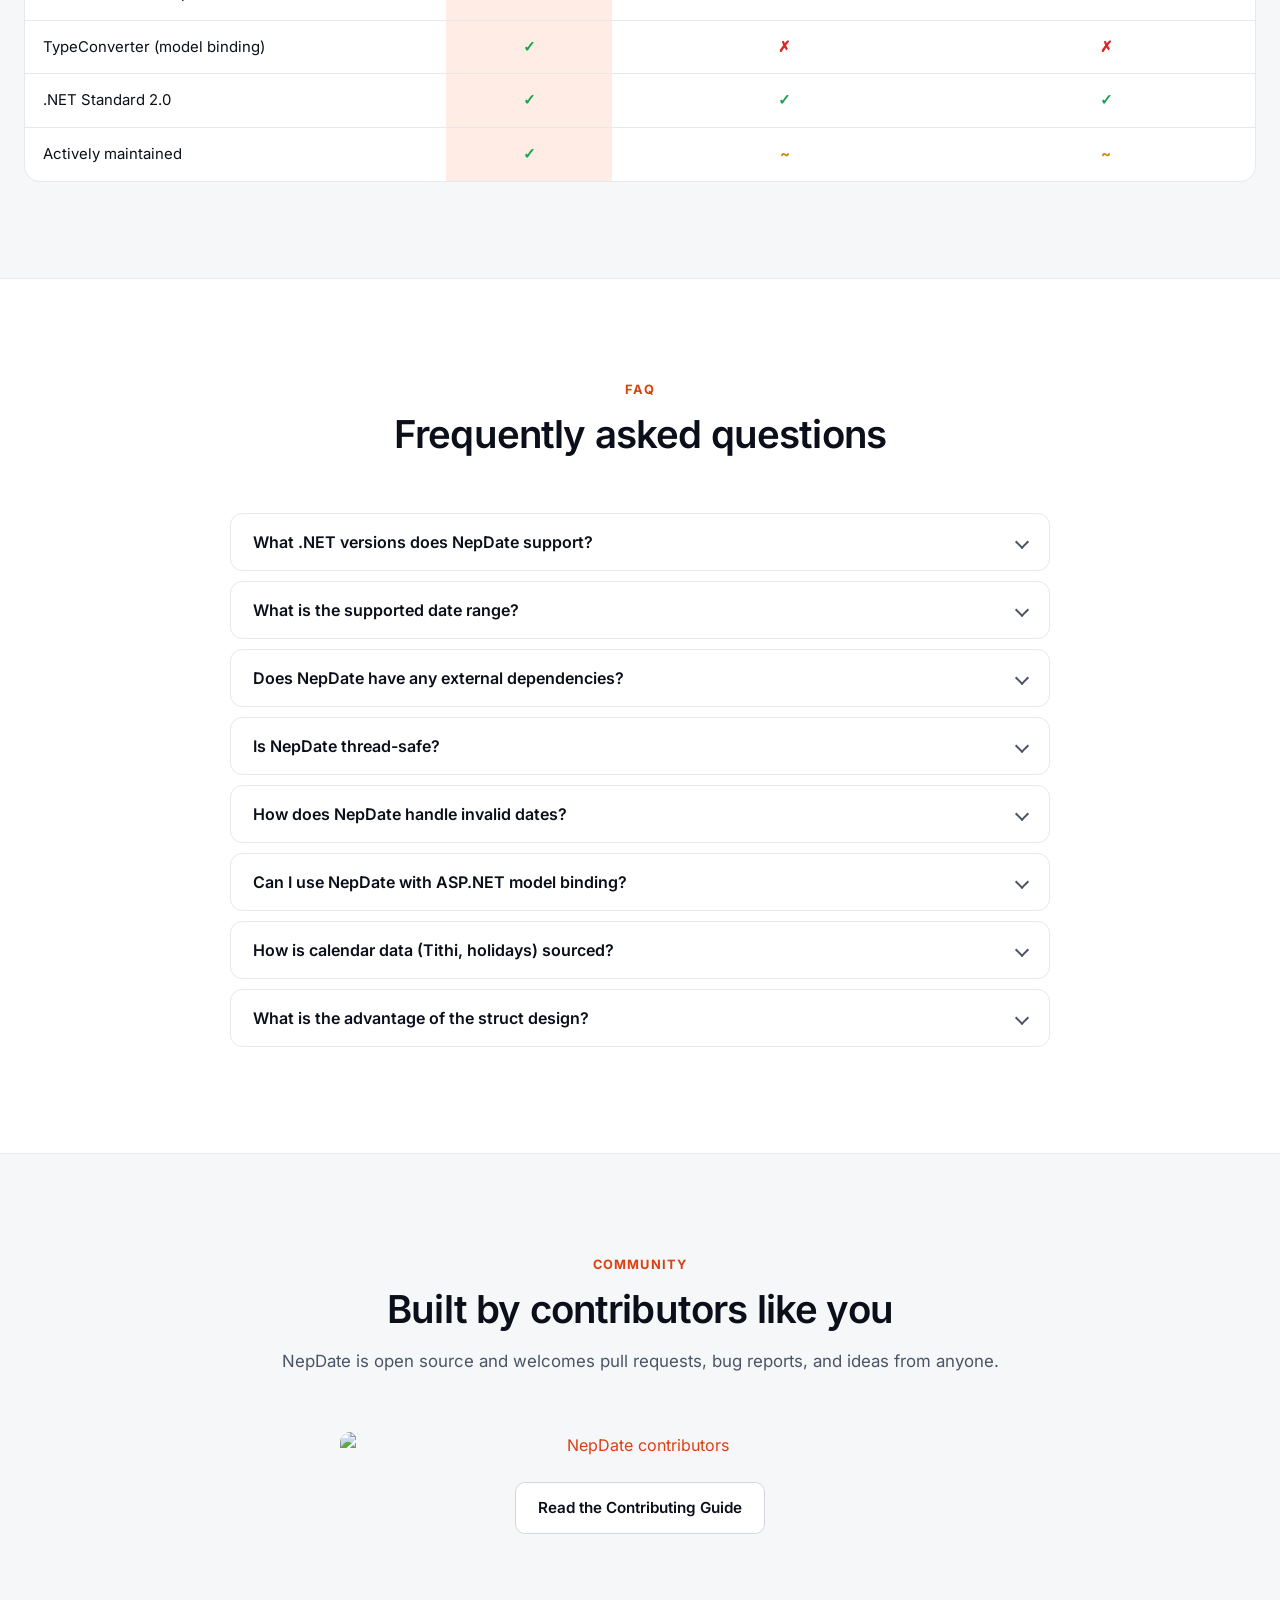
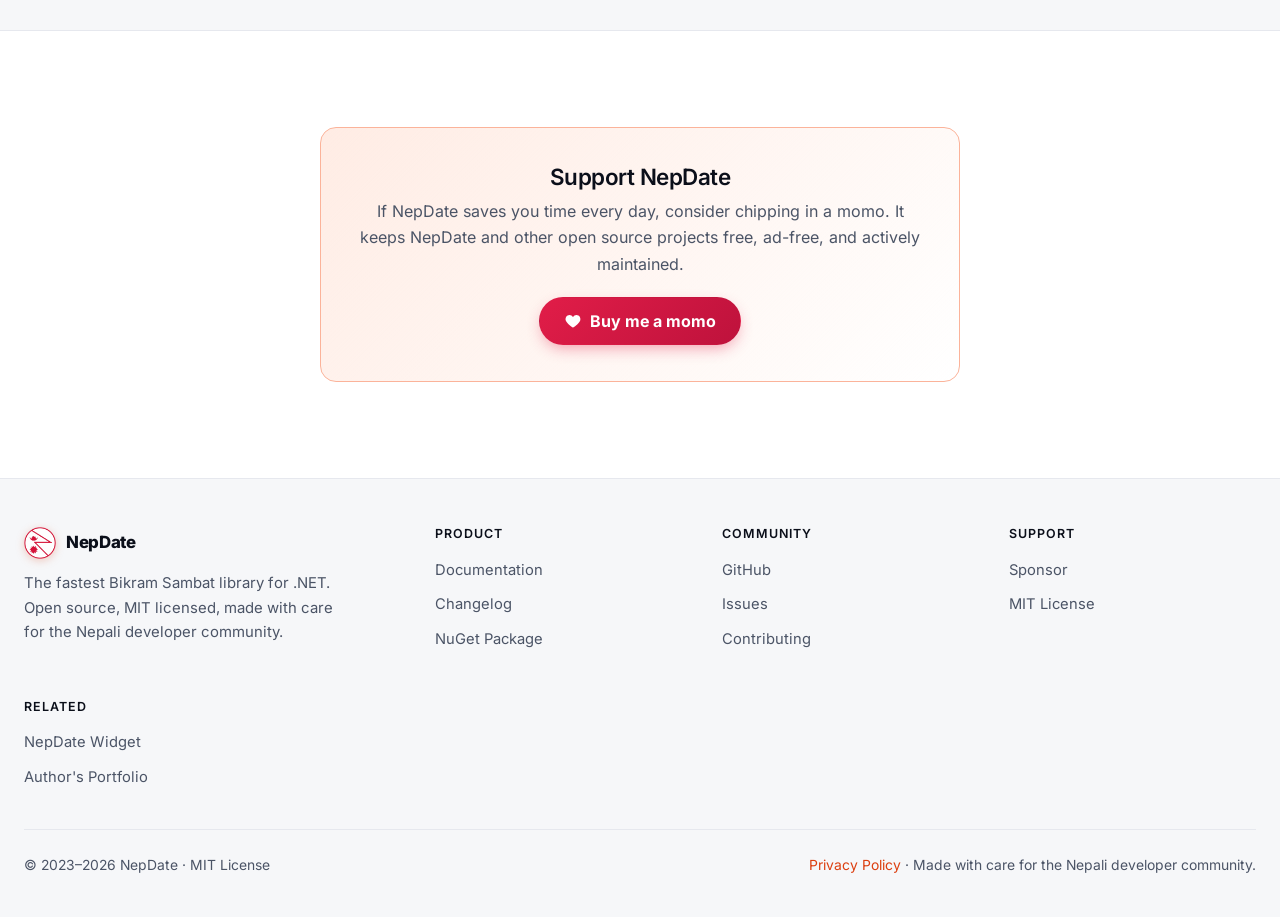
==== commit 87401a7f: "docs: state the JSON references, 2084 data and Union behaviour exactly Verified against the packed 2" ====
--- a/docs/index.html
+++ b/docs/index.html
@@ -55,7 +55,7 @@
         "@id": "https://nepdate.rajuprasai.com.np/#library",
         "name": "NepDate",
         "alternateName": ["NepDate Library", "Bikram Sambat .NET Library", "Nepali Date Library"],
-        "description": "Zero-dependency .NET library for Bikram Sambat (BS) date conversion, smart parsing with 100+ month-name spellings, fiscal year helpers, calendar metadata (tithi, holidays, events) for 2077-2083 BS, date range operations, serialization, and bulk conversion. 4.55 ns/op BS to AD conversion, zero allocations.",
+        "description": "Zero-dependency .NET library for Bikram Sambat (BS) date conversion, smart parsing with 100+ month-name spellings, fiscal year helpers, calendar metadata (tithi, holidays, events) mainly for 2077-2083 BS, date range operations, serialization, and bulk conversion. 4.55 ns/op BS to AD conversion, zero allocations.",
         "url": "https://nepdate.rajuprasai.com.np/",
         "softwareVersion": "2.1.0",
         "datePublished": "2023-04-22T00:00:00+05:45",
@@ -313,7 +313,7 @@
           <div class="feature">
             <div class="feature-icon"><svg viewBox="0 0 24 24" fill="none" stroke="currentColor" stroke-width="2" stroke-linecap="round" stroke-linejoin="round"><rect x="3" y="4" width="18" height="18" rx="2"/><line x1="16" y1="2" x2="16" y2="6"/><line x1="8" y1="2" x2="8" y2="6"/><line x1="3" y1="10" x2="21" y2="10"/></svg></div>
             <h3>Calendar Metadata</h3>
-            <p>Built-in Tithi, public holiday flag, and event data in Nepali and English: tithi for 2078-2083 BS, events and holidays for 2077-2083 BS.</p>
+            <p>Built-in Tithi, public holiday flag, and event data in Nepali and English: tithi for 2078-2083 BS, events and holidays for 2077-2083 BS (plus a few days of 2084).</p>
           </div>
           <div class="feature">
             <div class="feature-icon"><svg viewBox="0 0 24 24" fill="none" stroke="currentColor" stroke-width="2" stroke-linecap="round" stroke-linejoin="round"><rect x="2" y="6" width="20" height="12" rx="2"/><line x1="7" y1="12" x2="17" y2="12"/></svg></div>
@@ -528,11 +528,11 @@
           </div>
           <div class="faq-item">
             <button class="faq-q">What is the supported date range?</button>
-            <div class="faq-a"><div class="faq-a-inner"><p>NepDate supports Bikram Sambat dates from <strong>1901/01/01 BS</strong> (1844-04-11 AD) to the last day of <strong>2199/12 BS</strong> (2143-04-15 AD). Tithi is available for <strong>2078 through 2083 BS</strong>, events and public holidays for <strong>2077 through 2083 BS</strong>.</p></div></div>
+            <div class="faq-a"><div class="faq-a-inner"><p>NepDate supports Bikram Sambat dates from <strong>1901/01/01 BS</strong> (1844-04-11 AD) to the last day of <strong>2199/12 BS</strong> (2143-04-15 AD). Tithi is available for <strong>2078 through 2083 BS</strong>, events and public holidays for <strong>2077 through 2083 BS</strong> (plus a few days of 2084).</p></div></div>
           </div>
           <div class="faq-item">
             <button class="faq-q">Does NepDate have any external dependencies?</button>
-            <div class="faq-a"><div class="faq-a-inner"><p>No. NepDate has no NuGet dependencies. <code>Newtonsoft.Json</code> and <code>System.Text.Json</code> are referenced with <code>PrivateAssets=all</code>, so they are not added to your project. To use the JSON helpers, reference the JSON library yourself; <code>System.Text.Json</code> already comes with .NET 8 and later.</p></div></div>
+            <div class="faq-a"><div class="faq-a-inner"><p>No. NepDate has no NuGet dependencies. <code>Newtonsoft.Json</code> and <code>System.Text.Json</code> are referenced with <code>PrivateAssets=all</code>, so they are not added to your project. To call <code>ConfigureForNepaliDate()</code>, reference <code>Newtonsoft.Json</code> and, outside .NET 8 and later, <code>System.Text.Json</code> 8.0.5 or later; adding a converter class directly needs only its own library.</p></div></div>
           </div>
           <div class="faq-item">
             <button class="faq-q">Is NepDate thread-safe?</button>
@@ -548,7 +548,7 @@
           </div>
           <div class="faq-item">
             <button class="faq-q">How is calendar data (Tithi, holidays) sourced?</button>
-            <div class="faq-a"><div class="faq-a-inner"><p>Calendar data is compiled from authoritative Bikram Sambat calendar references and cross-verified for accuracy. Tithi is available for <strong>2078 through 2083 BS</strong>, events and public holidays for <strong>2077 through 2083 BS</strong>. The data is compiled into the library at build time. Properties return empty/default values for other dates without throwing exceptions.</p></div></div>
+            <div class="faq-a"><div class="faq-a-inner"><p>Calendar data is compiled from authoritative Bikram Sambat calendar references and cross-verified for accuracy. Tithi is available for <strong>2078 through 2083 BS</strong>, events and public holidays for <strong>2077 through 2083 BS</strong> (plus a few days of 2084). The data is compiled into the library at build time. Properties return empty/default values for other dates without throwing exceptions.</p></div></div>
           </div>
           <div class="faq-item">
             <button class="faq-q">What is the advantage of the struct design?</button>
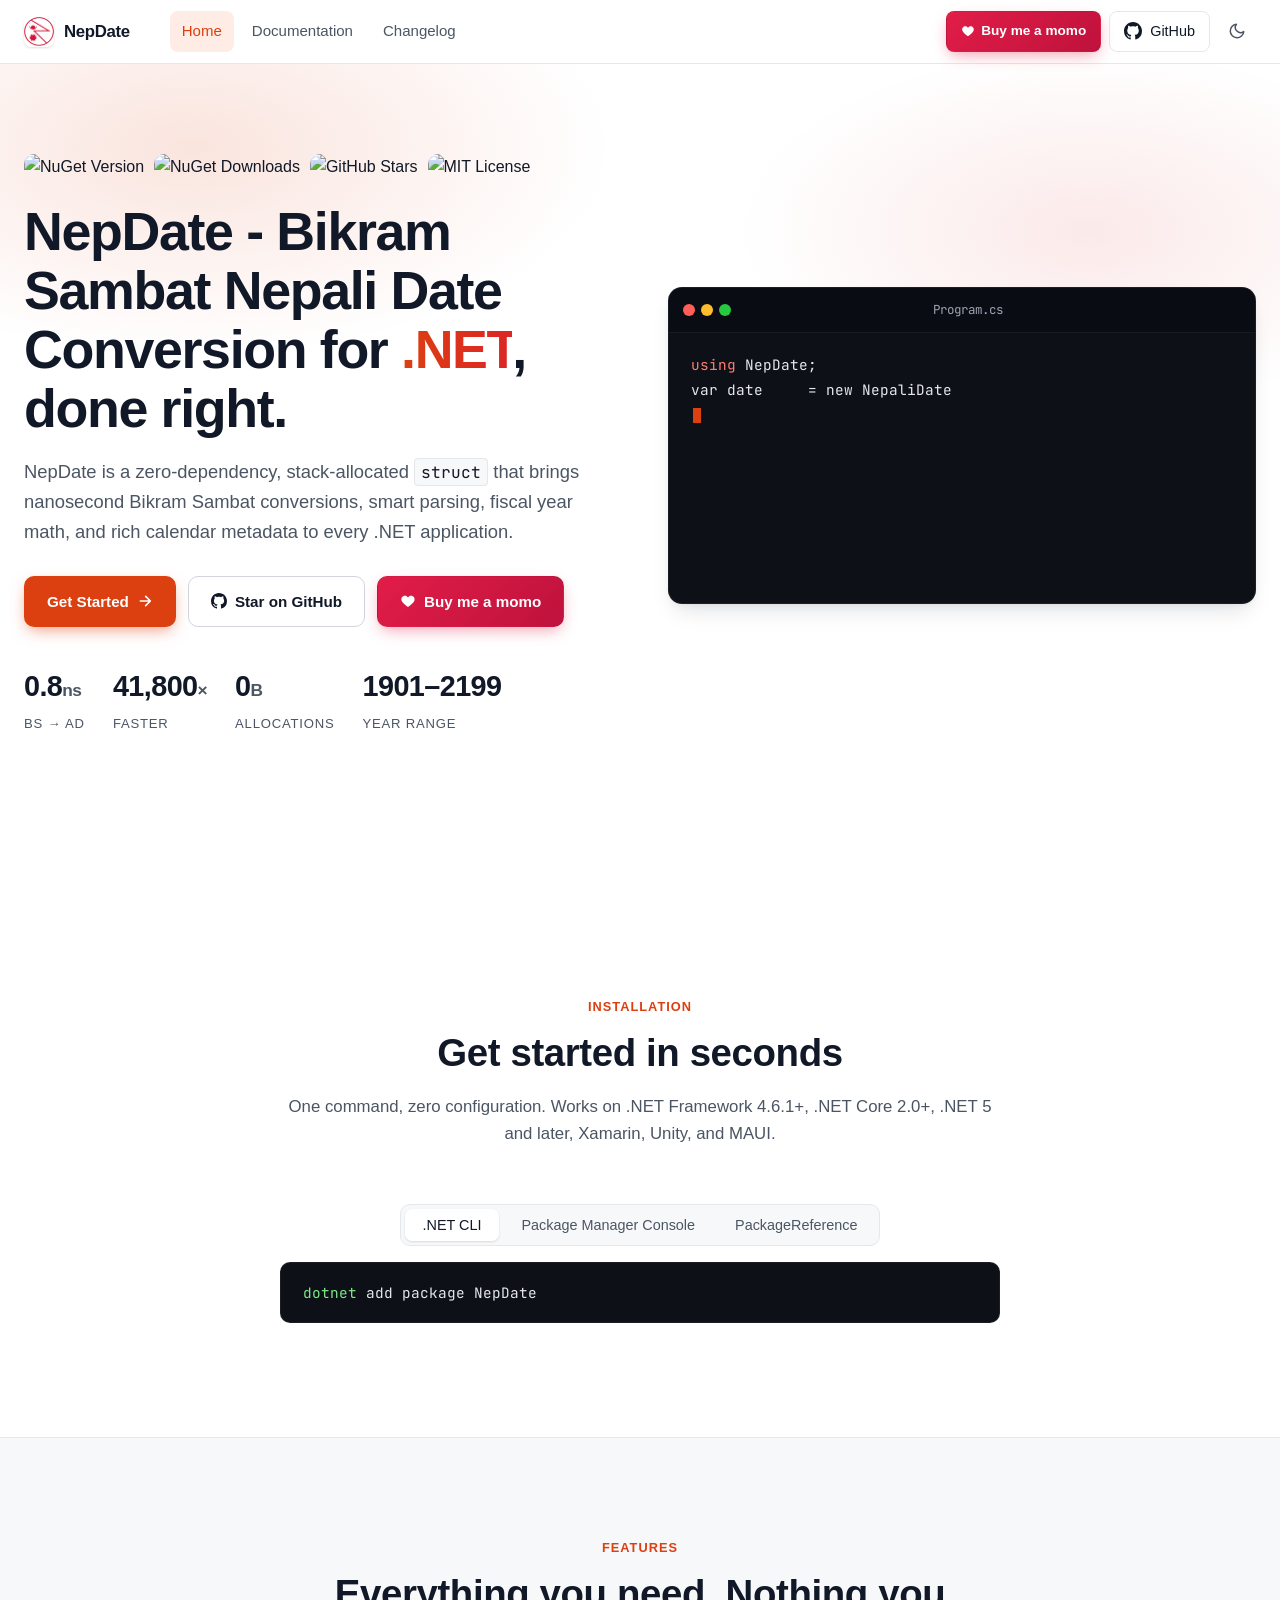
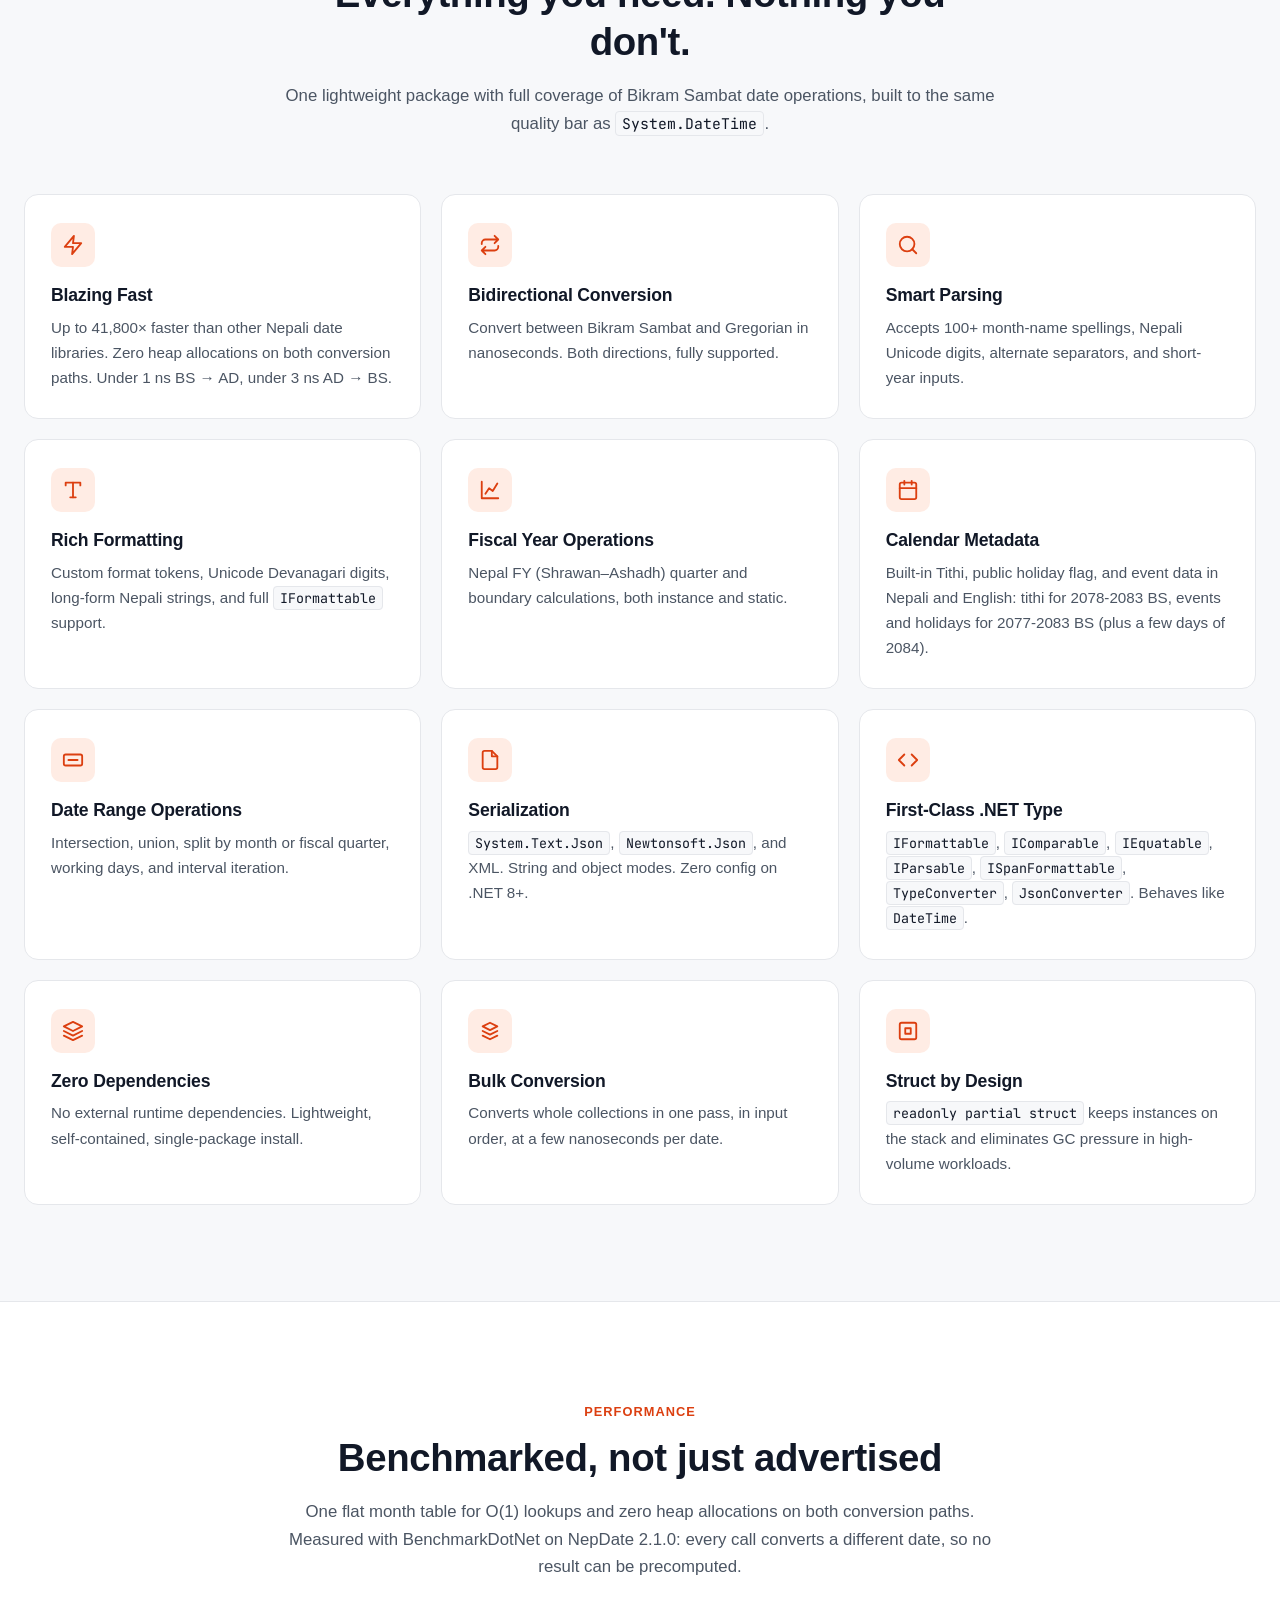
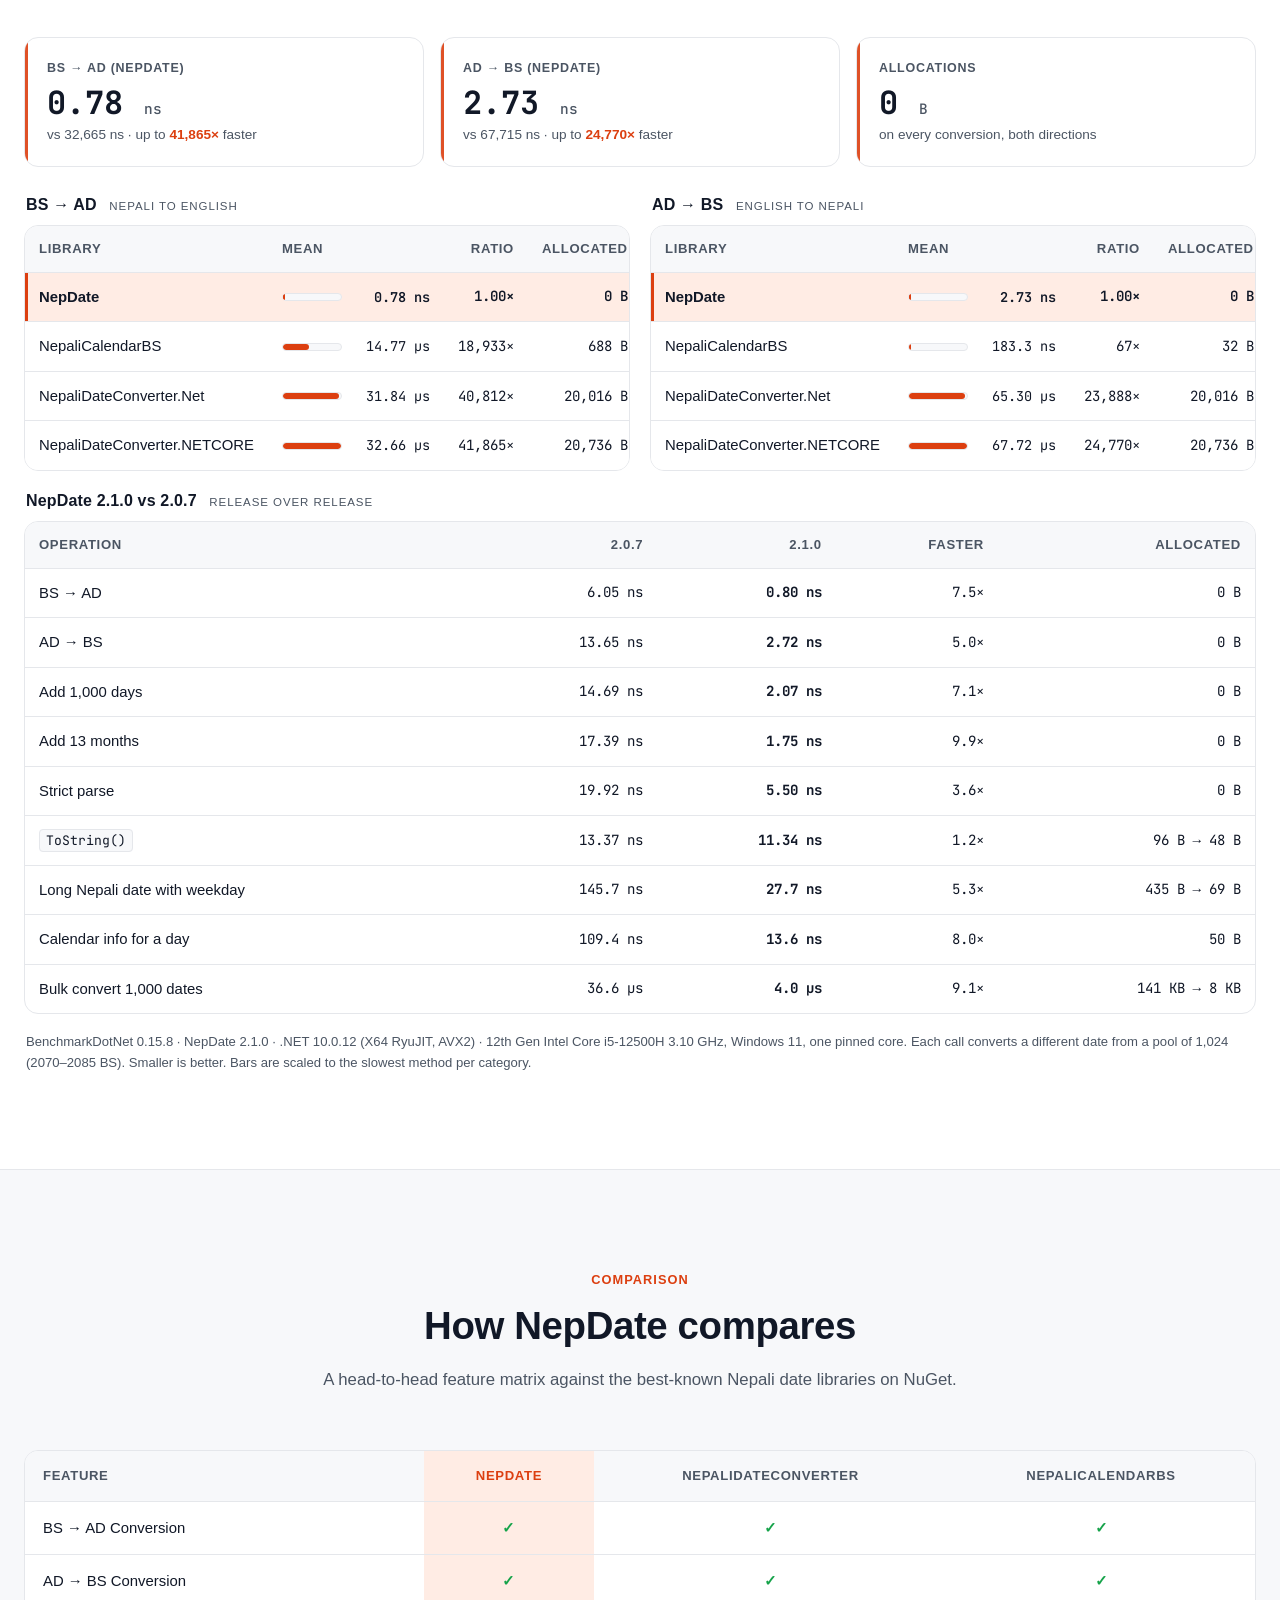
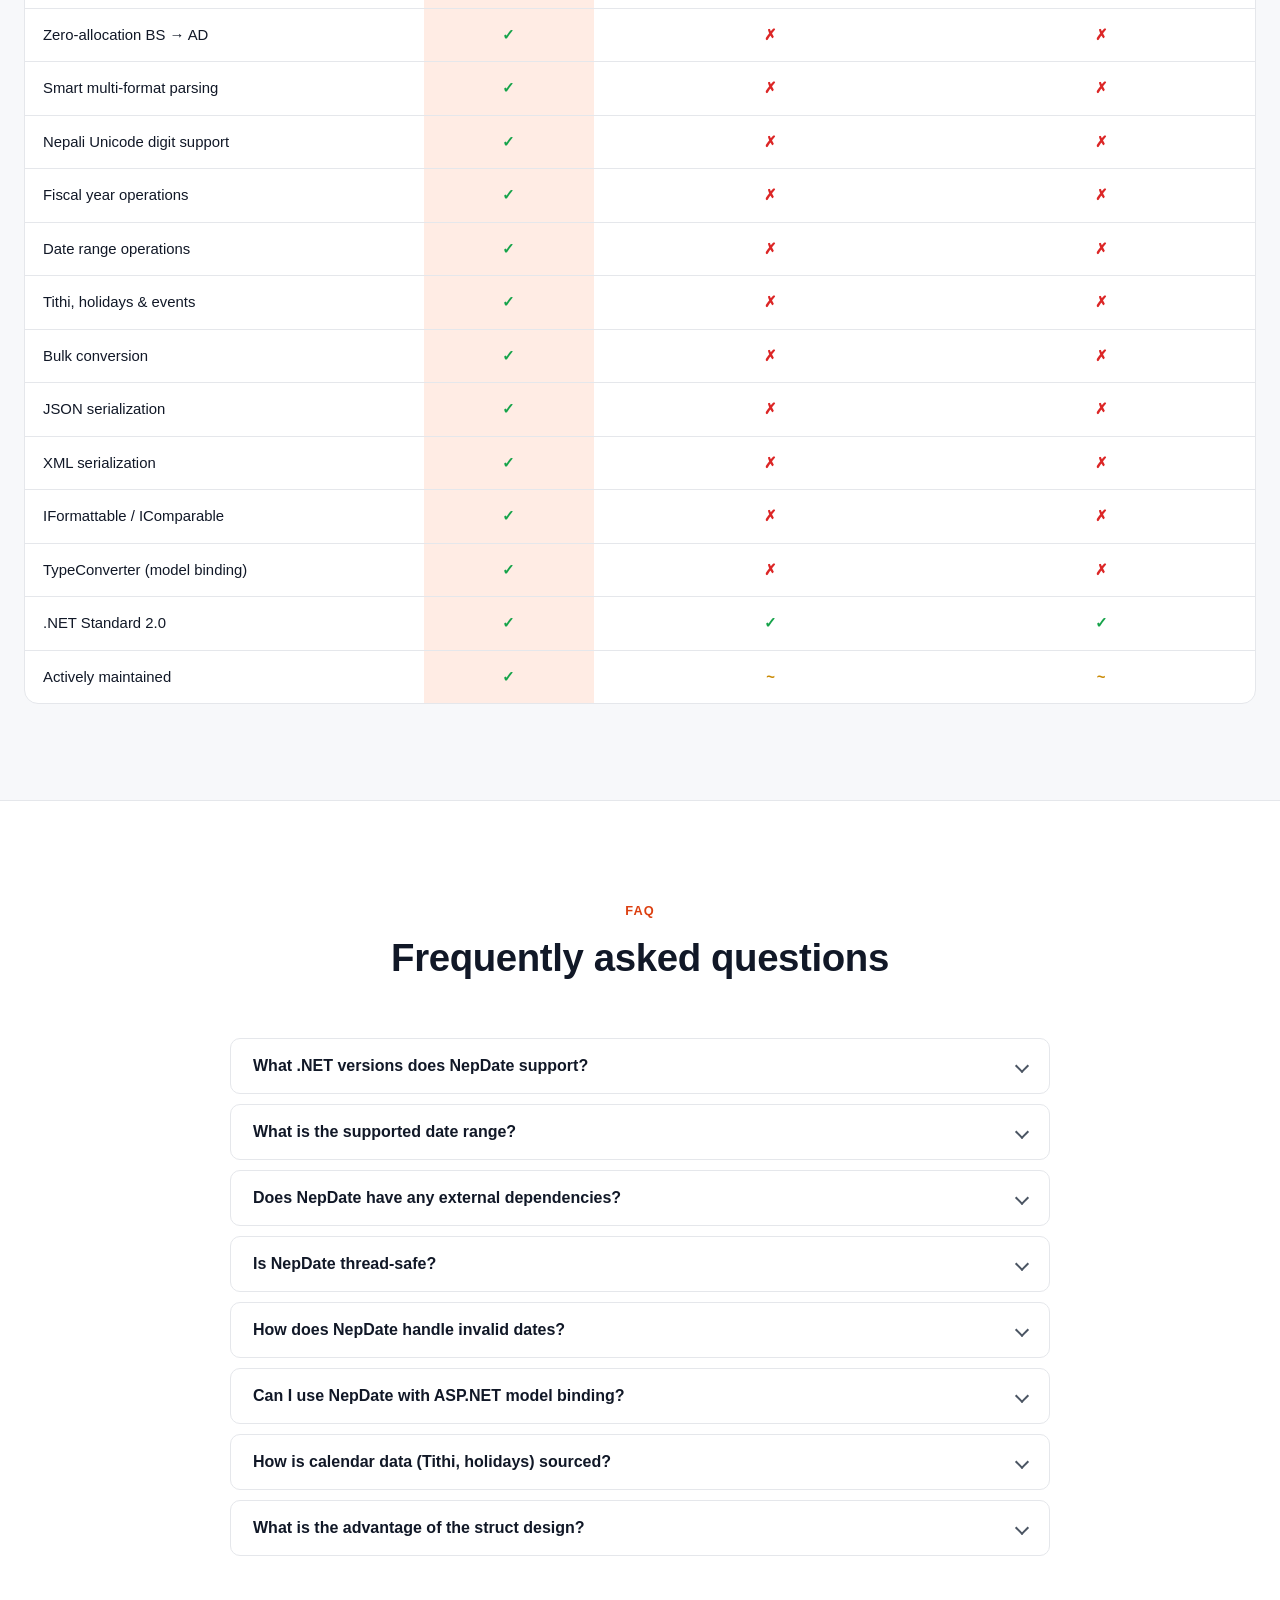
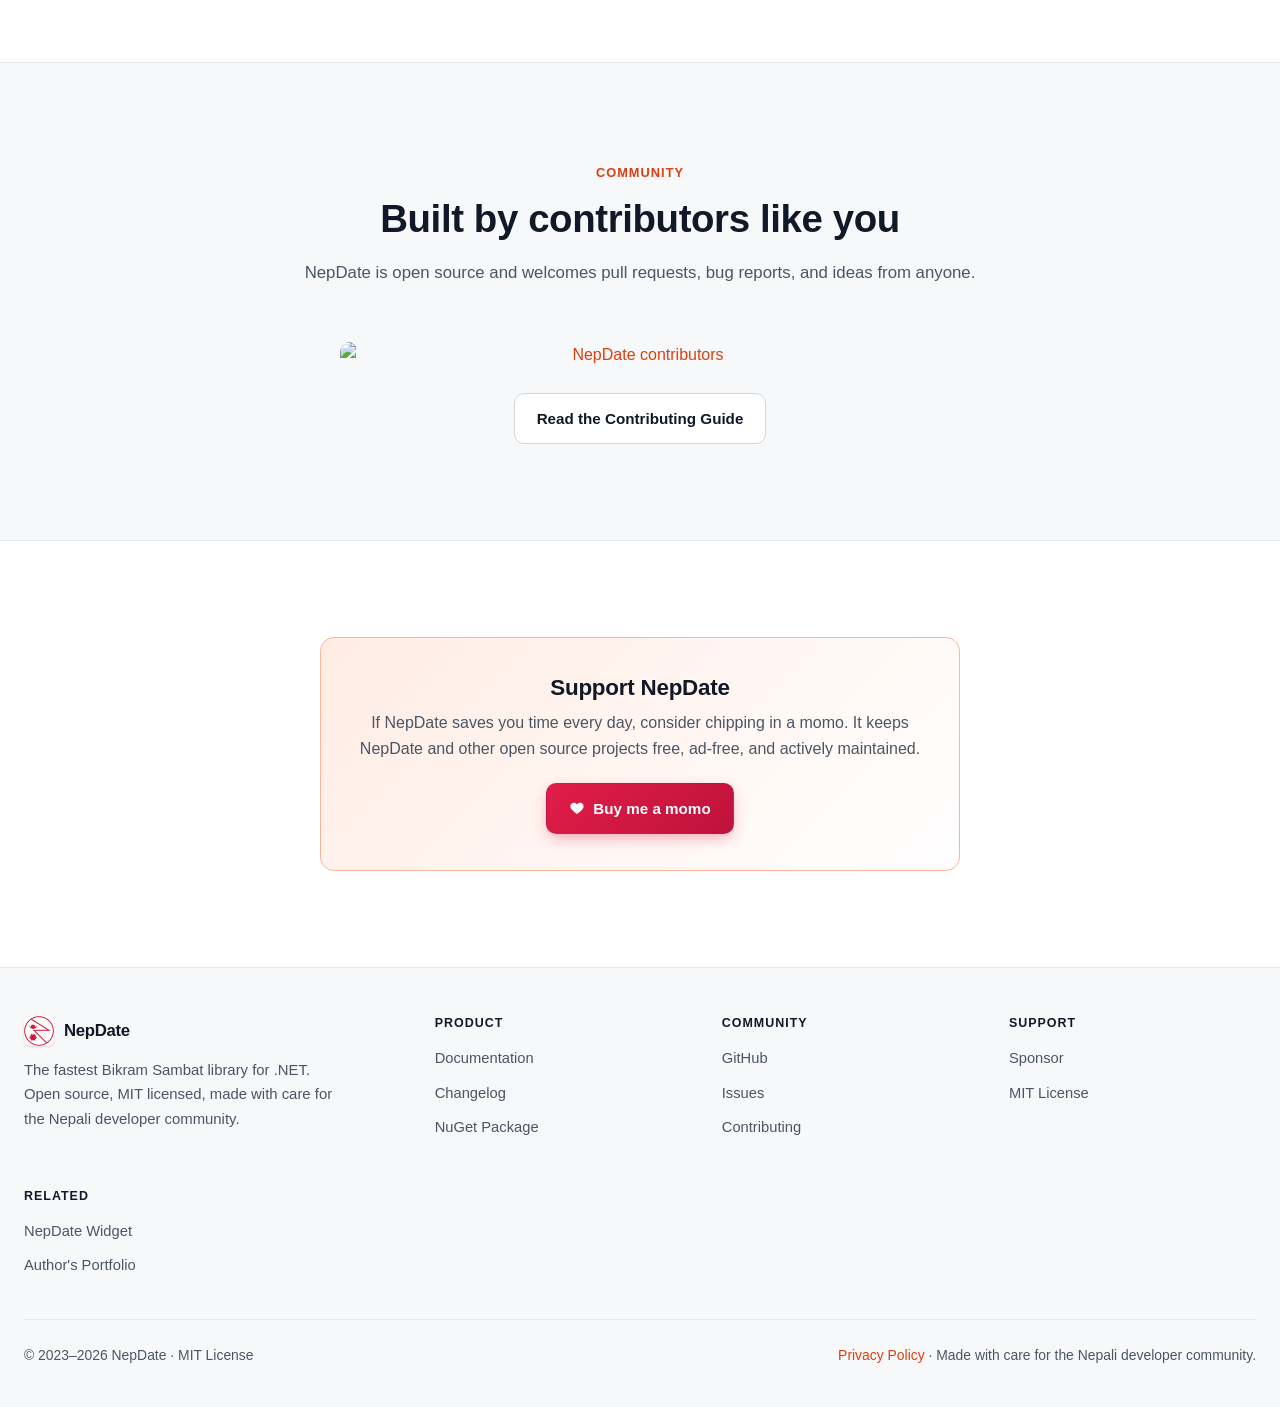
==== commit 865fa846: "docs: bring the website, llms files and structured data to 2.1.0 numbers - Home page: hero stats, fe" ====
--- a/docs/index.html
+++ b/docs/index.html
@@ -6,7 +6,7 @@
   <meta name="viewport" content="width=device-width, initial-scale=1" />
   <meta name="theme-color" content="#dc3f10" />
   <title>NepDate - Bikram Sambat .NET Library for Nepali Date Conversion</title>
-  <meta name="description" content="Zero-dependency .NET library for Bikram Sambat date conversion, smart parsing, fiscal year, and bulk operations. 4.55 ns/op, zero allocations." />
+  <meta name="description" content="Zero-dependency .NET library for Bikram Sambat date conversion, smart parsing, fiscal year, and bulk operations. Under 1 ns BS to AD, zero allocations." />
   <link rel="canonical" href="https://nepdate.rajuprasai.com.np/" />
   <link rel="icon" href="assets/favicon.ico" sizes="any" />
   <link rel="apple-touch-icon" href="assets/logo.png" />
@@ -26,7 +26,7 @@
   <meta property="og:site_name" content="NepDate" />
   <meta property="og:locale" content="en_US" />
   <meta property="og:title" content="NepDate - Bikram Sambat .NET Library for Nepali Date Conversion" />
-  <meta property="og:description" content="Zero-dependency .NET library for Bikram Sambat date conversion, smart parsing, fiscal year helpers, calendar metadata, and bulk operations. 4.55 ns/op, zero allocations." />
+  <meta property="og:description" content="Zero-dependency .NET library for Bikram Sambat date conversion, smart parsing, fiscal year helpers, calendar metadata, and bulk operations. Under 1 ns BS to AD, zero allocations." />
   <meta property="og:image" content="https://nepdate.rajuprasai.com.np/assets/full-logo.png" />
   <meta property="og:image:width" content="1897" />
   <meta property="og:image:height" content="541" />
@@ -55,7 +55,7 @@
         "@id": "https://nepdate.rajuprasai.com.np/#library",
         "name": "NepDate",
         "alternateName": ["NepDate Library", "Bikram Sambat .NET Library", "Nepali Date Library"],
-        "description": "Zero-dependency .NET library for Bikram Sambat (BS) date conversion, smart parsing with 100+ month-name spellings, fiscal year helpers, calendar metadata (tithi, holidays, events) mainly for 2077-2083 BS, date range operations, serialization, and bulk conversion. 4.55 ns/op BS to AD conversion, zero allocations.",
+        "description": "Zero-dependency .NET library for Bikram Sambat (BS) date conversion, smart parsing with 100+ month-name spellings, fiscal year helpers, calendar metadata (tithi, holidays, events) mainly for 2077-2083 BS, date range operations, serialization, and bulk conversion. Under 1 ns BS to AD conversion, zero allocations.",
         "url": "https://nepdate.rajuprasai.com.np/",
         "softwareVersion": "2.1.0",
         "datePublished": "2023-04-22T00:00:00+05:45",
@@ -110,7 +110,7 @@
         "@id": "https://nepdate.rajuprasai.com.np/#webpage",
         "url": "https://nepdate.rajuprasai.com.np/",
         "name": "NepDate - Bikram Sambat .NET Library for Nepali Date Conversion",
-        "description": "Zero-dependency .NET library for Bikram Sambat (BS) date conversion, smart parsing, fiscal year, calendar metadata, and bulk operations. 4.55 ns/op, zero allocations.",
+        "description": "Zero-dependency .NET library for Bikram Sambat (BS) date conversion, smart parsing, fiscal year, calendar metadata, and bulk operations. Under 1 ns BS to AD, zero allocations.",
         "isPartOf": { "@id": "https://nepdate.rajuprasai.com.np/#website" },
         "about": { "@id": "https://nepdate.rajuprasai.com.np/#library" },
         "datePublished": "2023-04-22T00:00:00+05:45",
@@ -142,6 +142,78 @@
     function gtag(){dataLayer.push(arguments);}
     gtag('js', new Date());
     gtag('config', 'G-7T6NBRE9KT');
+  </script>
+  <script type="application/ld+json">
+{
+  "@context": "https://schema.org",
+  "@type": "FAQPage",
+  "mainEntity": [
+    {
+      "@type": "Question",
+      "name": "What .NET versions does NepDate support?",
+      "acceptedAnswer": {
+        "@type": "Answer",
+        "text": "NepDate targets .NET Standard 2.0, which means it works with .NET Framework 4.6.1+, .NET Core 2.0+, .NET 5 and later, Xamarin, Unity, and MAUI. It also ships a net8.0 target for newer API features like IParsable and ISpanFormattable."
+      }
+    },
+    {
+      "@type": "Question",
+      "name": "What is the supported date range?",
+      "acceptedAnswer": {
+        "@type": "Answer",
+        "text": "NepDate supports Bikram Sambat dates from 1901/01/01 BS (1844-04-11 AD) to the last day of 2199/12 BS (2143-04-15 AD). Tithi is available for 2078 through 2083 BS, events and public holidays for 2077 through 2083 BS (plus a few days of 2084)."
+      }
+    },
+    {
+      "@type": "Question",
+      "name": "Does NepDate have any external dependencies?",
+      "acceptedAnswer": {
+        "@type": "Answer",
+        "text": "No. NepDate has no NuGet dependencies. Newtonsoft.Json and System.Text.Json are referenced with PrivateAssets=all, so they are not added to your project. To call ConfigureForNepaliDate(), reference Newtonsoft.Json and, outside .NET 8 and later, System.Text.Json 8.0.5 or later; adding a converter class directly needs only its own library."
+      }
+    },
+    {
+      "@type": "Question",
+      "name": "Is NepDate thread-safe?",
+      "acceptedAnswer": {
+        "@type": "Answer",
+        "text": "Yes. NepaliDate is a readonly struct, making it inherently immutable and safe for concurrent access. BulkConvert operations are safe to call from several threads."
+      }
+    },
+    {
+      "@type": "Question",
+      "name": "How does NepDate handle invalid dates?",
+      "acceptedAnswer": {
+        "@type": "Answer",
+        "text": "Constructors and Parse throw InvalidNepaliDateFormatException or ArgumentOutOfRangeException for invalid input. Use TryParse for non-throwing validation. Each month's day count is enforced per year (29 to 32 days depending on month and year)."
+      }
+    },
+    {
+      "@type": "Question",
+      "name": "Can I use NepDate with ASP.NET model binding?",
+      "acceptedAnswer": {
+        "@type": "Answer",
+        "text": "Yes. NepaliDate has a registered TypeConverter that enables automatic model binding in ASP.NET MVC/Web API, WPF, and WinForms property grids. It converts to/from string, int (YYYYMMDD), and DateTime."
+      }
+    },
+    {
+      "@type": "Question",
+      "name": "How is calendar data (Tithi, holidays) sourced?",
+      "acceptedAnswer": {
+        "@type": "Answer",
+        "text": "Calendar data is compiled from authoritative Bikram Sambat calendar references and cross-verified for accuracy. Tithi is available for 2078 through 2083 BS, events and public holidays for 2077 through 2083 BS (plus a few days of 2084). The data is compiled into the library at build time. Properties return empty/default values for other dates without throwing exceptions."
+      }
+    },
+    {
+      "@type": "Question",
+      "name": "What is the advantage of the struct design?",
+      "acceptedAnswer": {
+        "@type": "Answer",
+        "text": "NepaliDate is a readonly partial struct, which means instances live on the stack rather than the heap. This eliminates garbage collection pressure and makes it extremely efficient for high-throughput scenarios like bulk date processing, large LINQ pipelines, and server-side batch jobs."
+      }
+    }
+  ]
+}
   </script>
 </head>
 <body>
@@ -229,8 +301,8 @@
               </a>
             </div>
             <div class="hero-stats">
-              <div class="hero-stat"><span class="n">4.5<small style="font-size:.6em;color:var(--text-muted)">ns</small></span><span class="l">BS → AD</span></div>
-              <div class="hero-stat"><span class="n">8,600<small style="font-size:.6em;color:var(--text-muted)">×</small></span><span class="l">Faster</span></div>
+              <div class="hero-stat"><span class="n">0.8<small style="font-size:.6em;color:var(--text-muted)">ns</small></span><span class="l">BS → AD</span></div>
+              <div class="hero-stat"><span class="n">41,800<small style="font-size:.6em;color:var(--text-muted)">×</small></span><span class="l">Faster</span></div>
               <div class="hero-stat"><span class="n">0<small style="font-size:.6em;color:var(--text-muted)">B</small></span><span class="l">Allocations</span></div>
               <div class="hero-stat"><span class="n">1901–2199</span><span class="l">Year Range</span></div>
             </div>
@@ -288,7 +360,7 @@
           <div class="feature">
             <div class="feature-icon"><svg viewBox="0 0 24 24" fill="none" stroke="currentColor" stroke-width="2" stroke-linecap="round" stroke-linejoin="round"><path d="M13 2L3 14h9l-1 8 10-12h-9l1-8z"/></svg></div>
             <h3>Blazing Fast</h3>
-            <p>Up to 8,600× faster than alternatives. Zero heap allocations on both conversion paths. Sub 5 ns BS → AD, sub 14 ns AD → BS.</p>
+            <p>Up to 41,800× faster than other Nepali date libraries. Zero heap allocations on both conversion paths. Under 1 ns BS → AD, under 3 ns AD → BS.</p>
           </div>
           <div class="feature">
             <div class="feature-icon"><svg viewBox="0 0 24 24" fill="none" stroke="currentColor" stroke-width="2" stroke-linecap="round" stroke-linejoin="round"><path d="M17 2l4 4-4 4M3 11v-1a4 4 0 014-4h14M7 22l-4-4 4-4M21 13v1a4 4 0 01-4 4H3"/></svg></div>
@@ -355,19 +427,19 @@
         <div class="section-head">
           <div class="section-eyebrow">Performance</div>
           <h2 class="section-title">Benchmarked, not just advertised</h2>
-          <p class="section-sub">One flat month table for O(1) lookups and zero heap allocations on both conversion paths. Numbers below come from a fresh BenchmarkDotNet run, not marketing.</p>
+          <p class="section-sub">One flat month table for O(1) lookups and zero heap allocations on both conversion paths. Measured with BenchmarkDotNet on NepDate 2.1.0: every call converts a different date, so no result can be precomputed.</p>
         </div>
 
         <div class="bench-headline">
           <div class="bench-kpi">
             <div class="bench-kpi-label">BS &rarr; AD (NepDate)</div>
-            <div class="bench-kpi-value">4.55 <span>ns</span></div>
-            <div class="bench-kpi-sub">vs 39,144 ns &middot; up to <strong>8,603&times;</strong> faster</div>
+            <div class="bench-kpi-value">0.78 <span>ns</span></div>
+            <div class="bench-kpi-sub">vs 32,665 ns &middot; up to <strong>41,865&times;</strong> faster</div>
           </div>
           <div class="bench-kpi">
             <div class="bench-kpi-label">AD &rarr; BS (NepDate)</div>
-            <div class="bench-kpi-value">13.60 <span>ns</span></div>
-            <div class="bench-kpi-sub">vs 66,488 ns &middot; up to <strong>4,890&times;</strong> faster</div>
+            <div class="bench-kpi-value">2.73 <span>ns</span></div>
+            <div class="bench-kpi-sub">vs 67,715 ns &middot; up to <strong>24,770&times;</strong> faster</div>
           </div>
           <div class="bench-kpi">
             <div class="bench-kpi-label">Allocations</div>
@@ -394,27 +466,27 @@
                 <tbody>
                   <tr class="highlight">
                     <td><strong>NepDate</strong></td>
-                    <td><div class="bench-bar-row"><div class="bench-bar"><span style="width:0.012%"></span></div><span class="bench-num">4.55 ns</span></div></td>
+                    <td><div class="bench-bar-row"><div class="bench-bar"><span style="width:0.0024%"></span></div><span class="bench-num">0.78 ns</span></div></td>
                     <td class="num">1.00&times;</td>
                     <td class="num">0 B</td>
                   </tr>
                   <tr>
                     <td>NepaliCalendarBS</td>
-                    <td><div class="bench-bar-row"><div class="bench-bar"><span style="width:36.92%"></span></div><span class="bench-num">14.45 &micro;s</span></div></td>
-                    <td class="num">3,176&times;</td>
+                    <td><div class="bench-bar-row"><div class="bench-bar"><span style="width:45.22%"></span></div><span class="bench-num">14.77 &micro;s</span></div></td>
+                    <td class="num">18,933&times;</td>
                     <td class="num">688 B</td>
                   </tr>
                   <tr>
                     <td>NepaliDateConverter.Net</td>
-                    <td><div class="bench-bar-row"><div class="bench-bar"><span style="width:94.91%"></span></div><span class="bench-num">37.15 &micro;s</span></div></td>
-                    <td class="num">8,164&times;</td>
-                    <td class="num">19,968 B</td>
+                    <td><div class="bench-bar-row"><div class="bench-bar"><span style="width:97.48%"></span></div><span class="bench-num">31.84 &micro;s</span></div></td>
+                    <td class="num">40,812&times;</td>
+                    <td class="num">20,016 B</td>
                   </tr>
                   <tr>
                     <td>NepaliDateConverter.NETCORE</td>
-                    <td><div class="bench-bar-row"><div class="bench-bar"><span style="width:100%"></span></div><span class="bench-num">39.14 &micro;s</span></div></td>
-                    <td class="num">8,603&times;</td>
-                    <td class="num">20,688 B</td>
+                    <td><div class="bench-bar-row"><div class="bench-bar"><span style="width:100%"></span></div><span class="bench-num">32.66 &micro;s</span></div></td>
+                    <td class="num">41,865&times;</td>
+                    <td class="num">20,736 B</td>
                   </tr>
                 </tbody>
               </table>
@@ -438,27 +510,27 @@
                 <tbody>
                   <tr class="highlight">
                     <td><strong>NepDate</strong></td>
-                    <td><div class="bench-bar-row"><div class="bench-bar"><span style="width:0.020%"></span></div><span class="bench-num">13.60 ns</span></div></td>
+                    <td><div class="bench-bar-row"><div class="bench-bar"><span style="width:0.0040%"></span></div><span class="bench-num">2.73 ns</span></div></td>
                     <td class="num">1.00&times;</td>
                     <td class="num">0 B</td>
                   </tr>
                   <tr>
                     <td>NepaliCalendarBS</td>
-                    <td><div class="bench-bar-row"><div class="bench-bar"><span style="width:0.244%"></span></div><span class="bench-num">162.5 ns</span></div></td>
-                    <td class="num">12&times;</td>
+                    <td><div class="bench-bar-row"><div class="bench-bar"><span style="width:0.271%"></span></div><span class="bench-num">183.3 ns</span></div></td>
+                    <td class="num">67&times;</td>
                     <td class="num">32 B</td>
                   </tr>
                   <tr>
                     <td>NepaliDateConverter.Net</td>
-                    <td><div class="bench-bar-row"><div class="bench-bar"><span style="width:99.97%"></span></div><span class="bench-num">66.47 &micro;s</span></div></td>
-                    <td class="num">4,889&times;</td>
-                    <td class="num">19,968 B</td>
+                    <td><div class="bench-bar-row"><div class="bench-bar"><span style="width:96.44%"></span></div><span class="bench-num">65.30 &micro;s</span></div></td>
+                    <td class="num">23,888&times;</td>
+                    <td class="num">20,016 B</td>
                   </tr>
                   <tr>
                     <td>NepaliDateConverter.NETCORE</td>
-                    <td><div class="bench-bar-row"><div class="bench-bar"><span style="width:100%"></span></div><span class="bench-num">66.49 &micro;s</span></div></td>
-                    <td class="num">4,890&times;</td>
-                    <td class="num">20,688 B</td>
+                    <td><div class="bench-bar-row"><div class="bench-bar"><span style="width:100%"></span></div><span class="bench-num">67.72 &micro;s</span></div></td>
+                    <td class="num">24,770&times;</td>
+                    <td class="num">20,736 B</td>
                   </tr>
                 </tbody>
               </table>
@@ -466,9 +538,39 @@
           </div>
         </div>
 
+        <div class="bench-card bench-release">
+          <div class="bench-card-head">
+            <h3>NepDate 2.1.0 vs 2.0.7 <span class="bench-card-tag">Release over release</span></h3>
+          </div>
+          <div class="benchmark-wrap">
+            <table class="data-table bench-table">
+              <thead>
+                <tr>
+                  <th>Operation</th>
+                  <th style="text-align:right">2.0.7</th>
+                  <th style="text-align:right">2.1.0</th>
+                  <th style="text-align:right">Faster</th>
+                  <th style="text-align:right">Allocated</th>
+                </tr>
+              </thead>
+              <tbody>
+                <tr><td>BS &rarr; AD</td><td class="num">6.05 ns</td><td class="num"><strong>0.80 ns</strong></td><td class="num">7.5&times;</td><td class="num">0 B</td></tr>
+                <tr><td>AD &rarr; BS</td><td class="num">13.65 ns</td><td class="num"><strong>2.72 ns</strong></td><td class="num">5.0&times;</td><td class="num">0 B</td></tr>
+                <tr><td>Add 1,000 days</td><td class="num">14.69 ns</td><td class="num"><strong>2.07 ns</strong></td><td class="num">7.1&times;</td><td class="num">0 B</td></tr>
+                <tr><td>Add 13 months</td><td class="num">17.39 ns</td><td class="num"><strong>1.75 ns</strong></td><td class="num">9.9&times;</td><td class="num">0 B</td></tr>
+                <tr><td>Strict parse</td><td class="num">19.92 ns</td><td class="num"><strong>5.50 ns</strong></td><td class="num">3.6&times;</td><td class="num">0 B</td></tr>
+                <tr><td><code>ToString()</code></td><td class="num">13.37 ns</td><td class="num"><strong>11.34 ns</strong></td><td class="num">1.2&times;</td><td class="num">96 B &rarr; 48 B</td></tr>
+                <tr><td>Long Nepali date with weekday</td><td class="num">145.7 ns</td><td class="num"><strong>27.7 ns</strong></td><td class="num">5.3&times;</td><td class="num">435 B &rarr; 69 B</td></tr>
+                <tr><td>Calendar info for a day</td><td class="num">109.4 ns</td><td class="num"><strong>13.6 ns</strong></td><td class="num">8.0&times;</td><td class="num">50 B</td></tr>
+                <tr><td>Bulk convert 1,000 dates</td><td class="num">36.6 &micro;s</td><td class="num"><strong>4.0 &micro;s</strong></td><td class="num">9.1&times;</td><td class="num">141 KB &rarr; 8 KB</td></tr>
+              </tbody>
+            </table>
+          </div>
+        </div>
+
         <p class="bench-caption">
-          BenchmarkDotNet 0.15.8 &middot; .NET 10.0.5 (X64 RyuJIT, AVX2) &middot; 12th Gen Intel Core i5-12500H 3.10 GHz, Windows 11.
-          Smaller is better. Bars are scaled to the slowest method per category.
+          BenchmarkDotNet 0.15.8 &middot; NepDate 2.1.0 &middot; .NET 10.0.12 (X64 RyuJIT, AVX2) &middot; 12th Gen Intel Core i5-12500H 3.10 GHz, Windows 11, one pinned core.
+          Each call converts a different date from a pool of 1,024 (2070&ndash;2085 BS). Smaller is better. Bars are scaled to the slowest method per category.
         </p>
       </div>
     </section>
--- a/docs/css/style.css
+++ b/docs/css/style.css
@@ -1,27 +1,14 @@
 /* ==========================================================================
    NepDate Documentation Site
-   Theme: light / dark / system, manual segmented toggle
-   Foundation: design tokens (Phase 1 rewrite)
+   Theme: auto dark/light with manual toggle
    ========================================================================== */
 
-/* -------- Self-hosted variable fonts (latin subset) --------
-   Single woff2 per family covers every weight via the wght axis.
-   Files served from same origin -> no CDN, no FOIT, GDPR-safe. */
-@font-face {
-  font-family: 'Inter';
-  font-style: normal;
-  font-weight: 100 900;
-  font-display: swap;
-  src: url('../assets/fonts/Inter-Variable.woff2') format('woff2-variations'),
-       url('../assets/fonts/Inter-Variable.woff2') format('woff2');
-}
 @font-face {
   font-family: 'JetBrains Mono';
+  src: url('../assets/fonts/JetBrainsMono-Variable.woff2') format('woff2');
+  font-weight: 100 900;
   font-style: normal;
-  font-weight: 100 900;
   font-display: swap;
-  src: url('../assets/fonts/JetBrainsMono-Variable.woff2') format('woff2-variations'),
-       url('../assets/fonts/JetBrainsMono-Variable.woff2') format('woff2');
 }
 
 /* -------- Reset & Base -------- */
@@ -29,106 +16,64 @@
 html { scroll-behavior: smooth; -webkit-text-size-adjust: 100%; }
 body { margin: 0; padding: 0; }
 img, svg { max-width: 100%; display: block; }
-a { color: var(--accent); text-decoration: none; transition: color var(--dur-fast) var(--ease-out); }
+a { color: var(--accent); text-decoration: none; transition: color .15s ease; }
 a:hover { color: var(--accent-hover); }
 button { font-family: inherit; cursor: pointer; border: none; background: none; color: inherit; }
-h1, h2, h3, h4, h5, h6 { margin: 0 0 .6em; line-height: 1.18; font-weight: 600; letter-spacing: -.022em; font-feature-settings: 'ss01','cv11','cv03'; }
+h1, h2, h3, h4, h5, h6 { margin: 0 0 .6em; line-height: 1.25; font-weight: 700; letter-spacing: -.01em; }
 p { margin: 0 0 1em; }
 ul, ol { margin: 0 0 1em; padding-left: 1.25em; }
 li { margin-bottom: .25em; }
 
-/* -------- Design Tokens (single source of truth) -------- */
+/* -------- Design Tokens -------- */
 :root {
   --bg:            #ffffff;
-  --bg-alt:        #f6f7f9;
+  --bg-alt:        #f7f8fa;
   --bg-elev:       #ffffff;
-  --bg-elev-1:     #fbfbfd;
-  --bg-elev-2:     #f3f4f7;
-  --bg-elev-3:     #ebedf2;
-  --bg-code:       #0e1117;
-  --bg-glass:      color-mix(in srgb, #ffffff 72%, transparent);
-
-  --text:          #0b0f1a;
-  --text-muted:    #4b5466;
-  --text-subtle:   #6b7588;
-
-  --border:        #e6e8ee;
-  --border-strong: #d3d6df;
-  --border-subtle: color-mix(in srgb, #0b0f1a 6%, transparent);
-
-  --accent:        #dc3f10;
+  --bg-code:       #0d1117;
+  --text:          #111827;
+  --text-muted:    #4b5563;
+  --text-subtle:   #6b7280;
+  --border:        #e5e7eb;
+  --border-strong: #d1d5db;
+  --accent:        #dc3f10;         /* warm reddish orange, nods to Nepal flag */
   --accent-hover:  #b3300a;
   --accent-soft:   #ffece4;
   --accent-border: #fbb39a;
-  --accent-glow:   rgba(220, 63, 16, .35);
-  --grad-aurora:   linear-gradient(135deg, #ff7a18 0%, #af002d 100%);
-
   --success:       #16a34a;
   --danger:        #dc2626;
-  --warning:       #d97706;
-
-  --shadow-sm:     0 1px 2px rgba(11,15,26,.06), 0 1px 3px rgba(11,15,26,.06);
-  --shadow-md:     0 4px 8px -2px rgba(11,15,26,.07), 0 2px 4px -2px rgba(11,15,26,.06);
-  --shadow-lg:     0 16px 32px -12px rgba(11,15,26,.14), 0 4px 12px -4px rgba(11,15,26,.06);
-  --shadow-xl:     0 30px 80px -20px rgba(11,15,26,.22), 0 8px 24px -8px rgba(11,15,26,.10);
-  --shadow-glow:   0 0 0 1px var(--accent-border), 0 8px 24px -8px var(--accent-glow);
-
-  --radius-xs:     4px;
-  --radius-sm:     8px;
-  --radius:        12px;
-  --radius-lg:     16px;
-  --radius-2xl:    24px;
-  --radius-pill:   999px;
-
-  --dur-fast:      .15s;
-  --dur-med:       .28s;
-  --dur-slow:      .55s;
-  --ease-out:      cubic-bezier(.22,1,.36,1);
-  --ease-in-out:   cubic-bezier(.65,0,.35,1);
-
-  --font-sans:    'Inter', -apple-system, BlinkMacSystemFont, 'Segoe UI', Roboto, 'Helvetica Neue', Arial, sans-serif;
-  --font-mono:    'JetBrains Mono', 'Cascadia Code', 'Source Code Pro', Consolas, 'Courier New', monospace;
-
-  --header-h:      64px;
-  --sidebar-w:     280px;
-  --toc-w:         270px;
-  --content-max:   1500px;
+  --shadow-sm:     0 1px 2px rgba(17,24,39,.06), 0 1px 3px rgba(17,24,39,.08);
+  --shadow-md:     0 4px 6px -1px rgba(17,24,39,.08), 0 2px 4px -2px rgba(17,24,39,.08);
+  --shadow-lg:     0 12px 24px -8px rgba(17,24,39,.14), 0 4px 10px -4px rgba(17,24,39,.08);
+  --radius-sm:     6px;
+  --radius:        10px;
+  --radius-lg:     14px;
+
+  --font-sans: -apple-system, BlinkMacSystemFont, 'Segoe UI', Roboto, Oxygen, Ubuntu, Cantarell, 'Fira Sans', 'Helvetica Neue', Arial, sans-serif;
+  --font-mono: 'JetBrains Mono', 'Fira Code', 'Cascadia Code', 'Source Code Pro', Consolas, 'Courier New', monospace;
+
+  --header-h: 64px;
+  --sidebar-w: 280px;
+  --toc-w: 270px;
+  --content-max: 1500px;
 }
 
 [data-theme="dark"] {
-  --bg:            #0a0e1a;
-  --bg-alt:        #0d1322;
-  --bg-elev:       #11182a;
-  --bg-elev-1:     #131b30;
-  --bg-elev-2:     #1a2238;
-  --bg-elev-3:     #222b44;
-  --bg-code:       #060912;
-  --bg-glass:      color-mix(in srgb, #0a0e1a 70%, transparent);
-
-  --text:          #e8ecf4;
-  --text-muted:    #9aa3b8;
-  --text-subtle:   #6b7388;
-
-  --border:        #1f2740;
-  --border-strong: #2a324d;
-  --border-subtle: color-mix(in srgb, #e8ecf4 8%, transparent);
-
-  --accent:        #ff8a5b;
-  --accent-hover:  #ffa685;
-  --accent-soft:   rgba(255, 138, 91, .14);
-  --accent-border: rgba(255, 138, 91, .42);
-  --accent-glow:   rgba(255, 138, 91, .50);
-  --grad-aurora:   linear-gradient(135deg, #ff8a5b 0%, #e0245a 100%);
-
-  --success:       #4ade80;
-  --danger:        #f87171;
-  --warning:       #fbbf24;
-
-  --shadow-sm:     0 1px 2px rgba(0,0,0,.45);
-  --shadow-md:     0 4px 12px -4px rgba(0,0,0,.55);
+  --bg:            #0b1020;
+  --bg-alt:        #0f172a;
+  --bg-elev:       #111827;
+  --bg-code:       #05070d;
+  --text:          #e5e7eb;
+  --text-muted:    #9ca3af;
+  --text-subtle:   #6b7280;
+  --border:        #1f2937;
+  --border-strong: #374151;
+  --accent:        #fb7045;
+  --accent-hover:  #fda07a;
+  --accent-soft:   rgba(251, 112, 69, .14);
+  --accent-border: rgba(251, 112, 69, .38);
+  --shadow-sm:     0 1px 2px rgba(0,0,0,.4);
+  --shadow-md:     0 4px 8px -2px rgba(0,0,0,.5);
   --shadow-lg:     0 18px 40px -12px rgba(0,0,0,.65);
-  --shadow-xl:     0 36px 100px -24px rgba(0,0,0,.75), 0 12px 32px -8px rgba(0,0,0,.55);
-  --shadow-glow:   0 0 0 1px var(--accent-border), 0 12px 36px -8px var(--accent-glow);
 }
 
 body {
@@ -137,8 +82,7 @@
   color: var(--text);
   font-size: 16px;
   line-height: 1.65;
-  font-feature-settings: 'ss01','cv11','cv03','cv05';
-  transition: background var(--dur-med) var(--ease-out), color var(--dur-med) var(--ease-out);
+  transition: background .3s ease, color .3s ease;
   -webkit-font-smoothing: antialiased;
   -moz-osx-font-smoothing: grayscale;
 }
@@ -324,7 +268,7 @@
 
 /* -------- Hero -------- */
 .hero {
-  padding: 80px 0 72px;
+  padding: 90px 0 160px;
   position: relative;
   overflow: hidden;
 }
@@ -570,6 +514,7 @@
   gap: 20px;
 }
 .bench-card { display: flex; flex-direction: column; }
+.bench-release { margin-top: 20px; }
 .bench-card-head {
   display: flex;
   align-items: baseline;
@@ -1200,402 +1145,3 @@
 @media (prefers-reduced-motion: reduce) {
   *, *::before, *::after { animation-duration: .01ms !important; transition-duration: .01ms !important; }
 }
-
-/* ==========================================================================
-   Phase 1 additions
-   ========================================================================== */
-
-/* -------- Tri-state theme toggle (Light / Dark / System) -------- */
-.theme-switch {
-  display: inline-flex;
-  align-items: center;
-  padding: 3px;
-  background: var(--bg-elev-2);
-  border: 1px solid var(--border);
-  border-radius: var(--radius-pill);
-  position: relative;
-  isolation: isolate;
-  font-size: 0;
-  height: 34px;
-}
-.theme-switch button {
-  width: 32px; height: 28px;
-  display: grid; place-items: center;
-  border-radius: var(--radius-pill);
-  color: var(--text-muted);
-  position: relative; z-index: 1;
-  transition: color var(--dur-fast) var(--ease-out);
-}
-.theme-switch button svg { width: 15px; height: 15px; }
-.theme-switch button[aria-pressed="true"] { color: var(--text); }
-.theme-switch::before {
-  content: "";
-  position: absolute;
-  top: 3px; left: 3px;
-  width: 32px; height: 28px;
-  background: var(--bg);
-  border-radius: var(--radius-pill);
-  box-shadow: var(--shadow-sm);
-  transition: transform var(--dur-med) var(--ease-out);
-  z-index: 0;
-}
-.theme-switch[data-active="light"]::before  { transform: translateX(0); }
-.theme-switch[data-active="dark"]::before   { transform: translateX(32px); }
-.theme-switch[data-active="system"]::before { transform: translateX(64px); }
-
-/* Hide the legacy single-button toggle if it is still in DOM */
-.theme-toggle { display: none !important; }
-
-/* -------- Skip link visibility on focus -------- */
-.skip-link:focus {
-  background: var(--accent);
-  color: #fff;
-  outline: 2px solid var(--accent-glow);
-  outline-offset: 2px;
-}
-
-/* -------- Reduced motion guard --------
-   Honors user OS preference. Animations and parallax are disabled
-   while keeping focus-visible transitions usable. */
-@media (prefers-reduced-motion: reduce) {
-  *, *::before, *::after {
-    animation-duration: 0.001ms !important;
-    animation-iteration-count: 1 !important;
-    transition-duration: 0.001ms !important;
-    scroll-behavior: auto !important;
-  }
-  html { scroll-behavior: auto; }
-}
-
-
-/* =====================================================================
-   Phase 2: Visual identity
-   Sticky header polish, native chips, screenshot chrome,
-   stroke-dash icon hover, bento feature grid.
-   ===================================================================== */
-
-/* Sticky header gains depth on scroll. */
-.site-header {
-  transition:
-    background var(--dur-med) var(--ease-out),
-    border-color var(--dur-med) var(--ease-out),
-    box-shadow var(--dur-med) var(--ease-out);
-}
-.site-header.is-scrolled {
-  background: color-mix(in srgb, var(--bg) 78%, transparent);
-  backdrop-filter: saturate(1.6) blur(18px);
-  -webkit-backdrop-filter: saturate(1.6) blur(18px);
-  border-bottom-color: var(--border-strong);
-  box-shadow: 0 8px 24px -16px rgba(0, 0, 0, .35);
-}
-[data-theme="dark"] .site-header.is-scrolled {
-  box-shadow: 0 10px 28px -16px rgba(0, 0, 0, .8);
-}
-
-/* ----- Native chips (replaces shields.io badges) ----- */
-.chips {
-  display: flex; flex-wrap: wrap; gap: 8px;
-  margin: 0 0 22px;
-}
-.chip {
-  display: inline-flex; align-items: center; gap: 7px;
-  height: 28px; padding: 0 12px;
-  background: var(--bg-elev-1);
-  border: 1px solid var(--border);
-  border-radius: var(--radius-pill);
-  font-size: .8rem; font-weight: 600;
-  color: var(--text);
-  font-feature-settings: 'tnum' 1, 'cv11' 1;
-  white-space: nowrap;
-  text-decoration: none;
-  transition: border-color var(--dur-fast) var(--ease-out), color var(--dur-fast) var(--ease-out), background var(--dur-fast) var(--ease-out);
-}
-.chip svg { width: 13px; height: 13px; flex: none; }
-.chip .chip-k { color: var(--text-muted); font-weight: 500; }
-.chip .chip-v { color: var(--text); font-weight: 700; }
-.chip:hover { border-color: var(--border-strong); color: var(--text); }
-a.chip:hover { border-color: var(--accent-border); color: var(--accent); }
-.chip-accent {
-  border-color: var(--accent-border);
-  background: var(--accent-soft);
-  color: var(--accent);
-}
-.chip-accent .chip-k, .chip-accent .chip-v { color: inherit; }
-.chip-success {
-  border-color: color-mix(in srgb, var(--success) 35%, var(--border));
-  background: color-mix(in srgb, var(--success) 10%, var(--bg-elev-1));
-  color: var(--success);
-}
-.chip-success .chip-k, .chip-success .chip-v { color: inherit; }
-
-/* Hide the legacy shields.io badge wall if any page still emits it. */
-.hero-badges { display: none; }
-
-/* ----- Screenshot window chrome ----- */
-/* Adds a 26px titlebar with traffic-light dots above every .shot. */
-.shot {
-  position: relative;
-  padding-top: 26px;
-}
-.shot::before {
-  content: "";
-  position: absolute;
-  inset: 0 0 auto 0;
-  height: 26px;
-  background:
-    radial-gradient(circle at 14px 13px, #ff5f56 0 5px, transparent 5.5px),
-    radial-gradient(circle at 32px 13px, #ffbd2e 0 5px, transparent 5.5px),
-    radial-gradient(circle at 50px 13px, #27c93f 0 5px, transparent 5.5px),
-    linear-gradient(180deg, var(--bg-alt), color-mix(in srgb, var(--bg-alt) 82%, var(--border)));
-  border-bottom: 1px solid var(--border);
-  pointer-events: none;
-  z-index: 1;
-}
-[data-theme="dark"] .shot::before {
-  background:
-    radial-gradient(circle at 14px 13px, #ff5f56 0 5px, transparent 5.5px),
-    radial-gradient(circle at 32px 13px, #ffbd2e 0 5px, transparent 5.5px),
-    radial-gradient(circle at 50px 13px, #27c93f 0 5px, transparent 5.5px),
-    linear-gradient(180deg, var(--bg-elev-2), var(--bg-elev-1));
-}
-
-/* ----- Animated stroke-dash on feature icons (hover only) ----- */
-@media (prefers-reduced-motion: no-preference) {
-  .feature-icon svg {
-    overflow: visible;
-  }
-  .feature-icon svg path,
-  .feature-icon svg rect,
-  .feature-icon svg circle,
-  .feature-icon svg line,
-  .feature-icon svg polyline,
-  .feature-icon svg polygon {
-    stroke-dasharray: 240;
-    stroke-dashoffset: 0;
-    transition: stroke-dashoffset var(--dur-slow) var(--ease-out);
-  }
-  .feature:hover .feature-icon svg path,
-  .feature:hover .feature-icon svg rect,
-  .feature:hover .feature-icon svg circle,
-  .feature:hover .feature-icon svg line,
-  .feature:hover .feature-icon svg polyline,
-  .feature:hover .feature-icon svg polygon {
-    animation: nd-draw .85s var(--ease-out);
-  }
-}
-@keyframes nd-draw {
-  0%   { stroke-dashoffset: 240; }
-  100% { stroke-dashoffset: 0; }
-}
-
-/* ----- Bento feature grid: hero card spans two columns ----- */
-.features {
-  grid-auto-flow: dense;
-}
-.features .feature:first-child {
-  grid-column: span 2;
-  background:
-    linear-gradient(135deg,
-      color-mix(in srgb, var(--accent-soft) 100%, transparent) 0%,
-      var(--bg-elev-1) 60%);
-  border-color: var(--accent-border);
-}
-.features .feature:first-child .feature-icon {
-  width: 56px; height: 56px;
-  border-radius: 14px;
-  background: var(--accent);
-  color: #fff;
-  box-shadow: 0 8px 22px -8px var(--accent-glow);
-}
-.features .feature:first-child .feature-icon svg { width: 28px; height: 28px; }
-.features .feature:first-child h3 { font-size: 1.3rem; }
-.features .feature:first-child p  { font-size: 1rem; max-width: 62ch; }
-
-@media (max-width: 900px) {
-  .features .feature:first-child { grid-column: span 1; }
-  .features .feature:first-child .feature-icon { width: 48px; height: 48px; }
-  .features .feature:first-child .feature-icon svg { width: 24px; height: 24px; }
-}
-
-
-/* =====================================================================
-   Phase 2 second pass
-   - Drop traffic-light shot chrome, switch to a clean elevated card.
-   - Brand mark: inline SVG, perfectly transparent, theme-aware ring.
-   - Cleaner two-state theme toggle.
-   - Sponsor card icon halo.
-   - Hero collage clickable affordance.
-   - Lightbox close button colour fix on dark.
-   ===================================================================== */
-
-/* ----- Reset Phase 2 frame to a clean card ----- */
-.shot {
-  position: relative;
-  padding-top: 0;                   /* undo titlebar slot */
-  background: var(--bg-elev-1);
-  border: 1px solid var(--border);
-  border-radius: var(--radius-lg);
-  overflow: hidden;
-  box-shadow:
-    0 1px 0 0 color-mix(in srgb, var(--text) 4%, transparent) inset,
-    0 8px 24px -14px rgba(0, 0, 0, .25);
-  transition:
-    transform var(--dur-med) var(--ease-out),
-    box-shadow var(--dur-med) var(--ease-out),
-    border-color var(--dur-med) var(--ease-out);
-}
-[data-theme="dark"] .shot {
-  box-shadow:
-    0 1px 0 0 rgba(255, 255, 255, .04) inset,
-    0 12px 32px -16px rgba(0, 0, 0, .8);
-}
-.shot::before { content: none; }    /* kill the traffic lights */
-.shot:hover {
-  transform: translateY(-3px);
-  border-color: var(--accent-border);
-  box-shadow:
-    0 1px 0 0 rgba(255, 255, 255, .05) inset,
-    0 18px 38px -16px var(--accent-glow);
-}
-.shot img {
-  display: block;
-  width: 100%;
-  height: auto;
-}
-
-/* Clickable shots get a subtle expand affordance. */
-.shot[data-lightbox] { cursor: zoom-in; }
-.shot[data-lightbox]::after {
-  content: "";
-  position: absolute;
-  top: 12px; right: 12px;
-  width: 30px; height: 30px;
-  border-radius: 999px;
-  background:
-    color-mix(in srgb, var(--bg) 70%, transparent)
-    url("data:image/svg+xml;utf8,<svg xmlns='http://www.w3.org/2000/svg' viewBox='0 0 24 24' fill='none' stroke='%23000' stroke-width='2' stroke-linecap='round' stroke-linejoin='round'><path d='M15 3h6v6'/><path d='M9 21H3v-6'/><path d='M21 3l-7 7'/><path d='M3 21l7-7'/></svg>")
-    center / 16px no-repeat;
-  backdrop-filter: blur(6px);
-  -webkit-backdrop-filter: blur(6px);
-  border: 1px solid var(--border);
-  opacity: 0;
-  transform: translateY(-4px);
-  transition: opacity var(--dur-fast) var(--ease-out), transform var(--dur-fast) var(--ease-out);
-  pointer-events: none;
-}
-[data-theme="dark"] .shot[data-lightbox]::after {
-  background:
-    color-mix(in srgb, var(--bg) 60%, transparent)
-    url("data:image/svg+xml;utf8,<svg xmlns='http://www.w3.org/2000/svg' viewBox='0 0 24 24' fill='none' stroke='%23fff' stroke-width='2' stroke-linecap='round' stroke-linejoin='round'><path d='M15 3h6v6'/><path d='M9 21H3v-6'/><path d='M21 3l-7 7'/><path d='M3 21l7-7'/></svg>")
-    center / 16px no-repeat;
-}
-.shot[data-lightbox]:hover::after,
-.shot[data-lightbox]:focus-visible::after {
-  opacity: 1;
-  transform: translateY(0);
-}
-
-/* ----- Brand mark: inline SVG ----- */
-.brand .logo-mark-svg {
-  width: 30px; height: 30px;
-  display: block;
-  flex: none;
-  filter: drop-shadow(0 2px 4px rgba(220, 63, 16, .25));
-}
-[data-theme="dark"] .brand .logo-mark-svg {
-  filter: drop-shadow(0 2px 6px rgba(255, 122, 89, .35));
-}
-.footer-brand .brand .logo-mark-svg { width: 30px; height: 30px; }
-
-/* ----- Sponsor card icon ----- */
-.sponsor-card .sponsor-ico {
-  width: 56px; height: 56px;
-  margin: 0 auto 16px;
-  display: grid; place-items: center;
-  border-radius: 18px;
-  background: linear-gradient(135deg, var(--accent), color-mix(in srgb, var(--accent) 60%, #ff5722));
-  color: #fff;
-  box-shadow: 0 14px 32px -10px var(--accent-glow);
-}
-.sponsor-card .sponsor-ico svg { width: 28px; height: 28px; }
-
-/* ----- Hero collage clickable affordance ----- */
-.hc-item[data-lightbox] { cursor: zoom-in; }
-
-/* ----- Lightbox close button readable on light backgrounds ----- */
-.lightbox .lb-close,
-.lightbox .lb-nav {
-  color: #fff;
-}
-
-/* ----- Theme switch: collapse to two cells (Light / Dark) ----- */
-.theme-switch {
-  width: auto;
-}
-.theme-switch button { width: 32px; }
-.theme-switch::before { width: 32px; }
-.theme-switch[data-active="light"]::before { transform: translateX(0); }
-.theme-switch[data-active="dark"]::before  { transform: translateX(32px); }
-/* Fallback for any stale system markup left over: hide that button. */
-.theme-switch button[data-theme-value="system"] { display: none; }
-
-
-/* =====================================================================
-   Phase 2 third pass: revert SVG mark, polish PNG brand, sponsor btn-lg
-   ===================================================================== */
-
-/* The brand image is a transparent circular PNG — kill the rounded
-   square clip, the backing tile, and the box shadow. */
-.brand .logo-img {
-  width: 32px;
-  height: 32px;
-  border-radius: 0;
-  object-fit: contain;
-  display: block;
-  box-shadow: none;
-  background: transparent;
-  filter: drop-shadow(0 2px 4px rgba(220, 63, 16, .25));
-  transition: transform var(--dur-med) var(--ease-out), filter var(--dur-med) var(--ease-out);
-}
-[data-theme="dark"] .brand .logo-img {
-  filter: drop-shadow(0 2px 6px rgba(255, 122, 89, .35));
-}
-.brand:hover .logo-img {
-  transform: rotate(-6deg) scale(1.04);
-}
-
-/* Drop the now-unused inline mark class (kept just in case markup lingers). */
-.brand .logo-mark-svg { display: none; }
-
-/* Big sponsor-card momo button. */
-.btn-momo.btn-lg {
-  height: 48px;
-  padding: 0 24px;
-  font-size: 1rem;
-  font-weight: 700;
-  letter-spacing: -.005em;
-  border-radius: var(--radius-pill);
-}
-.btn-momo.btn-lg .momo-ico { display: inline-flex; }
-.btn-momo.btn-lg .momo-ico svg { width: 18px; height: 18px; }
-
-/* Sponsor card centre-align the button so it doesn't cling to the left edge. */
-.sponsor-card .btn-momo { margin: 0 auto; }
-
-
-
-/* ----- Phase 2 pass 4: cross-link logo variant ----- */
-.crosslink-card .ic-logo {
-  background: transparent;
-  box-shadow: none;
-}
-.crosslink-card .ic-logo img {
-  width: 44px;
-  height: 44px;
-  object-fit: contain;
-  display: block;
-  filter: drop-shadow(0 4px 10px rgba(220, 63, 16, .25));
-}
-[data-theme="dark"] .crosslink-card .ic-logo img {
-  filter: drop-shadow(0 4px 12px rgba(255, 122, 89, .35));
-}
--- a/docs/css/style.css
+++ b/docs/css/style.css
@@ -1,27 +1,14 @@
 /* ==========================================================================
    NepDate Documentation Site
-   Theme: light / dark / system, manual segmented toggle
-   Foundation: design tokens (Phase 1 rewrite)
+   Theme: auto dark/light with manual toggle
    ========================================================================== */
 
-/* -------- Self-hosted variable fonts (latin subset) --------
-   Single woff2 per family covers every weight via the wght axis.
-   Files served from same origin -> no CDN, no FOIT, GDPR-safe. */
-@font-face {
-  font-family: 'Inter';
-  font-style: normal;
-  font-weight: 100 900;
-  font-display: swap;
-  src: url('../assets/fonts/Inter-Variable.woff2') format('woff2-variations'),
-       url('../assets/fonts/Inter-Variable.woff2') format('woff2');
-}
 @font-face {
   font-family: 'JetBrains Mono';
+  src: url('../assets/fonts/JetBrainsMono-Variable.woff2') format('woff2');
+  font-weight: 100 900;
   font-style: normal;
-  font-weight: 100 900;
   font-display: swap;
-  src: url('../assets/fonts/JetBrainsMono-Variable.woff2') format('woff2-variations'),
-       url('../assets/fonts/JetBrainsMono-Variable.woff2') format('woff2');
 }
 
 /* -------- Reset & Base -------- */
@@ -29,106 +16,64 @@
 html { scroll-behavior: smooth; -webkit-text-size-adjust: 100%; }
 body { margin: 0; padding: 0; }
 img, svg { max-width: 100%; display: block; }
-a { color: var(--accent); text-decoration: none; transition: color var(--dur-fast) var(--ease-out); }
+a { color: var(--accent); text-decoration: none; transition: color .15s ease; }
 a:hover { color: var(--accent-hover); }
 button { font-family: inherit; cursor: pointer; border: none; background: none; color: inherit; }
-h1, h2, h3, h4, h5, h6 { margin: 0 0 .6em; line-height: 1.18; font-weight: 600; letter-spacing: -.022em; font-feature-settings: 'ss01','cv11','cv03'; }
+h1, h2, h3, h4, h5, h6 { margin: 0 0 .6em; line-height: 1.25; font-weight: 700; letter-spacing: -.01em; }
 p { margin: 0 0 1em; }
 ul, ol { margin: 0 0 1em; padding-left: 1.25em; }
 li { margin-bottom: .25em; }
 
-/* -------- Design Tokens (single source of truth) -------- */
+/* -------- Design Tokens -------- */
 :root {
   --bg:            #ffffff;
-  --bg-alt:        #f6f7f9;
+  --bg-alt:        #f7f8fa;
   --bg-elev:       #ffffff;
-  --bg-elev-1:     #fbfbfd;
-  --bg-elev-2:     #f3f4f7;
-  --bg-elev-3:     #ebedf2;
-  --bg-code:       #0e1117;
-  --bg-glass:      color-mix(in srgb, #ffffff 72%, transparent);
-
-  --text:          #0b0f1a;
-  --text-muted:    #4b5466;
-  --text-subtle:   #6b7588;
-
-  --border:        #e6e8ee;
-  --border-strong: #d3d6df;
-  --border-subtle: color-mix(in srgb, #0b0f1a 6%, transparent);
-
-  --accent:        #dc3f10;
+  --bg-code:       #0d1117;
+  --text:          #111827;
+  --text-muted:    #4b5563;
+  --text-subtle:   #6b7280;
+  --border:        #e5e7eb;
+  --border-strong: #d1d5db;
+  --accent:        #dc3f10;         /* warm reddish orange, nods to Nepal flag */
   --accent-hover:  #b3300a;
   --accent-soft:   #ffece4;
   --accent-border: #fbb39a;
-  --accent-glow:   rgba(220, 63, 16, .35);
-  --grad-aurora:   linear-gradient(135deg, #ff7a18 0%, #af002d 100%);
-
   --success:       #16a34a;
   --danger:        #dc2626;
-  --warning:       #d97706;
-
-  --shadow-sm:     0 1px 2px rgba(11,15,26,.06), 0 1px 3px rgba(11,15,26,.06);
-  --shadow-md:     0 4px 8px -2px rgba(11,15,26,.07), 0 2px 4px -2px rgba(11,15,26,.06);
-  --shadow-lg:     0 16px 32px -12px rgba(11,15,26,.14), 0 4px 12px -4px rgba(11,15,26,.06);
-  --shadow-xl:     0 30px 80px -20px rgba(11,15,26,.22), 0 8px 24px -8px rgba(11,15,26,.10);
-  --shadow-glow:   0 0 0 1px var(--accent-border), 0 8px 24px -8px var(--accent-glow);
-
-  --radius-xs:     4px;
-  --radius-sm:     8px;
-  --radius:        12px;
-  --radius-lg:     16px;
-  --radius-2xl:    24px;
-  --radius-pill:   999px;
-
-  --dur-fast:      .15s;
-  --dur-med:       .28s;
-  --dur-slow:      .55s;
-  --ease-out:      cubic-bezier(.22,1,.36,1);
-  --ease-in-out:   cubic-bezier(.65,0,.35,1);
-
-  --font-sans:    'Inter', -apple-system, BlinkMacSystemFont, 'Segoe UI', Roboto, 'Helvetica Neue', Arial, sans-serif;
-  --font-mono:    'JetBrains Mono', 'Cascadia Code', 'Source Code Pro', Consolas, 'Courier New', monospace;
-
-  --header-h:      64px;
-  --sidebar-w:     280px;
-  --toc-w:         270px;
-  --content-max:   1500px;
+  --shadow-sm:     0 1px 2px rgba(17,24,39,.06), 0 1px 3px rgba(17,24,39,.08);
+  --shadow-md:     0 4px 6px -1px rgba(17,24,39,.08), 0 2px 4px -2px rgba(17,24,39,.08);
+  --shadow-lg:     0 12px 24px -8px rgba(17,24,39,.14), 0 4px 10px -4px rgba(17,24,39,.08);
+  --radius-sm:     6px;
+  --radius:        10px;
+  --radius-lg:     14px;
+
+  --font-sans: -apple-system, BlinkMacSystemFont, 'Segoe UI', Roboto, Oxygen, Ubuntu, Cantarell, 'Fira Sans', 'Helvetica Neue', Arial, sans-serif;
+  --font-mono: 'JetBrains Mono', 'Fira Code', 'Cascadia Code', 'Source Code Pro', Consolas, 'Courier New', monospace;
+
+  --header-h: 64px;
+  --sidebar-w: 280px;
+  --toc-w: 270px;
+  --content-max: 1500px;
 }
 
 [data-theme="dark"] {
-  --bg:            #0a0e1a;
-  --bg-alt:        #0d1322;
-  --bg-elev:       #11182a;
-  --bg-elev-1:     #131b30;
-  --bg-elev-2:     #1a2238;
-  --bg-elev-3:     #222b44;
-  --bg-code:       #060912;
-  --bg-glass:      color-mix(in srgb, #0a0e1a 70%, transparent);
-
-  --text:          #e8ecf4;
-  --text-muted:    #9aa3b8;
-  --text-subtle:   #6b7388;
-
-  --border:        #1f2740;
-  --border-strong: #2a324d;
-  --border-subtle: color-mix(in srgb, #e8ecf4 8%, transparent);
-
-  --accent:        #ff8a5b;
-  --accent-hover:  #ffa685;
-  --accent-soft:   rgba(255, 138, 91, .14);
-  --accent-border: rgba(255, 138, 91, .42);
-  --accent-glow:   rgba(255, 138, 91, .50);
-  --grad-aurora:   linear-gradient(135deg, #ff8a5b 0%, #e0245a 100%);
-
-  --success:       #4ade80;
-  --danger:        #f87171;
-  --warning:       #fbbf24;
-
-  --shadow-sm:     0 1px 2px rgba(0,0,0,.45);
-  --shadow-md:     0 4px 12px -4px rgba(0,0,0,.55);
+  --bg:            #0b1020;
+  --bg-alt:        #0f172a;
+  --bg-elev:       #111827;
+  --bg-code:       #05070d;
+  --text:          #e5e7eb;
+  --text-muted:    #9ca3af;
+  --text-subtle:   #6b7280;
+  --border:        #1f2937;
+  --border-strong: #374151;
+  --accent:        #fb7045;
+  --accent-hover:  #fda07a;
+  --accent-soft:   rgba(251, 112, 69, .14);
+  --accent-border: rgba(251, 112, 69, .38);
+  --shadow-sm:     0 1px 2px rgba(0,0,0,.4);
+  --shadow-md:     0 4px 8px -2px rgba(0,0,0,.5);
   --shadow-lg:     0 18px 40px -12px rgba(0,0,0,.65);
-  --shadow-xl:     0 36px 100px -24px rgba(0,0,0,.75), 0 12px 32px -8px rgba(0,0,0,.55);
-  --shadow-glow:   0 0 0 1px var(--accent-border), 0 12px 36px -8px var(--accent-glow);
 }
 
 body {
@@ -137,8 +82,7 @@
   color: var(--text);
   font-size: 16px;
   line-height: 1.65;
-  font-feature-settings: 'ss01','cv11','cv03','cv05';
-  transition: background var(--dur-med) var(--ease-out), color var(--dur-med) var(--ease-out);
+  transition: background .3s ease, color .3s ease;
   -webkit-font-smoothing: antialiased;
   -moz-osx-font-smoothing: grayscale;
 }
@@ -324,7 +268,7 @@
 
 /* -------- Hero -------- */
 .hero {
-  padding: 80px 0 72px;
+  padding: 90px 0 160px;
   position: relative;
   overflow: hidden;
 }
@@ -570,6 +514,7 @@
   gap: 20px;
 }
 .bench-card { display: flex; flex-direction: column; }
+.bench-release { margin-top: 20px; }
 .bench-card-head {
   display: flex;
   align-items: baseline;
@@ -1200,402 +1145,3 @@
 @media (prefers-reduced-motion: reduce) {
   *, *::before, *::after { animation-duration: .01ms !important; transition-duration: .01ms !important; }
 }
-
-/* ==========================================================================
-   Phase 1 additions
-   ========================================================================== */
-
-/* -------- Tri-state theme toggle (Light / Dark / System) -------- */
-.theme-switch {
-  display: inline-flex;
-  align-items: center;
-  padding: 3px;
-  background: var(--bg-elev-2);
-  border: 1px solid var(--border);
-  border-radius: var(--radius-pill);
-  position: relative;
-  isolation: isolate;
-  font-size: 0;
-  height: 34px;
-}
-.theme-switch button {
-  width: 32px; height: 28px;
-  display: grid; place-items: center;
-  border-radius: var(--radius-pill);
-  color: var(--text-muted);
-  position: relative; z-index: 1;
-  transition: color var(--dur-fast) var(--ease-out);
-}
-.theme-switch button svg { width: 15px; height: 15px; }
-.theme-switch button[aria-pressed="true"] { color: var(--text); }
-.theme-switch::before {
-  content: "";
-  position: absolute;
-  top: 3px; left: 3px;
-  width: 32px; height: 28px;
-  background: var(--bg);
-  border-radius: var(--radius-pill);
-  box-shadow: var(--shadow-sm);
-  transition: transform var(--dur-med) var(--ease-out);
-  z-index: 0;
-}
-.theme-switch[data-active="light"]::before  { transform: translateX(0); }
-.theme-switch[data-active="dark"]::before   { transform: translateX(32px); }
-.theme-switch[data-active="system"]::before { transform: translateX(64px); }
-
-/* Hide the legacy single-button toggle if it is still in DOM */
-.theme-toggle { display: none !important; }
-
-/* -------- Skip link visibility on focus -------- */
-.skip-link:focus {
-  background: var(--accent);
-  color: #fff;
-  outline: 2px solid var(--accent-glow);
-  outline-offset: 2px;
-}
-
-/* -------- Reduced motion guard --------
-   Honors user OS preference. Animations and parallax are disabled
-   while keeping focus-visible transitions usable. */
-@media (prefers-reduced-motion: reduce) {
-  *, *::before, *::after {
-    animation-duration: 0.001ms !important;
-    animation-iteration-count: 1 !important;
-    transition-duration: 0.001ms !important;
-    scroll-behavior: auto !important;
-  }
-  html { scroll-behavior: auto; }
-}
-
-
-/* =====================================================================
-   Phase 2: Visual identity
-   Sticky header polish, native chips, screenshot chrome,
-   stroke-dash icon hover, bento feature grid.
-   ===================================================================== */
-
-/* Sticky header gains depth on scroll. */
-.site-header {
-  transition:
-    background var(--dur-med) var(--ease-out),
-    border-color var(--dur-med) var(--ease-out),
-    box-shadow var(--dur-med) var(--ease-out);
-}
-.site-header.is-scrolled {
-  background: color-mix(in srgb, var(--bg) 78%, transparent);
-  backdrop-filter: saturate(1.6) blur(18px);
-  -webkit-backdrop-filter: saturate(1.6) blur(18px);
-  border-bottom-color: var(--border-strong);
-  box-shadow: 0 8px 24px -16px rgba(0, 0, 0, .35);
-}
-[data-theme="dark"] .site-header.is-scrolled {
-  box-shadow: 0 10px 28px -16px rgba(0, 0, 0, .8);
-}
-
-/* ----- Native chips (replaces shields.io badges) ----- */
-.chips {
-  display: flex; flex-wrap: wrap; gap: 8px;
-  margin: 0 0 22px;
-}
-.chip {
-  display: inline-flex; align-items: center; gap: 7px;
-  height: 28px; padding: 0 12px;
-  background: var(--bg-elev-1);
-  border: 1px solid var(--border);
-  border-radius: var(--radius-pill);
-  font-size: .8rem; font-weight: 600;
-  color: var(--text);
-  font-feature-settings: 'tnum' 1, 'cv11' 1;
-  white-space: nowrap;
-  text-decoration: none;
-  transition: border-color var(--dur-fast) var(--ease-out), color var(--dur-fast) var(--ease-out), background var(--dur-fast) var(--ease-out);
-}
-.chip svg { width: 13px; height: 13px; flex: none; }
-.chip .chip-k { color: var(--text-muted); font-weight: 500; }
-.chip .chip-v { color: var(--text); font-weight: 700; }
-.chip:hover { border-color: var(--border-strong); color: var(--text); }
-a.chip:hover { border-color: var(--accent-border); color: var(--accent); }
-.chip-accent {
-  border-color: var(--accent-border);
-  background: var(--accent-soft);
-  color: var(--accent);
-}
-.chip-accent .chip-k, .chip-accent .chip-v { color: inherit; }
-.chip-success {
-  border-color: color-mix(in srgb, var(--success) 35%, var(--border));
-  background: color-mix(in srgb, var(--success) 10%, var(--bg-elev-1));
-  color: var(--success);
-}
-.chip-success .chip-k, .chip-success .chip-v { color: inherit; }
-
-/* Hide the legacy shields.io badge wall if any page still emits it. */
-.hero-badges { display: none; }
-
-/* ----- Screenshot window chrome ----- */
-/* Adds a 26px titlebar with traffic-light dots above every .shot. */
-.shot {
-  position: relative;
-  padding-top: 26px;
-}
-.shot::before {
-  content: "";
-  position: absolute;
-  inset: 0 0 auto 0;
-  height: 26px;
-  background:
-    radial-gradient(circle at 14px 13px, #ff5f56 0 5px, transparent 5.5px),
-    radial-gradient(circle at 32px 13px, #ffbd2e 0 5px, transparent 5.5px),
-    radial-gradient(circle at 50px 13px, #27c93f 0 5px, transparent 5.5px),
-    linear-gradient(180deg, var(--bg-alt), color-mix(in srgb, var(--bg-alt) 82%, var(--border)));
-  border-bottom: 1px solid var(--border);
-  pointer-events: none;
-  z-index: 1;
-}
-[data-theme="dark"] .shot::before {
-  background:
-    radial-gradient(circle at 14px 13px, #ff5f56 0 5px, transparent 5.5px),
-    radial-gradient(circle at 32px 13px, #ffbd2e 0 5px, transparent 5.5px),
-    radial-gradient(circle at 50px 13px, #27c93f 0 5px, transparent 5.5px),
-    linear-gradient(180deg, var(--bg-elev-2), var(--bg-elev-1));
-}
-
-/* ----- Animated stroke-dash on feature icons (hover only) ----- */
-@media (prefers-reduced-motion: no-preference) {
-  .feature-icon svg {
-    overflow: visible;
-  }
-  .feature-icon svg path,
-  .feature-icon svg rect,
-  .feature-icon svg circle,
-  .feature-icon svg line,
-  .feature-icon svg polyline,
-  .feature-icon svg polygon {
-    stroke-dasharray: 240;
-    stroke-dashoffset: 0;
-    transition: stroke-dashoffset var(--dur-slow) var(--ease-out);
-  }
-  .feature:hover .feature-icon svg path,
-  .feature:hover .feature-icon svg rect,
-  .feature:hover .feature-icon svg circle,
-  .feature:hover .feature-icon svg line,
-  .feature:hover .feature-icon svg polyline,
-  .feature:hover .feature-icon svg polygon {
-    animation: nd-draw .85s var(--ease-out);
-  }
-}
-@keyframes nd-draw {
-  0%   { stroke-dashoffset: 240; }
-  100% { stroke-dashoffset: 0; }
-}
-
-/* ----- Bento feature grid: hero card spans two columns ----- */
-.features {
-  grid-auto-flow: dense;
-}
-.features .feature:first-child {
-  grid-column: span 2;
-  background:
-    linear-gradient(135deg,
-      color-mix(in srgb, var(--accent-soft) 100%, transparent) 0%,
-      var(--bg-elev-1) 60%);
-  border-color: var(--accent-border);
-}
-.features .feature:first-child .feature-icon {
-  width: 56px; height: 56px;
-  border-radius: 14px;
-  background: var(--accent);
-  color: #fff;
-  box-shadow: 0 8px 22px -8px var(--accent-glow);
-}
-.features .feature:first-child .feature-icon svg { width: 28px; height: 28px; }
-.features .feature:first-child h3 { font-size: 1.3rem; }
-.features .feature:first-child p  { font-size: 1rem; max-width: 62ch; }
-
-@media (max-width: 900px) {
-  .features .feature:first-child { grid-column: span 1; }
-  .features .feature:first-child .feature-icon { width: 48px; height: 48px; }
-  .features .feature:first-child .feature-icon svg { width: 24px; height: 24px; }
-}
-
-
-/* =====================================================================
-   Phase 2 second pass
-   - Drop traffic-light shot chrome, switch to a clean elevated card.
-   - Brand mark: inline SVG, perfectly transparent, theme-aware ring.
-   - Cleaner two-state theme toggle.
-   - Sponsor card icon halo.
-   - Hero collage clickable affordance.
-   - Lightbox close button colour fix on dark.
-   ===================================================================== */
-
-/* ----- Reset Phase 2 frame to a clean card ----- */
-.shot {
-  position: relative;
-  padding-top: 0;                   /* undo titlebar slot */
-  background: var(--bg-elev-1);
-  border: 1px solid var(--border);
-  border-radius: var(--radius-lg);
-  overflow: hidden;
-  box-shadow:
-    0 1px 0 0 color-mix(in srgb, var(--text) 4%, transparent) inset,
-    0 8px 24px -14px rgba(0, 0, 0, .25);
-  transition:
-    transform var(--dur-med) var(--ease-out),
-    box-shadow var(--dur-med) var(--ease-out),
-    border-color var(--dur-med) var(--ease-out);
-}
-[data-theme="dark"] .shot {
-  box-shadow:
-    0 1px 0 0 rgba(255, 255, 255, .04) inset,
-    0 12px 32px -16px rgba(0, 0, 0, .8);
-}
-.shot::before { content: none; }    /* kill the traffic lights */
-.shot:hover {
-  transform: translateY(-3px);
-  border-color: var(--accent-border);
-  box-shadow:
-    0 1px 0 0 rgba(255, 255, 255, .05) inset,
-    0 18px 38px -16px var(--accent-glow);
-}
-.shot img {
-  display: block;
-  width: 100%;
-  height: auto;
-}
-
-/* Clickable shots get a subtle expand affordance. */
-.shot[data-lightbox] { cursor: zoom-in; }
-.shot[data-lightbox]::after {
-  content: "";
-  position: absolute;
-  top: 12px; right: 12px;
-  width: 30px; height: 30px;
-  border-radius: 999px;
-  background:
-    color-mix(in srgb, var(--bg) 70%, transparent)
-    url("data:image/svg+xml;utf8,<svg xmlns='http://www.w3.org/2000/svg' viewBox='0 0 24 24' fill='none' stroke='%23000' stroke-width='2' stroke-linecap='round' stroke-linejoin='round'><path d='M15 3h6v6'/><path d='M9 21H3v-6'/><path d='M21 3l-7 7'/><path d='M3 21l7-7'/></svg>")
-    center / 16px no-repeat;
-  backdrop-filter: blur(6px);
-  -webkit-backdrop-filter: blur(6px);
-  border: 1px solid var(--border);
-  opacity: 0;
-  transform: translateY(-4px);
-  transition: opacity var(--dur-fast) var(--ease-out), transform var(--dur-fast) var(--ease-out);
-  pointer-events: none;
-}
-[data-theme="dark"] .shot[data-lightbox]::after {
-  background:
-    color-mix(in srgb, var(--bg) 60%, transparent)
-    url("data:image/svg+xml;utf8,<svg xmlns='http://www.w3.org/2000/svg' viewBox='0 0 24 24' fill='none' stroke='%23fff' stroke-width='2' stroke-linecap='round' stroke-linejoin='round'><path d='M15 3h6v6'/><path d='M9 21H3v-6'/><path d='M21 3l-7 7'/><path d='M3 21l7-7'/></svg>")
-    center / 16px no-repeat;
-}
-.shot[data-lightbox]:hover::after,
-.shot[data-lightbox]:focus-visible::after {
-  opacity: 1;
-  transform: translateY(0);
-}
-
-/* ----- Brand mark: inline SVG ----- */
-.brand .logo-mark-svg {
-  width: 30px; height: 30px;
-  display: block;
-  flex: none;
-  filter: drop-shadow(0 2px 4px rgba(220, 63, 16, .25));
-}
-[data-theme="dark"] .brand .logo-mark-svg {
-  filter: drop-shadow(0 2px 6px rgba(255, 122, 89, .35));
-}
-.footer-brand .brand .logo-mark-svg { width: 30px; height: 30px; }
-
-/* ----- Sponsor card icon ----- */
-.sponsor-card .sponsor-ico {
-  width: 56px; height: 56px;
-  margin: 0 auto 16px;
-  display: grid; place-items: center;
-  border-radius: 18px;
-  background: linear-gradient(135deg, var(--accent), color-mix(in srgb, var(--accent) 60%, #ff5722));
-  color: #fff;
-  box-shadow: 0 14px 32px -10px var(--accent-glow);
-}
-.sponsor-card .sponsor-ico svg { width: 28px; height: 28px; }
-
-/* ----- Hero collage clickable affordance ----- */
-.hc-item[data-lightbox] { cursor: zoom-in; }
-
-/* ----- Lightbox close button readable on light backgrounds ----- */
-.lightbox .lb-close,
-.lightbox .lb-nav {
-  color: #fff;
-}
-
-/* ----- Theme switch: collapse to two cells (Light / Dark) ----- */
-.theme-switch {
-  width: auto;
-}
-.theme-switch button { width: 32px; }
-.theme-switch::before { width: 32px; }
-.theme-switch[data-active="light"]::before { transform: translateX(0); }
-.theme-switch[data-active="dark"]::before  { transform: translateX(32px); }
-/* Fallback for any stale system markup left over: hide that button. */
-.theme-switch button[data-theme-value="system"] { display: none; }
-
-
-/* =====================================================================
-   Phase 2 third pass: revert SVG mark, polish PNG brand, sponsor btn-lg
-   ===================================================================== */
-
-/* The brand image is a transparent circular PNG — kill the rounded
-   square clip, the backing tile, and the box shadow. */
-.brand .logo-img {
-  width: 32px;
-  height: 32px;
-  border-radius: 0;
-  object-fit: contain;
-  display: block;
-  box-shadow: none;
-  background: transparent;
-  filter: drop-shadow(0 2px 4px rgba(220, 63, 16, .25));
-  transition: transform var(--dur-med) var(--ease-out), filter var(--dur-med) var(--ease-out);
-}
-[data-theme="dark"] .brand .logo-img {
-  filter: drop-shadow(0 2px 6px rgba(255, 122, 89, .35));
-}
-.brand:hover .logo-img {
-  transform: rotate(-6deg) scale(1.04);
-}
-
-/* Drop the now-unused inline mark class (kept just in case markup lingers). */
-.brand .logo-mark-svg { display: none; }
-
-/* Big sponsor-card momo button. */
-.btn-momo.btn-lg {
-  height: 48px;
-  padding: 0 24px;
-  font-size: 1rem;
-  font-weight: 700;
-  letter-spacing: -.005em;
-  border-radius: var(--radius-pill);
-}
-.btn-momo.btn-lg .momo-ico { display: inline-flex; }
-.btn-momo.btn-lg .momo-ico svg { width: 18px; height: 18px; }
-
-/* Sponsor card centre-align the button so it doesn't cling to the left edge. */
-.sponsor-card .btn-momo { margin: 0 auto; }
-
-
-
-/* ----- Phase 2 pass 4: cross-link logo variant ----- */
-.crosslink-card .ic-logo {
-  background: transparent;
-  box-shadow: none;
-}
-.crosslink-card .ic-logo img {
-  width: 44px;
-  height: 44px;
-  object-fit: contain;
-  display: block;
-  filter: drop-shadow(0 4px 10px rgba(220, 63, 16, .25));
-}
-[data-theme="dark"] .crosslink-card .ic-logo img {
-  filter: drop-shadow(0 4px 12px rgba(255, 122, 89, .35));
-}
